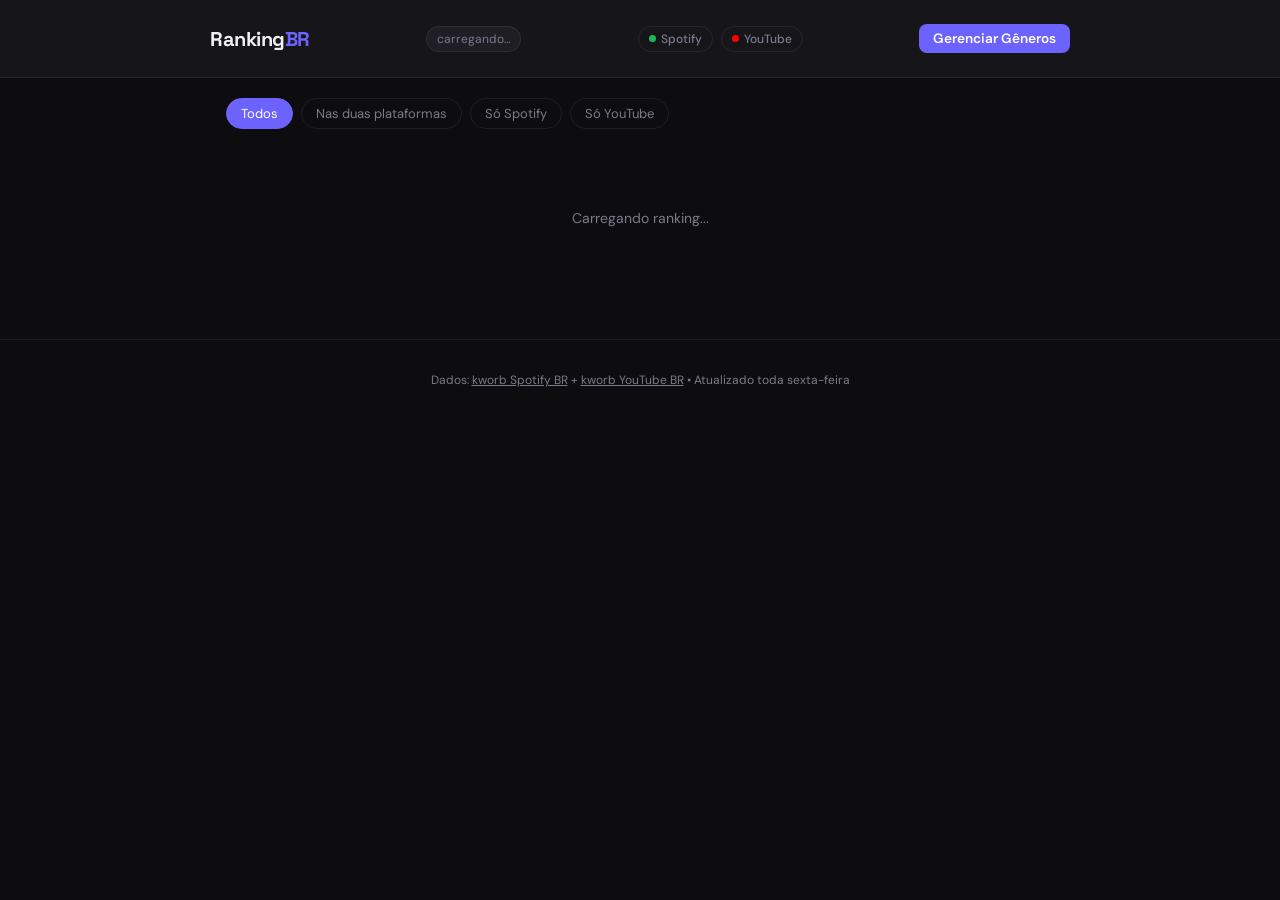
==== index.html @ 891af223 "fix: corrigir SyntaxError do merge mal resolvido + otimizar codigo - Remove declaracoes duplicadas d" ====
<!DOCTYPE html>
<html lang="pt-BR">
<head>
  <meta charset="UTF-8" />
  <meta name="viewport" content="width=device-width, initial-scale=1.0" />
  <title>Ranking Brasil Semanal — Spotify + YouTube</title>
  <link rel="preconnect" href="https://fonts.googleapis.com" />
  <link href="https://fonts.googleapis.com/css2?family=DM+Sans:wght@400;500;600&family=Space+Grotesk:wght@500;700&display=swap" rel="stylesheet" />
  <style>
    :root {
      --sp: #1DB954;
      --yt: #FF0000;
      --gold: #F5A623;
      --silver: #9BA8B5;
      --bronze: #C97B3B;
      --bg: #0d0d0f;
      --surface: #16161a;
      --surface2: #1e1e24;
      --border: rgba(255,255,255,0.07);
      --text: #f0f0f4;
      --muted: #7a7a8c;
      --accent: #6C63FF;
    }
    * { box-sizing: border-box; margin: 0; padding: 0; }
    body {
      font-family: 'DM Sans', sans-serif;
      background: var(--bg);
      color: var(--text);
      min-height: 100vh;
    }

    /* ── HEADER ── */
    header {
      background: var(--surface);
      border-bottom: 1px solid var(--border);
      padding: 1.5rem 1rem;
      position: sticky;
      top: 0;
      z-index: 100;
    }
    .header-inner {
      max-width: 860px;
      margin: 0 auto;
      display: flex;
      align-items: center;
      justify-content: space-between;
      gap: 1rem;
      flex-wrap: wrap;
    }
    .logo {
      font-family: 'Space Grotesk', sans-serif;
      font-size: 1.25rem;
      font-weight: 700;
      letter-spacing: -0.5px;
      color: var(--text);
    }
    .logo span { color: var(--accent); }
    .week-badge {
      font-size: 12px;
      color: var(--muted);
      background: var(--surface2);
      border: 1px solid var(--border);
      padding: 4px 10px;
      border-radius: 20px;
    }
    .platform-pills { display: flex; gap: 8px; }
    .pill {
      display: flex;
      align-items: center;
      gap: 5px;
      font-size: 12px;
      font-weight: 500;
      padding: 4px 10px;
      border-radius: 20px;
      border: 1px solid var(--border);
      color: var(--muted);
    }
    .dot { width: 7px; height: 7px; border-radius: 50%; }

    /* ── FILTERS ── */
    .filters {
      max-width: 860px;
      margin: 1.25rem auto 0;
      padding: 0 1rem;
      display: flex;
      gap: 8px;
      flex-wrap: wrap;
    }
    .genre-filters {
      max-width: 860px;
      margin: 0.5rem auto 0;
      padding: 0 1rem;
      display: flex;
      gap: 6px;
      flex-wrap: wrap;
    }
    .filter-btn {
      padding: 6px 14px;
      border-radius: 20px;
      border: 1px solid var(--border);
      background: transparent;
      color: var(--muted);
      font-family: 'DM Sans', sans-serif;
      font-size: 13px;
      cursor: pointer;
      transition: all 0.15s;
    }
    .filter-btn:hover { border-color: rgba(255,255,255,0.2); color: var(--text); }
    .filter-btn.active {
      background: var(--accent);
      border-color: var(--accent);
      color: #fff;
    }
    .genre-btn {
      padding: 4px 11px;
      border-radius: 20px;
      border: 1px solid var(--border);
      background: transparent;
      color: var(--muted);
      font-family: 'DM Sans', sans-serif;
      font-size: 12px;
      cursor: pointer;
      transition: all 0.15s;
      user-select: none;
    }
    .genre-btn:hover { border-color: rgba(255,255,255,0.2); color: var(--text); }
    .genre-btn.active {
      background: var(--surface2);
      border-color: rgba(255,255,255,0.25);
      color: var(--text);
    }
    .genre-btn.active-selected {
      background: var(--accent);
      border-color: var(--accent);
      color: #fff;
    }
    .genre-btn.dim { opacity: 0.35; pointer-events: none; }

    /* ── MAIN ── */
    main {
      max-width: 860px;
      margin: 1.5rem auto 4rem;
      padding: 0 1rem;
    }

    /* ── TRACK ROW ── */
    .track-list { display: flex; flex-direction: column; gap: 4px; }
    .track {
      display: grid;
      grid-template-columns: 36px 52px 1fr auto;
      align-items: center;
      gap: 14px;
      padding: 10px 14px;
      border-radius: 10px;
      border: 1px solid transparent;
      transition: background 0.15s, border-color 0.15s;
      cursor: default;
    }
    .track:hover {
      background: var(--surface2);
      border-color: var(--border);
    }

    .rank-num {
      font-family: 'Space Grotesk', sans-serif;
      font-size: 16px;
      font-weight: 700;
      text-align: center;
      color: var(--muted);
      min-width: 36px;
      display: flex;
      flex-direction: column;
      align-items: center;
      gap: 2px;
    }
    .rank-filter-pos { font-size: 16px; font-weight: 700; line-height: 1; }
    .rank-global-pos { font-size: 10px; font-weight: 500; color: var(--muted); line-height: 1; opacity: 0.75; }
    .rank-1 .rank-filter-pos { color: var(--gold); }
    .rank-2 .rank-filter-pos { color: var(--silver); }
    .rank-3 .rank-filter-pos { color: var(--bronze); }
    .rank-num.no-filter { font-size: 16px; }
    .rank-num.no-filter.rank-1 { color: var(--gold); }
    .rank-num.no-filter.rank-2 { color: var(--silver); }
    .rank-num.no-filter.rank-3 { color: var(--bronze); }

    /* ── GENRE OVERRIDE BUTTON ── */
    .genre-override-btn {
      display: inline-flex;
      align-items: center;
      justify-content: center;
      width: 22px;
      height: 22px;
      border-radius: 4px;
      border: 1px solid var(--border);
      background: transparent;
      color: var(--muted);
      font-size: 14px;
      cursor: pointer;
      transition: all 0.15s;
      flex-shrink: 0;
      line-height: 1;
      padding: 0;
      font-family: 'DM Sans', sans-serif;
    }
    .genre-override-btn:hover {
      background: var(--surface2);
      border-color: rgba(255,255,255,0.2);
      color: var(--text);
    }
    .genre-override-btn.has-override {
      border-color: rgba(108,99,255,0.4);
      color: var(--accent);
    }

    /* ── GENRE DROPDOWN ── */
    .genre-dropdown {
      position: fixed;
      background: var(--surface);
      border: 1px solid rgba(255,255,255,0.14);
      border-radius: 10px;
      padding: 6px;
      min-width: 180px;
      box-shadow: 0 8px 32px rgba(0,0,0,0.5);
      z-index: 999;
      display: none;
    }
    .genre-dropdown.open { display: block; }
    .genre-dropdown-title {
      font-size: 10px;
      font-weight: 600;
      color: var(--muted);
      text-transform: uppercase;
      letter-spacing: 0.7px;
      padding: 4px 8px 6px;
    }
    .genre-dropdown-item {
      display: block;
      width: 100%;
      text-align: left;
      padding: 6px 10px;
      border-radius: 6px;
      border: none;
      background: none;
      color: var(--text);
      font-family: 'DM Sans', sans-serif;
      font-size: 13px;
      cursor: pointer;
      transition: background 0.1s;
    }
    .genre-dropdown-item:hover { background: var(--surface2); }
    .genre-dropdown-item.current { color: var(--accent); font-weight: 600; }
    .genre-dropdown-divider { height: 1px; background: var(--border); margin: 4px 0; }
    .genre-dropdown-remove { color: #ef4444; }
    .genre-dropdown-remove:hover { background: rgba(239,68,68,0.1); }

    .track-thumb {
      width: 52px; height: 52px;
      border-radius: 8px;
      background: var(--surface2);
      border: 1px solid var(--border);
      display: flex;
      align-items: center;
      justify-content: center;
      font-size: 22px;
      flex-shrink: 0;
      position: relative;
      overflow: hidden;
    }
    .track-thumb img {
      width: 52px; height: 52px;
      border-radius: 8px;
      object-fit: cover;
      border: none;
      display: block;
    }

    .track-info { min-width: 0; }
    .track-title {
      font-size: 14px; font-weight: 600;
      white-space: nowrap; overflow: hidden; text-overflow: ellipsis;
      color: var(--text);
    }
    .track-artist {
      font-size: 12px; color: var(--muted);
      margin-top: 2px;
      white-space: nowrap; overflow: hidden; text-overflow: ellipsis;
    }
    .track-tags { display: flex; align-items: center; gap: 6px; margin-top: 5px; flex-wrap: wrap; }

    .tag-both {
      font-size: 10px; font-weight: 600;
      color: var(--accent);
      background: rgba(108,99,255,0.12);
      border: 1px solid rgba(108,99,255,0.3);
      padding: 2px 7px; border-radius: 4px;
    }
    .sp-link {
      display: inline-flex; align-items: center; gap: 4px;
      font-size: 11px; font-weight: 500;
      color: var(--sp);
      background: rgba(29,185,84,0.08);
      border: 1px solid rgba(29,185,84,0.25);
      padding: 2px 8px; border-radius: 4px;
      text-decoration: none; transition: background 0.15s;
    }
    .sp-link:hover { background: rgba(29,185,84,0.18); }
    .sp-link svg { width: 10px; height: 10px; fill: var(--sp); }
    .copy-btn {
      display: inline-flex; align-items: center; justify-content: center;
      font-size: 11px; font-weight: 500;
      color: var(--sp);
      background: rgba(29,185,84,0.08);
      border: 1px solid rgba(29,185,84,0.25);
      padding: 2px 7px; border-radius: 4px;
      cursor: pointer; transition: background 0.15s;
      font-family: 'DM Sans', sans-serif; line-height: 1.4;
    }
    .copy-btn:hover { background: rgba(29,185,84,0.18); }
    .copy-btn svg { width: 10px; height: 10px; fill: var(--sp); }

    /* ── META RIGHT ── */
    .track-meta {
      display: flex; flex-direction: column;
      align-items: flex-end; gap: 5px;
      flex-shrink: 0; min-width: 110px;
    }
    .total-streams {
      font-family: 'Space Grotesk', sans-serif;
      font-size: 14px; font-weight: 600; color: var(--text);
    }
    .platform-detail { display: flex; flex-direction: column; align-items: flex-end; gap: 2px; }
    .plat-row { display: flex; align-items: center; gap: 5px; font-size: 11px; color: var(--muted); }
    .plat-dot { width: 6px; height: 6px; border-radius: 50%; }
    .trend-up   { color: #22c55e; font-size: 11px; }
    .trend-down { color: #ef4444; font-size: 11px; }
    .trend-new  { color: var(--gold); font-size: 10px; font-weight: 600; }

    .empty { text-align: center; padding: 3rem 1rem; color: var(--muted); font-size: 14px; }

    footer {
      text-align: center; padding: 2rem 1rem;
      color: var(--muted); font-size: 12px;
      border-top: 1px solid var(--border); margin-top: 2rem;
    }
    footer a { color: var(--muted); }
    .btn-manage-genres {
      display: inline-block; background: var(--accent); color: #fff;
      padding: 6px 14px; border-radius: 8px;
      font-weight: 600; font-size: .85rem;
      text-decoration: none; white-space: nowrap;
    }
    .btn-manage-genres:hover { opacity: .85; }

    @media (max-width: 520px) {
      .track { grid-template-columns: 28px 40px 1fr auto; gap: 8px; }
      .track-thumb { width: 40px; height: 40px; }
      .track-thumb img { width: 40px; height: 40px; }
      .platform-detail { display: none; }
      .total-streams { font-size: 12px; }
    }
  </style>
</head>
<body>

<header>
  <div class="header-inner">
    <div><div class="logo">Ranking<span>BR</span></div></div>
    <div id="week-badge" class="week-badge">carregando...</div>
    <div class="platform-pills">
      <div class="pill"><span class="dot" style="background:var(--sp)"></span>Spotify</div>
      <div class="pill"><span class="dot" style="background:var(--yt)"></span>YouTube</div>
    </div>
    <a href="genres.html" class="btn-manage-genres">Gerenciar Gêneros</a>
  </div>
</header>

<div class="filters" id="filters">
  <button class="filter-btn active" data-filter="all">Todos</button>
  <button class="filter-btn" data-filter="both">Nas duas plataformas</button>
  <button class="filter-btn" data-filter="spotify">Só Spotify</button>
  <button class="filter-btn" data-filter="youtube">Só YouTube</button>
</div>

<div class="genre-filters" id="genre-filters"></div>

<main>
  <div class="track-list" id="track-list">
    <div class="empty">Carregando ranking...</div>
  </div>
</main>

<footer>
  Dados: <a href="https://kworb.net/spotify/country/br_weekly.html" target="_blank">kworb Spotify BR</a> +
  <a href="https://kworb.net/youtube/insights/br.html" target="_blank">kworb YouTube BR</a> •
  Atualizado toda sexta-feira
</footer>

<script>
const EMOJIS = ["🔥","🎵","⭐","👑","💥","🎤","🎶","🥁","🎸","🎧",
                "🌟","💫","🏆","🎼","🎹","🎺","🎻","🪗","🪘","🥳"];

const SUPABASE_URL  = "https://suzcbyzidnzzahwrkveh.supabase.co";
const SUPABASE_ANON = "eyJhbGciOiJIUzI1NiIsInR5cCI6IkpXVCJ9.eyJpc3MiOiJzdXBhYmFzZSIsInJlZiI6InN1emNieXppZG56emFod3JrdmVoIiwicm9sZSI6ImFub24iLCJpYXQiOjE3NzUwNTE0OTgsImV4cCI6MjA5MDYyNzQ5OH0.78EgRoCBydInVGZNlTOmUzlNjcJhgu04VtKrzN9TSyQ";
const SB_HEADERS    = {
  "Content-Type":  "application/json",
  "apikey":        SUPABASE_ANON,
  "Authorization": `Bearer ${SUPABASE_ANON}`,
  "Prefer":        "return=representation",
};

let allTracks      = [];
let allGenres      = [];        // [{id, name}] — fonte oficial
let artistGenresMap = {};       // { "nome artista lowercase": ["genero1", "genero2"] }
let currentFilter  = "all";
let currentGenres  = new Set(); // multi-seleção; vazio = todos
let trackOverrides = {};        // { spotify_id: genre_name }
const thumbnailCache = new Map();

function emoji(i) { return EMOJIS[i % EMOJIS.length]; }

function fmt(n) {
  if (!n) return "—";
  if (n >= 1e9) return (n / 1e9).toFixed(1) + "B";
  if (n >= 1e6) return (n / 1e6).toFixed(1) + "M";
  if (n >= 1e3) return (n / 1e3).toFixed(0) + "K";
  return n.toString();
}

async function retryThumbnail(img) {
  img.onerror = null;
  const spotifyUrl = img.dataset.spotify;
  if (!spotifyUrl) return;
  if (thumbnailCache.has(spotifyUrl)) {
    img.src = thumbnailCache.get(spotifyUrl);
    return;
  }
  try {
    const res = await fetch(
      `https://open.spotify.com/oembed?url=${encodeURIComponent(spotifyUrl)}`
    );
    if (res.ok) {
      const data = await res.json();
      if (data.thumbnail_url) {
        thumbnailCache.set(spotifyUrl, data.thumbnail_url);
        img.src = data.thumbnail_url;
        const track = allTracks.find(t => t.spotify_url === spotifyUrl);
        if (track) track.thumbnail_url = data.thumbnail_url;
      }
    }
  } catch (_) {}
}

function loadMissingThumbnails() {
  document.querySelectorAll('.track-thumb img[data-spotify]').forEach(img => {
    if (img.getAttribute('src') === '') retryThumbnail(img);
  });
}

function copyLink(url, btn) {
  navigator.clipboard.writeText(url).then(() => {
    const orig = btn.innerHTML;
    btn.innerHTML = "Copiado!";
    setTimeout(() => { btn.innerHTML = orig; }, 1500);
  });
}

async function sbRpc(fn, params) {
  const r = await fetch(`${SUPABASE_URL}/rest/v1/rpc/${fn}`, {
    method: "POST", headers: SB_HEADERS, body: JSON.stringify(params),
  });
  if (!r.ok) { const e = await r.json().catch(() => ({})); throw new Error(e.message || `HTTP ${r.status}`); }
  const txt = await r.text();
  return txt ? JSON.parse(txt) : null;
}

function filterByPlatform(tracks) {
  if (currentFilter === "both")    return tracks.filter(t => t.in_both);
  if (currentFilter === "spotify") return tracks.filter(t => t.pos_spotify && !t.in_both);
  if (currentFilter === "youtube") return tracks.filter(t => t.pos_youtube && !t.in_both);
  return tracks;
}

function getEffectiveGenre(t) {
  if (t.spotify_id && trackOverrides[t.spotify_id] !== undefined)
    return trackOverrides[t.spotify_id] || "outros";
  return t.genre || "outros";
}

function applyGenreFilter(tracks) {
  if (currentGenres.size === 0) return tracks;
  return tracks.filter(t => {
    // Override manual tem prioridade
    if (t.spotify_id && trackOverrides[t.spotify_id] !== undefined) {
      return currentGenres.has(trackOverrides[t.spotify_id] || "outros");
    }
    // Multi-gênero via _genres (artistas com 2+ gêneros)
    const genres = t._genres || [t.genre || "outros"];
    return genres.some(g => currentGenres.has(g));
  });
}

function buildGenreFilters() {
  const container = document.getElementById("genre-filters");
  // Count genres across ALL tracks
  const genreCounts = {};
  for (const t of allTracks) {
    for (const g of (t._genres || [t.genre || "outros"])) {
      genreCounts[g] = (genreCounts[g] || 0) + 1;
    }
  }
  const genres = Object.keys(genreCounts).sort((a, b) => genreCounts[b] - genreCounts[a]);
  container.innerHTML = "";

  const platformFiltered = filterByPlatform(allTracks);
  const platformGenres = new Set(
    platformFiltered.flatMap(t => t._genres || [t.genre || "outros"])
  );
  const presentGenres    = new Set(platformFiltered.map(t => getEffectiveGenre(t)));
  const knownNames       = allGenres.map(g => g.name);
  const extraGenres      = [...presentGenres].filter(g => !knownNames.includes(g));
  const genreNames       = [...knownNames, ...extraGenres];

  const allBtn = document.createElement("button");
  allBtn.className   = "genre-btn" + (currentGenres.size === 0 ? " active" : "");
  allBtn.textContent = "Todos";
  allBtn.dataset.genre = "__all__";
  container.appendChild(allBtn);

  for (const name of genreNames) {
    const btn = document.createElement("button");
    const isSelected = currentGenres.has(name);
    const hasTracks  = presentGenres.has(name);
    let cls = "genre-btn";
    if (isSelected)      cls += " active-selected";
    else if (!hasTracks) cls += " dim";
    btn.className    = cls;
    btn.textContent  = name;
    btn.dataset.genre = name;
    container.appendChild(btn);
  }
}

function render() {
  const list = document.getElementById("track-list");
  let tracks = filterByPlatform(allTracks);

  tracks = applyGenreFilter(tracks);
  const hasGenreFilter = currentGenres.size > 0;

  if (!tracks.length) {
    list.innerHTML = `<div class="empty">Nenhuma música neste filtro.</div>`;
    return;
  }

  const copyIconSvg = `<svg viewBox="0 0 24 24" xmlns="http://www.w3.org/2000/svg"><path d="M16 1H4c-1.1 0-2 .9-2 2v14h2V3h12V1zm3 4H8c-1.1 0-2 .9-2 2v14c0 1.1.9 2 2 2h11c1.1 0 2-.9 2-2V7c0-1.1-.9-2-2-2zm0 16H8V7h11v14z"/></svg>`;

  list.innerHTML = tracks.map((t, i) => {
    const filterPos = i + 1;
    const globalPos = t.rank;

    const thumbContent = `<img src="${t.thumbnail_url || ''}" width="52" height="52" alt="" data-spotify="${t.spotify_url || ''}" onerror="retryThumbnail(this)">`;
    let rankHtml;
    if (hasGenreFilter) {
      const fpCls = filterPos === 1 ? "rank-1" : filterPos === 2 ? "rank-2" : filterPos === 3 ? "rank-3" : "";
      rankHtml = `<div class="rank-num ${fpCls}">
        <span class="rank-filter-pos">${filterPos}</span>
        <span class="rank-global-pos">#${globalPos}</span>
      </div>`;
    } else {
      const gpCls = "no-filter" + (globalPos === 1 ? " rank-1" : globalPos === 2 ? " rank-2" : globalPos === 3 ? " rank-3" : "");
      rankHtml = `<div class="rank-num ${gpCls}">${globalPos}</div>`;
    }

    const spButtons = t.spotify_url
      ? `<a class="sp-link" href="${t.spotify_url}" target="_blank" rel="noopener">
          <svg viewBox="0 0 24 24" xmlns="http://www.w3.org/2000/svg"><path d="M12 0C5.4 0 0 5.4 0 12s5.4 12 12 12 12-5.4 12-12S18.66 0 12 0zm5.521 17.34c-.24.359-.66.48-1.021.24-2.82-1.74-6.36-2.101-10.561-1.141-.418.122-.779-.179-.899-.539-.12-.421.18-.78.54-.9 4.56-1.021 8.52-.6 11.64 1.32.42.18.479.659.301 1.02zm1.44-3.3c-.301.42-.841.6-1.262.3-3.239-1.98-8.159-2.58-11.939-1.38-.479.12-1.02-.12-1.14-.6-.12-.48.12-1.021.6-1.141C9.6 9.9 15 10.561 18.72 12.84c.361.181.54.78.241 1.2zm.12-3.36C15.24 8.4 8.82 8.16 5.16 9.301c-.6.179-1.2-.181-1.38-.721-.18-.601.18-1.2.72-1.381 4.26-1.26 11.28-1.02 15.721 1.621.539.3.719 1.02.419 1.56-.299.421-1.02.599-1.559.3z"/></svg>
          Ouvir
        </a>
        <button class="copy-btn" onclick="copyLink('${t.spotify_url}', this)" title="Copiar link">${copyIconSvg}</button>`
      : "";

    const bothTag    = t.in_both ? `<span class="tag-both">✦ nas duas</span>` : "";
    const trendBadge = (() => {
      if (!t.trend || t.trend === "same") return "";
      if (t.trend === "new")    return `<span class="trend-new">NOVO</span>`;
      if (t.trend === "return") return `<span class="trend-new">RETORNO</span>`;
      if (t.trend.startsWith("up:"))   return `<span class="trend-up">▲${t.trend.split(":")[1]}</span>`;
      if (t.trend.startsWith("down:")) return `<span class="trend-down">▼${t.trend.split(":")[1]}</span>`;
      return "";
    })();

    const spRow = t.streams_spotify
      ? `<div class="plat-row"><span class="plat-dot" style="background:var(--sp)"></span>#${t.pos_spotify ?? "—"} · ${fmt(t.streams_spotify)}</div>` : "";
    const ytRow = t.streams_youtube
      ? `<div class="plat-row"><span class="plat-dot" style="background:var(--yt)"></span>#${t.pos_youtube ?? "—"} · ${fmt(t.streams_youtube)}</div>` : "";

    const effectiveGenre = getEffectiveGenre(t);
    const hasOverride    = t.spotify_id && trackOverrides[t.spotify_id] != null;
    const overrideBtn    = t.spotify_id
      ? `<button class="genre-override-btn${hasOverride ? " has-override" : ""}"
           data-spotify-id="${t.spotify_id}"
           data-current-genre="${effectiveGenre}"
           title="${hasOverride ? "Gênero manual: " + effectiveGenre : "Definir gênero manualmente"}"
           onclick="openGenreDropdown(this, event)">⋯</button>`
      : "";

    return `
    <div class="track">
      ${rankHtml}
      <div class="track-thumb">${thumbContent}</div>
      <div class="track-info">
        <div class="track-title">${t.title}</div>
        <div class="track-artist">${(t.artists && t.artists.length > 1) ? t.artists.join(", ") : (t.artist || "")}</div>
        <div class="track-tags">${trendBadge}${bothTag}${spButtons}</div>
      </div>
      <div class="track-meta">
        <div class="total-streams" style="display:flex;align-items:center;gap:6px">
          <span>${fmt(t.total_streams)}</span>${overrideBtn}
        </div>
        <div class="platform-detail">${spRow}${ytRow}</div>
      </div>
    </div>`;
  }).join("");
}

function enrichTrackGenres(tracks) {
  for (const t of tracks) {
    const artistCount = t.artists ? t.artists.length : 1;
    if (artistCount === 1) {
      const name = (t.artist || "").toLowerCase();
      const mapped = artistGenresMap[name];
      if (mapped && mapped.length > 0) {
        t._genres = mapped;
        continue;
      }
    }
    t._genres = [t.genre || "outros"];
  }
}

async function loadArtistGenres() {
  try {
    const res = await fetch(
      `${SUPABASE_URL}/rest/v1/artists_with_genres?select=name,genres`,
      { headers: SB_HEADERS }
    );
    if (res.ok) {
      const rows = await res.json();
      if (rows && rows.length > 0) {
        for (const row of rows) {
          if (row.name && Array.isArray(row.genres) && row.genres.length > 0) {
            artistGenresMap[row.name.toLowerCase()] = row.genres;
          }
        }
        return;
      }
    }
  } catch (_) {}

  try {
    const res = await fetch("data/genres.json");
    if (!res.ok) return;
    const data = await res.json();
    for (const [name, genres] of Object.entries(data.artist_genres || {})) {
      artistGenresMap[name.toLowerCase()] = Array.isArray(genres) ? genres : [genres];
    }
  } catch (_) {}
}

function refreshGenreFilters() {
  const container = document.getElementById("genre-filters");
  container.innerHTML = "";
  buildGenreFilters();
// ── Genre Override UI ───────────────────────────────────────────────────────
let activeDropdown = null;

function openGenreDropdown(btn, event) {
  event.stopPropagation();
  if (activeDropdown) { activeDropdown.remove(); activeDropdown = null; }

  const spotifyId    = btn.dataset.spotifyId;
  const currentGenre = btn.dataset.currentGenre;
  const dropdown     = document.createElement("div");
  dropdown.className = "genre-dropdown open";

  const title = document.createElement("div");
  title.className   = "genre-dropdown-title";
  title.textContent = "Gênero da música";
  dropdown.appendChild(title);

  for (const g of allGenres) {
    const item = document.createElement("button");
    item.className   = "genre-dropdown-item" + (g.name === currentGenre ? " current" : "");
    item.textContent = (g.name === currentGenre ? "✓ " : "") + g.name;
    item.addEventListener("click", async () => {
      dropdown.remove(); activeDropdown = null;
      await setTrackGenre(spotifyId, g.name, btn);
    });
    dropdown.appendChild(item);
  }

  if (trackOverrides[spotifyId] != null) {
    const div = document.createElement("div");
    div.className = "genre-dropdown-divider";
    dropdown.appendChild(div);
    const removeItem = document.createElement("button");
    removeItem.className   = "genre-dropdown-item genre-dropdown-remove";
    removeItem.textContent = "✕ Remover gênero manual";
    removeItem.addEventListener("click", async () => {
      dropdown.remove(); activeDropdown = null;
      await removeTrackGenre(spotifyId, btn);
    });
    dropdown.appendChild(removeItem);
  }

  document.body.appendChild(dropdown);
  activeDropdown = dropdown;
  const rect = btn.getBoundingClientRect();
  let left = rect.right - 200;
  let top  = rect.bottom + 4;
  if (left < 8) left = 8;
  if (top + 300 > window.innerHeight) top = rect.top - 4 - dropdown.offsetHeight;
  dropdown.style.left = left + "px";
  dropdown.style.top  = top  + "px";
}

document.addEventListener("click", () => {
  if (activeDropdown) { activeDropdown.remove(); activeDropdown = null; }
});

async function setTrackGenre(spotifyId, genreName, btn) {
  btn.disabled = true;
  try {
    await sbRpc("set_track_override", { p_spotify_id: spotifyId, p_genre_name: genreName });
    trackOverrides[spotifyId] = genreName;
    btn.dataset.currentGenre  = genreName;
    btn.classList.add("has-override");
    btn.title = "Gênero manual: " + genreName;
    buildGenreFilters();
    render();
  } catch (e) {
    alert("Erro ao salvar gênero: " + e.message);
  } finally { btn.disabled = false; }
}

async function removeTrackGenre(spotifyId, btn) {
  btn.disabled = true;
  try {
    await sbRpc("remove_track_override", { p_spotify_id: spotifyId });
    delete trackOverrides[spotifyId];
    btn.classList.remove("has-override");
    btn.title = "Definir gênero manualmente";
    buildGenreFilters();
    render();
  } catch (e) {
    alert("Erro ao remover gênero: " + e.message);
  } finally { btn.disabled = false; }
}

// ── Carregamento ────────────────────────────────────────────────────────────
async function loadGenres() {
  try {
    const r = await fetch(`${SUPABASE_URL}/rest/v1/genres?select=id,name&order=name`, { headers: SB_HEADERS });
    if (r.ok) allGenres = await r.json();
  } catch (_) {}
}

async function loadTrackOverrides() {
  try {
    const r = await fetch(`${SUPABASE_URL}/rest/v1/track_overrides_with_genres?select=spotify_id,genre_name`, { headers: SB_HEADERS });
    if (r.ok) {
      const rows = await r.json();
      for (const row of rows) trackOverrides[row.spotify_id] = row.genre_name;
    }
  } catch (_) {}
}

async function loadRanking() {
  const list = document.getElementById("track-list");
  const artistGenresPromise = loadArtistGenres();

  try {
    await Promise.all([loadGenres(), loadTrackOverrides()]);
    const res = await fetch(`${SUPABASE_URL}/rest/v1/latest_ranking?select=*&order=rank`, { headers: SB_HEADERS });
    if (res.ok) {
      const tracks = await res.json();
      if (tracks && tracks.length > 0) {
        allTracks = tracks;
        const weekRes = await fetch(
          `${SUPABASE_URL}/rest/v1/ranking_weeks?select=week_label&order=generated_at.desc&limit=1`,
          { headers: SB_HEADERS }
        );
        if (weekRes.ok) {
          const weeks = await weekRes.json();
          document.getElementById("week-badge").textContent = weeks[0]?.week_label || "";
        }
        await Promise.allSettled([artistGenresPromise]);
        enrichTrackGenres(allTracks);
        buildGenreFilters();
        render();
        loadMissingThumbnails();
        return;
      }
    }
  } catch (_) {}

  try {
    const res = await fetch("data/ranking.json");
    if (!res.ok) throw new Error("Arquivo não encontrado");
    const data = await res.json();
    allTracks = data.tracks || [];
    document.getElementById("week-badge").textContent = data.week_label || "";
    await Promise.allSettled([artistGenresPromise]);
    enrichTrackGenres(allTracks);
    buildGenreFilters();
    render();
    loadMissingThumbnails();
  } catch (e) {
    list.innerHTML = `<div class="empty">Não foi possível carregar o ranking.<br><small>${e.message}</small></div>`;
  }
}

// ── Event listeners ─────────────────────────────────────────────────────────
document.getElementById("filters").addEventListener("click", e => {
  const btn = e.target.closest(".filter-btn");
  if (!btn) return;
  document.querySelectorAll(".filter-btn").forEach(b => b.classList.remove("active"));
  btn.classList.add("active");
  currentFilter = btn.dataset.filter;
  buildGenreFilters();
  render();
  loadMissingThumbnails();
});

document.getElementById("genre-filters").addEventListener("click", e => {
  const btn = e.target.closest(".genre-btn");
  if (!btn) return;
  const genre = btn.dataset.genre;
  if (genre === "__all__")           currentGenres.clear();
  else if (currentGenres.has(genre)) currentGenres.delete(genre);
  else                               currentGenres.add(genre);
  buildGenreFilters();
  render();
  loadMissingThumbnails();
});

loadRanking();
</script>
</body>
</html>
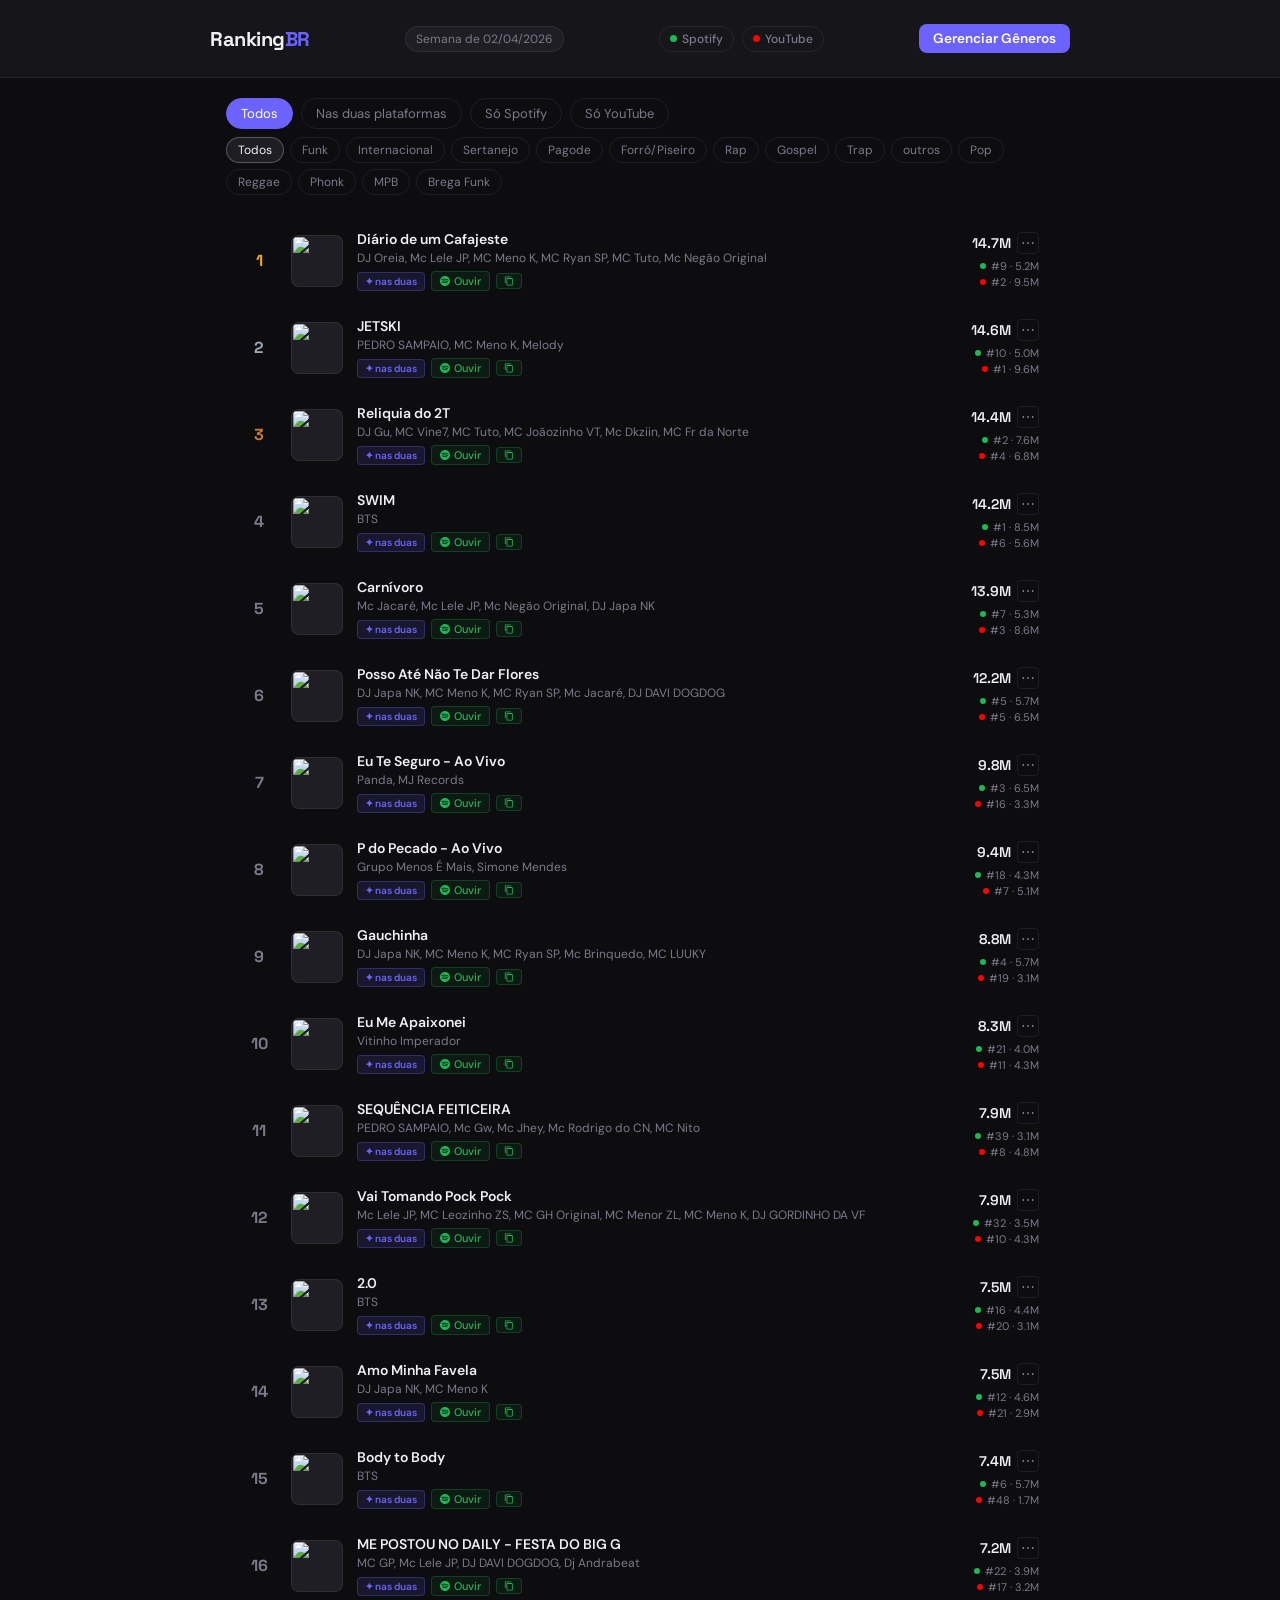
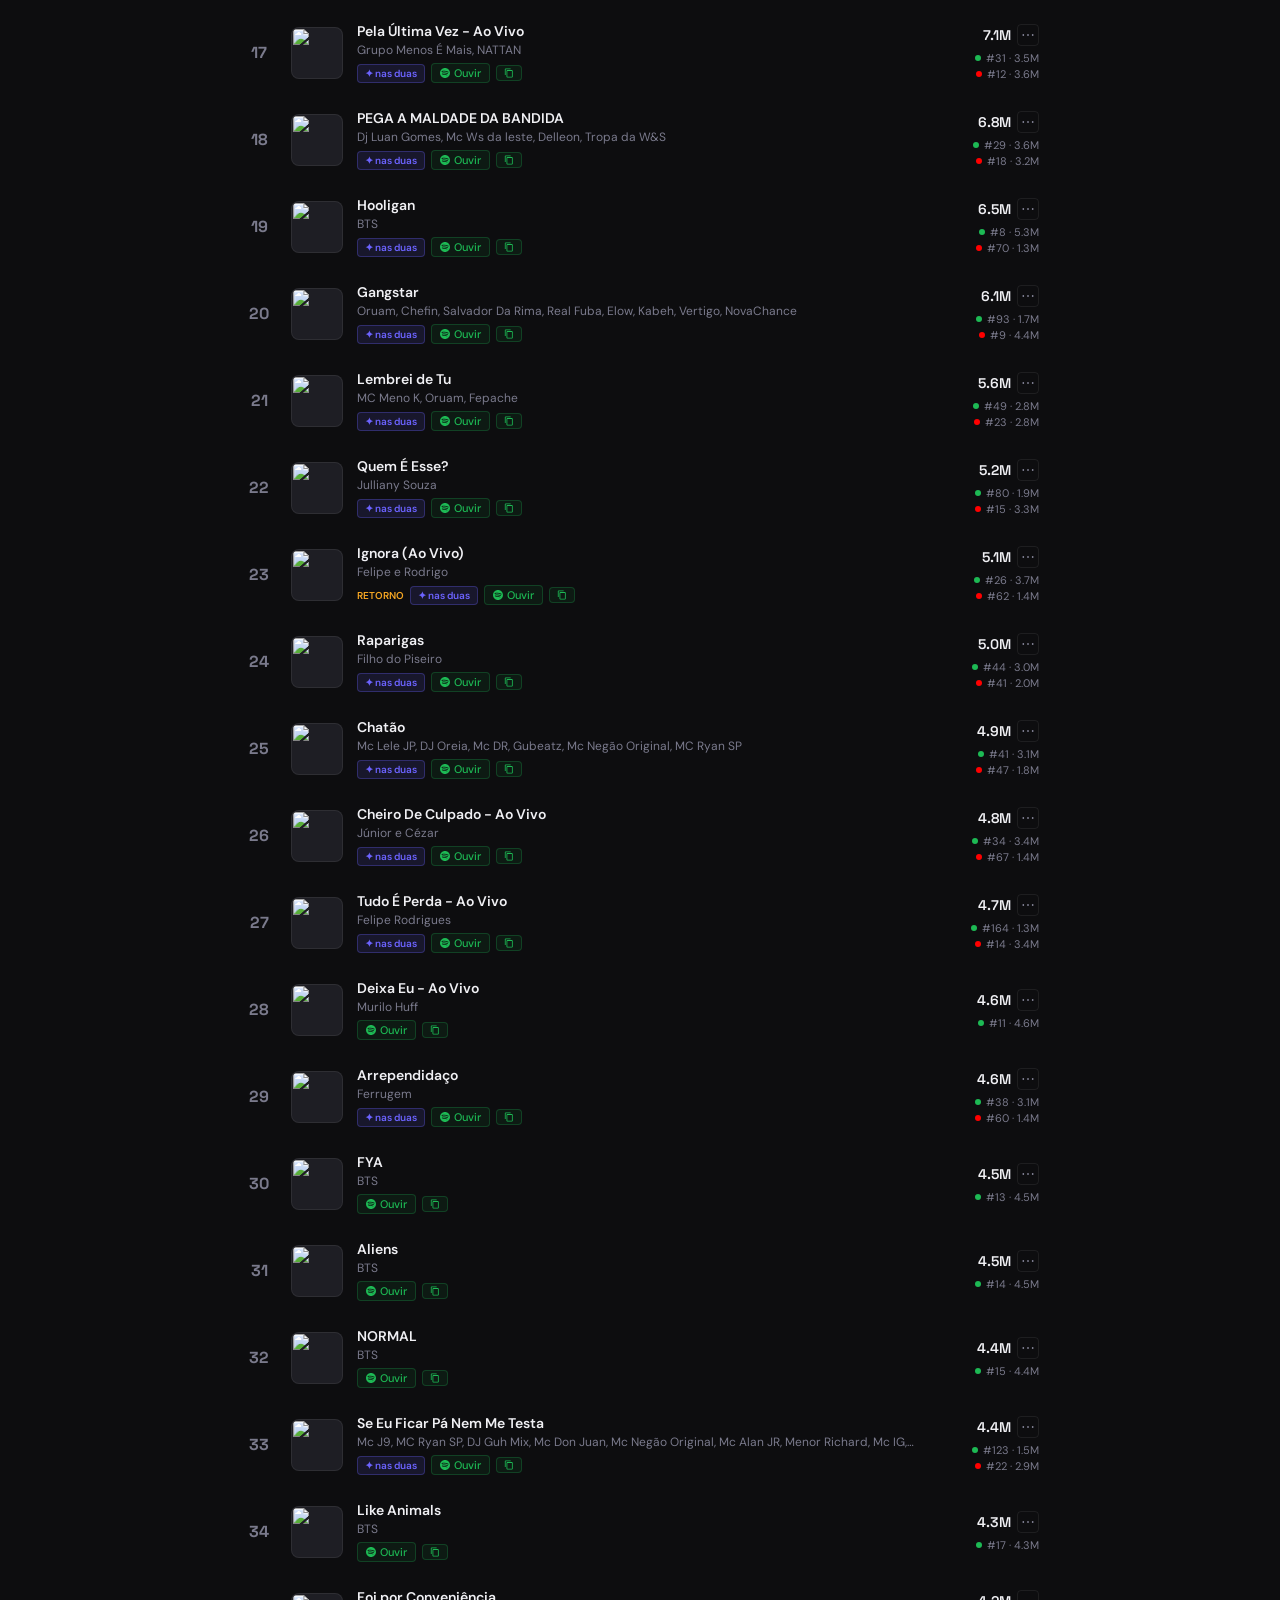
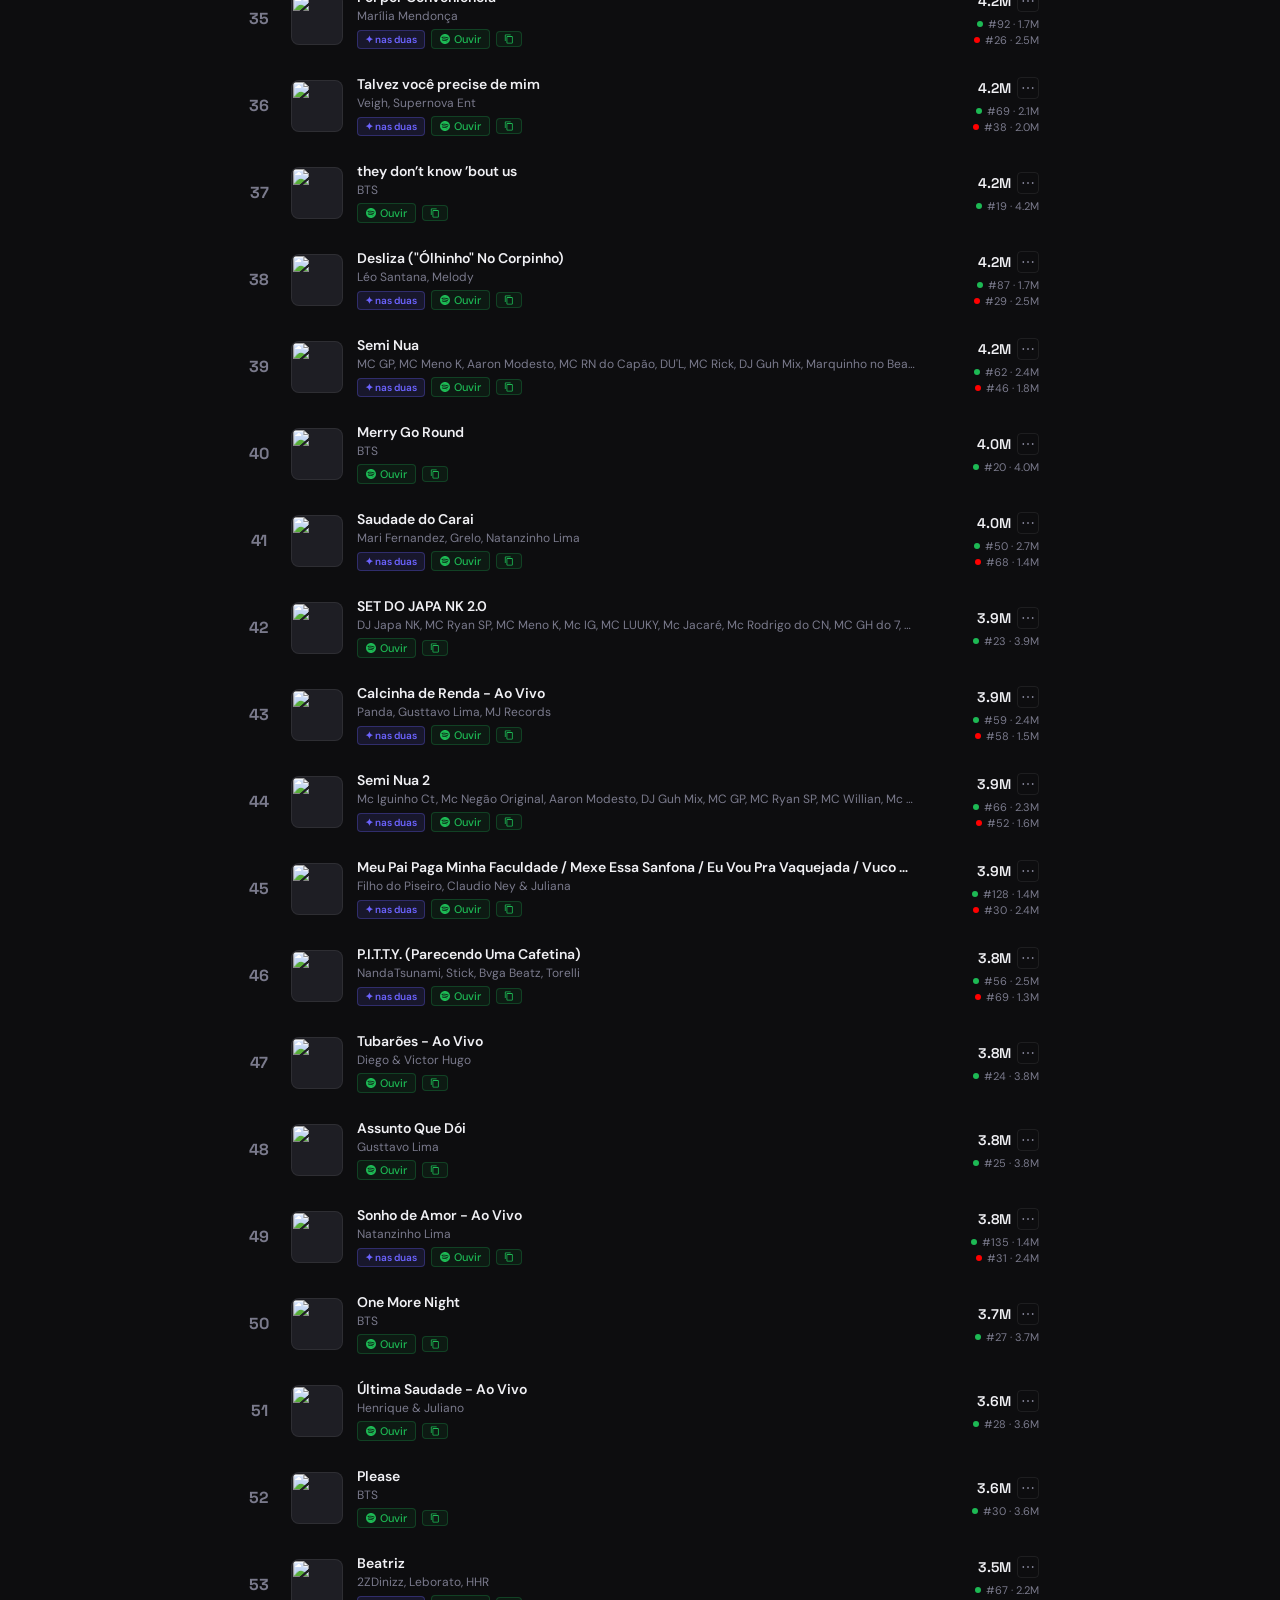
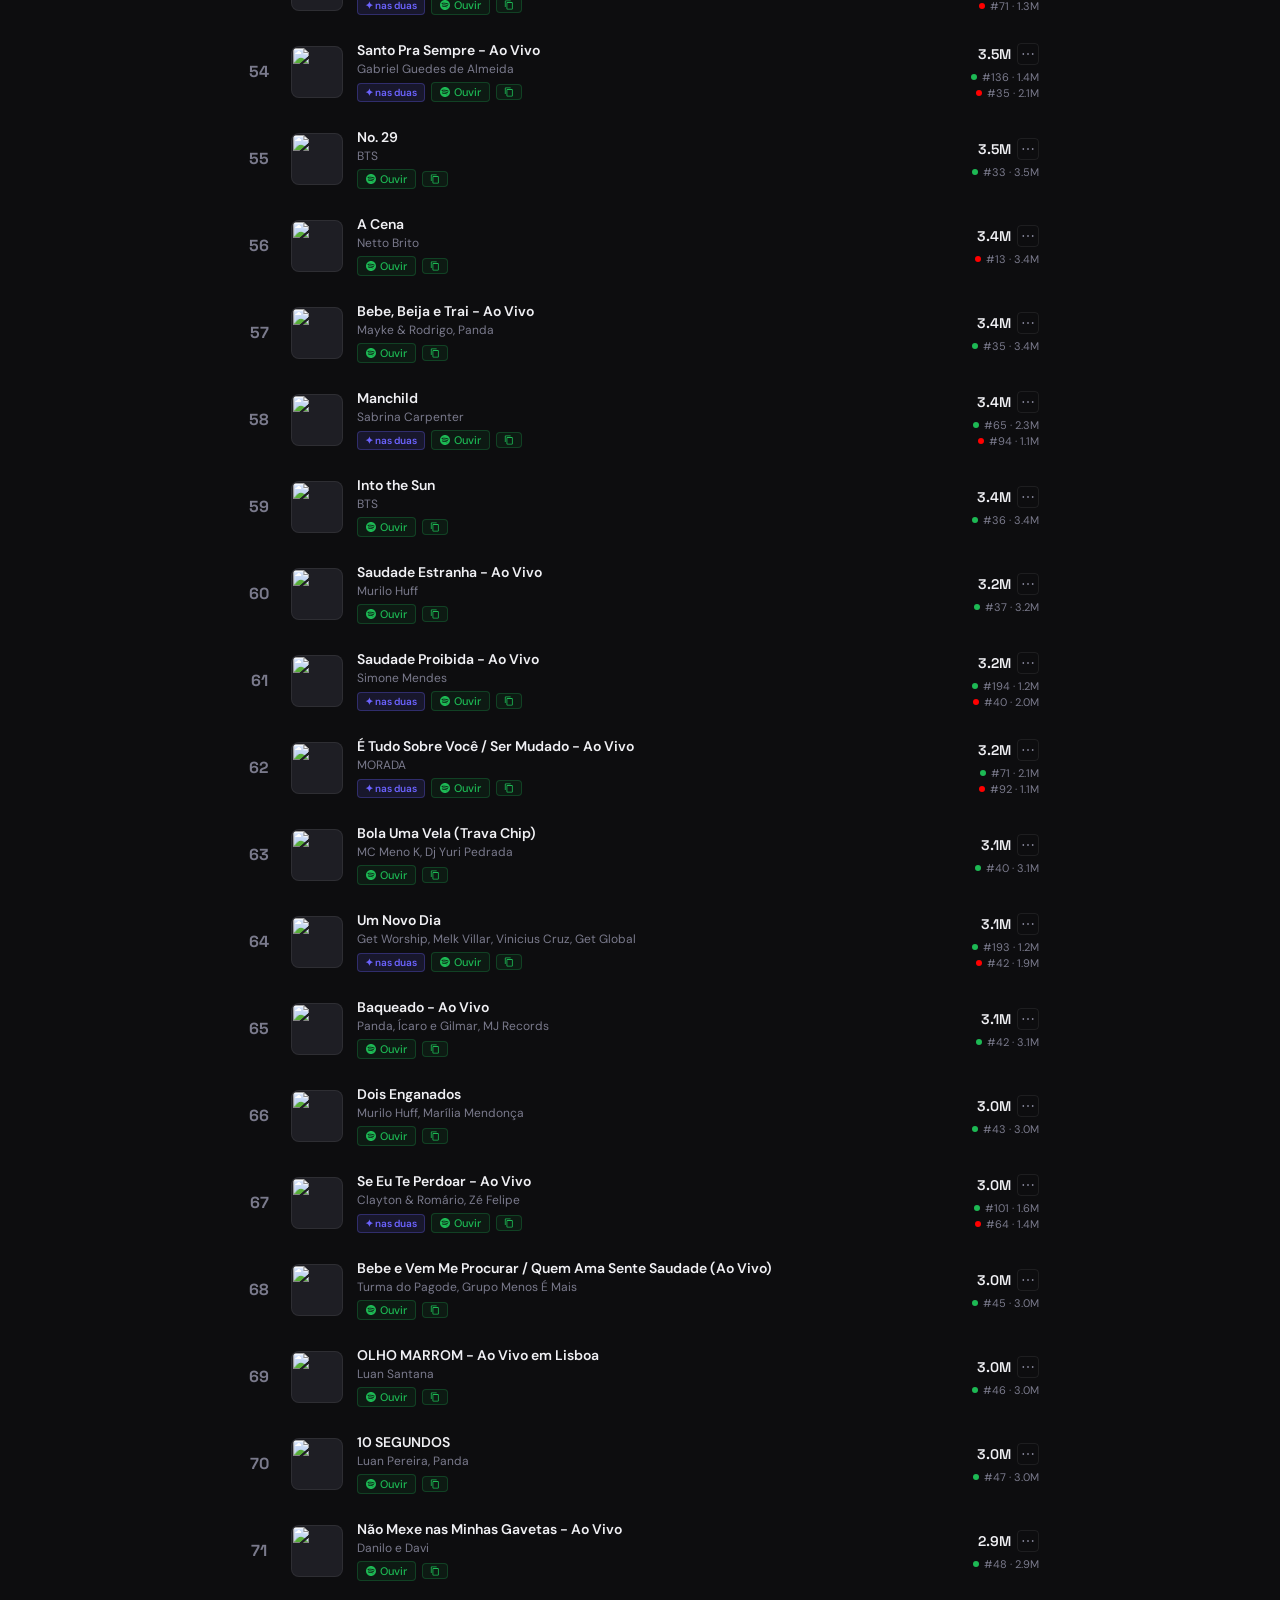
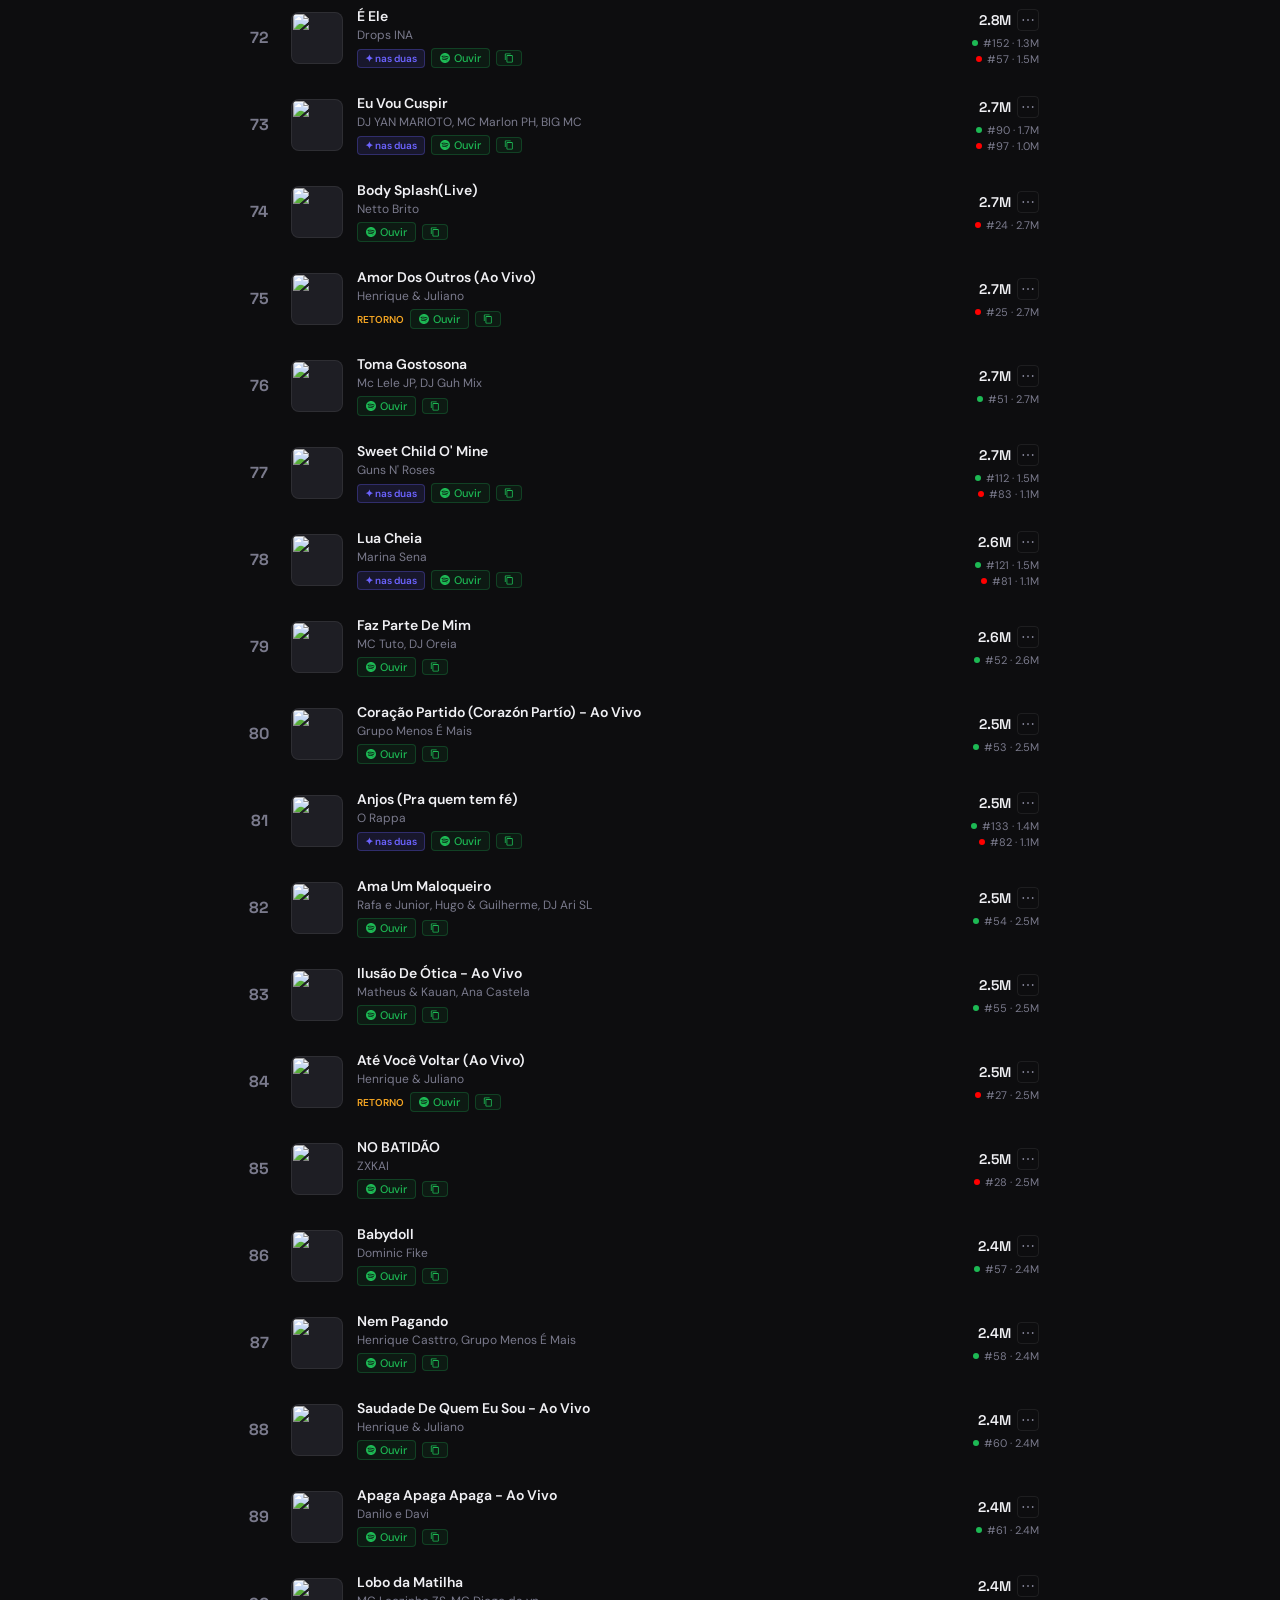
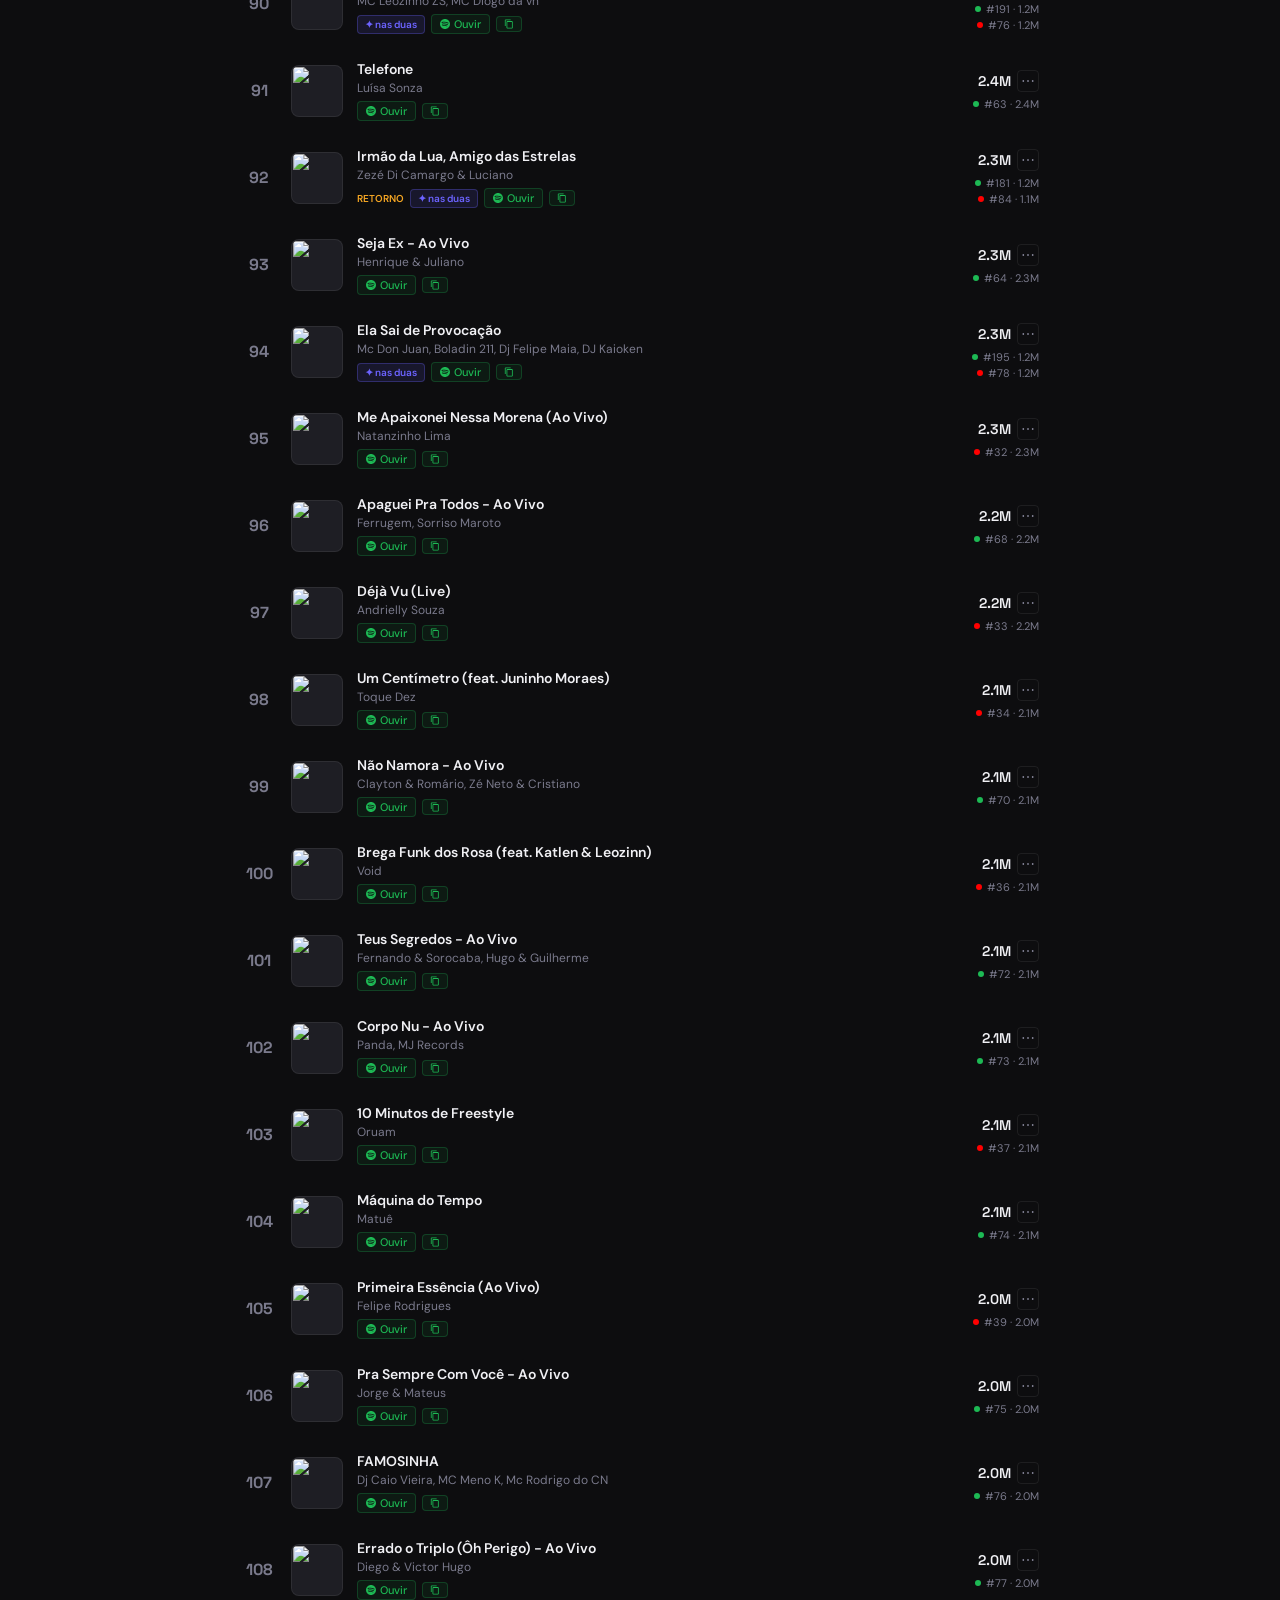
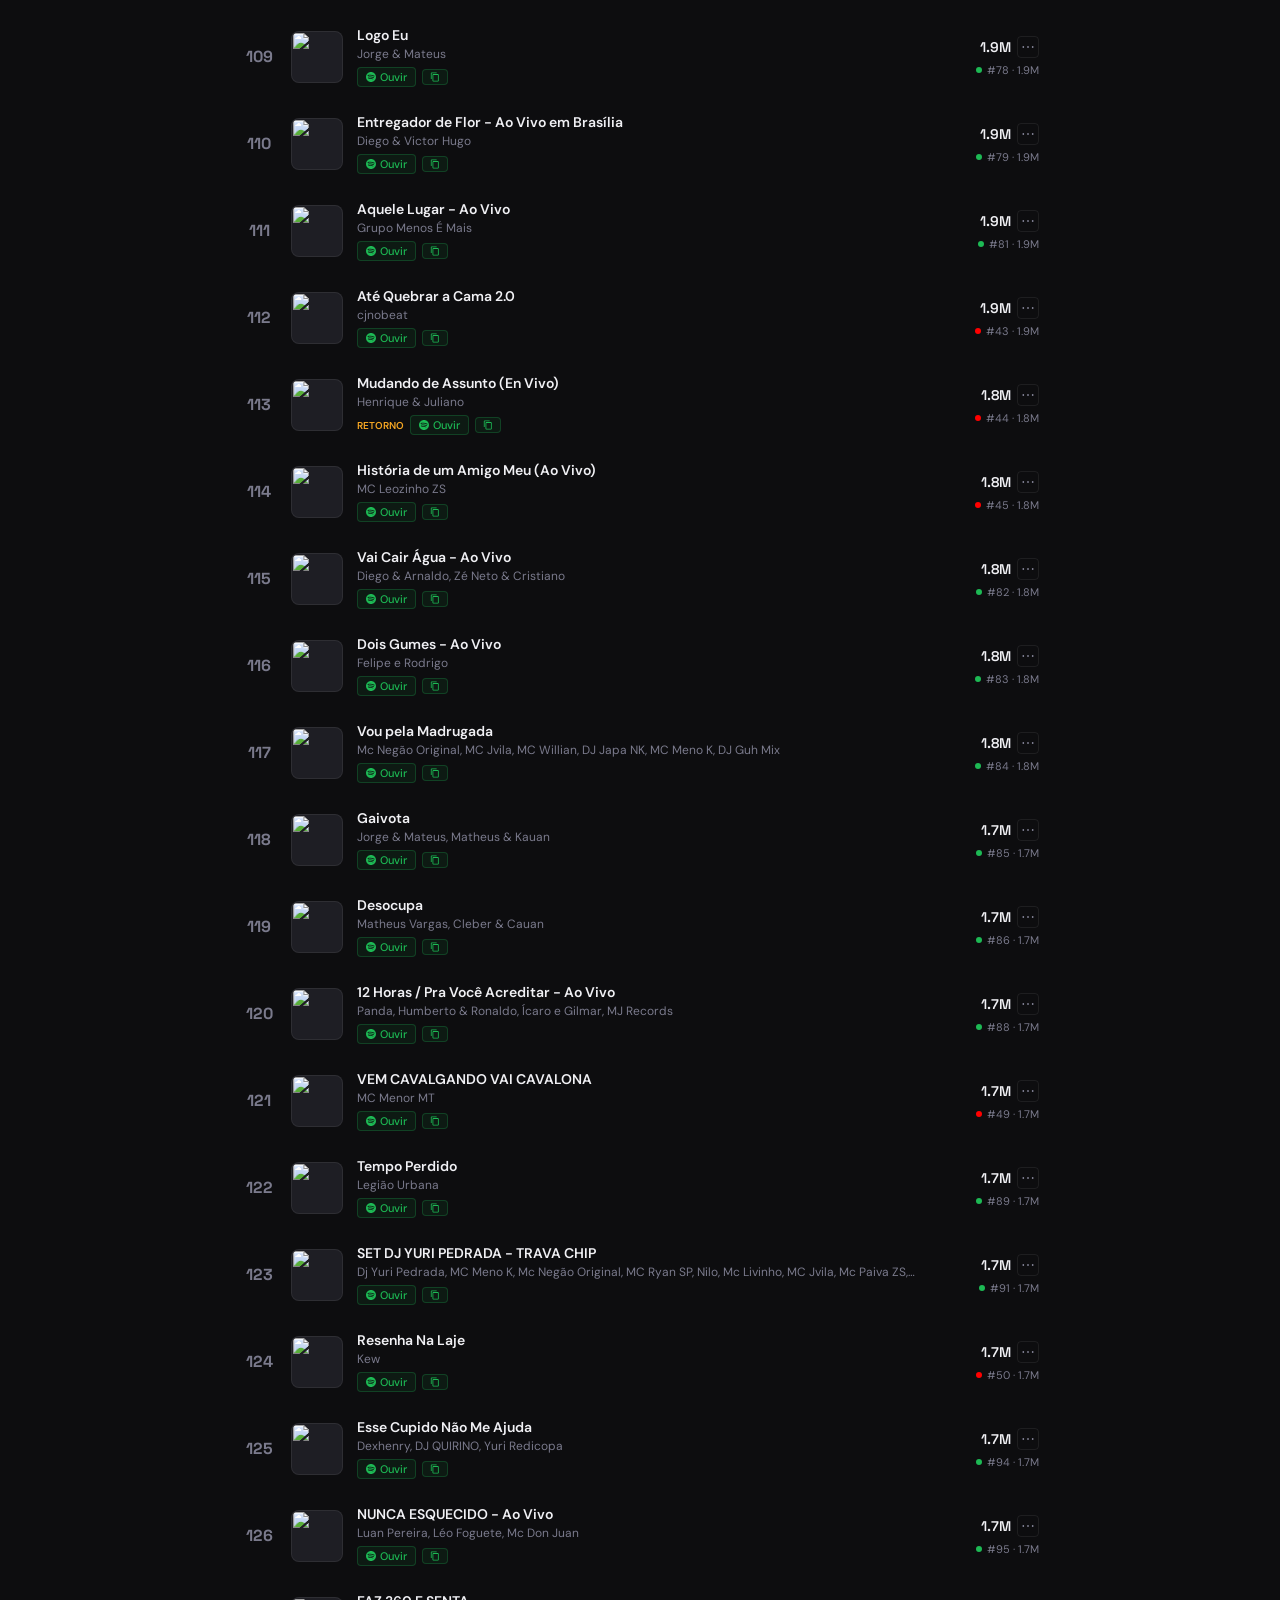
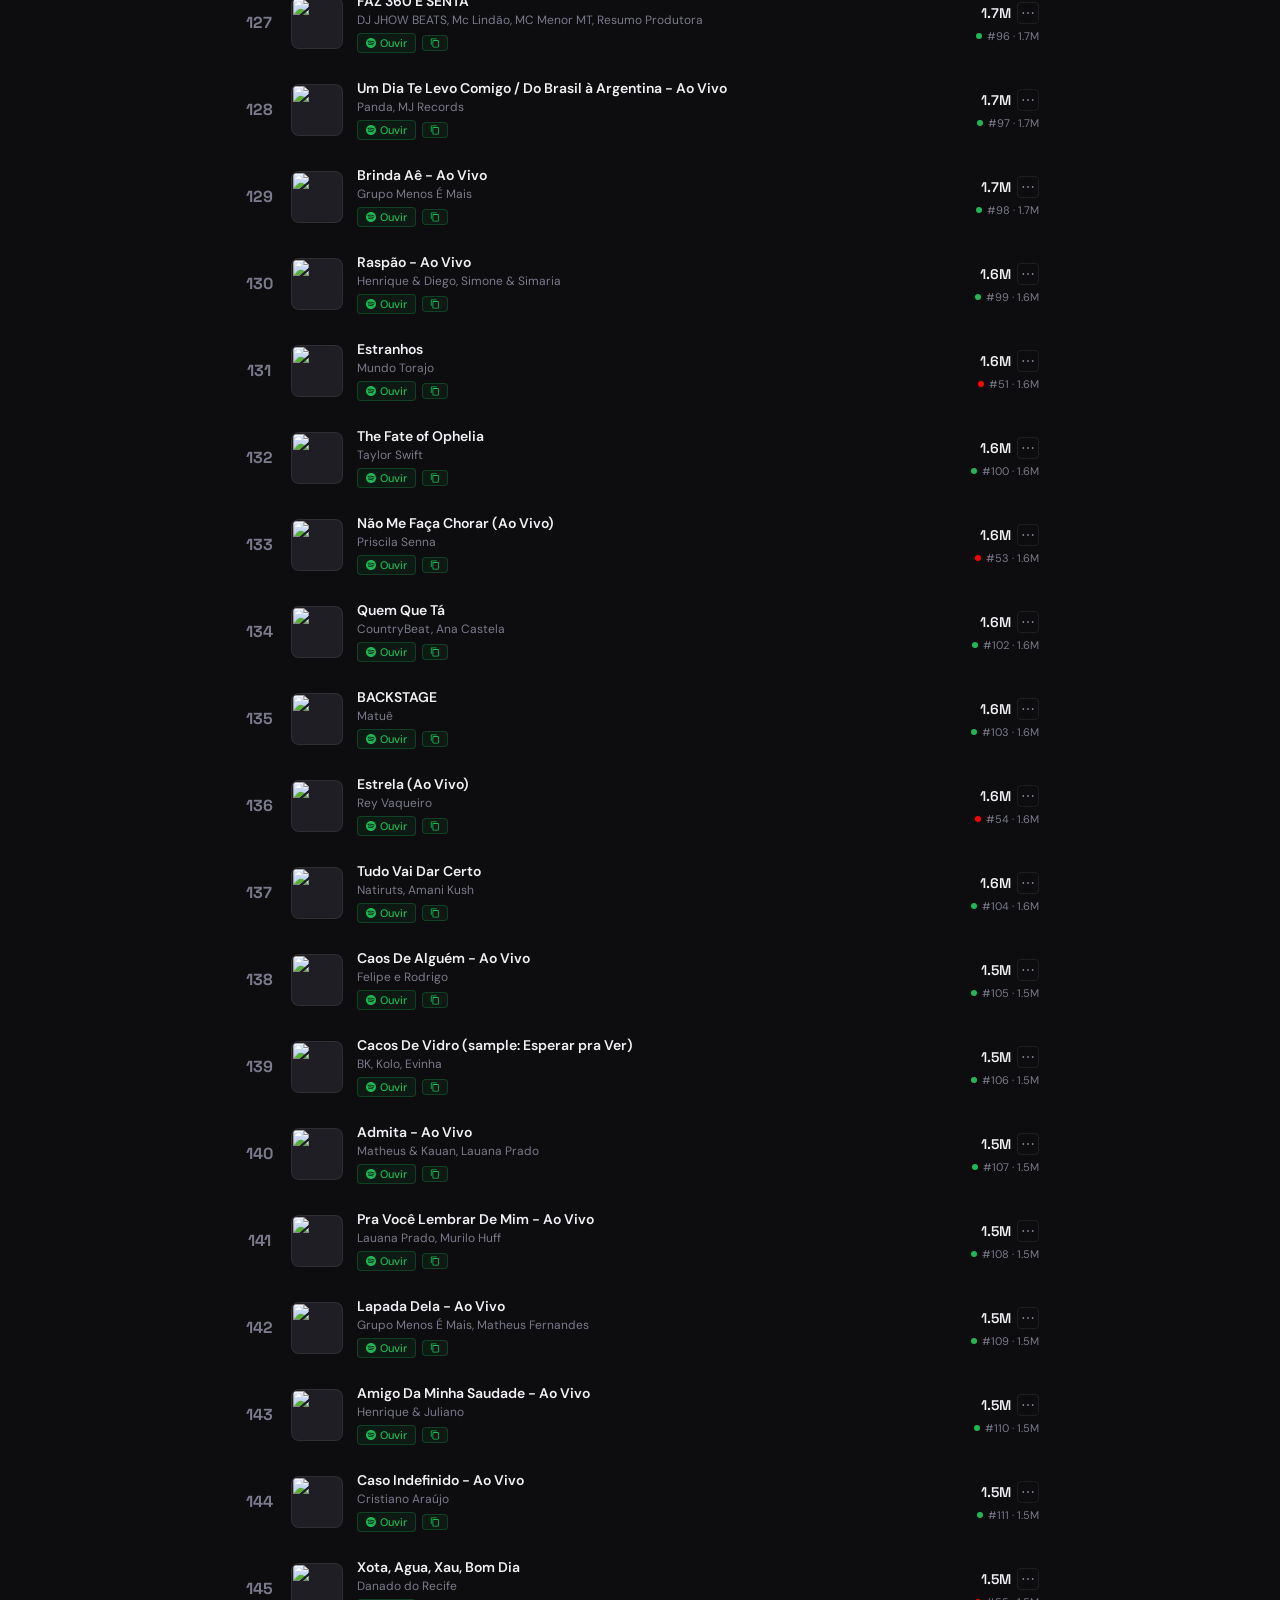
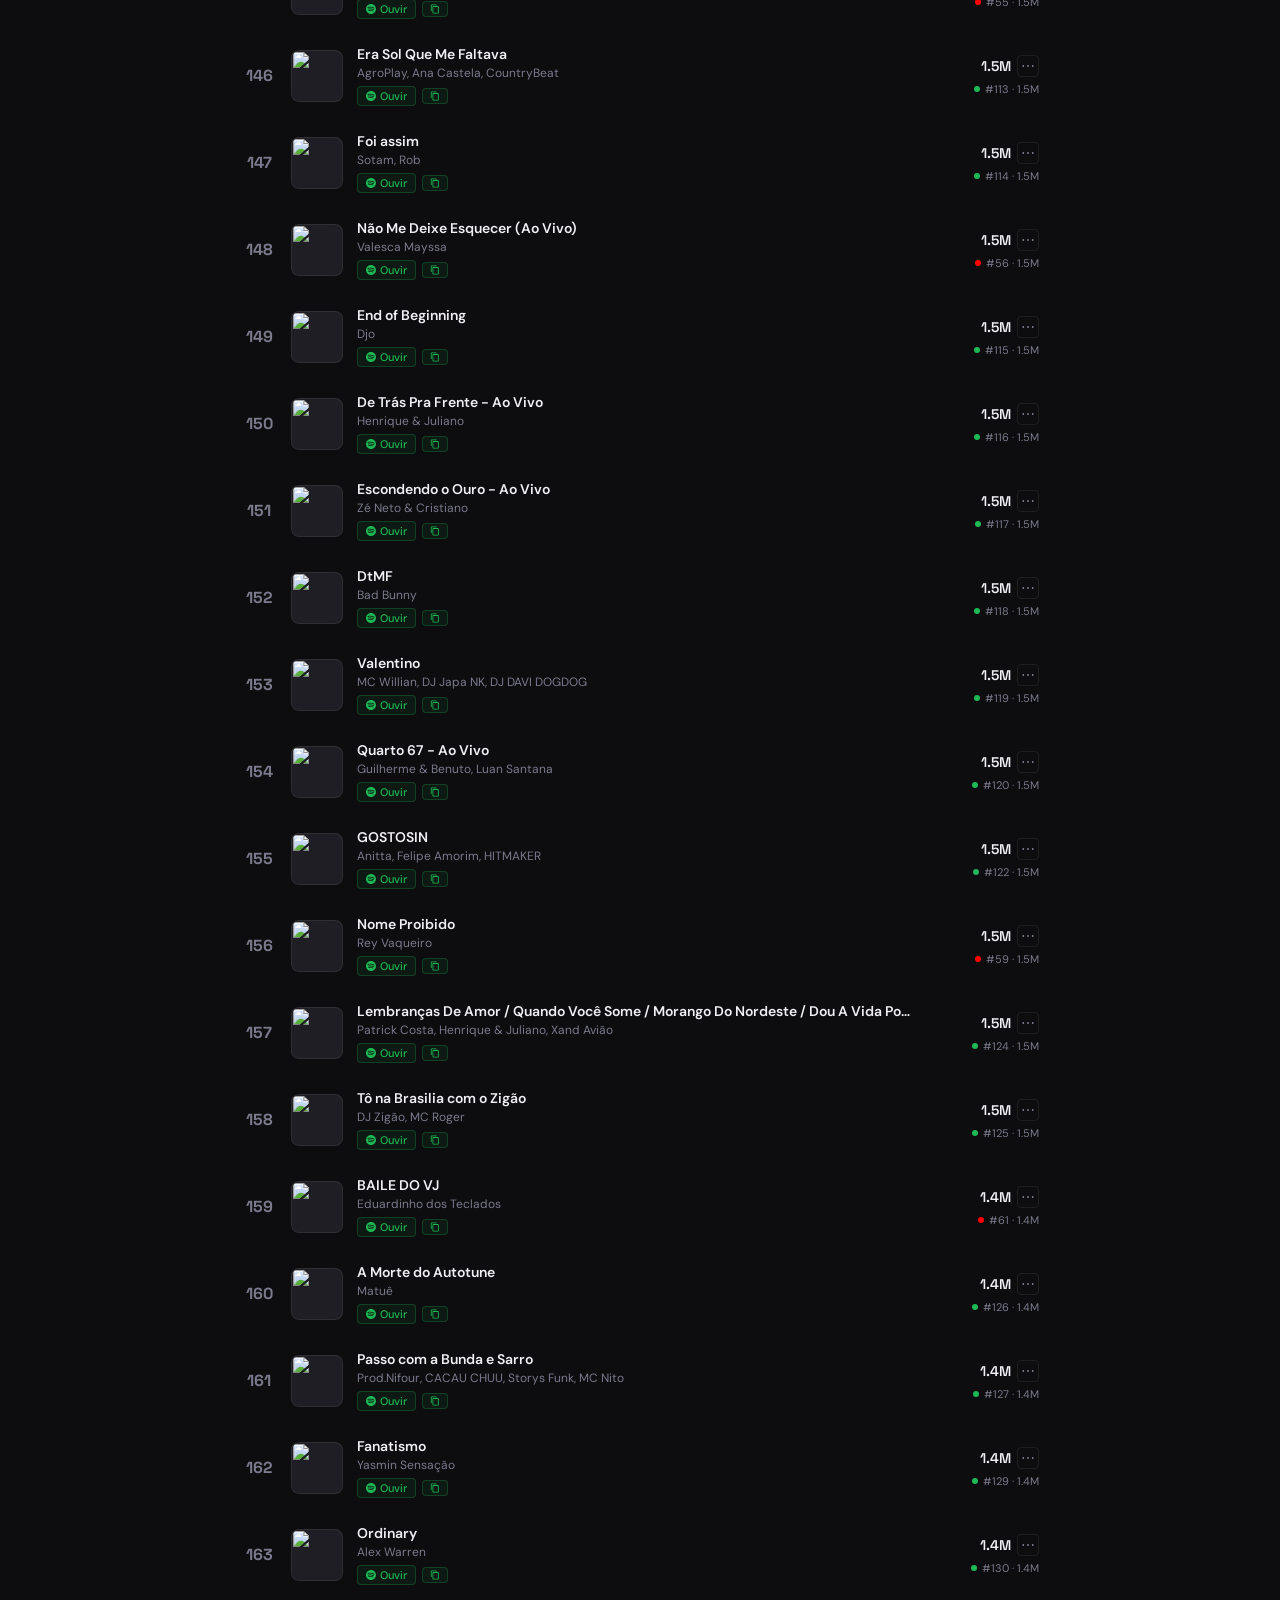
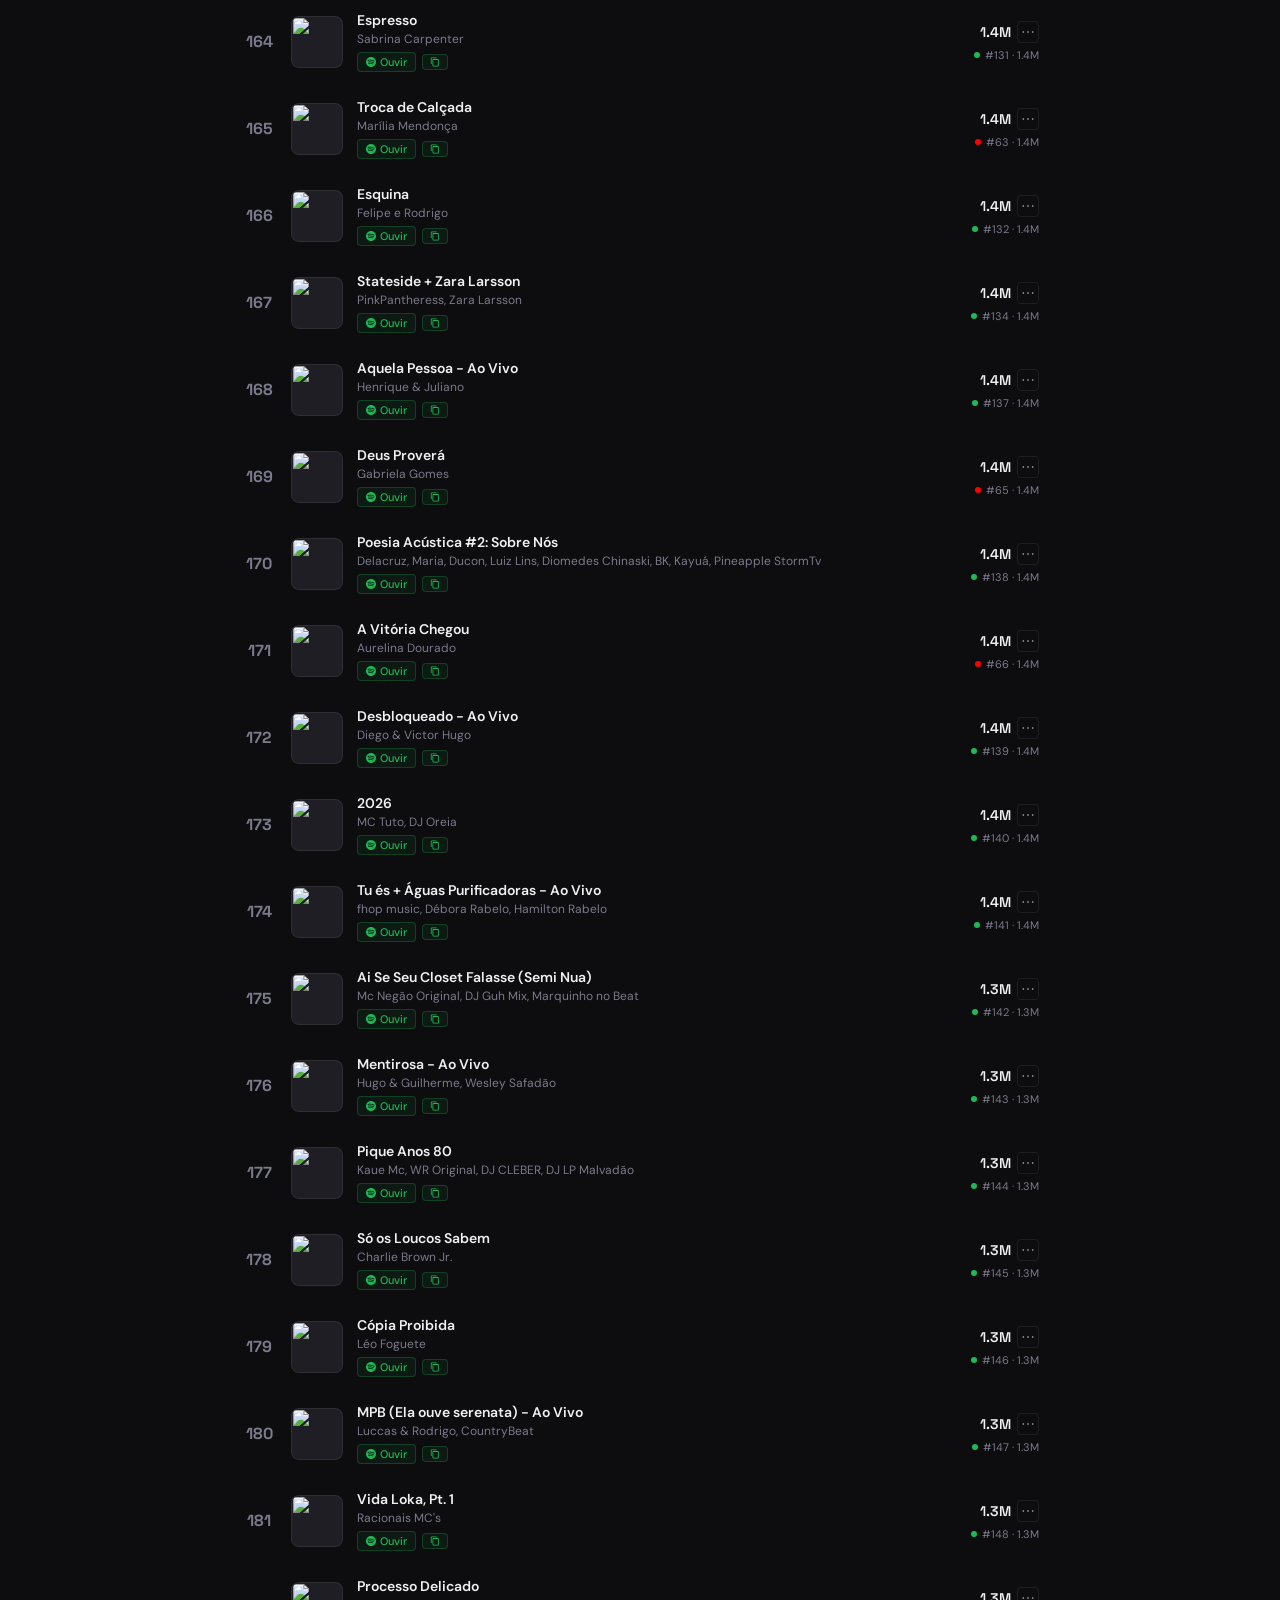
==== commit a88635d4: "fix: fechar chave ausente em refreshGenreFilters() - SyntaxError fatal A funcao refreshGenreFilters(" ====
--- a/index.html
+++ b/index.html
@@ -671,6 +671,8 @@
   const container = document.getElementById("genre-filters");
   container.innerHTML = "";
   buildGenreFilters();
+}
+
 // ── Genre Override UI ───────────────────────────────────────────────────────
 let activeDropdown = null;
 
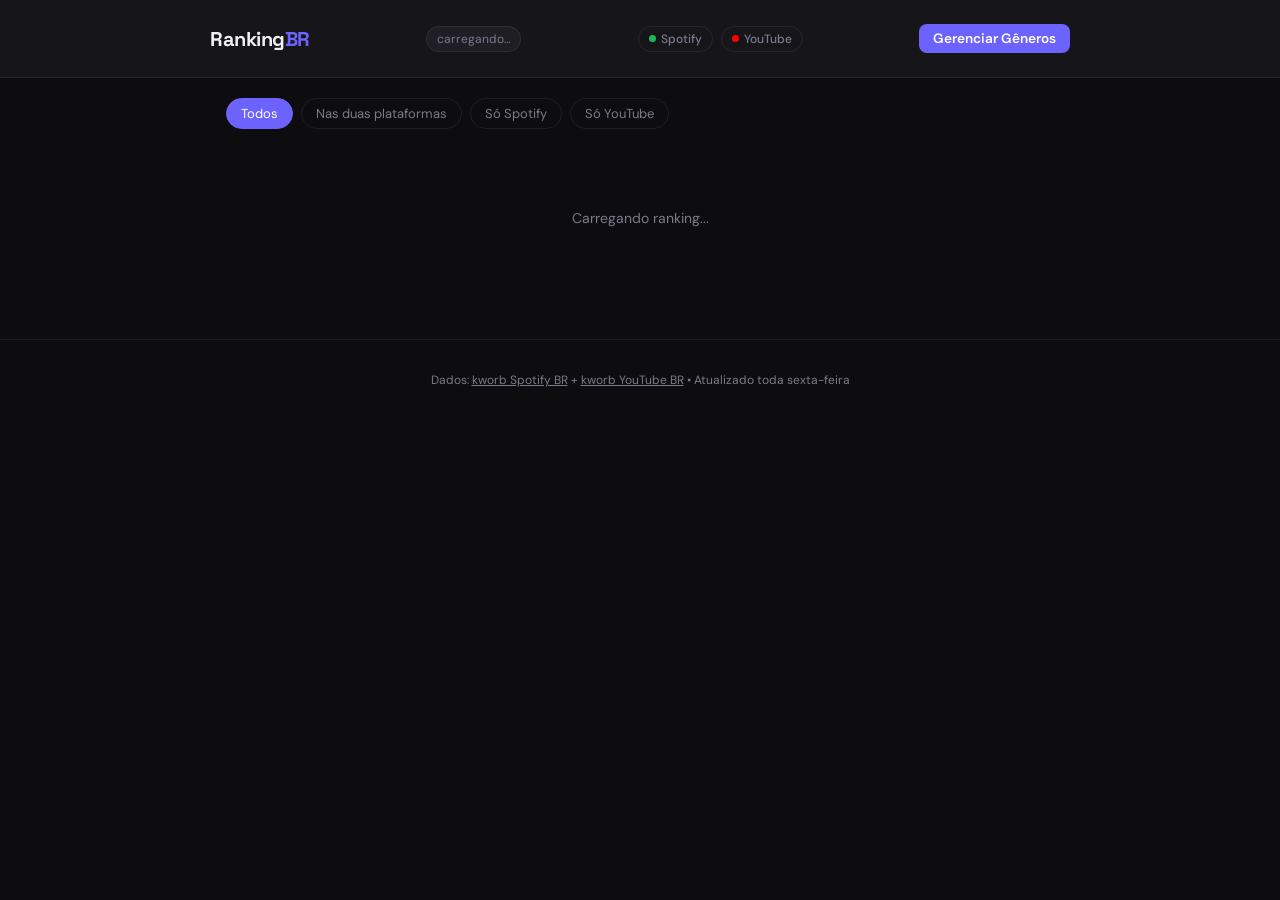
==== commit db3cf0e2: "feat: exibir streams em formato numerico completo (ex: 1,143,991) Remove abreviacoes K/M/B e exibe o" ====
--- a/index.html
+++ b/index.html
@@ -420,10 +420,7 @@
 
 function fmt(n) {
   if (!n) return "—";
-  if (n >= 1e9) return (n / 1e9).toFixed(1) + "B";
-  if (n >= 1e6) return (n / 1e6).toFixed(1) + "M";
-  if (n >= 1e3) return (n / 1e3).toFixed(0) + "K";
-  return n.toString();
+  return n.toLocaleString("en-US");
 }
 
 async function retryThumbnail(img) {
@@ -671,8 +668,6 @@
   const container = document.getElementById("genre-filters");
   container.innerHTML = "";
   buildGenreFilters();
-}
-
 // ── Genre Override UI ───────────────────────────────────────────────────────
 let activeDropdown = null;
 
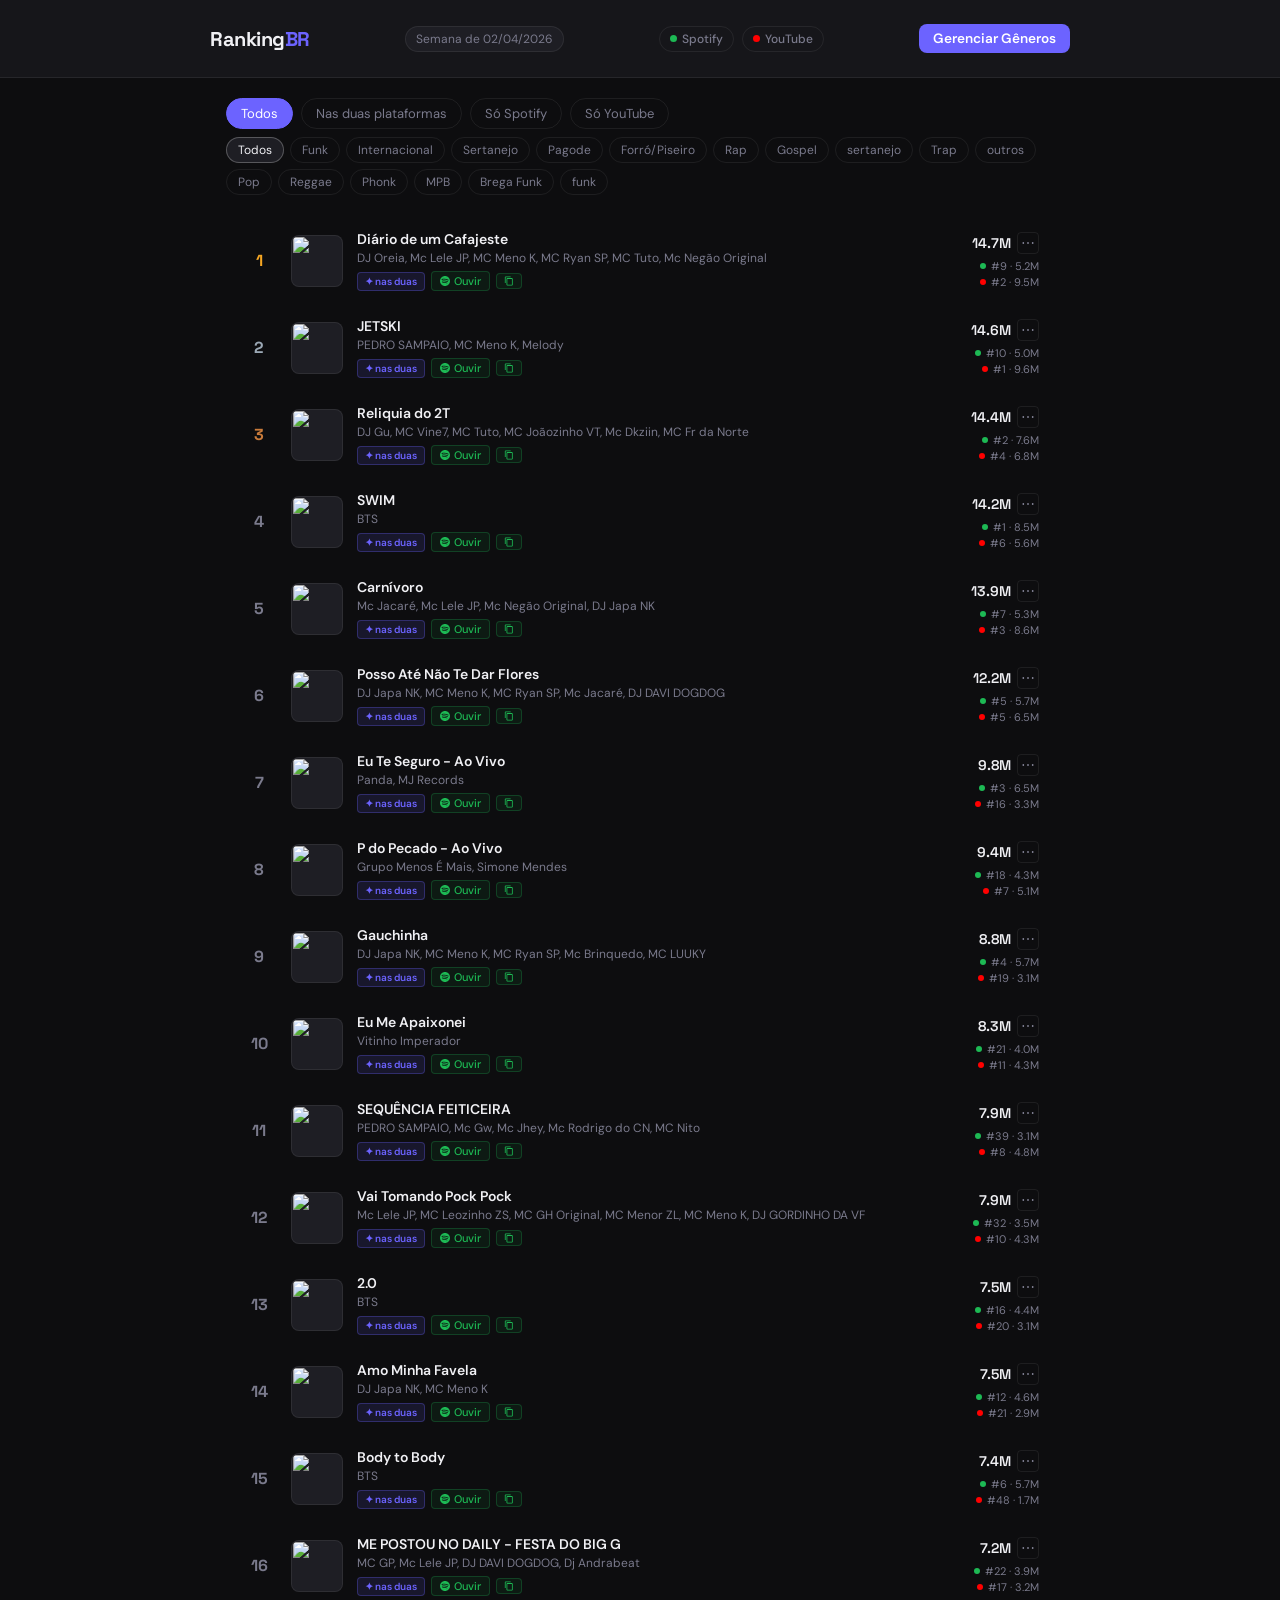
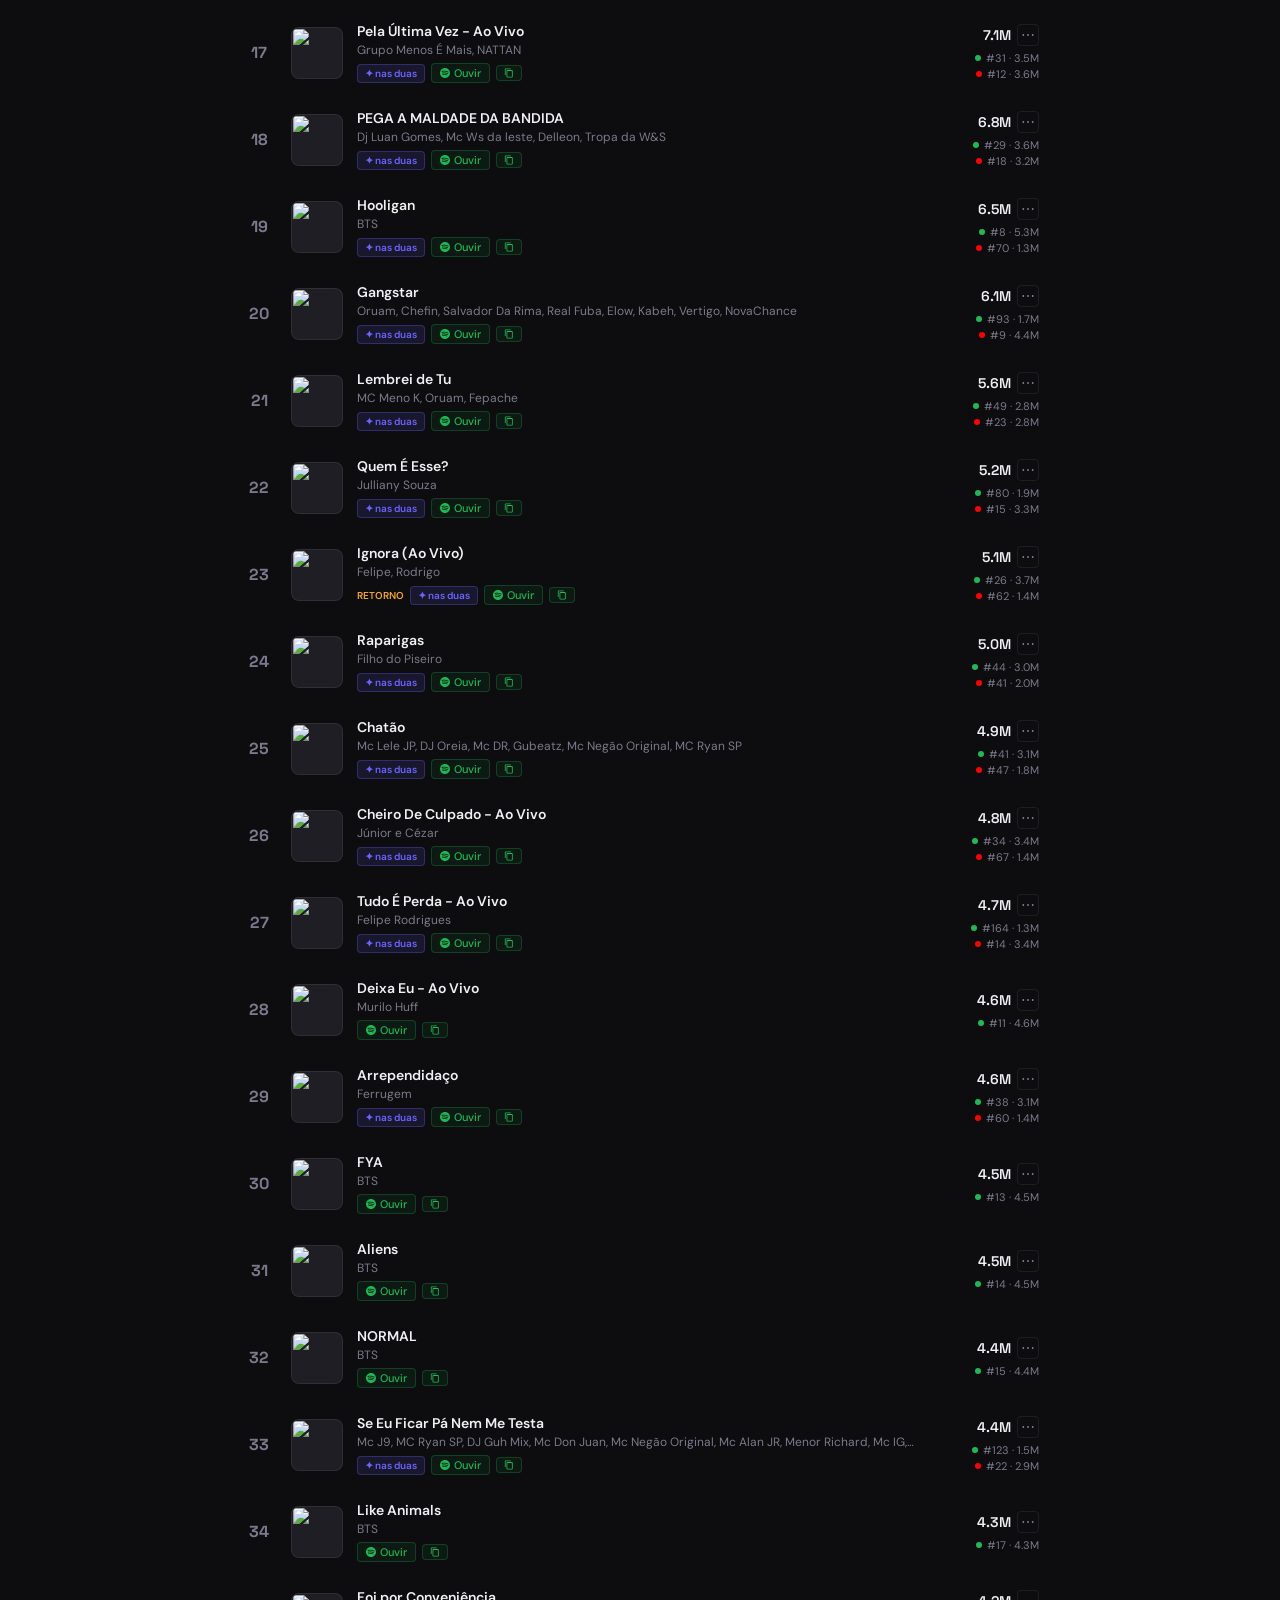
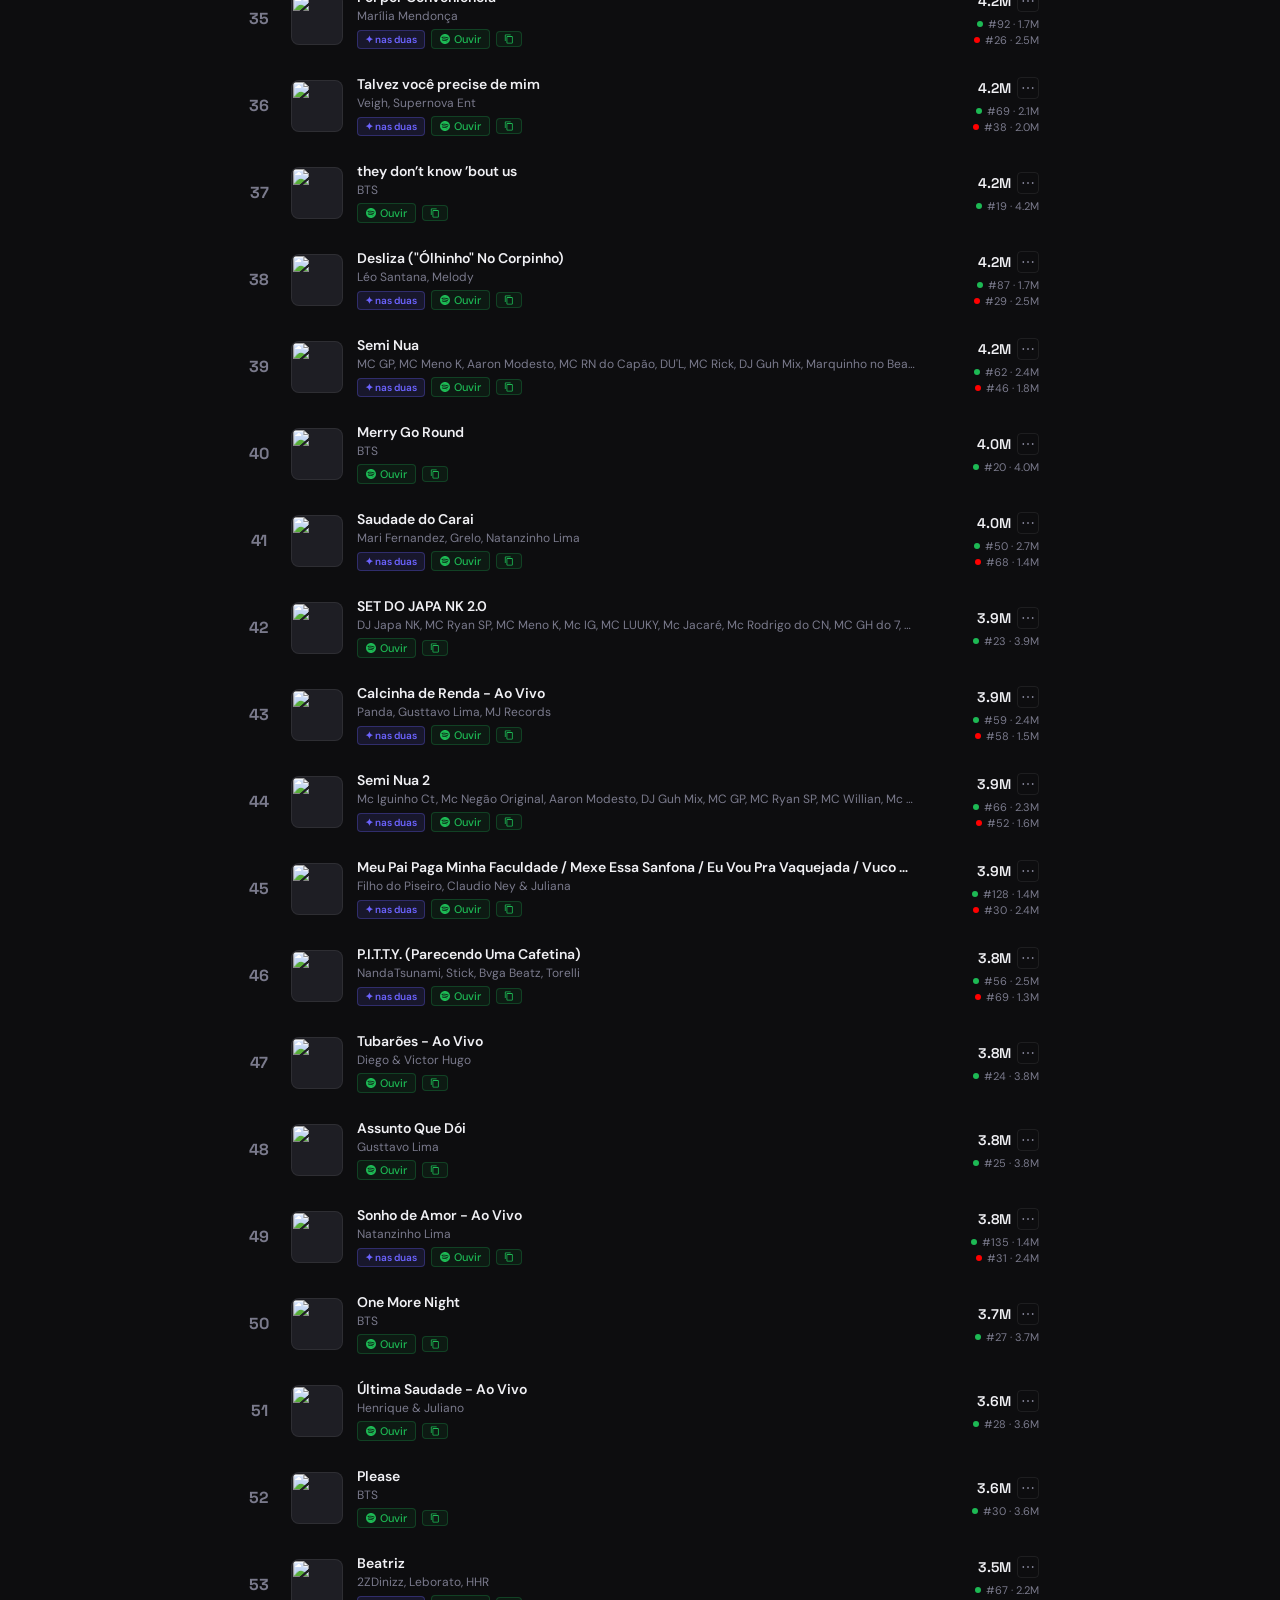
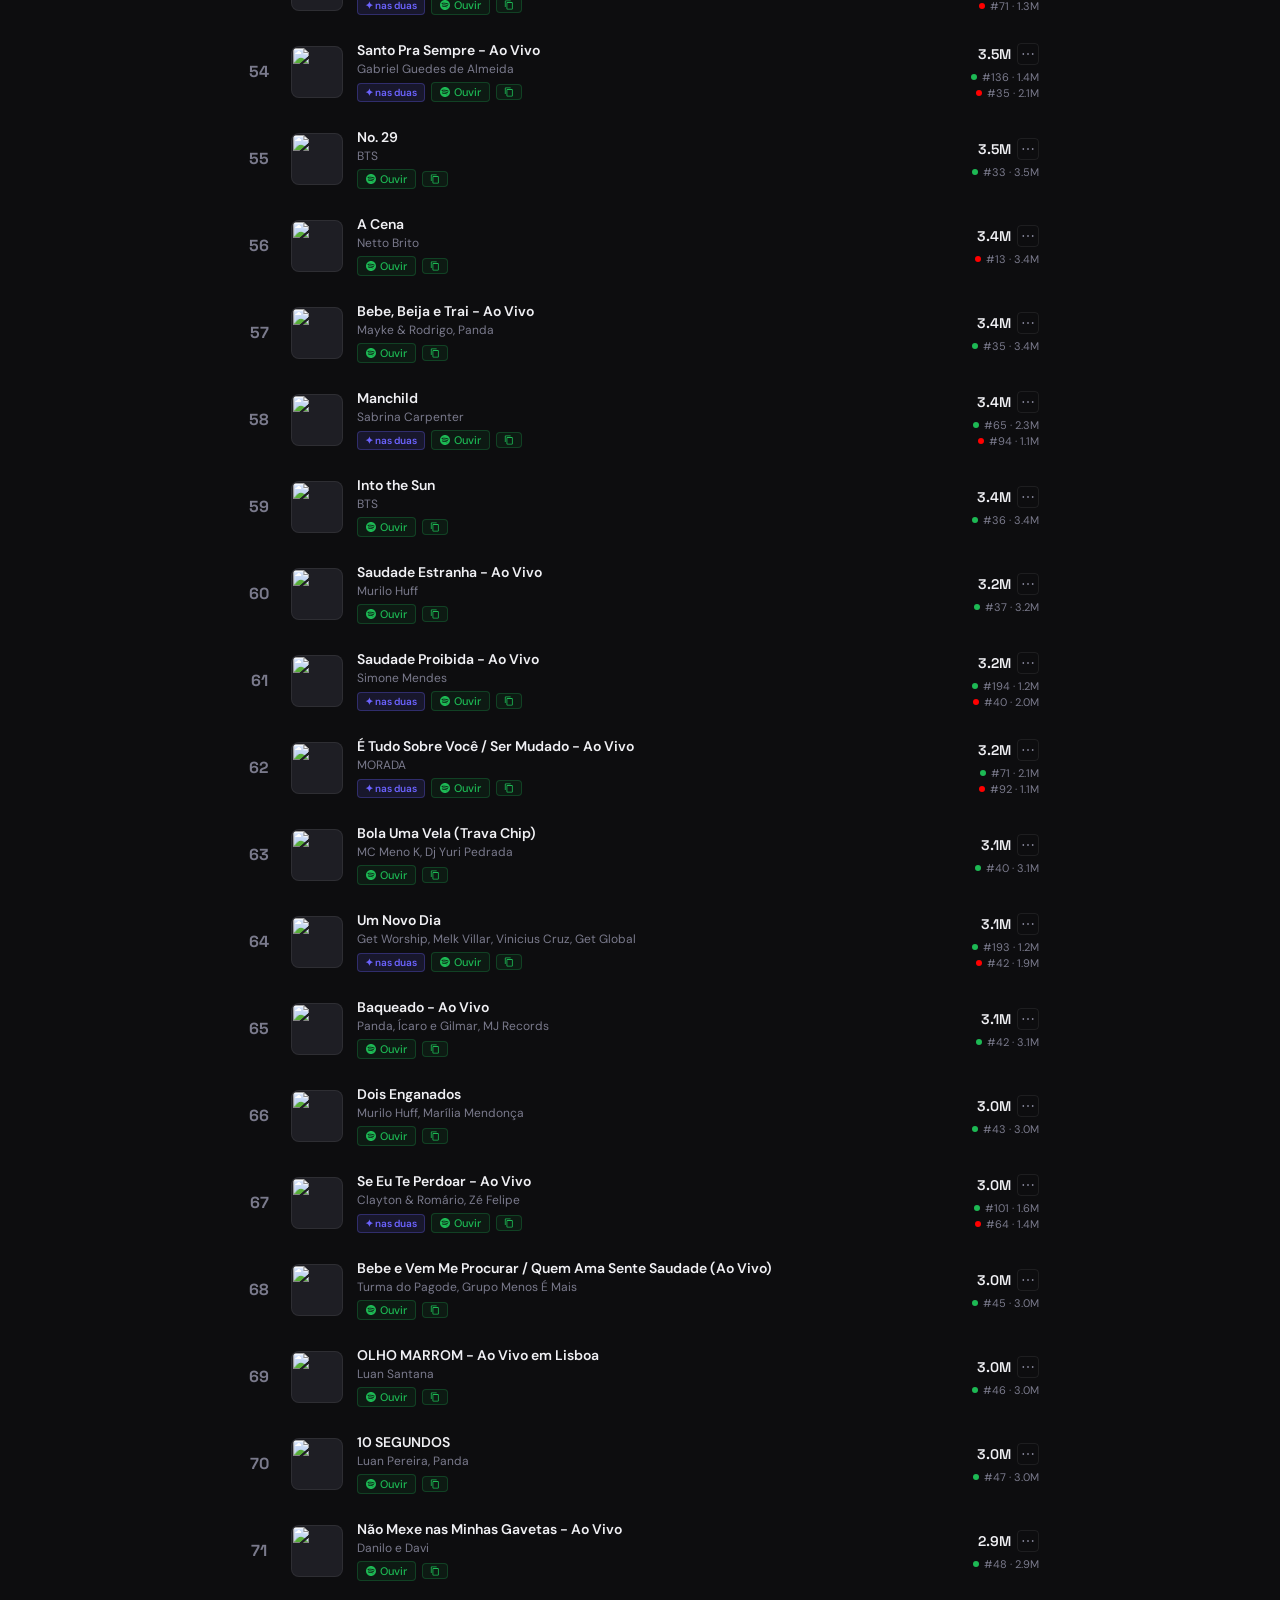
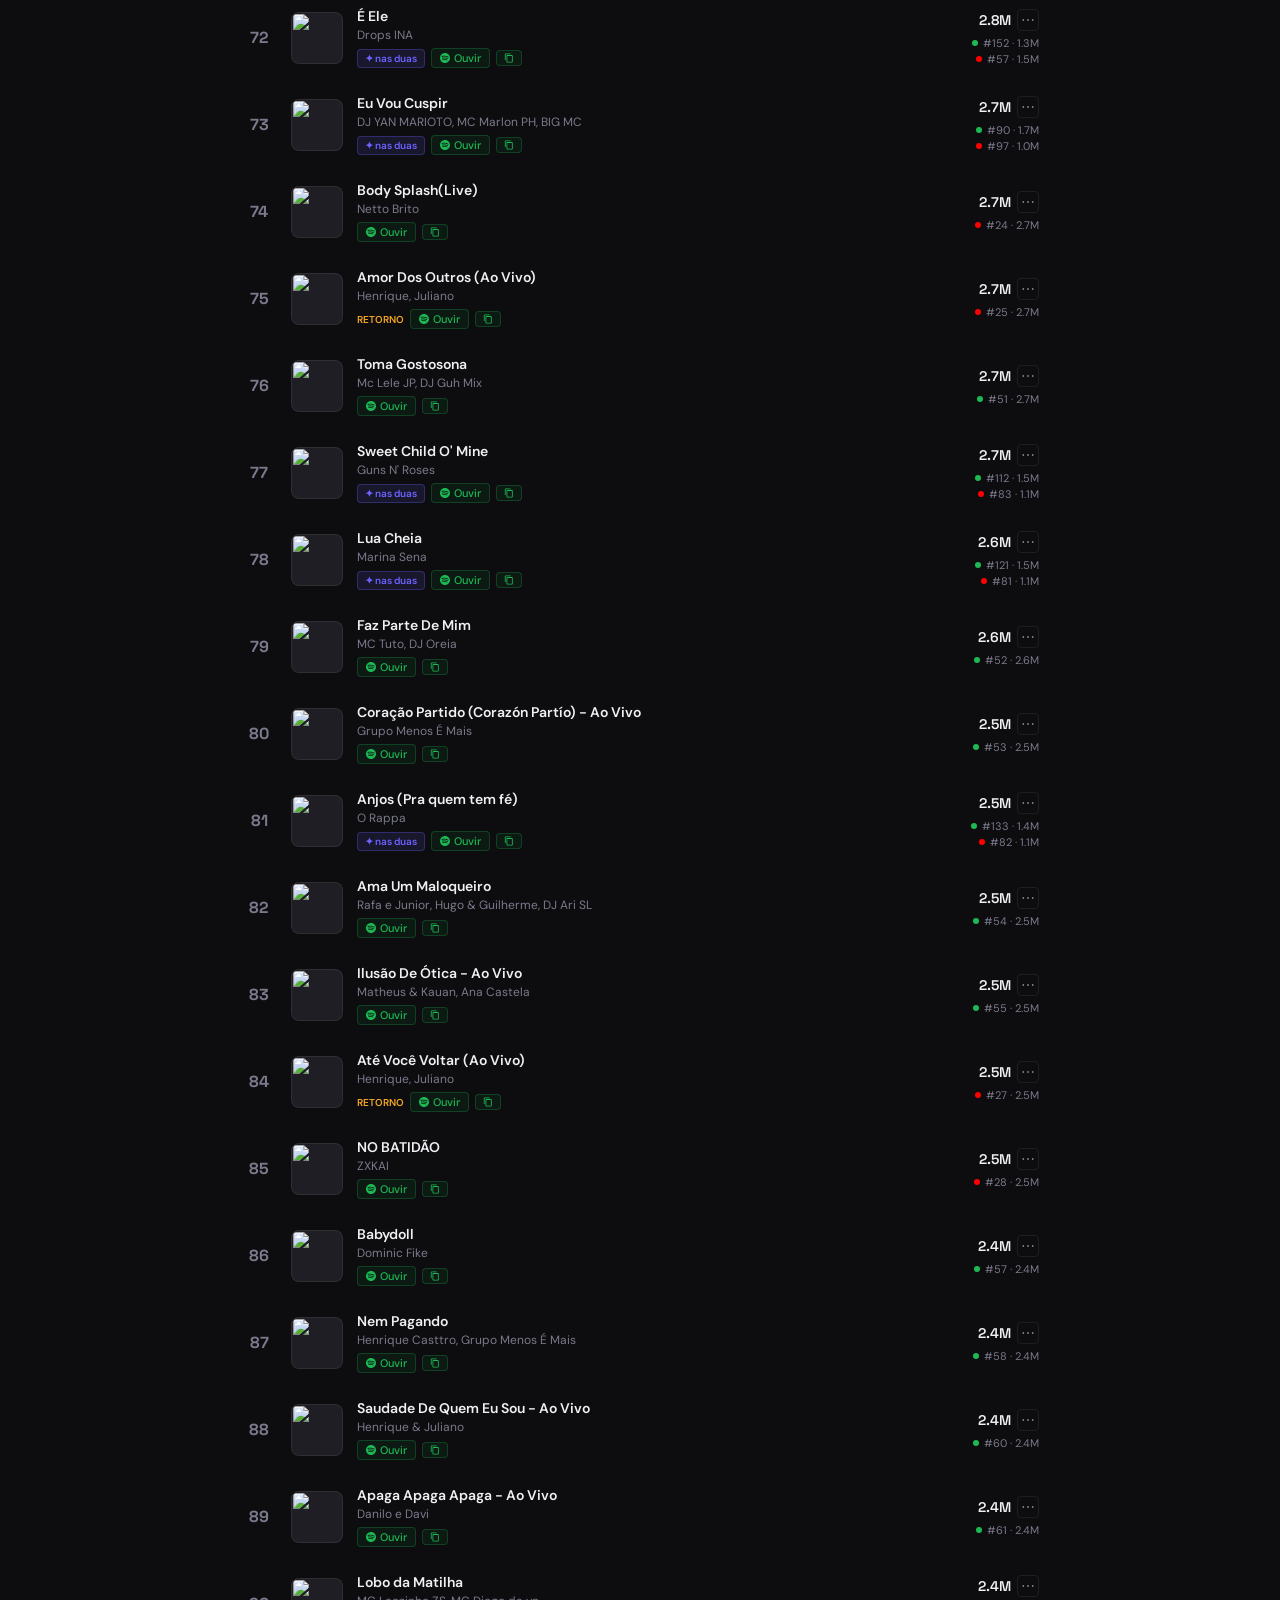
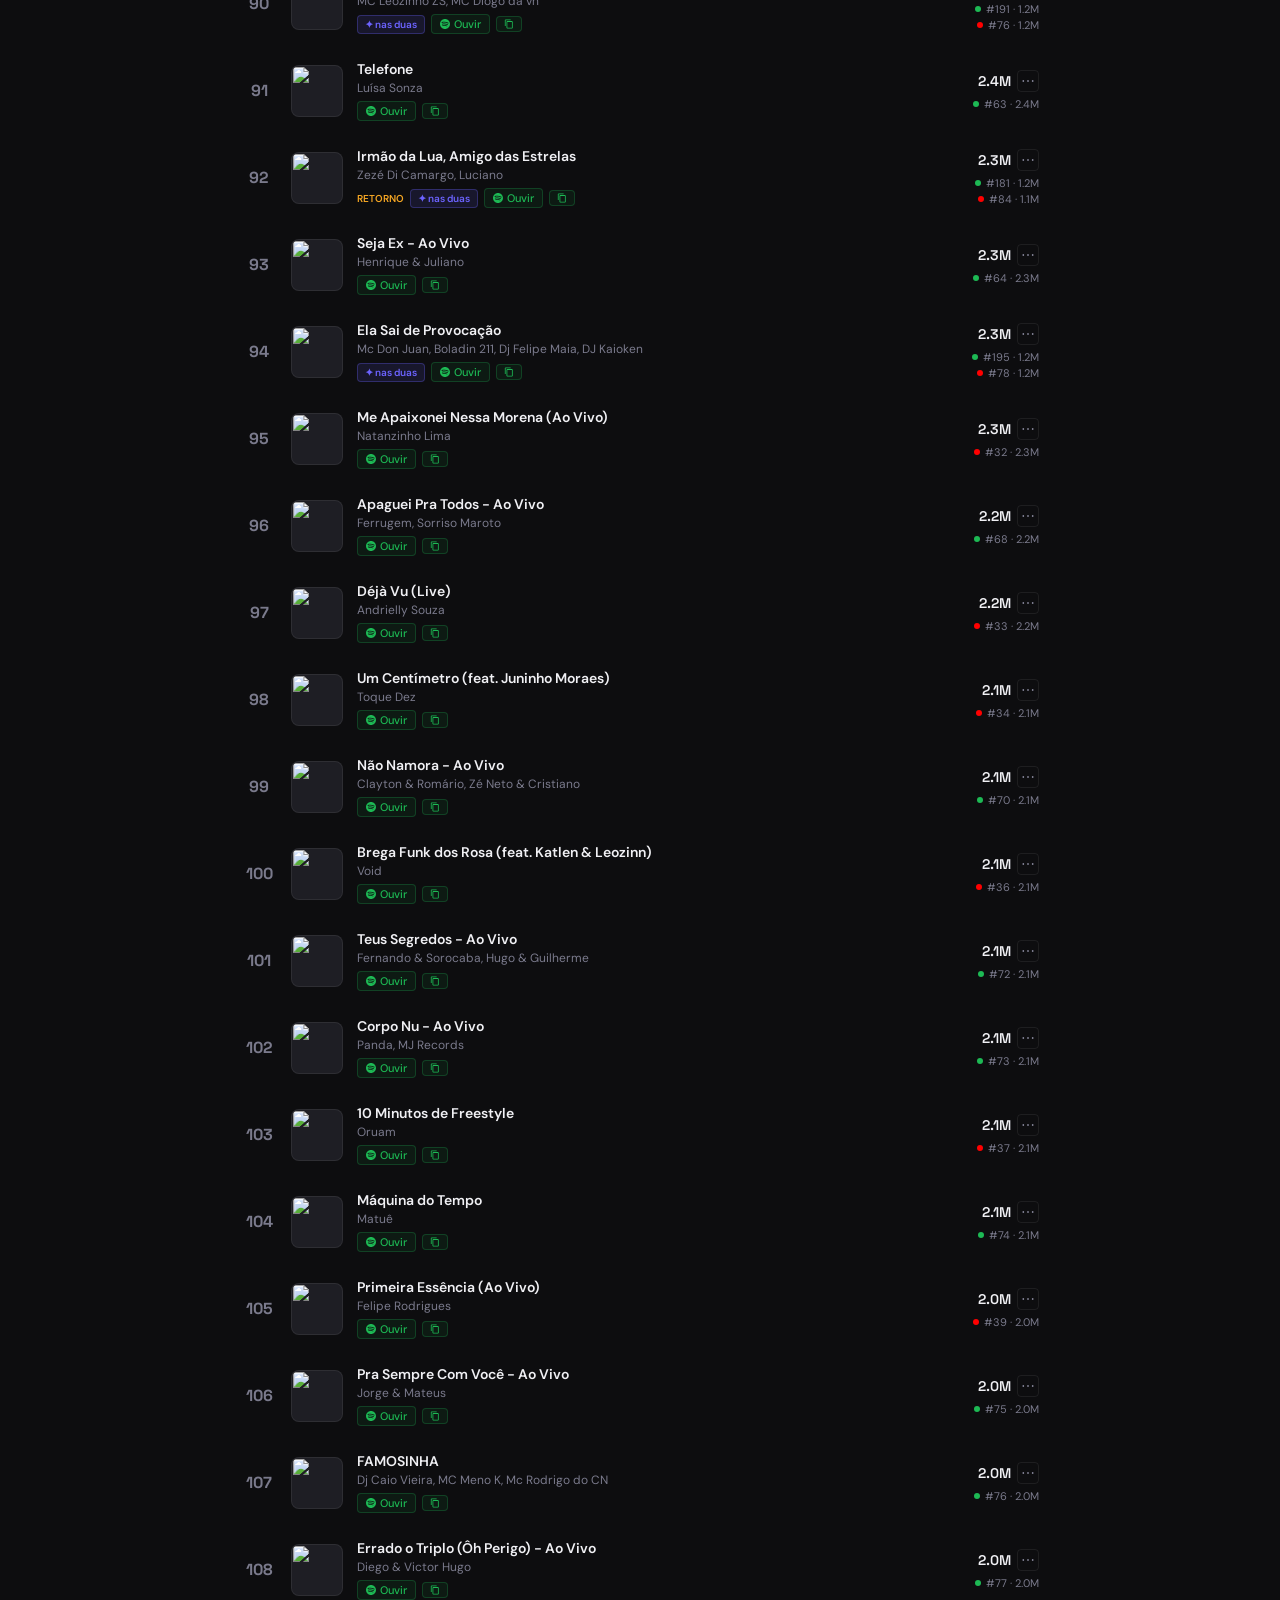
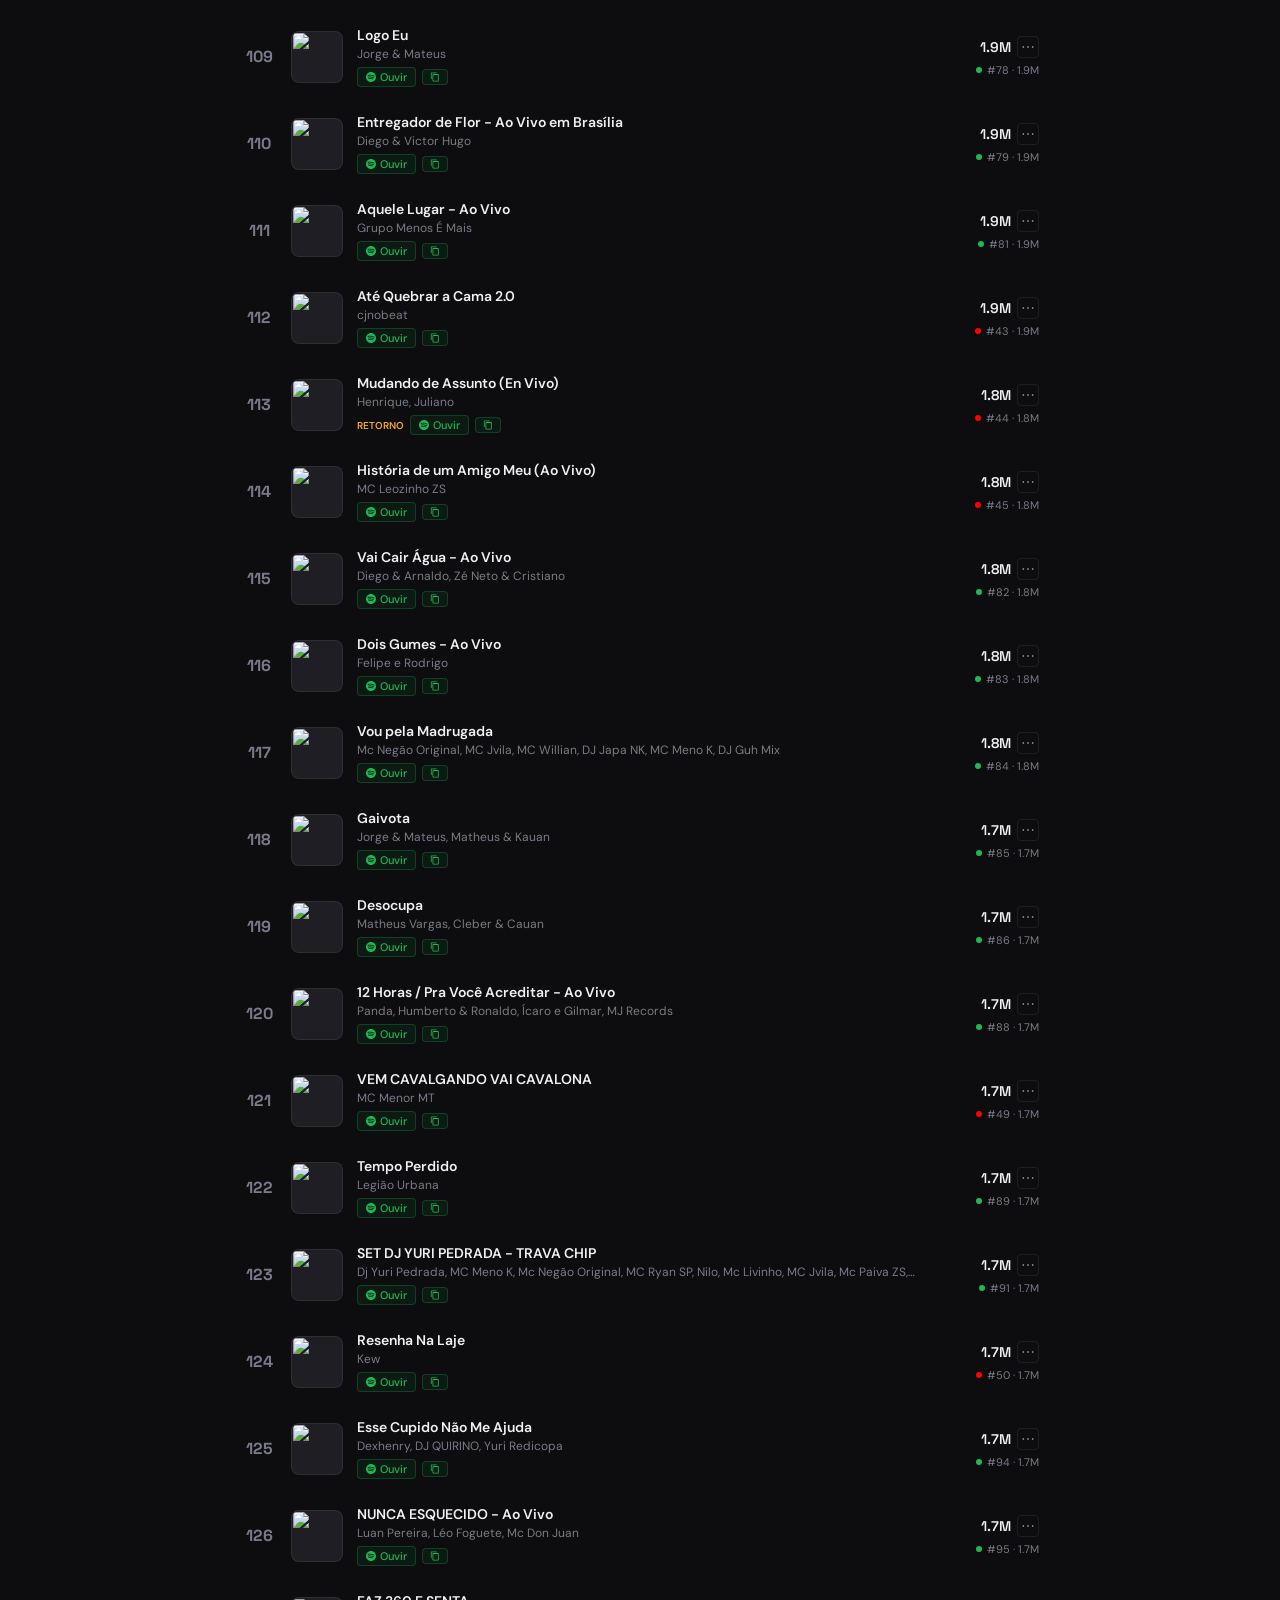
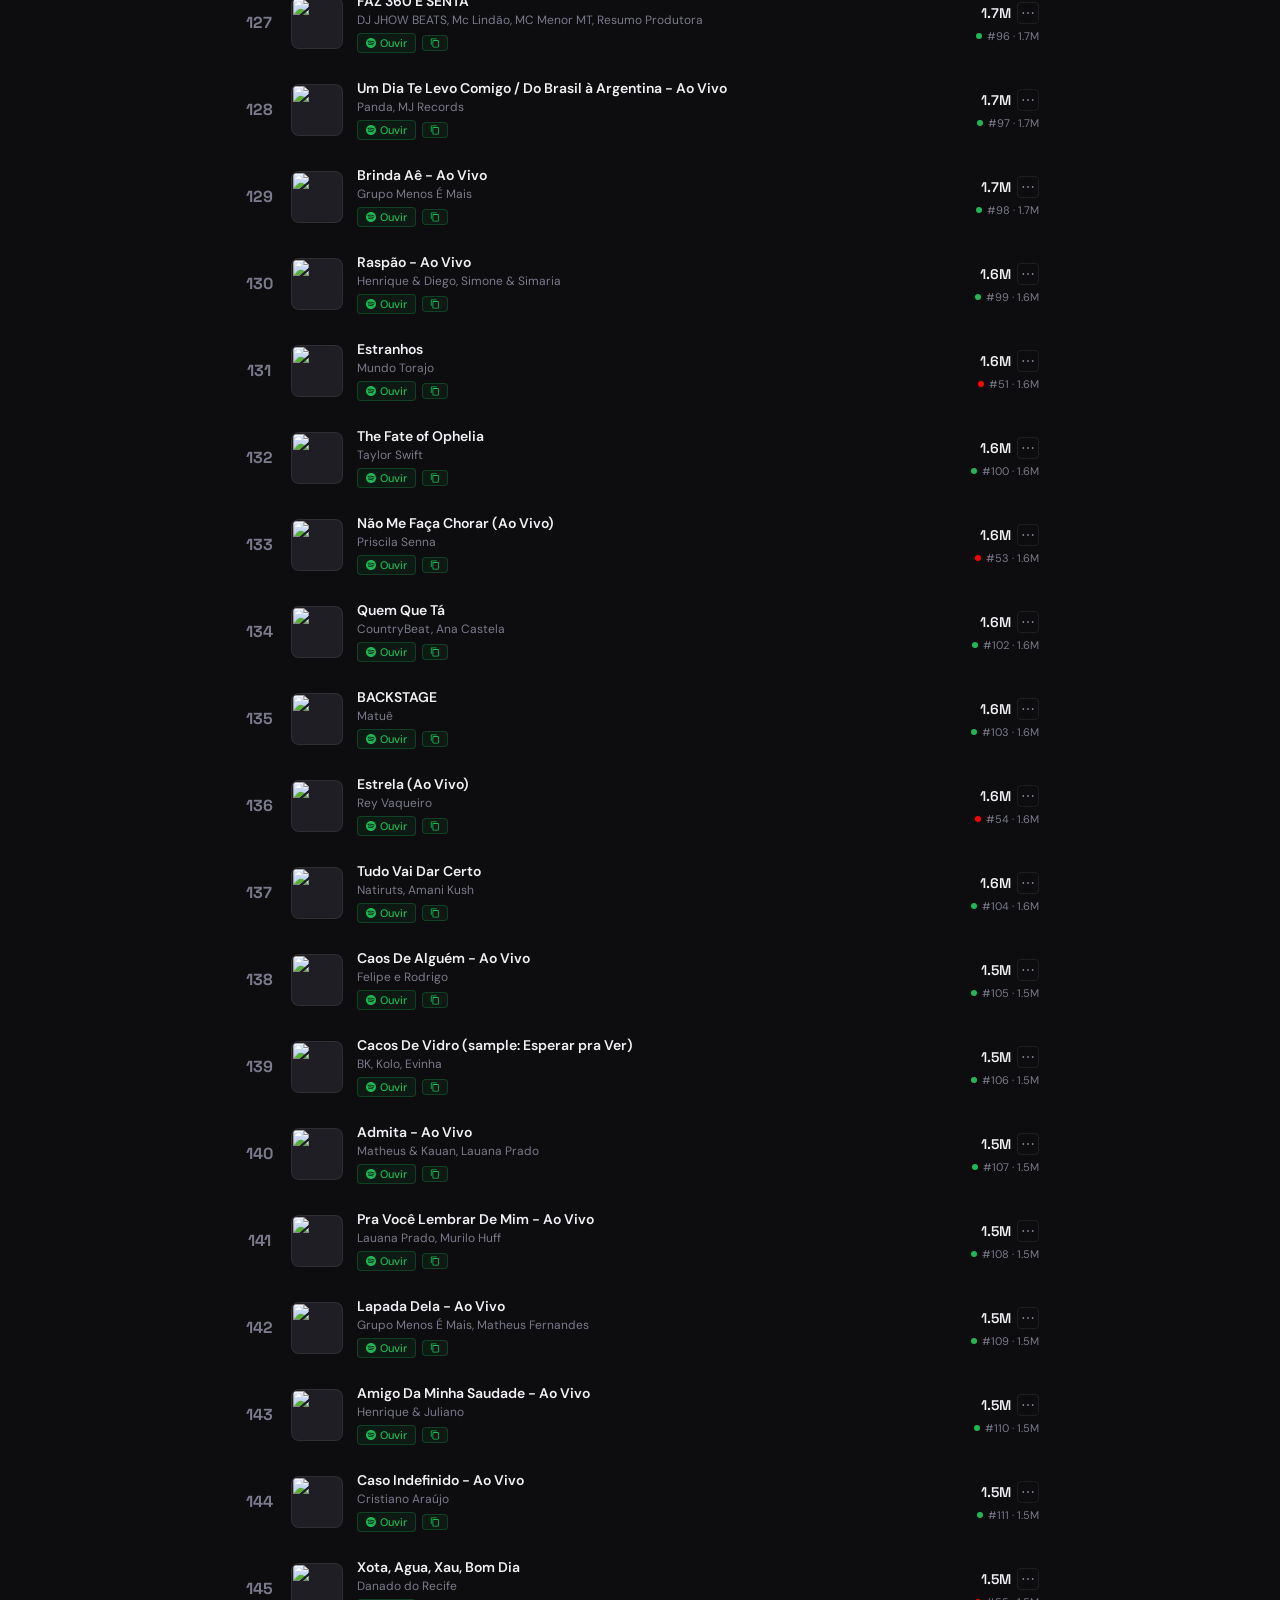
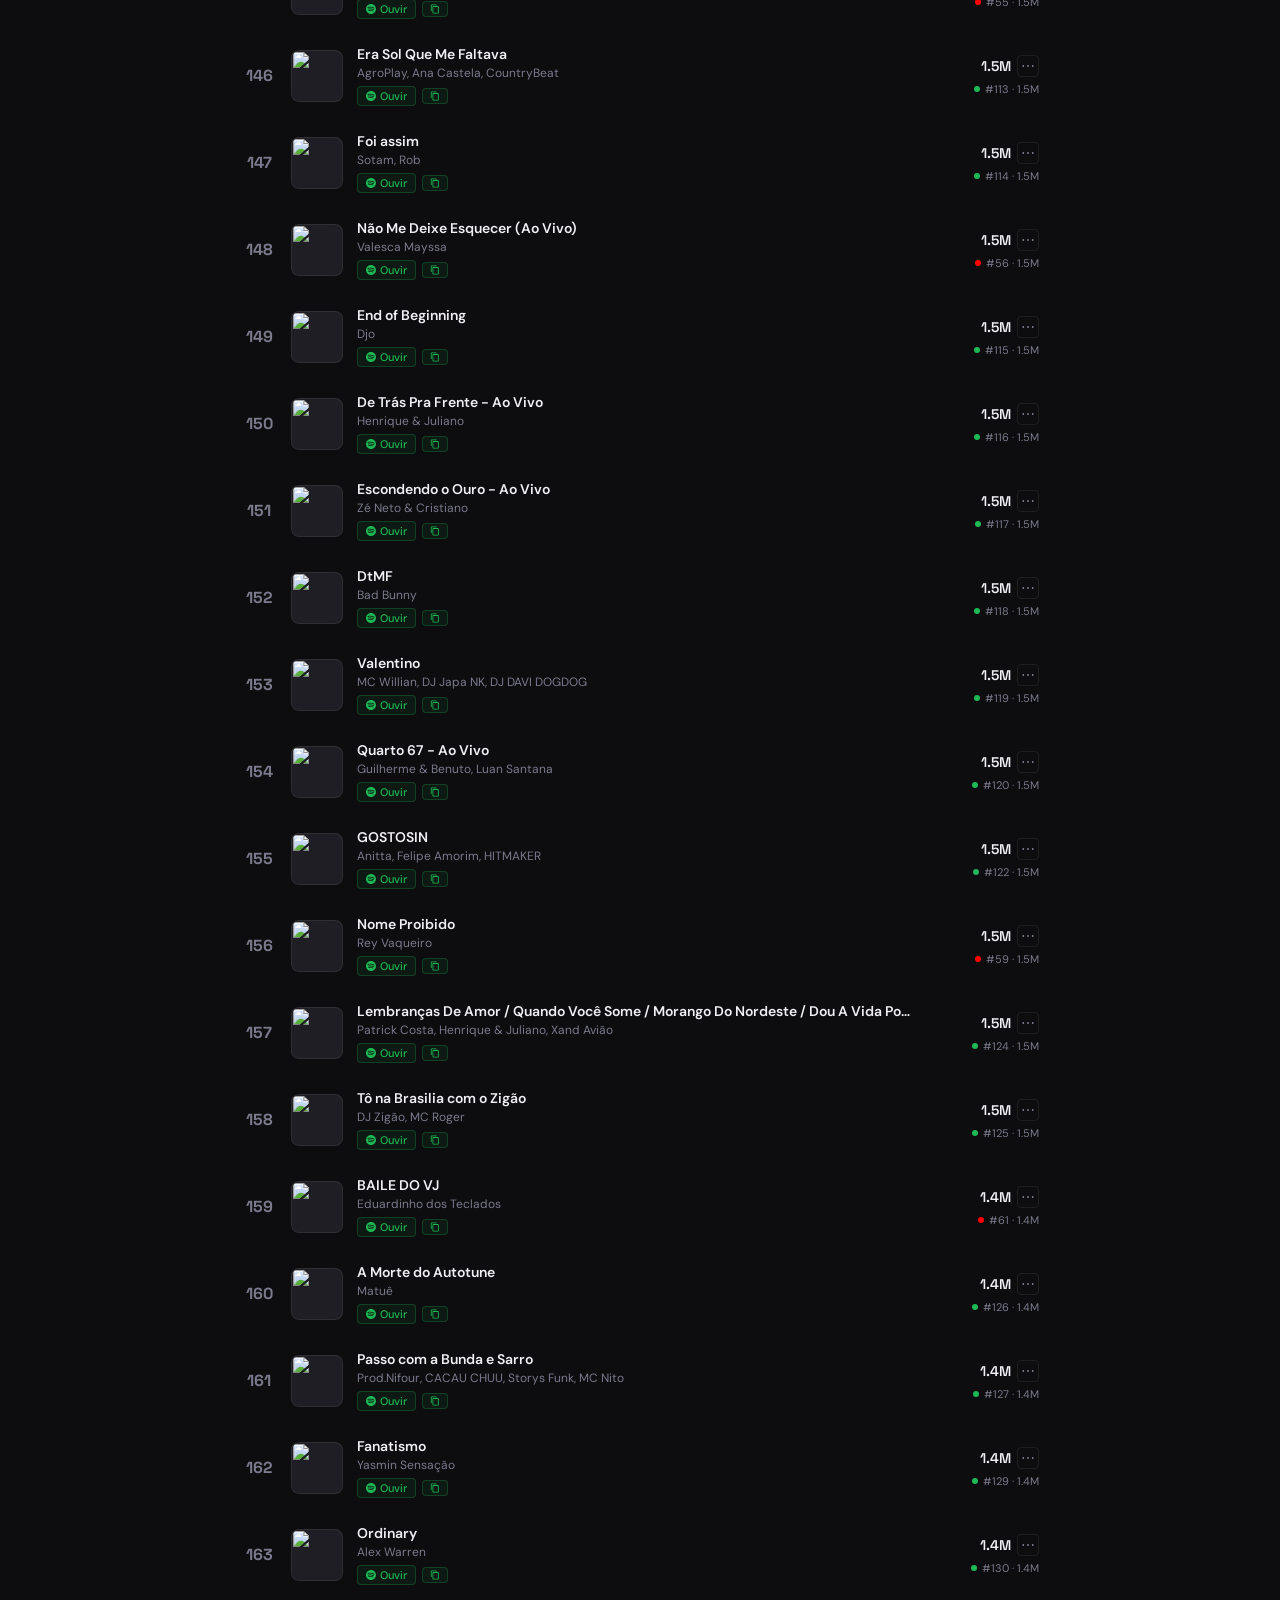
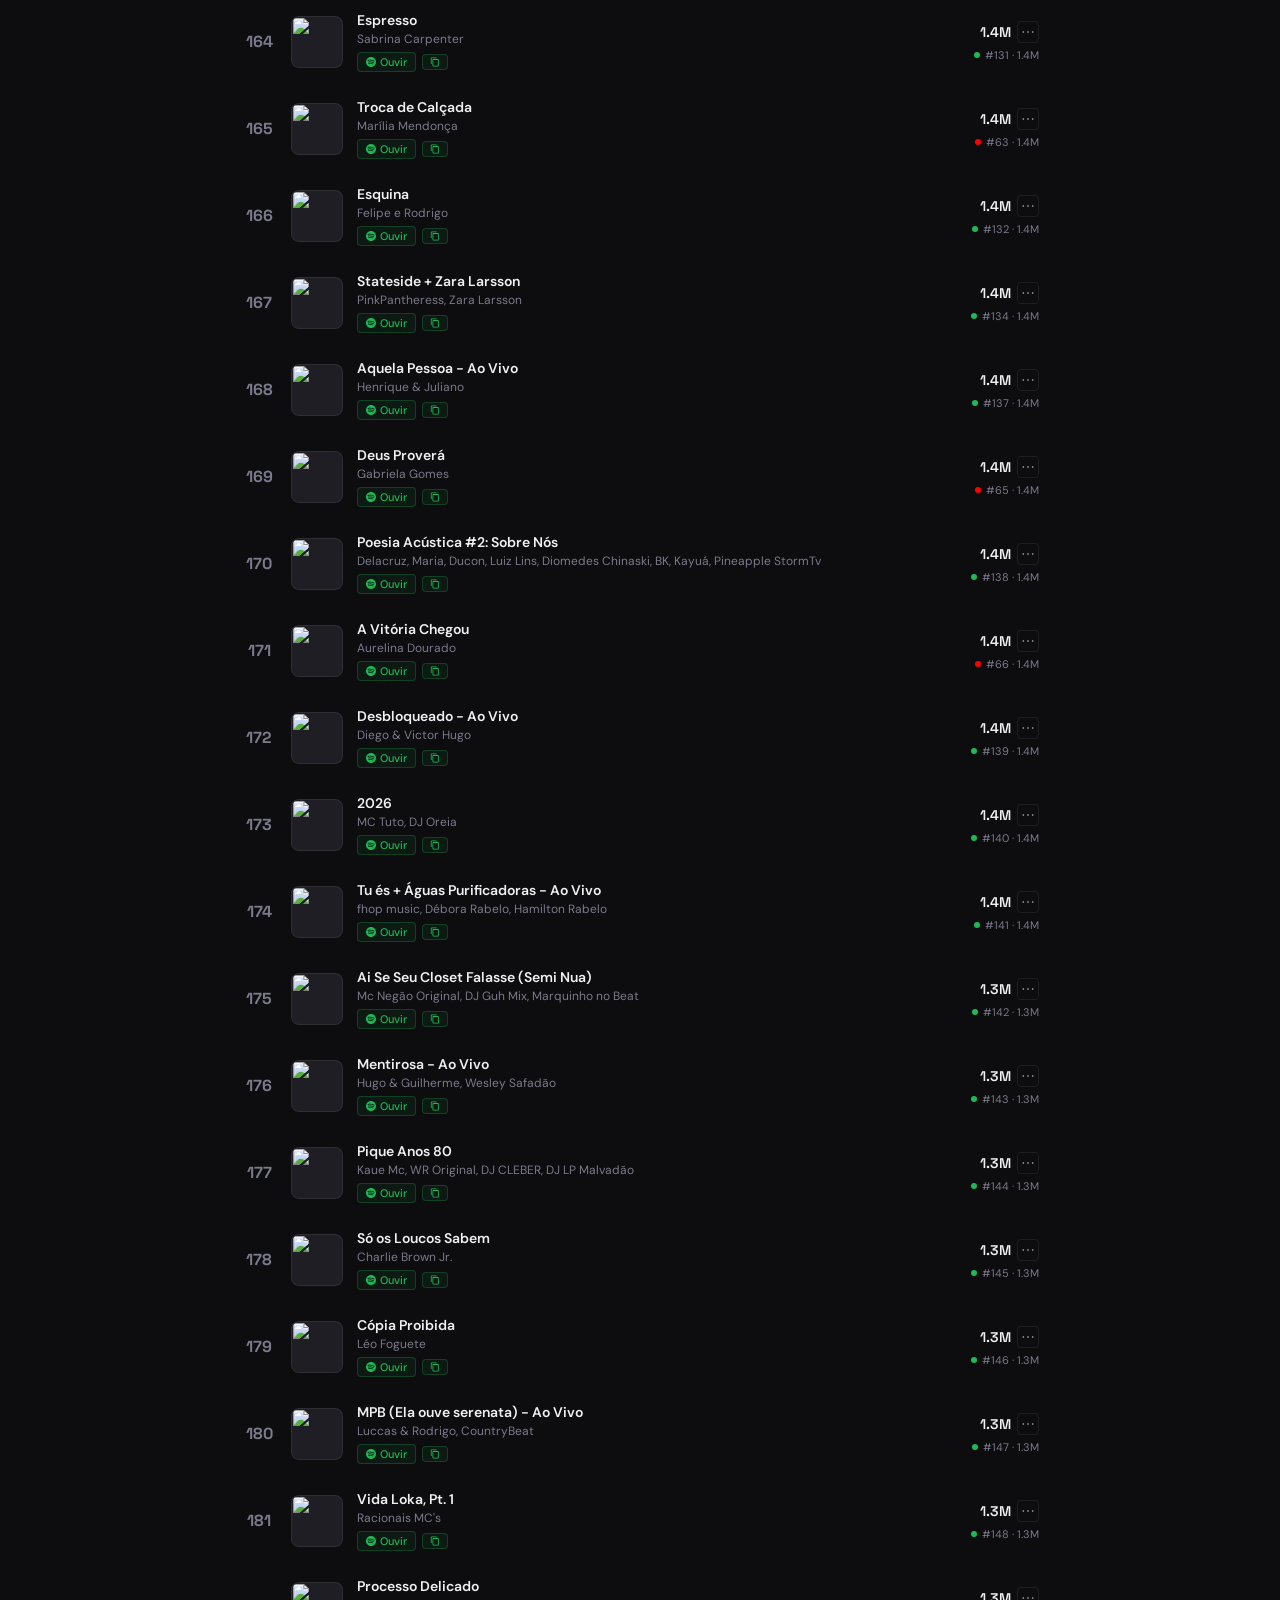
==== commit cd55cd23: "Update index.html" ====
--- a/index.html
+++ b/index.html
@@ -420,7 +420,10 @@
 
 function fmt(n) {
   if (!n) return "—";
-  return n.toLocaleString("en-US");
+  if (n >= 1e9) return (n / 1e9).toFixed(1) + "B";
+  if (n >= 1e6) return (n / 1e6).toFixed(1) + "M";
+  if (n >= 1e3) return (n / 1e3).toFixed(0) + "K";
+  return n.toString();
 }
 
 async function retryThumbnail(img) {
@@ -668,6 +671,8 @@
   const container = document.getElementById("genre-filters");
   container.innerHTML = "";
   buildGenreFilters();
+}
+
 // ── Genre Override UI ───────────────────────────────────────────────────────
 let activeDropdown = null;
 
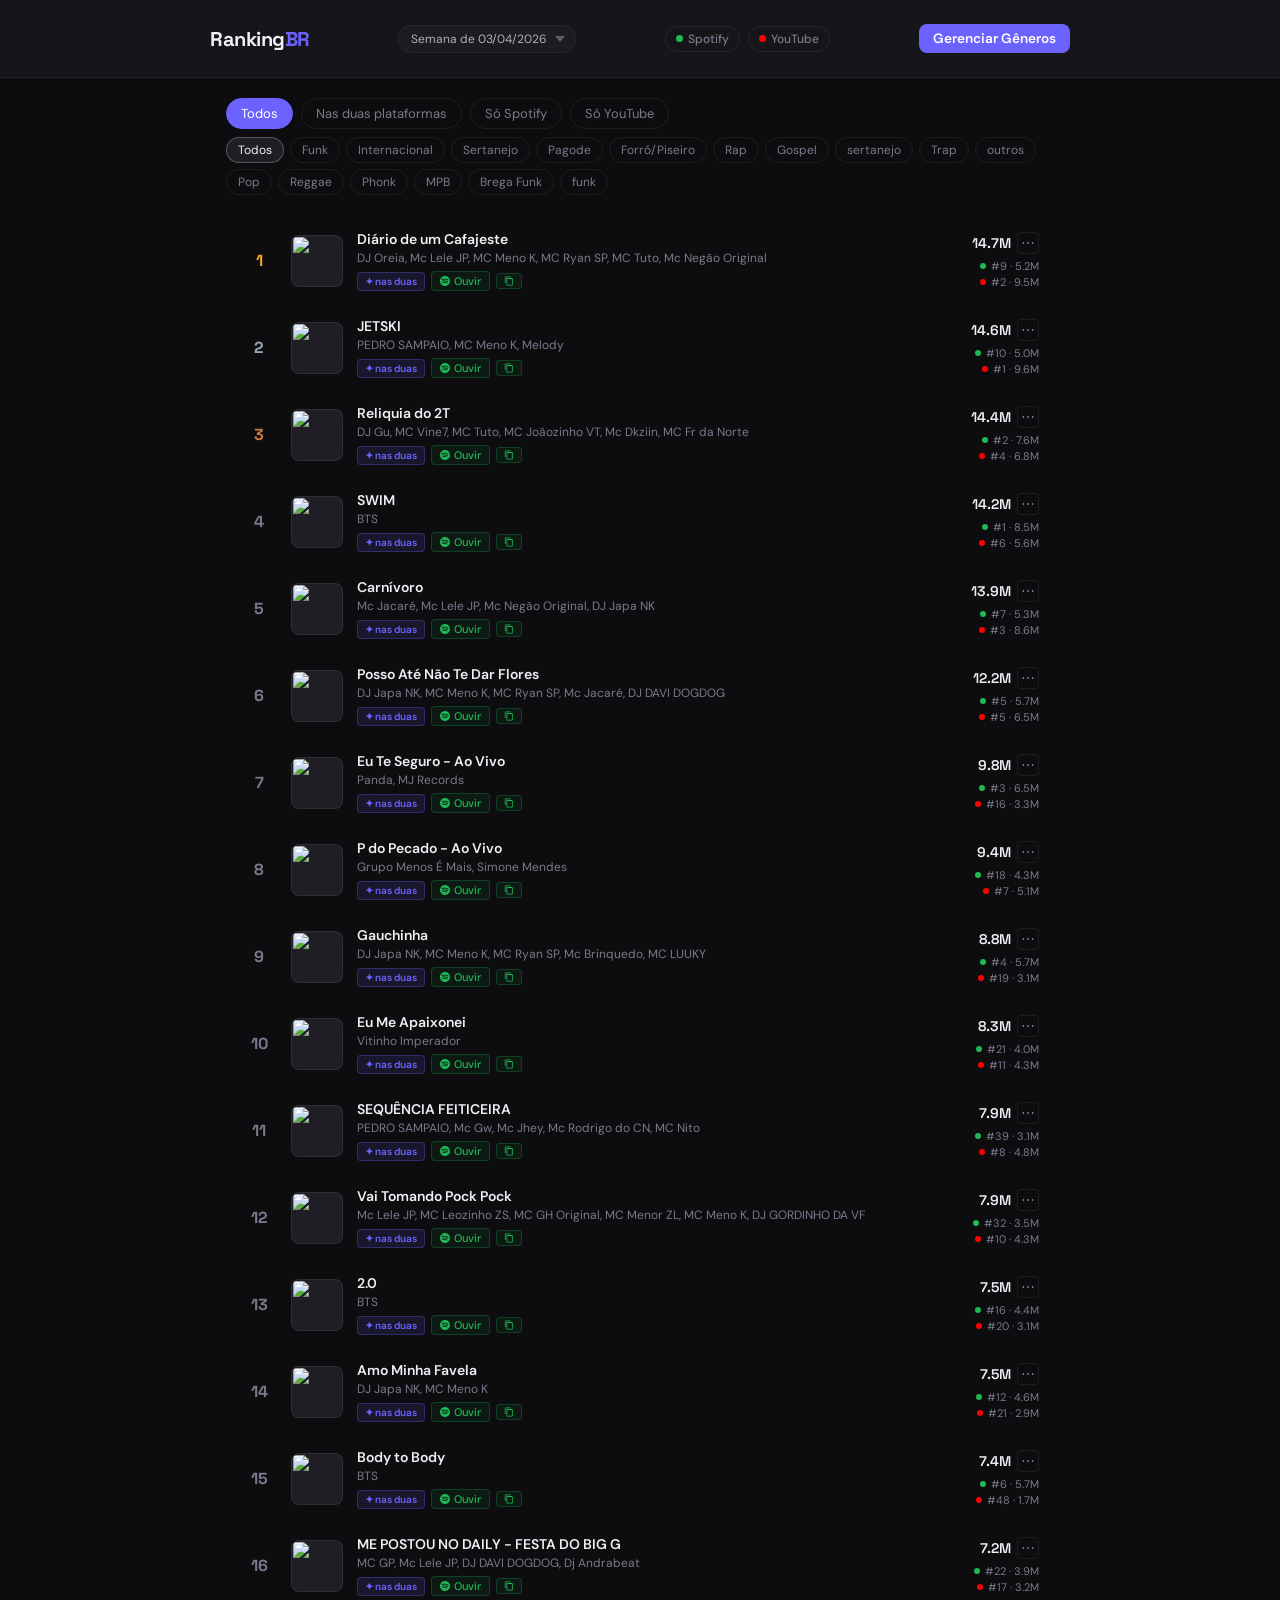
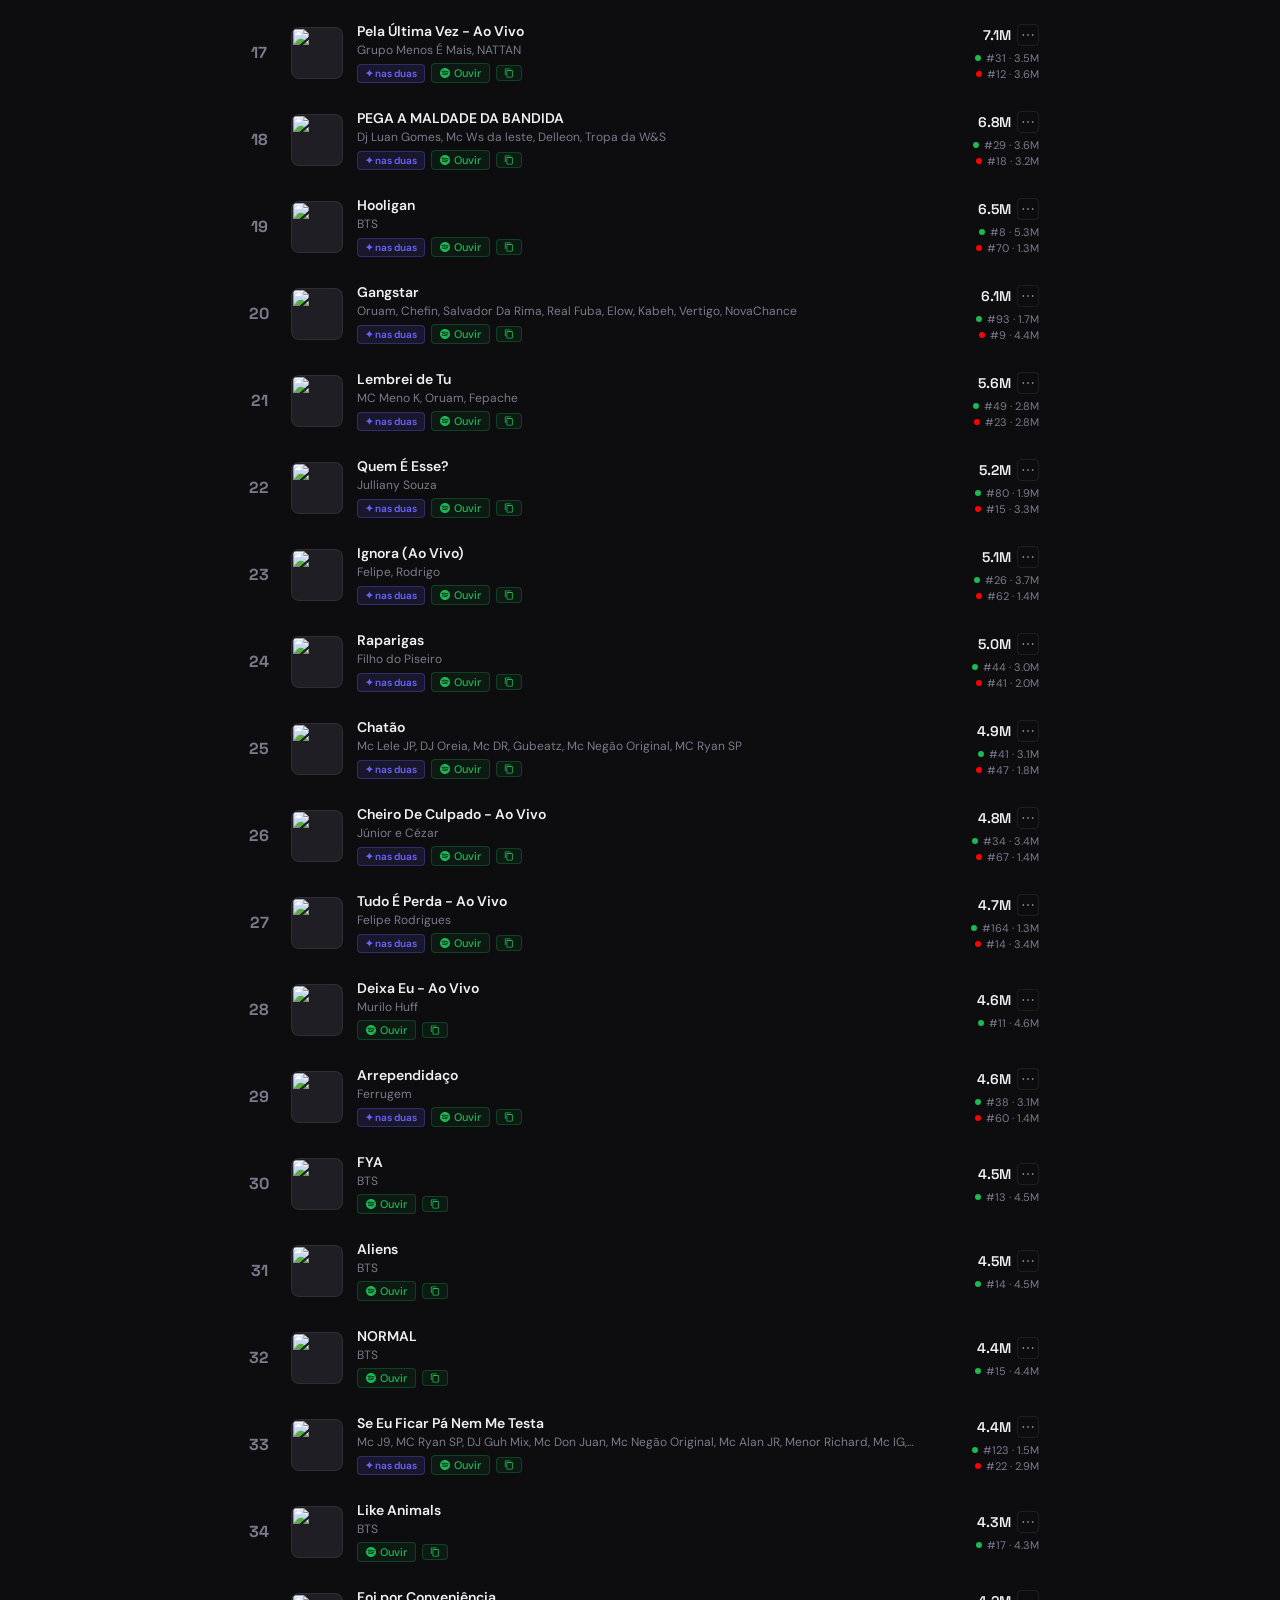
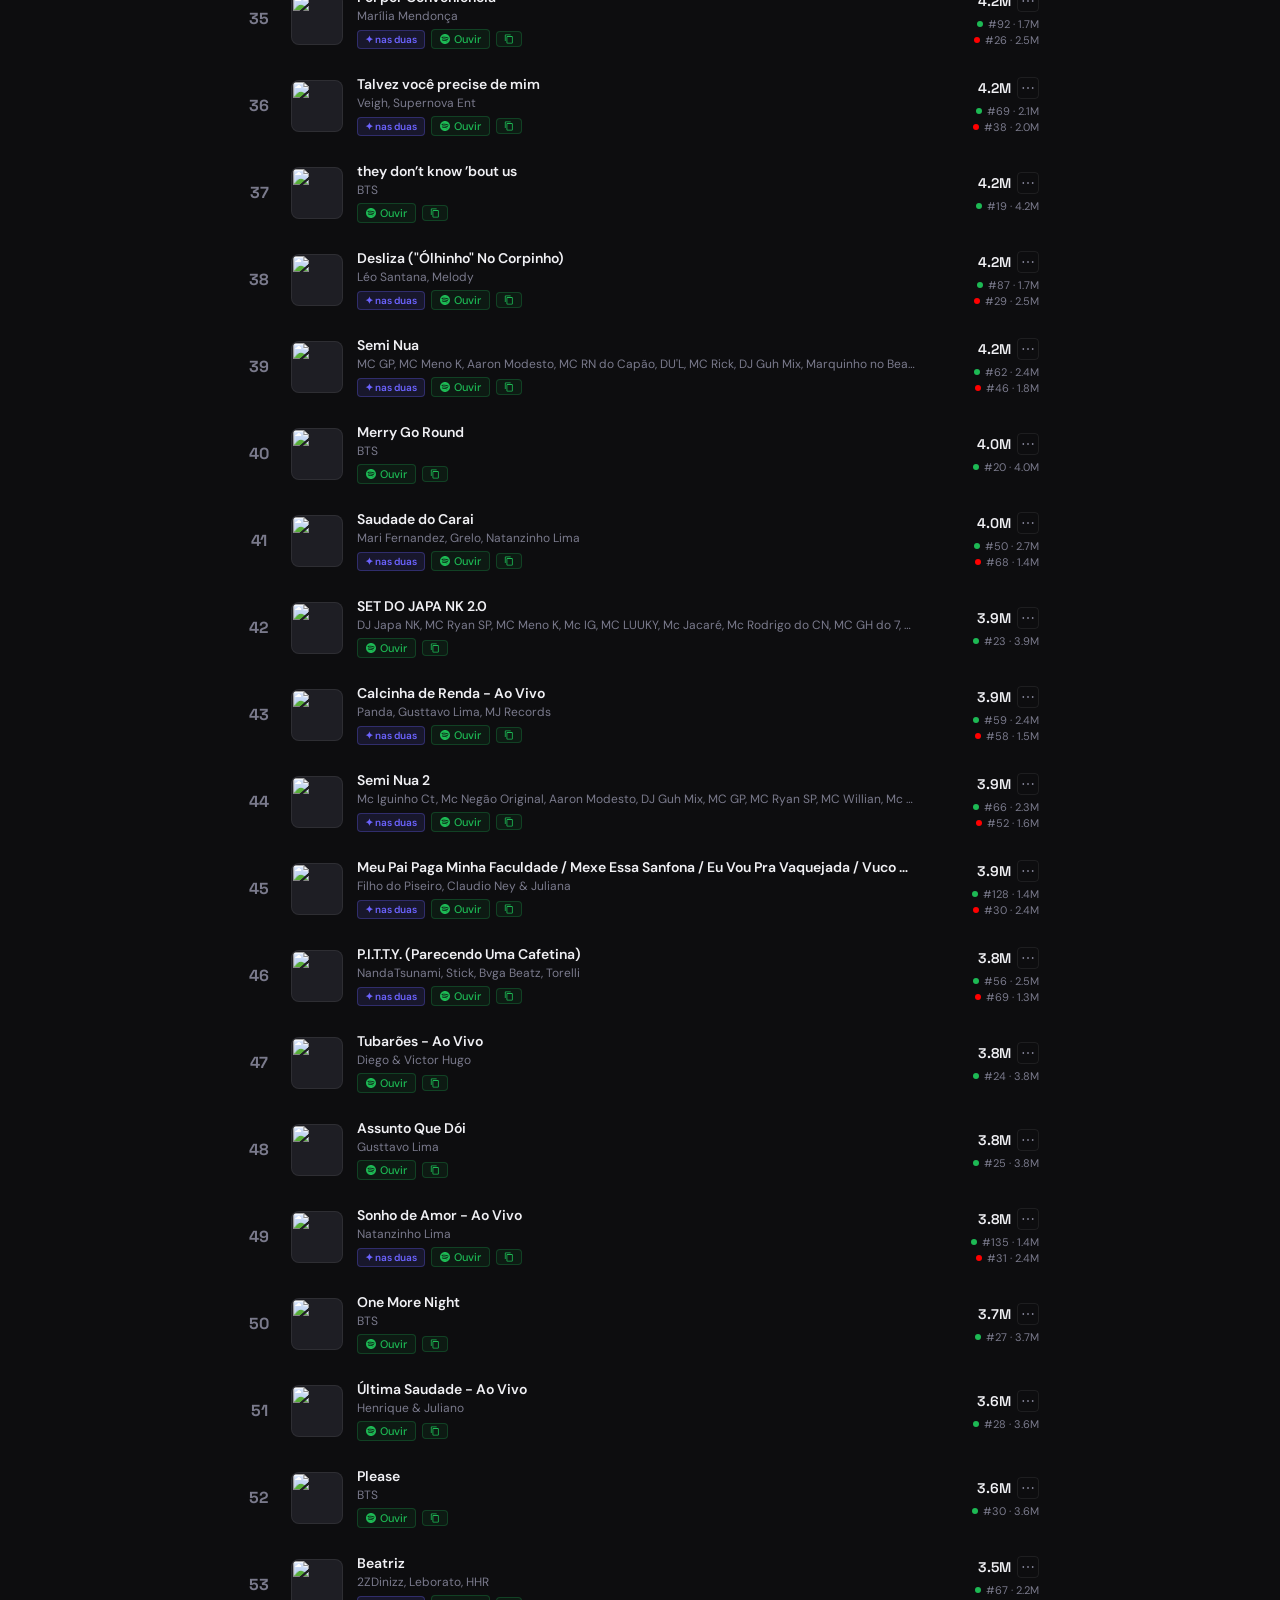
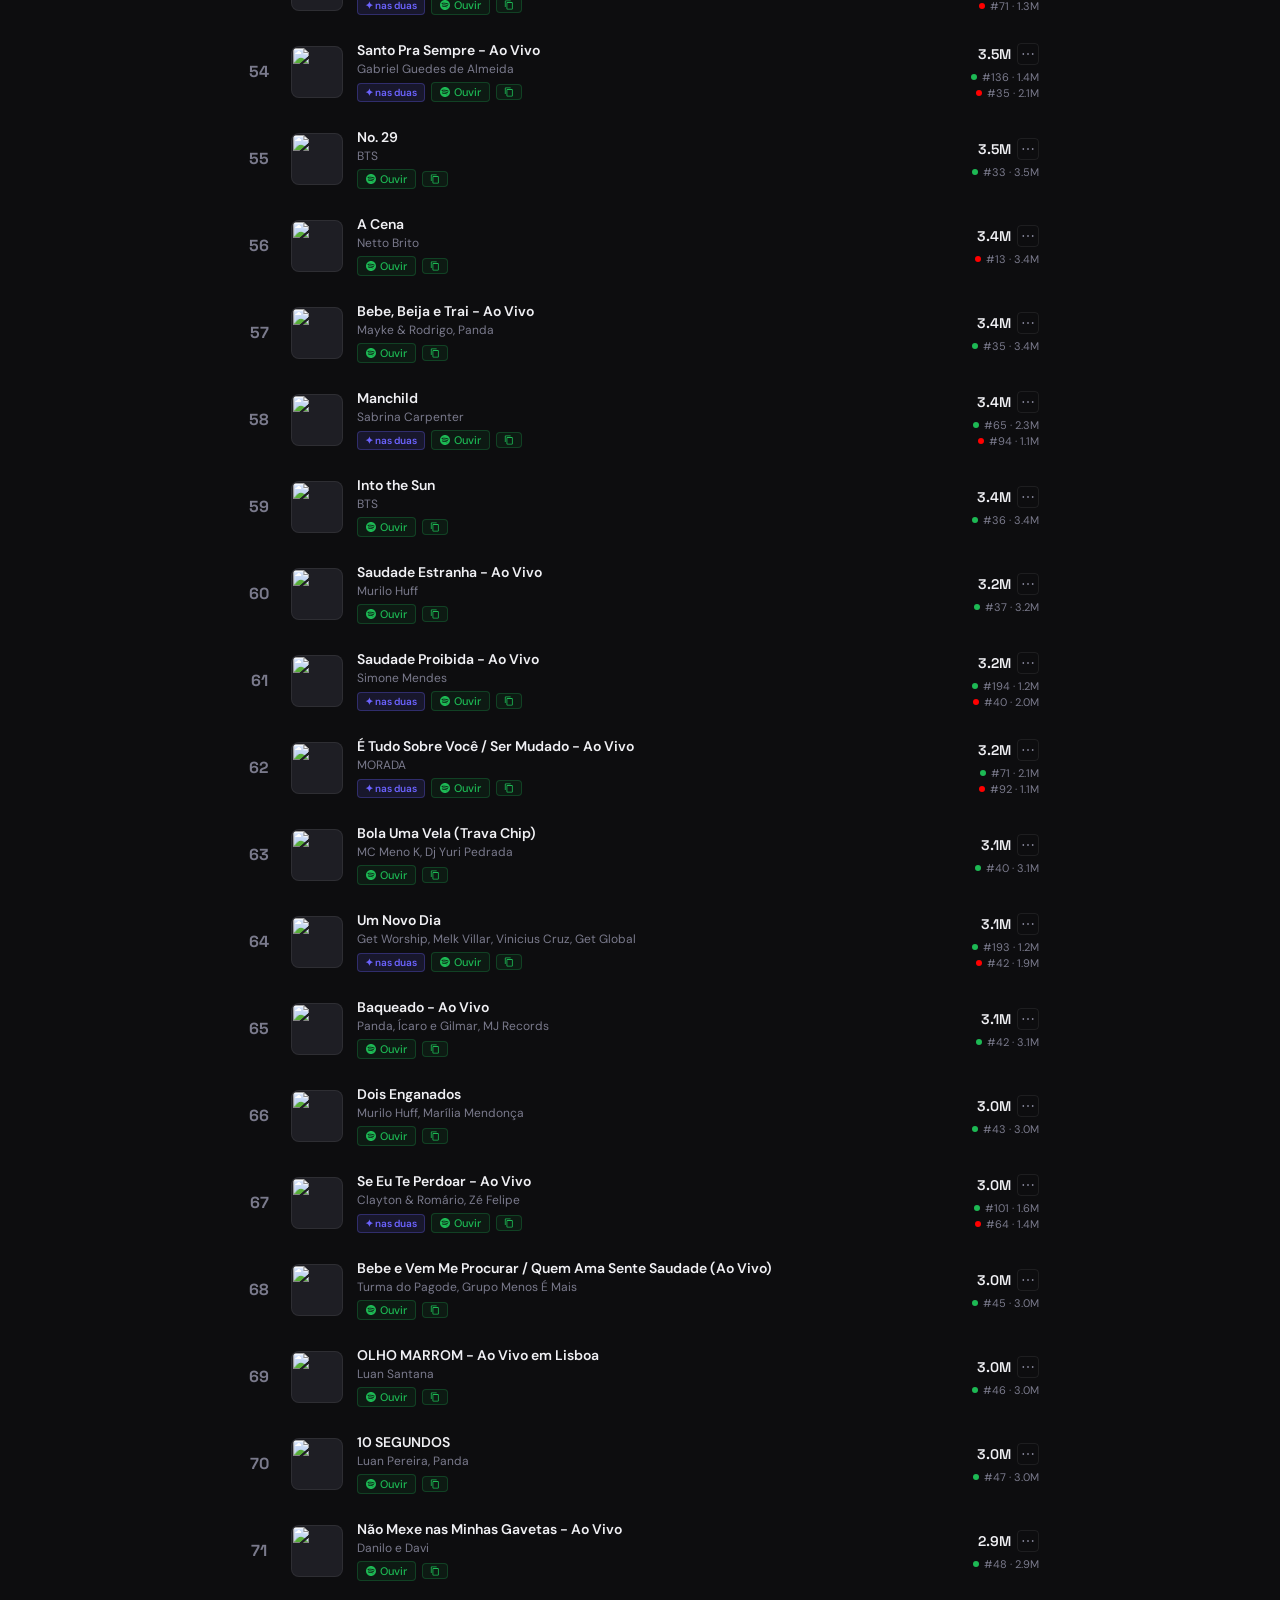
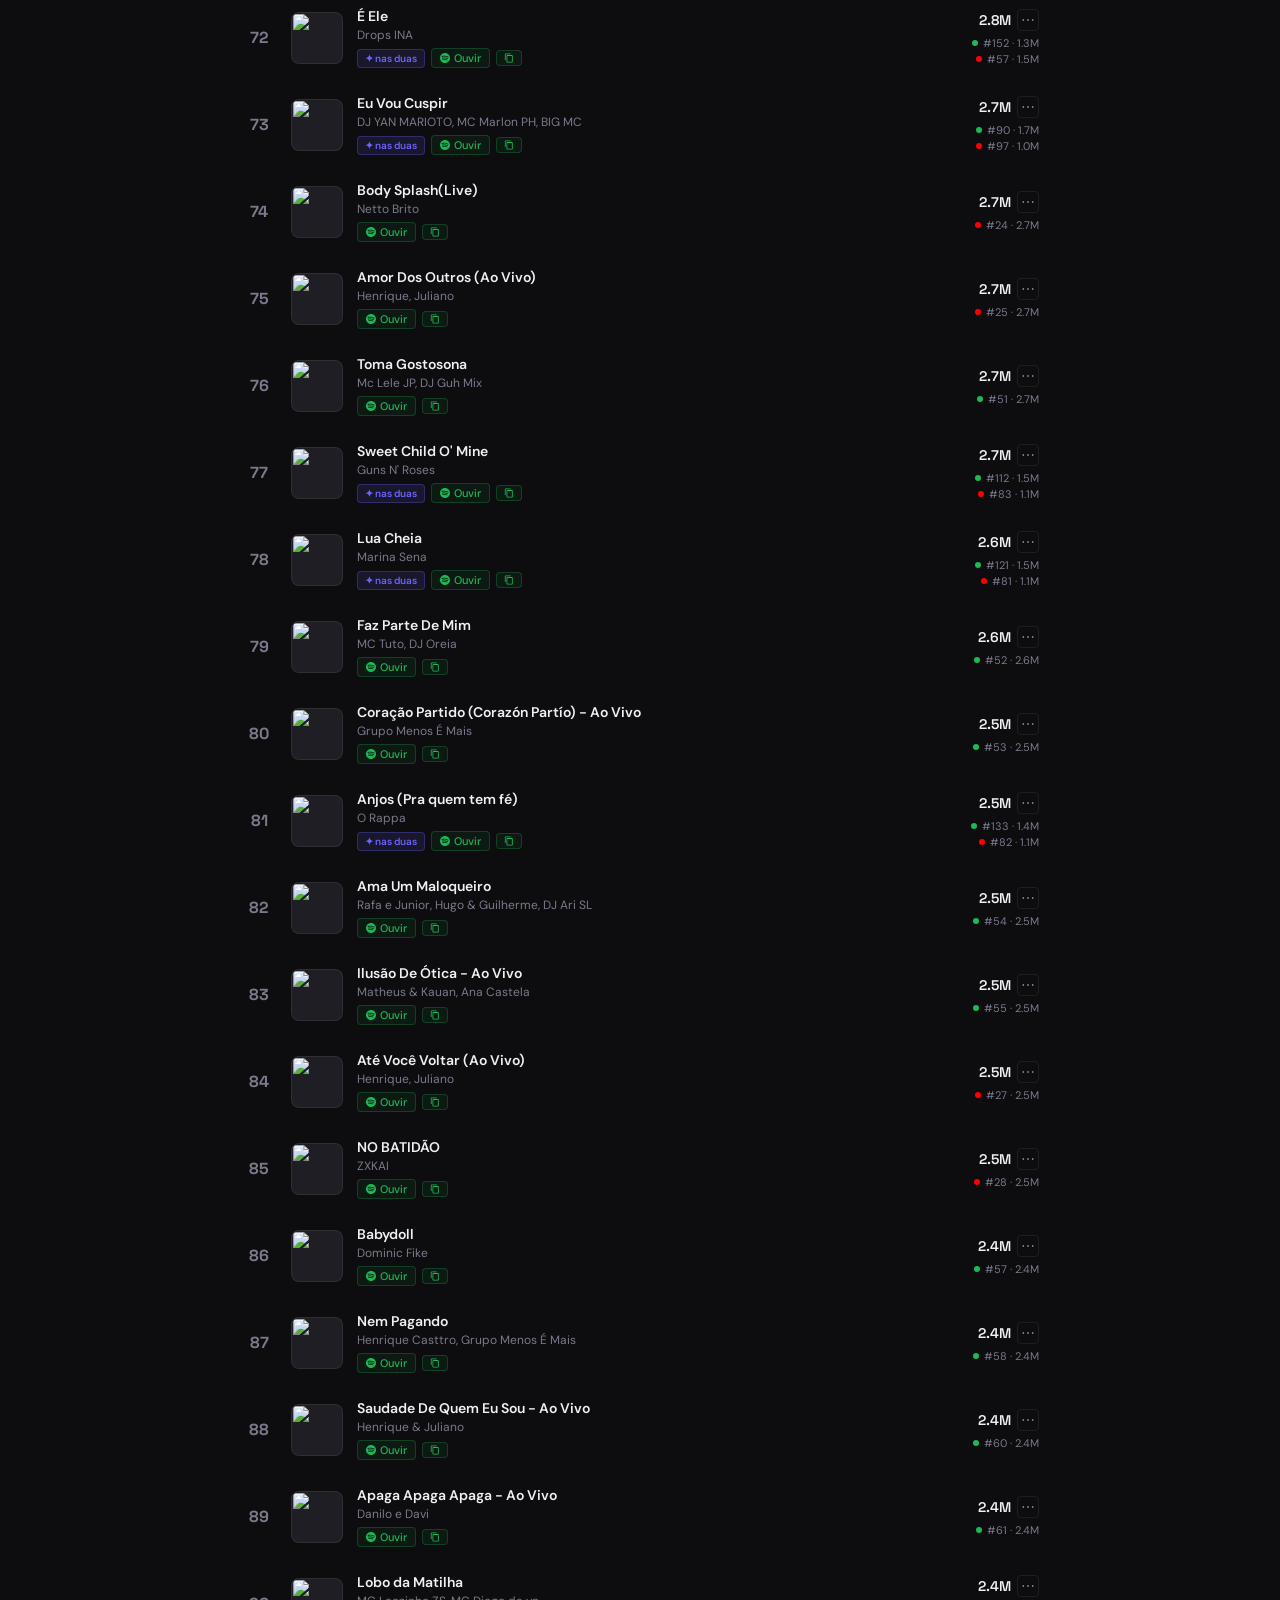
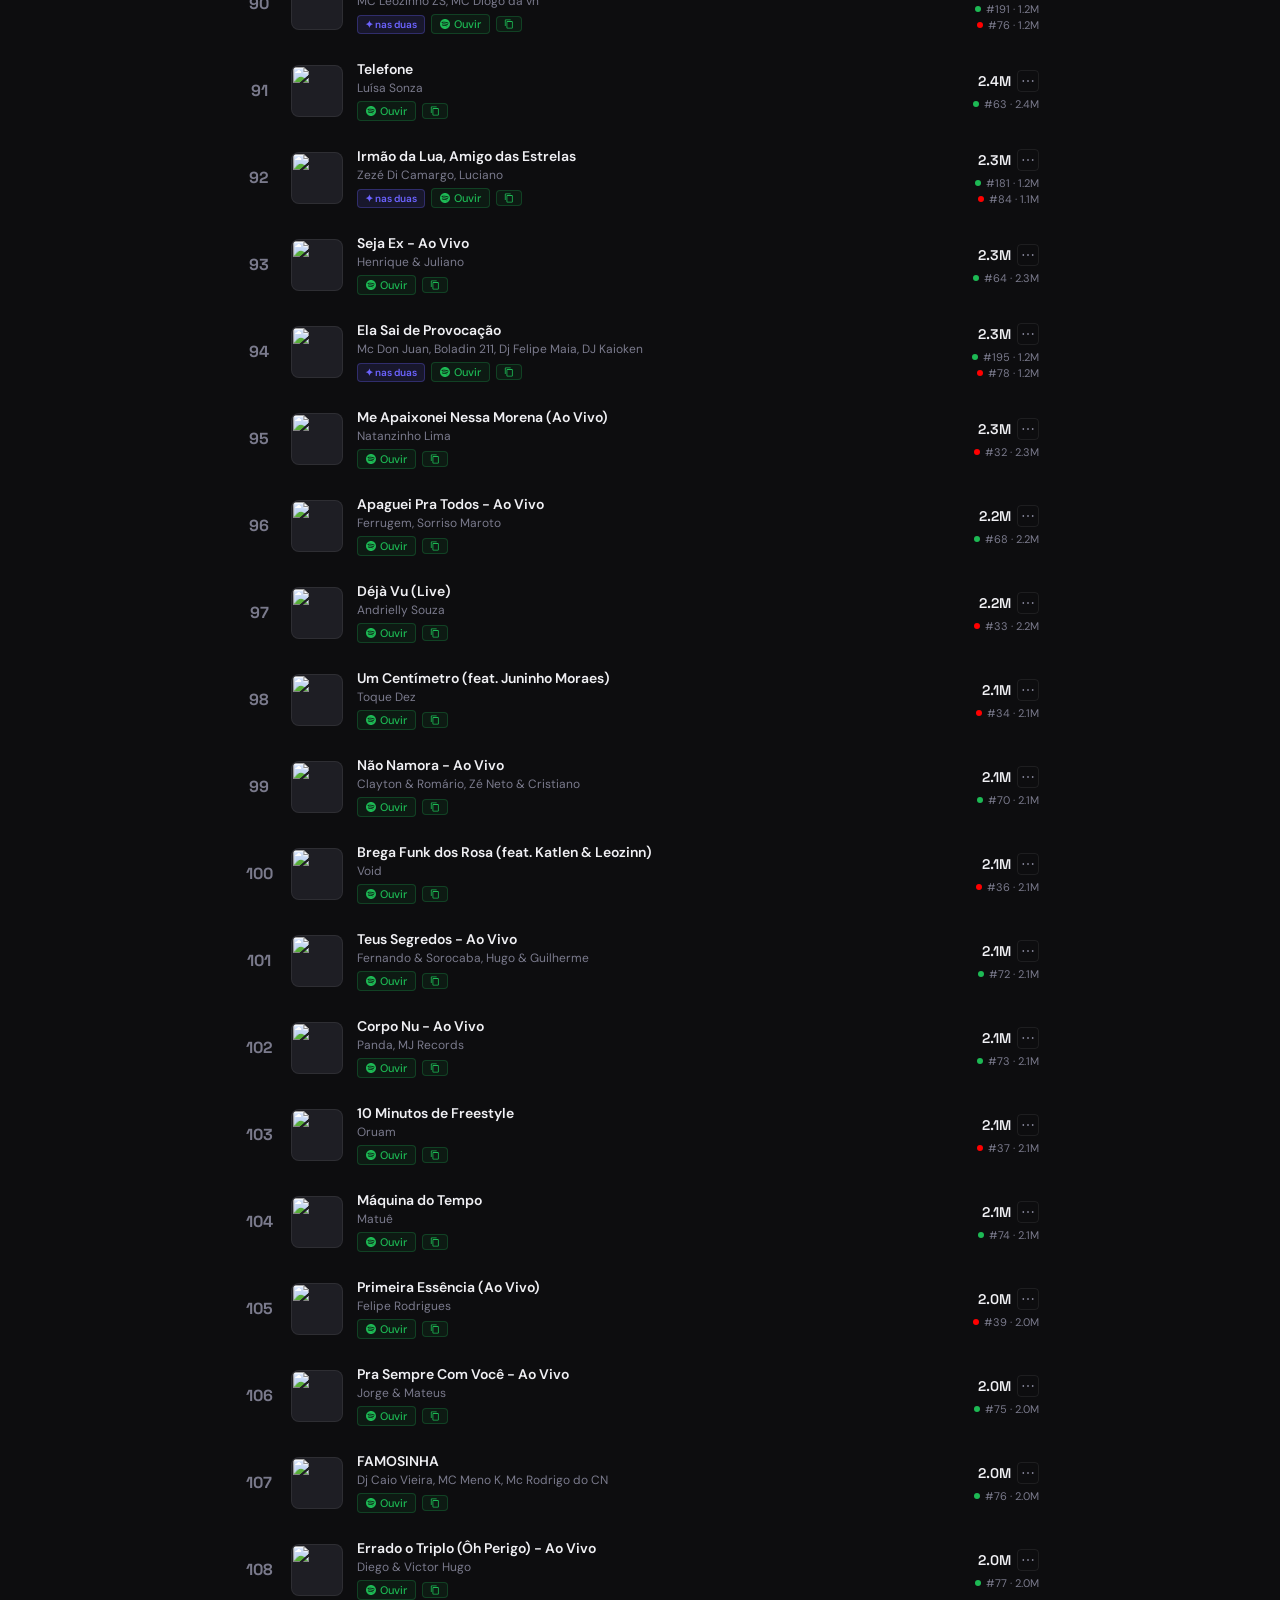
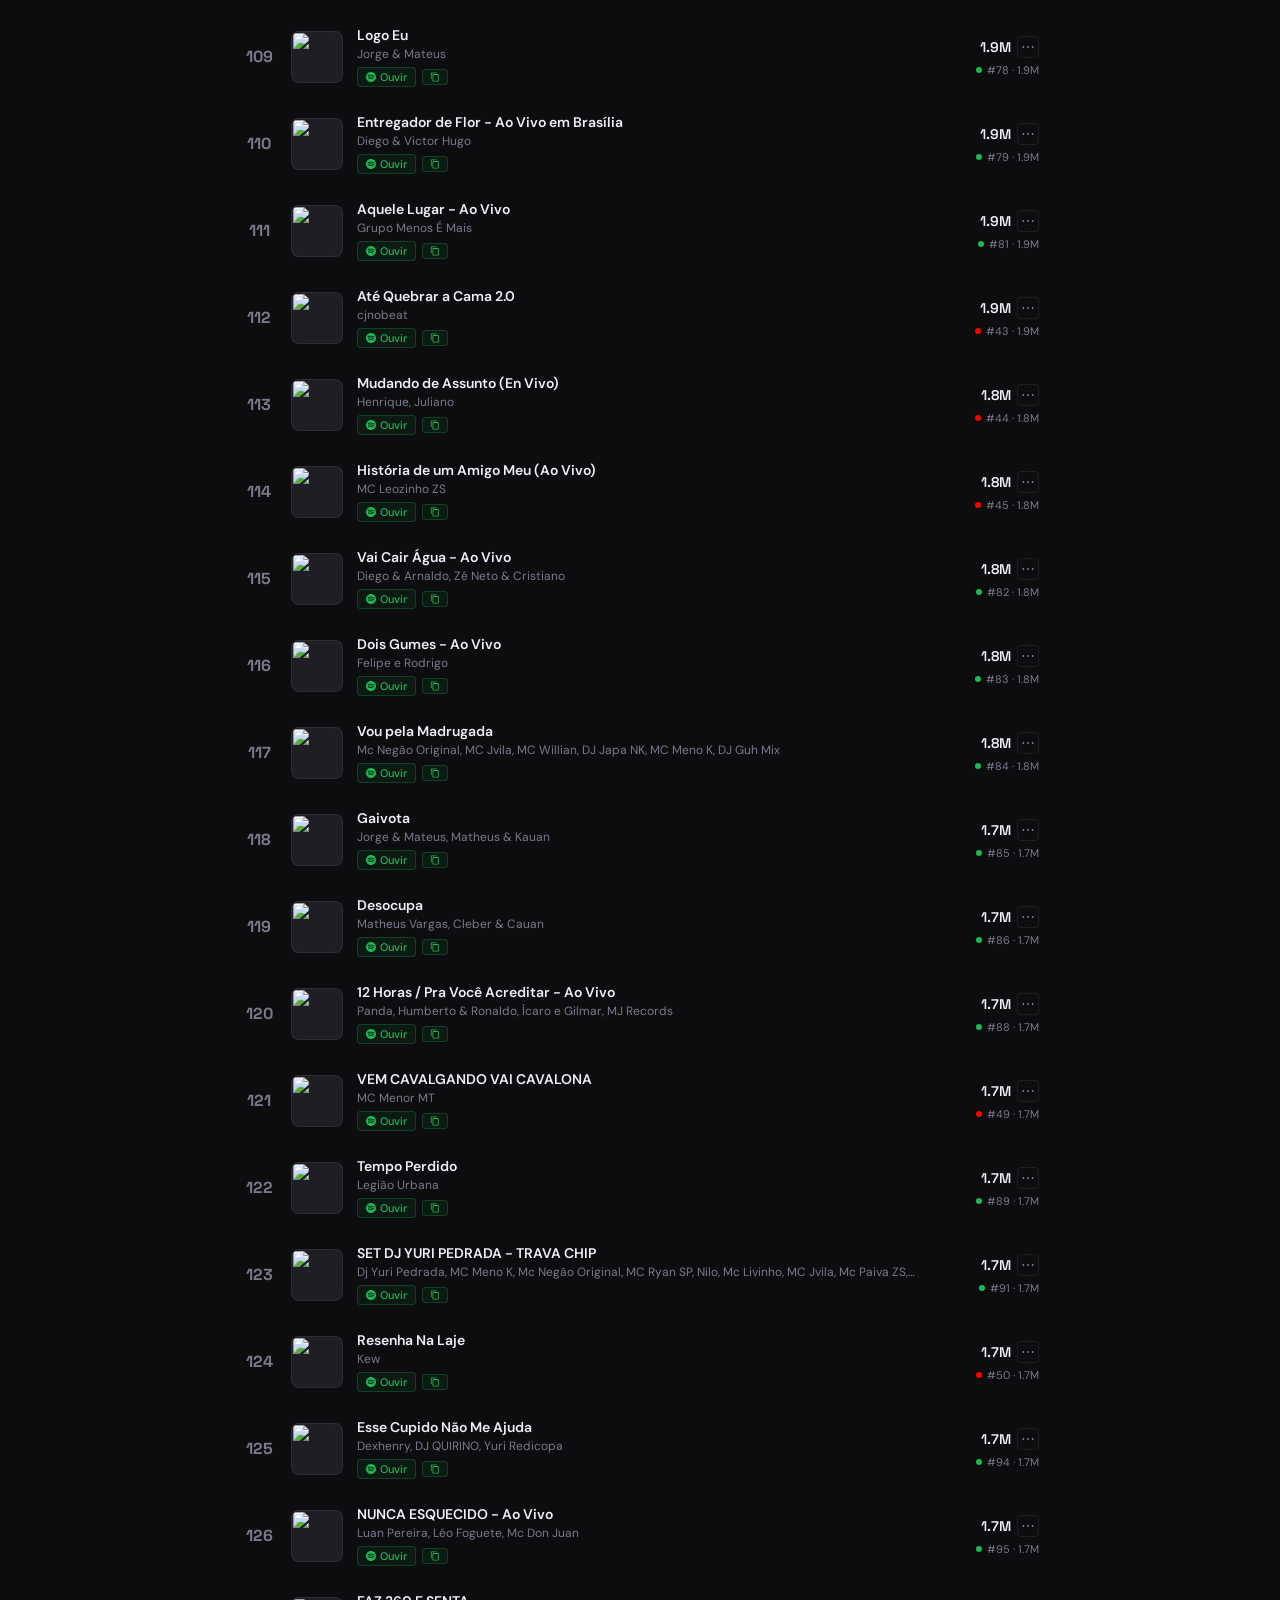
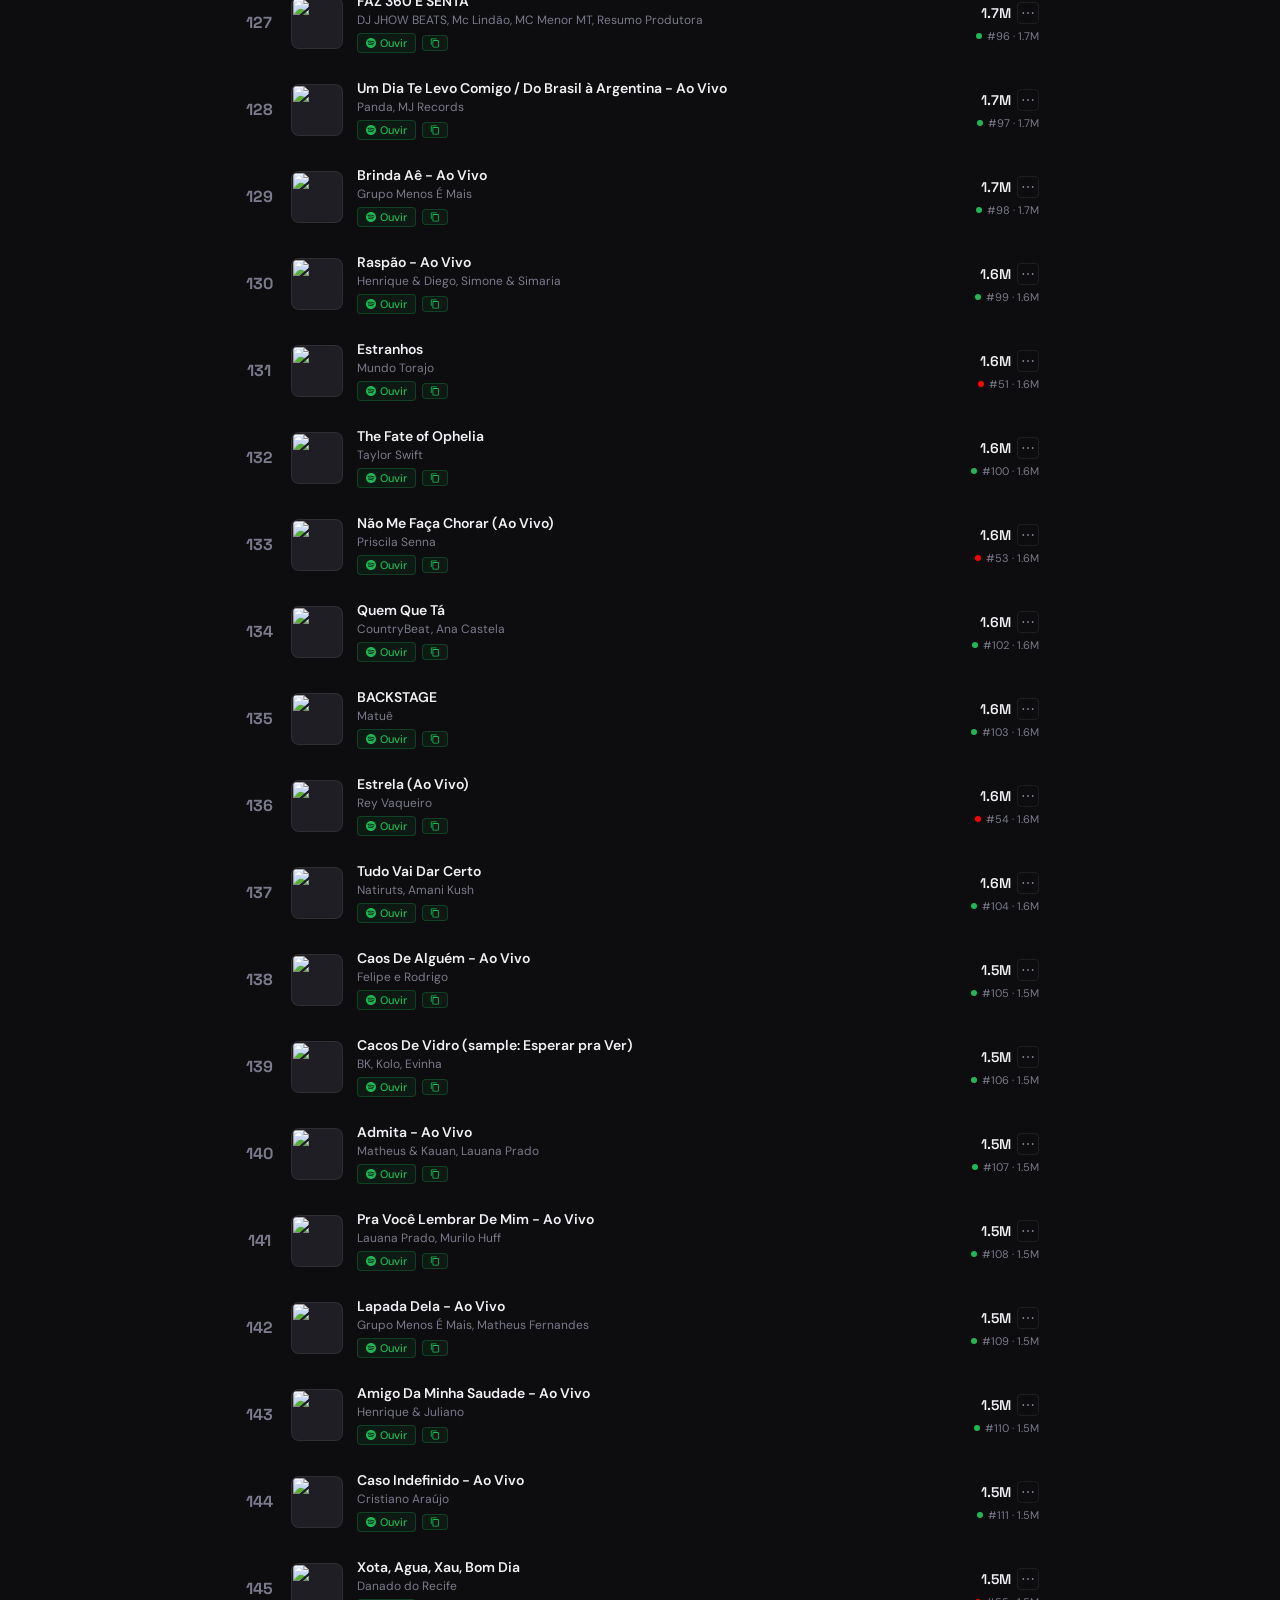
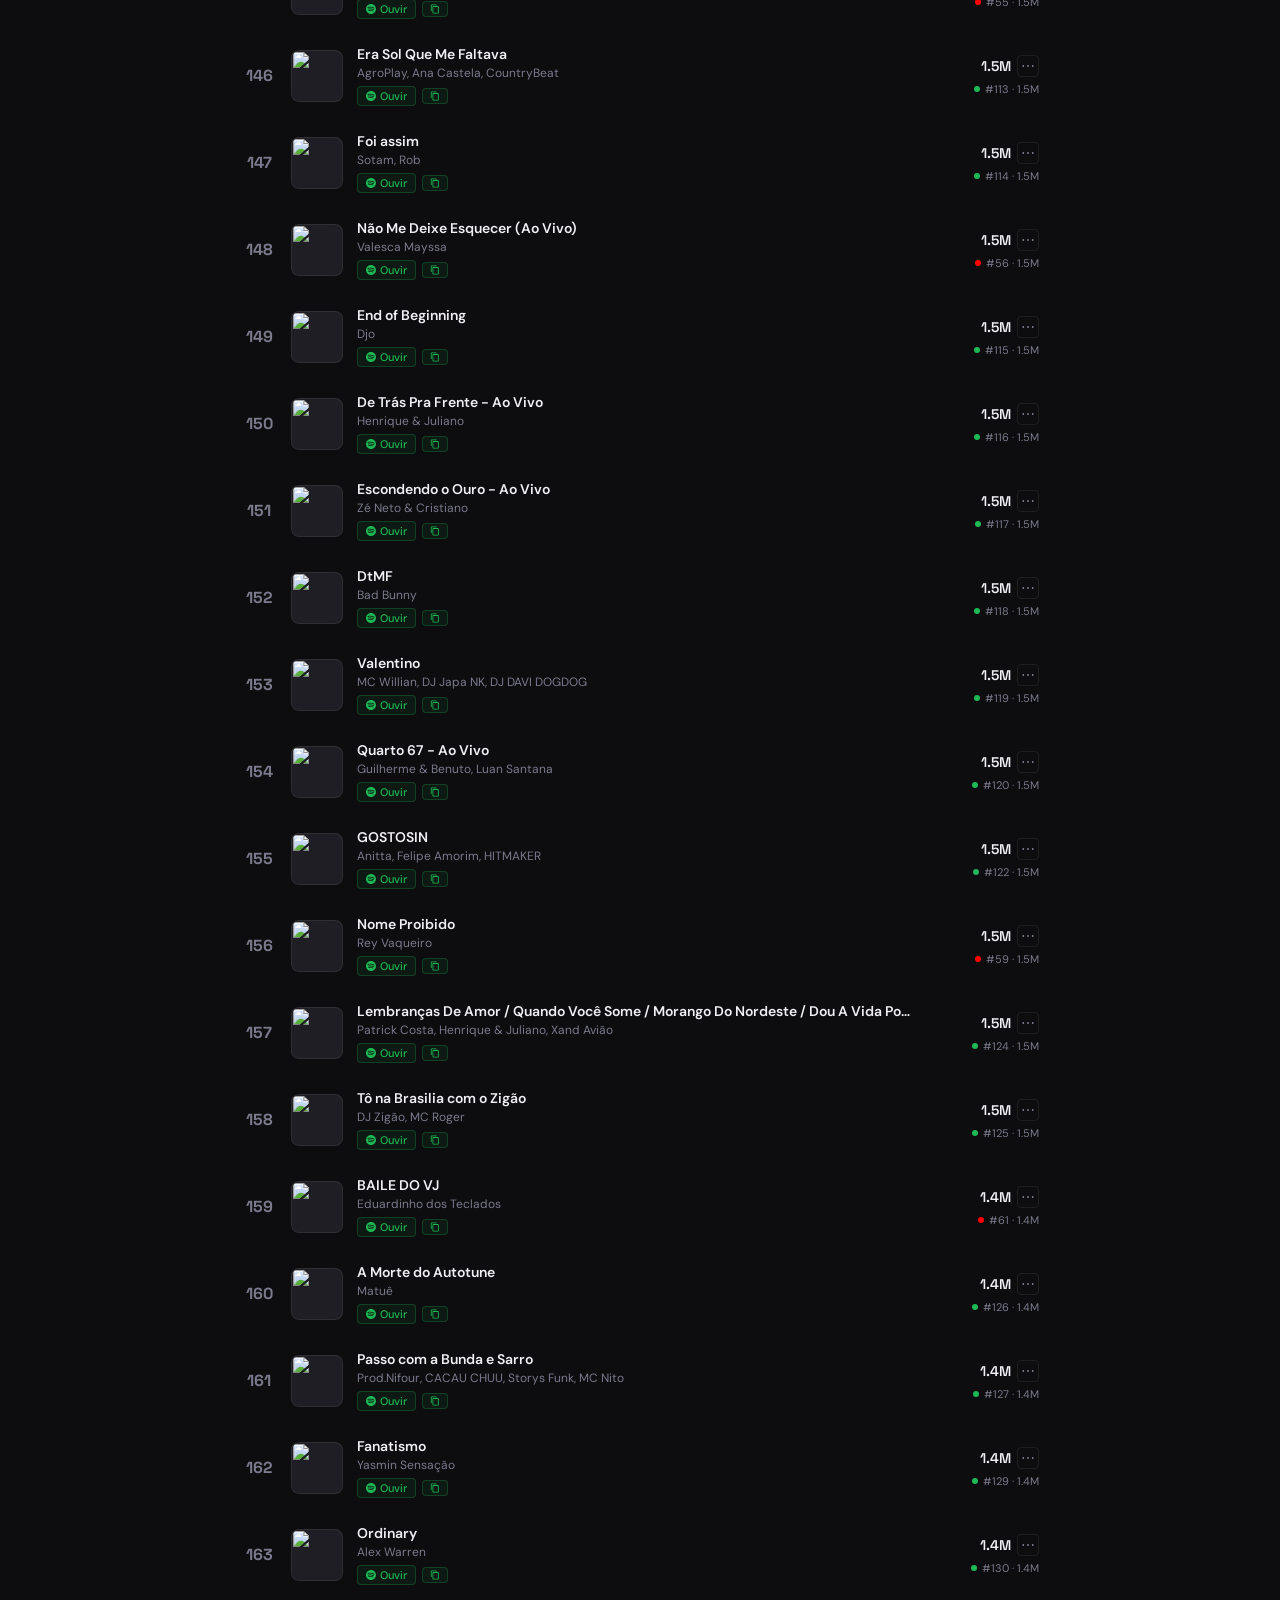
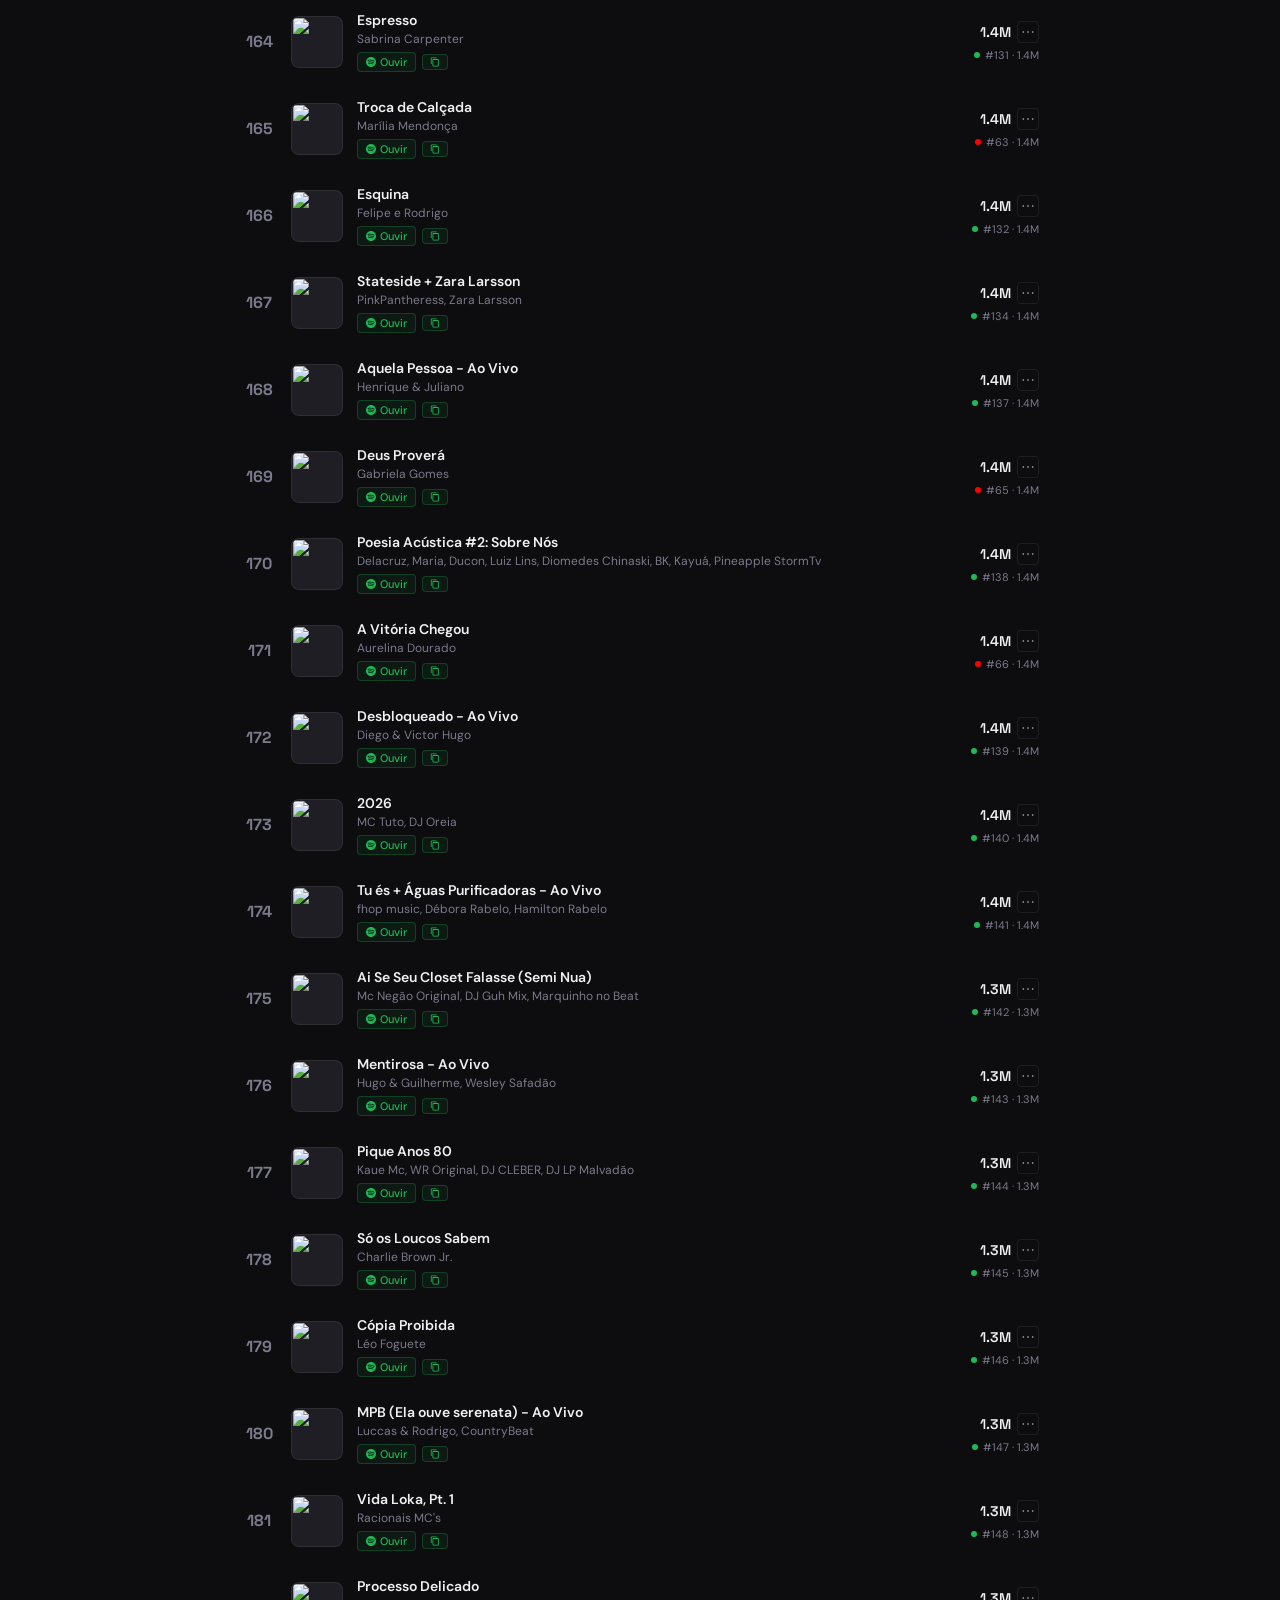
==== commit e2b0a56b: "refactor: code review completo + seletor de semana - Corrige XSS no index.html (esc() em todos os da" ====
--- a/index.html
+++ b/index.html
@@ -6,29 +6,8 @@
   <title>Ranking Brasil Semanal — Spotify + YouTube</title>
   <link rel="preconnect" href="https://fonts.googleapis.com" />
   <link href="https://fonts.googleapis.com/css2?family=DM+Sans:wght@400;500;600&family=Space+Grotesk:wght@500;700&display=swap" rel="stylesheet" />
+  <link rel="stylesheet" href="styles.css" />
   <style>
-    :root {
-      --sp: #1DB954;
-      --yt: #FF0000;
-      --gold: #F5A623;
-      --silver: #9BA8B5;
-      --bronze: #C97B3B;
-      --bg: #0d0d0f;
-      --surface: #16161a;
-      --surface2: #1e1e24;
-      --border: rgba(255,255,255,0.07);
-      --text: #f0f0f4;
-      --muted: #7a7a8c;
-      --accent: #6C63FF;
-    }
-    * { box-sizing: border-box; margin: 0; padding: 0; }
-    body {
-      font-family: 'DM Sans', sans-serif;
-      background: var(--bg);
-      color: var(--text);
-      min-height: 100vh;
-    }
-
     /* ── HEADER ── */
     header {
       background: var(--surface);
@@ -47,21 +26,29 @@
       gap: 1rem;
       flex-wrap: wrap;
     }
-    .logo {
-      font-family: 'Space Grotesk', sans-serif;
-      font-size: 1.25rem;
-      font-weight: 700;
-      letter-spacing: -0.5px;
+    .logo { font-size: 1.25rem; }
+    .week-select {
+      font-family: 'DM Sans', sans-serif;
+      font-size: 12px;
       color: var(--text);
-    }
-    .logo span { color: var(--accent); }
-    .week-badge {
-      font-size: 12px;
-      color: var(--muted);
       background: var(--surface2);
       border: 1px solid var(--border);
-      padding: 4px 10px;
+      padding: 5px 28px 5px 12px;
       border-radius: 20px;
+      cursor: pointer;
+      appearance: none;
+      -webkit-appearance: none;
+      background-image: url("data:image/svg+xml,%3Csvg xmlns='http://www.w3.org/2000/svg' width='10' height='6' fill='%237a7a8c'%3E%3Cpath d='M0 0l5 6 5-6z'/%3E%3C/svg%3E");
+      background-repeat: no-repeat;
+      background-position: right 10px center;
+      transition: border-color 0.15s;
+      outline: none;
+    }
+    .week-select:hover { border-color: rgba(255,255,255,0.2); }
+    .week-select:focus { border-color: var(--accent); }
+    .week-select option {
+      background: var(--surface);
+      color: var(--text);
     }
     .platform-pills { display: flex; gap: 8px; }
     .pill {
@@ -343,14 +330,6 @@
       border-top: 1px solid var(--border); margin-top: 2rem;
     }
     footer a { color: var(--muted); }
-    .btn-manage-genres {
-      display: inline-block; background: var(--accent); color: #fff;
-      padding: 6px 14px; border-radius: 8px;
-      font-weight: 600; font-size: .85rem;
-      text-decoration: none; white-space: nowrap;
-    }
-    .btn-manage-genres:hover { opacity: .85; }
-
     @media (max-width: 520px) {
       .track { grid-template-columns: 28px 40px 1fr auto; gap: 8px; }
       .track-thumb { width: 40px; height: 40px; }
@@ -365,7 +344,9 @@
 <header>
   <div class="header-inner">
     <div><div class="logo">Ranking<span>BR</span></div></div>
-    <div id="week-badge" class="week-badge">carregando...</div>
+    <select id="week-select" class="week-select" disabled>
+      <option>carregando...</option>
+    </select>
     <div class="platform-pills">
       <div class="pill"><span class="dot" style="background:var(--sp)"></span>Spotify</div>
       <div class="pill"><span class="dot" style="background:var(--yt)"></span>YouTube</div>
@@ -390,23 +371,16 @@
 </main>
 
 <footer>
-  Dados: <a href="https://kworb.net/spotify/country/br_weekly.html" target="_blank">kworb Spotify BR</a> +
-  <a href="https://kworb.net/youtube/insights/br.html" target="_blank">kworb YouTube BR</a> •
+  Dados: <a href="https://kworb.net/spotify/country/br_weekly.html" target="_blank" rel="noopener">kworb Spotify BR</a> +
+  <a href="https://kworb.net/youtube/insights/br.html" target="_blank" rel="noopener">kworb YouTube BR</a> •
   Atualizado toda sexta-feira
 </footer>
 
-<script>
+<script type="module">
+import { SUPABASE_URL, SB_HEADERS, sbRpc, esc } from './config.js';
+
 const EMOJIS = ["🔥","🎵","⭐","👑","💥","🎤","🎶","🥁","🎸","🎧",
                 "🌟","💫","🏆","🎼","🎹","🎺","🎻","🪗","🪘","🥳"];
-
-const SUPABASE_URL  = "https://suzcbyzidnzzahwrkveh.supabase.co";
-const SUPABASE_ANON = "eyJhbGciOiJIUzI1NiIsInR5cCI6IkpXVCJ9.eyJpc3MiOiJzdXBhYmFzZSIsInJlZiI6InN1emNieXppZG56emFod3JrdmVoIiwicm9sZSI6ImFub24iLCJpYXQiOjE3NzUwNTE0OTgsImV4cCI6MjA5MDYyNzQ5OH0.78EgRoCBydInVGZNlTOmUzlNjcJhgu04VtKrzN9TSyQ";
-const SB_HEADERS    = {
-  "Content-Type":  "application/json",
-  "apikey":        SUPABASE_ANON,
-  "Authorization": `Bearer ${SUPABASE_ANON}`,
-  "Prefer":        "return=representation",
-};
 
 let allTracks      = [];
 let allGenres      = [];        // [{id, name}] — fonte oficial
@@ -447,8 +421,10 @@
         if (track) track.thumbnail_url = data.thumbnail_url;
       }
     }
-  } catch (_) {}
-}
+  } catch (e) { console.warn("Fallback thumbnail falhou:", e); }
+}
+// Expor para onerror inline
+window.retryThumbnail = retryThumbnail;
 
 function loadMissingThumbnails() {
   document.querySelectorAll('.track-thumb img[data-spotify]').forEach(img => {
@@ -463,15 +439,7 @@
     setTimeout(() => { btn.innerHTML = orig; }, 1500);
   });
 }
-
-async function sbRpc(fn, params) {
-  const r = await fetch(`${SUPABASE_URL}/rest/v1/rpc/${fn}`, {
-    method: "POST", headers: SB_HEADERS, body: JSON.stringify(params),
-  });
-  if (!r.ok) { const e = await r.json().catch(() => ({})); throw new Error(e.message || `HTTP ${r.status}`); }
-  const txt = await r.text();
-  return txt ? JSON.parse(txt) : null;
-}
+window.copyLink = copyLink;
 
 function filterByPlatform(tracks) {
   if (currentFilter === "both")    return tracks.filter(t => t.in_both);
@@ -489,11 +457,9 @@
 function applyGenreFilter(tracks) {
   if (currentGenres.size === 0) return tracks;
   return tracks.filter(t => {
-    // Override manual tem prioridade
     if (t.spotify_id && trackOverrides[t.spotify_id] !== undefined) {
       return currentGenres.has(trackOverrides[t.spotify_id] || "outros");
     }
-    // Multi-gênero via _genres (artistas com 2+ gêneros)
     const genres = t._genres || [t.genre || "outros"];
     return genres.some(g => currentGenres.has(g));
   });
@@ -501,14 +467,12 @@
 
 function buildGenreFilters() {
   const container = document.getElementById("genre-filters");
-  // Count genres across ALL tracks
   const genreCounts = {};
   for (const t of allTracks) {
     for (const g of (t._genres || [t.genre || "outros"])) {
       genreCounts[g] = (genreCounts[g] || 0) + 1;
     }
   }
-  const genres = Object.keys(genreCounts).sort((a, b) => genreCounts[b] - genreCounts[a]);
   container.innerHTML = "";
 
   const platformFiltered = filterByPlatform(allTracks);
@@ -558,7 +522,7 @@
     const filterPos = i + 1;
     const globalPos = t.rank;
 
-    const thumbContent = `<img src="${t.thumbnail_url || ''}" width="52" height="52" alt="" data-spotify="${t.spotify_url || ''}" onerror="retryThumbnail(this)">`;
+    const thumbContent = `<img src="${esc(t.thumbnail_url || '')}" width="52" height="52" alt="" data-spotify="${esc(t.spotify_url || '')}" onerror="retryThumbnail(this)">`;
     let rankHtml;
     if (hasGenreFilter) {
       const fpCls = filterPos === 1 ? "rank-1" : filterPos === 2 ? "rank-2" : filterPos === 3 ? "rank-3" : "";
@@ -571,12 +535,13 @@
       rankHtml = `<div class="rank-num ${gpCls}">${globalPos}</div>`;
     }
 
+    const safeSpotifyUrl = esc(t.spotify_url || '');
     const spButtons = t.spotify_url
-      ? `<a class="sp-link" href="${t.spotify_url}" target="_blank" rel="noopener">
+      ? `<a class="sp-link" href="${safeSpotifyUrl}" target="_blank" rel="noopener">
           <svg viewBox="0 0 24 24" xmlns="http://www.w3.org/2000/svg"><path d="M12 0C5.4 0 0 5.4 0 12s5.4 12 12 12 12-5.4 12-12S18.66 0 12 0zm5.521 17.34c-.24.359-.66.48-1.021.24-2.82-1.74-6.36-2.101-10.561-1.141-.418.122-.779-.179-.899-.539-.12-.421.18-.78.54-.9 4.56-1.021 8.52-.6 11.64 1.32.42.18.479.659.301 1.02zm1.44-3.3c-.301.42-.841.6-1.262.3-3.239-1.98-8.159-2.58-11.939-1.38-.479.12-1.02-.12-1.14-.6-.12-.48.12-1.021.6-1.141C9.6 9.9 15 10.561 18.72 12.84c.361.181.54.78.241 1.2zm.12-3.36C15.24 8.4 8.82 8.16 5.16 9.301c-.6.179-1.2-.181-1.38-.721-.18-.601.18-1.2.72-1.381 4.26-1.26 11.28-1.02 15.721 1.621.539.3.719 1.02.419 1.56-.299.421-1.02.599-1.559.3z"/></svg>
           Ouvir
         </a>
-        <button class="copy-btn" onclick="copyLink('${t.spotify_url}', this)" title="Copiar link">${copyIconSvg}</button>`
+        <button class="copy-btn" onclick="copyLink('${safeSpotifyUrl}', this)" title="Copiar link">${copyIconSvg}</button>`
       : "";
 
     const bothTag    = t.in_both ? `<span class="tag-both">✦ nas duas</span>` : "";
@@ -598,9 +563,9 @@
     const hasOverride    = t.spotify_id && trackOverrides[t.spotify_id] != null;
     const overrideBtn    = t.spotify_id
       ? `<button class="genre-override-btn${hasOverride ? " has-override" : ""}"
-           data-spotify-id="${t.spotify_id}"
-           data-current-genre="${effectiveGenre}"
-           title="${hasOverride ? "Gênero manual: " + effectiveGenre : "Definir gênero manualmente"}"
+           data-spotify-id="${esc(t.spotify_id)}"
+           data-current-genre="${esc(effectiveGenre)}"
+           title="${hasOverride ? "Gênero manual: " + esc(effectiveGenre) : "Definir gênero manualmente"}"
            onclick="openGenreDropdown(this, event)">⋯</button>`
       : "";
 
@@ -609,8 +574,8 @@
       ${rankHtml}
       <div class="track-thumb">${thumbContent}</div>
       <div class="track-info">
-        <div class="track-title">${t.title}</div>
-        <div class="track-artist">${(t.artists && t.artists.length > 1) ? t.artists.join(", ") : (t.artist || "")}</div>
+        <div class="track-title">${esc(t.title)}</div>
+        <div class="track-artist">${esc((t.artists && t.artists.length > 1) ? t.artists.join(", ") : (t.artist || ""))}</div>
         <div class="track-tags">${trendBadge}${bothTag}${spButtons}</div>
       </div>
       <div class="track-meta">
@@ -655,7 +620,7 @@
         return;
       }
     }
-  } catch (_) {}
+  } catch (e) { console.warn("Fallback: erro ao carregar gêneros do Supabase:", e); }
 
   try {
     const res = await fetch("data/genres.json");
@@ -664,13 +629,7 @@
     for (const [name, genres] of Object.entries(data.artist_genres || {})) {
       artistGenresMap[name.toLowerCase()] = Array.isArray(genres) ? genres : [genres];
     }
-  } catch (_) {}
-}
-
-function refreshGenreFilters() {
-  const container = document.getElementById("genre-filters");
-  container.innerHTML = "";
-  buildGenreFilters();
+  } catch (e) { console.warn("Fallback: erro ao carregar genres.json:", e); }
 }
 
 // ── Genre Override UI ───────────────────────────────────────────────────────
@@ -725,6 +684,7 @@
   dropdown.style.left = left + "px";
   dropdown.style.top  = top  + "px";
 }
+window.openGenreDropdown = openGenreDropdown;
 
 document.addEventListener("click", () => {
   if (activeDropdown) { activeDropdown.remove(); activeDropdown = null; }
@@ -764,7 +724,7 @@
   try {
     const r = await fetch(`${SUPABASE_URL}/rest/v1/genres?select=id,name&order=name`, { headers: SB_HEADERS });
     if (r.ok) allGenres = await r.json();
-  } catch (_) {}
+  } catch (e) { console.warn("Erro ao carregar gêneros:", e); }
 }
 
 async function loadTrackOverrides() {
@@ -774,29 +734,47 @@
       const rows = await r.json();
       for (const row of rows) trackOverrides[row.spotify_id] = row.genre_name;
     }
-  } catch (_) {}
-}
-
-async function loadRanking() {
+  } catch (e) { console.warn("Erro ao carregar overrides:", e); }
+}
+
+// ── Semanas disponíveis ─────────────────────────────────────────────────────
+let allWeeks = [];  // [{id, week_label, generated_at}]
+
+async function loadWeeks() {
+  try {
+    const res = await fetch(
+      `${SUPABASE_URL}/rest/v1/ranking_weeks?select=id,week_label,generated_at&order=generated_at.desc`,
+      { headers: SB_HEADERS }
+    );
+    if (res.ok) {
+      allWeeks = await res.json();
+      populateWeekSelect();
+    }
+  } catch (e) { console.warn("Erro ao carregar semanas:", e); }
+}
+
+function populateWeekSelect() {
+  const select = document.getElementById("week-select");
+  if (!allWeeks.length) return;
+  select.innerHTML = allWeeks.map(w =>
+    `<option value="${w.id}">${esc(w.week_label)}</option>`
+  ).join("");
+  select.disabled = false;
+}
+
+async function loadRankingByWeek(weekId) {
   const list = document.getElementById("track-list");
-  const artistGenresPromise = loadArtistGenres();
-
-  try {
-    await Promise.all([loadGenres(), loadTrackOverrides()]);
-    const res = await fetch(`${SUPABASE_URL}/rest/v1/latest_ranking?select=*&order=rank`, { headers: SB_HEADERS });
+  list.innerHTML = '<div class="empty">Carregando ranking...</div>';
+
+  try {
+    const res = await fetch(
+      `${SUPABASE_URL}/rest/v1/ranking_tracks?week_id=eq.${weekId}&select=*&order=rank`,
+      { headers: SB_HEADERS }
+    );
     if (res.ok) {
       const tracks = await res.json();
       if (tracks && tracks.length > 0) {
         allTracks = tracks;
-        const weekRes = await fetch(
-          `${SUPABASE_URL}/rest/v1/ranking_weeks?select=week_label&order=generated_at.desc&limit=1`,
-          { headers: SB_HEADERS }
-        );
-        if (weekRes.ok) {
-          const weeks = await weekRes.json();
-          document.getElementById("week-badge").textContent = weeks[0]?.week_label || "";
-        }
-        await Promise.allSettled([artistGenresPromise]);
         enrichTrackGenres(allTracks);
         buildGenreFilters();
         render();
@@ -804,25 +782,63 @@
         return;
       }
     }
-  } catch (_) {}
+  } catch (e) { console.warn("Erro ao carregar ranking da semana:", e); }
+  list.innerHTML = '<div class="empty">Nenhum dado para esta semana.</div>';
+}
+
+async function loadRanking() {
+  const list = document.getElementById("track-list");
+  const artistGenresPromise = loadArtistGenres();
+
+  try {
+    await Promise.all([loadGenres(), loadTrackOverrides(), loadWeeks()]);
+    if (allWeeks.length > 0) {
+      // Carregar a semana mais recente
+      const latestWeekId = allWeeks[0].id;
+      const res = await fetch(
+        `${SUPABASE_URL}/rest/v1/ranking_tracks?week_id=eq.${latestWeekId}&select=*&order=rank`,
+        { headers: SB_HEADERS }
+      );
+      if (res.ok) {
+        const tracks = await res.json();
+        if (tracks && tracks.length > 0) {
+          allTracks = tracks;
+          await Promise.allSettled([artistGenresPromise]);
+          enrichTrackGenres(allTracks);
+          buildGenreFilters();
+          render();
+          loadMissingThumbnails();
+          return;
+        }
+      }
+    }
+  } catch (e) { console.warn("Fallback: erro ao carregar ranking do Supabase:", e); }
 
   try {
     const res = await fetch("data/ranking.json");
     if (!res.ok) throw new Error("Arquivo não encontrado");
     const data = await res.json();
     allTracks = data.tracks || [];
-    document.getElementById("week-badge").textContent = data.week_label || "";
+    // Fallback: mostrar label no select
+    const select = document.getElementById("week-select");
+    select.innerHTML = `<option>${esc(data.week_label || "")}</option>`;
+    select.disabled = true;
     await Promise.allSettled([artistGenresPromise]);
     enrichTrackGenres(allTracks);
     buildGenreFilters();
     render();
     loadMissingThumbnails();
   } catch (e) {
-    list.innerHTML = `<div class="empty">Não foi possível carregar o ranking.<br><small>${e.message}</small></div>`;
+    list.innerHTML = `<div class="empty">Não foi possível carregar o ranking.<br><small>${esc(e.message)}</small></div>`;
   }
 }
 
 // ── Event listeners ─────────────────────────────────────────────────────────
+document.getElementById("week-select").addEventListener("change", e => {
+  const weekId = parseInt(e.target.value, 10);
+  if (weekId) loadRankingByWeek(weekId);
+});
+
 document.getElementById("filters").addEventListener("click", e => {
   const btn = e.target.closest(".filter-btn");
   if (!btn) return;
--- a/styles.css
+++ b/styles.css
@@ -0,0 +1,46 @@
+/* ── Variáveis globais ── */
+:root {
+  --sp: #1DB954;
+  --yt: #FF0000;
+  --gold: #F5A623;
+  --silver: #9BA8B5;
+  --bronze: #C97B3B;
+  --bg: #0d0d0f;
+  --surface: #16161a;
+  --surface2: #1e1e24;
+  --surface3: #26262e;
+  --border: rgba(255,255,255,0.07);
+  --border2: rgba(255,255,255,0.14);
+  --text: #f0f0f4;
+  --muted: #7a7a8c;
+  --accent: #6C63FF;
+  --danger: #ef4444;
+  --success: #22c55e;
+}
+
+/* ── Reset ── */
+* { box-sizing: border-box; margin: 0; padding: 0; }
+body {
+  font-family: 'DM Sans', sans-serif;
+  background: var(--bg);
+  color: var(--text);
+  min-height: 100vh;
+}
+
+/* ── Header compartilhado ── */
+.logo {
+  font-family: 'Space Grotesk', sans-serif;
+  font-weight: 700;
+  letter-spacing: -0.5px;
+  color: var(--text);
+}
+.logo span { color: var(--accent); }
+
+/* ── Botão gerenciar gêneros (compartilhado) ── */
+.btn-manage-genres {
+  display: inline-block; background: var(--accent); color: #fff;
+  padding: 6px 14px; border-radius: 8px;
+  font-weight: 600; font-size: .85rem;
+  text-decoration: none; white-space: nowrap;
+}
+.btn-manage-genres:hover { opacity: .85; }
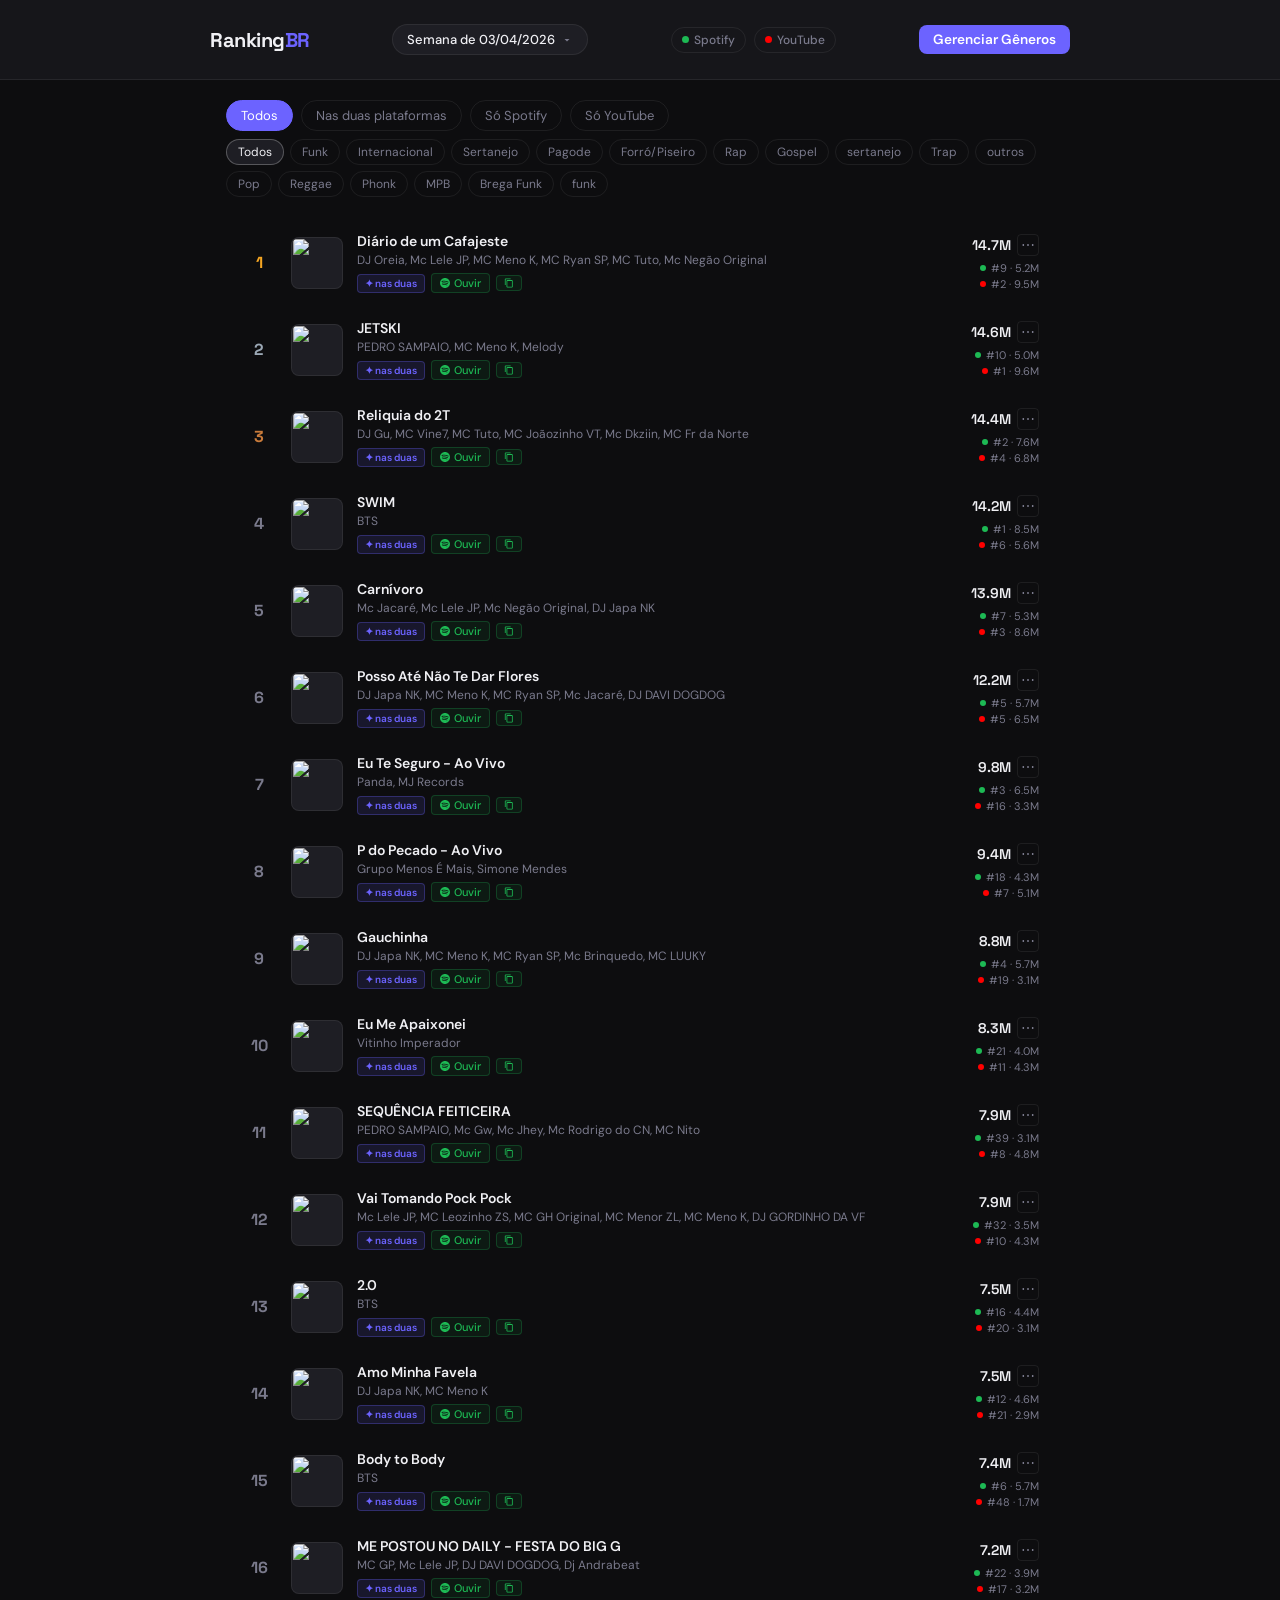
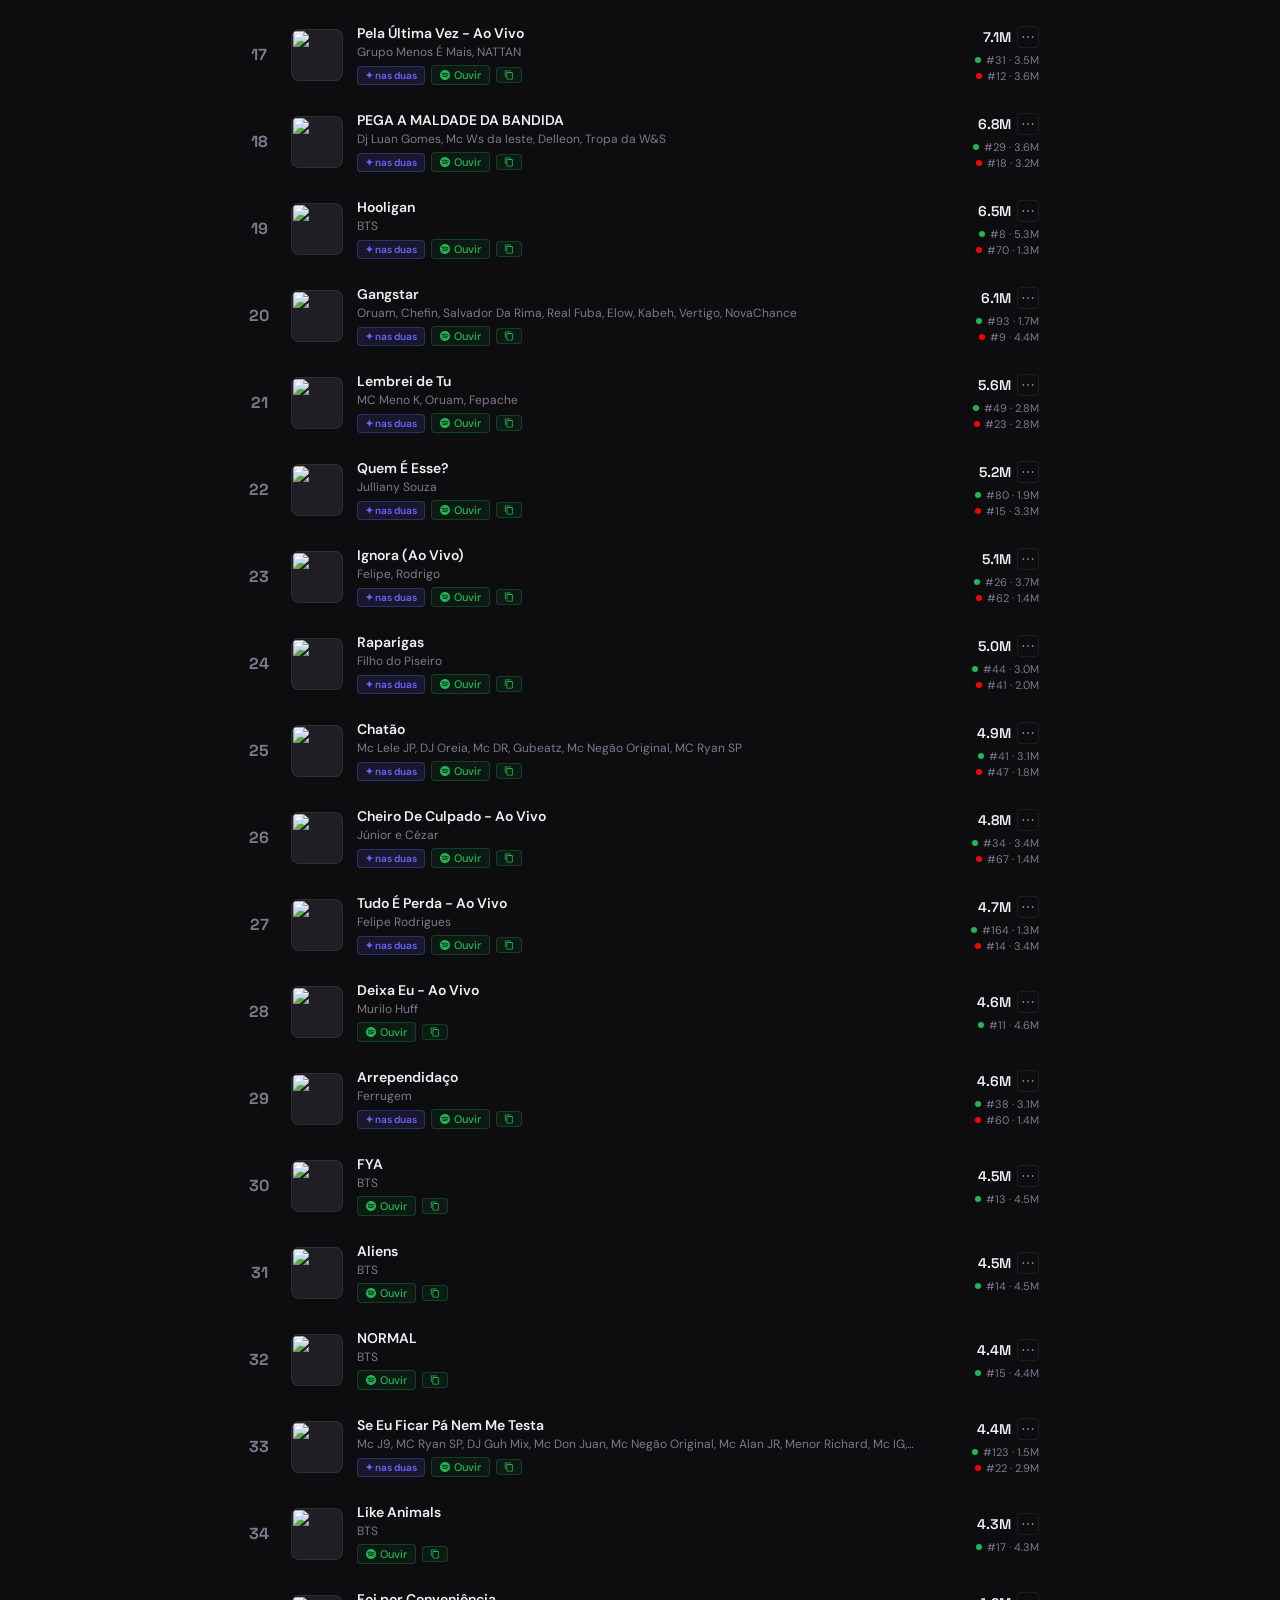
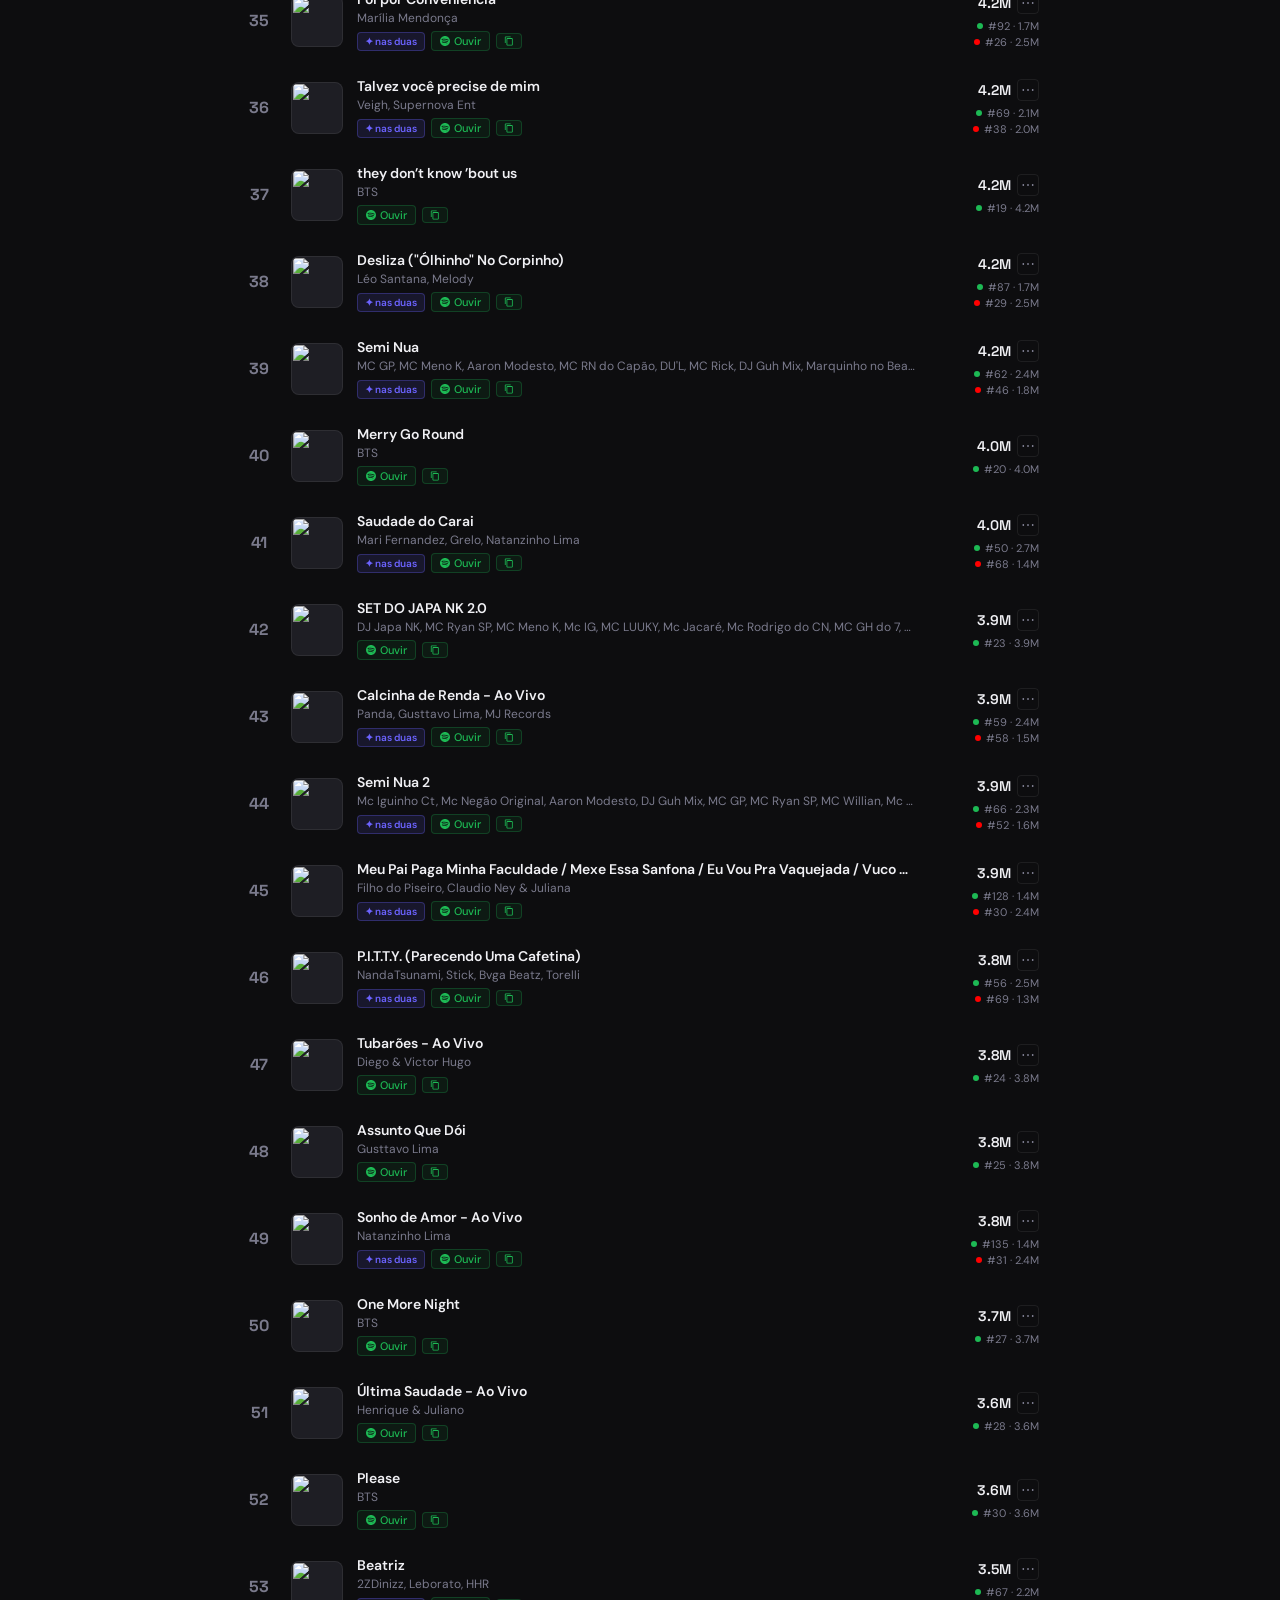
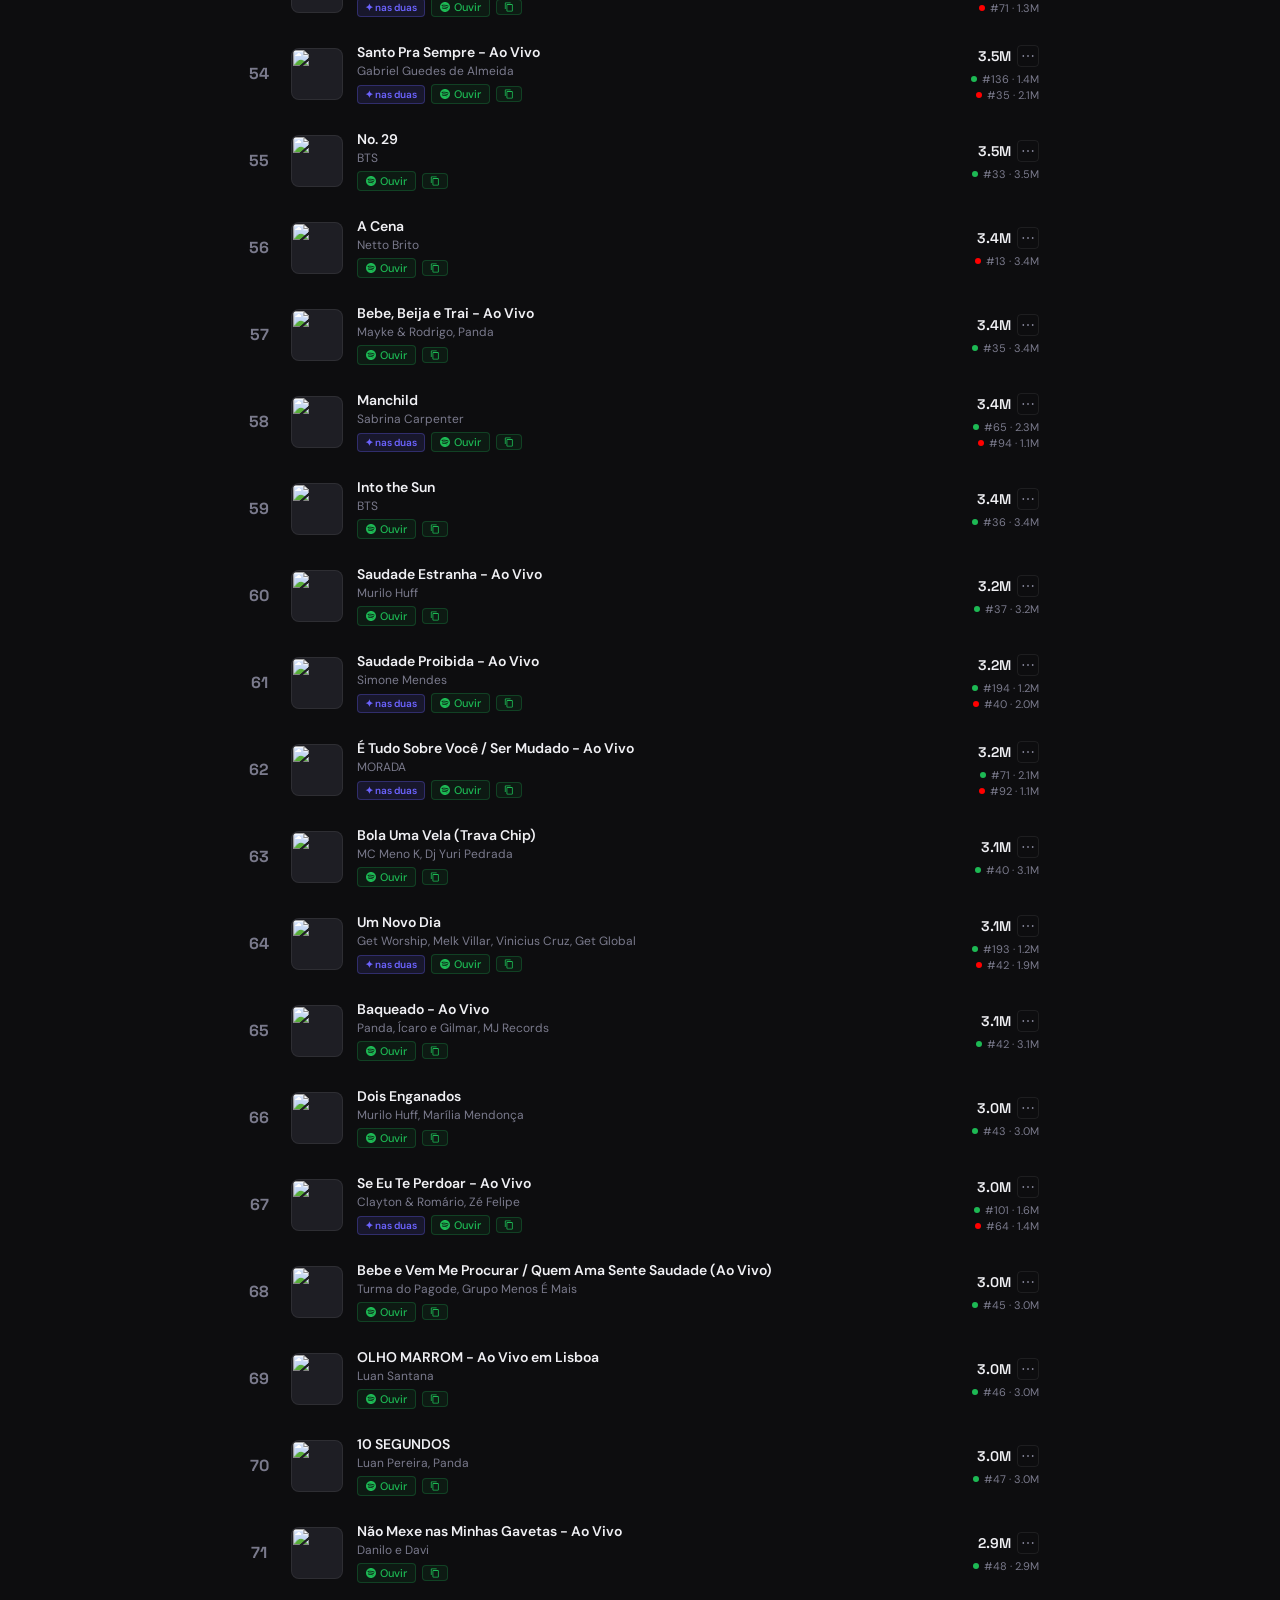
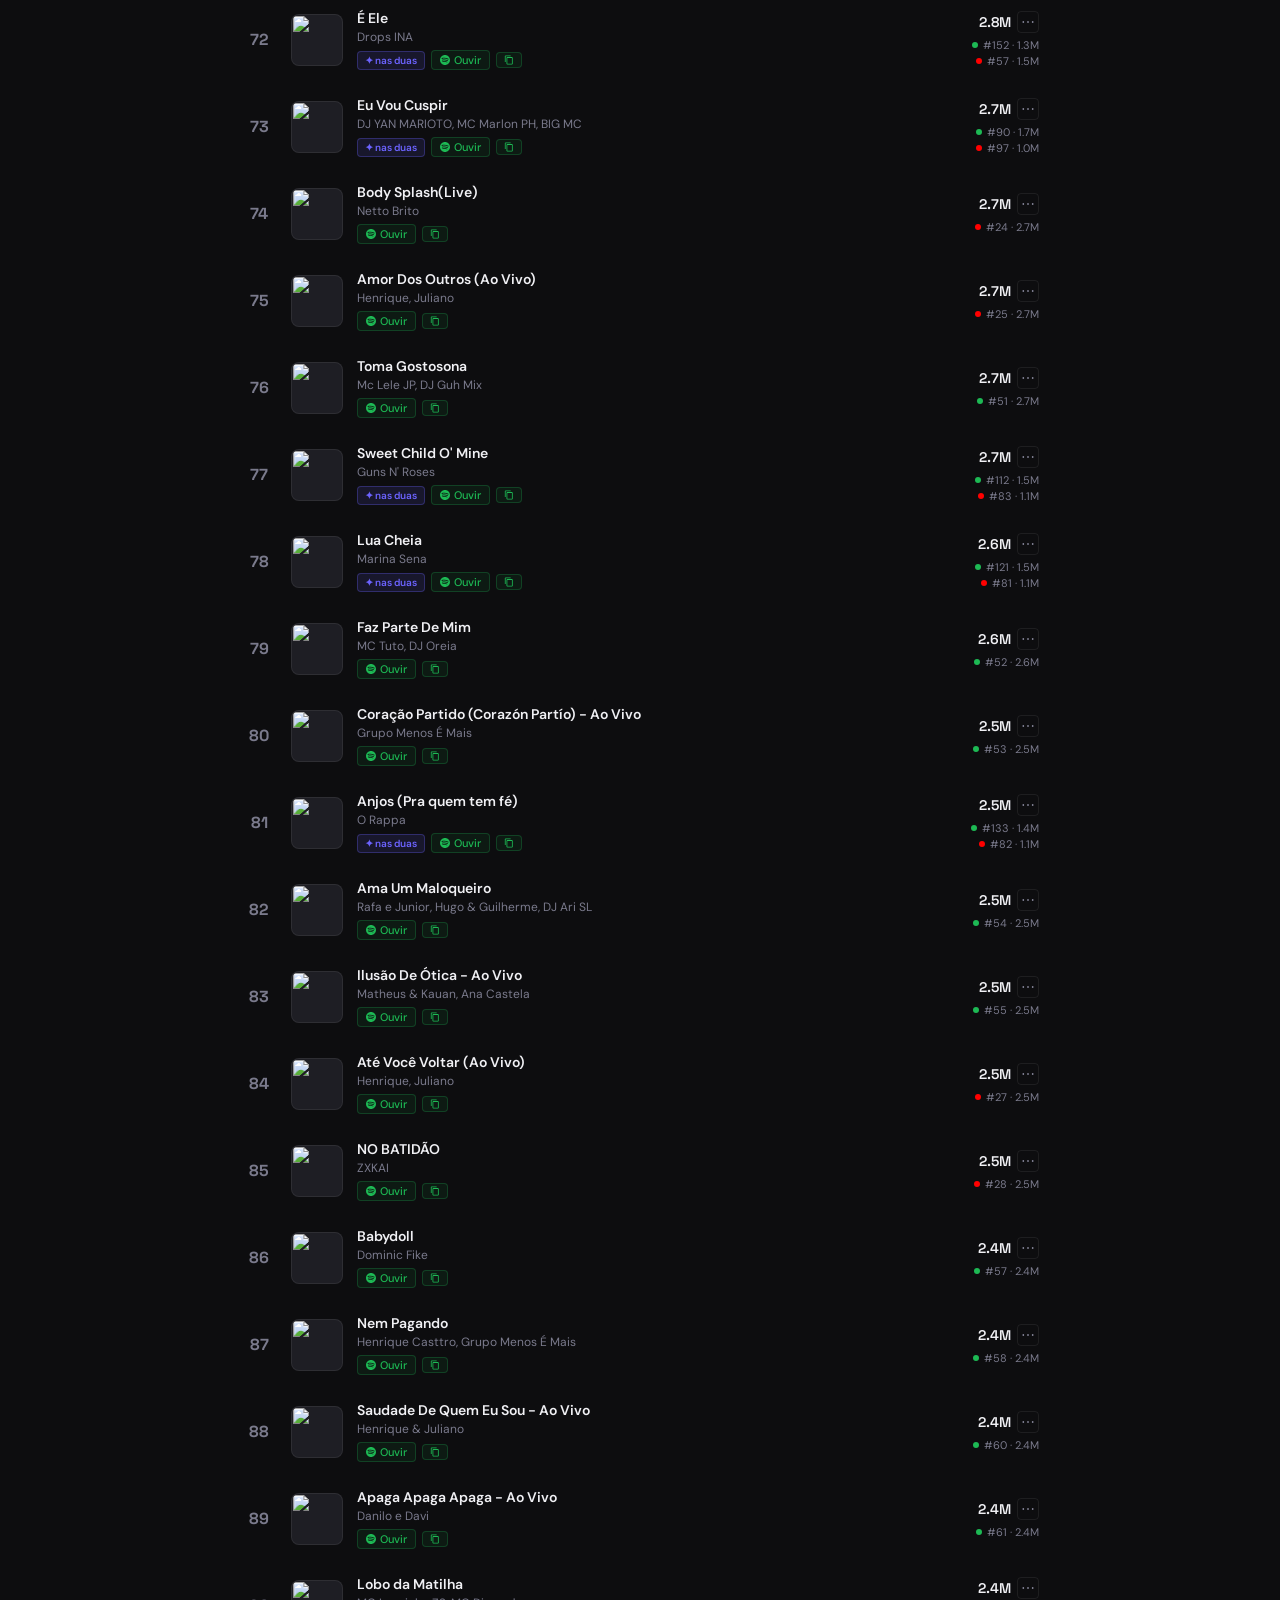
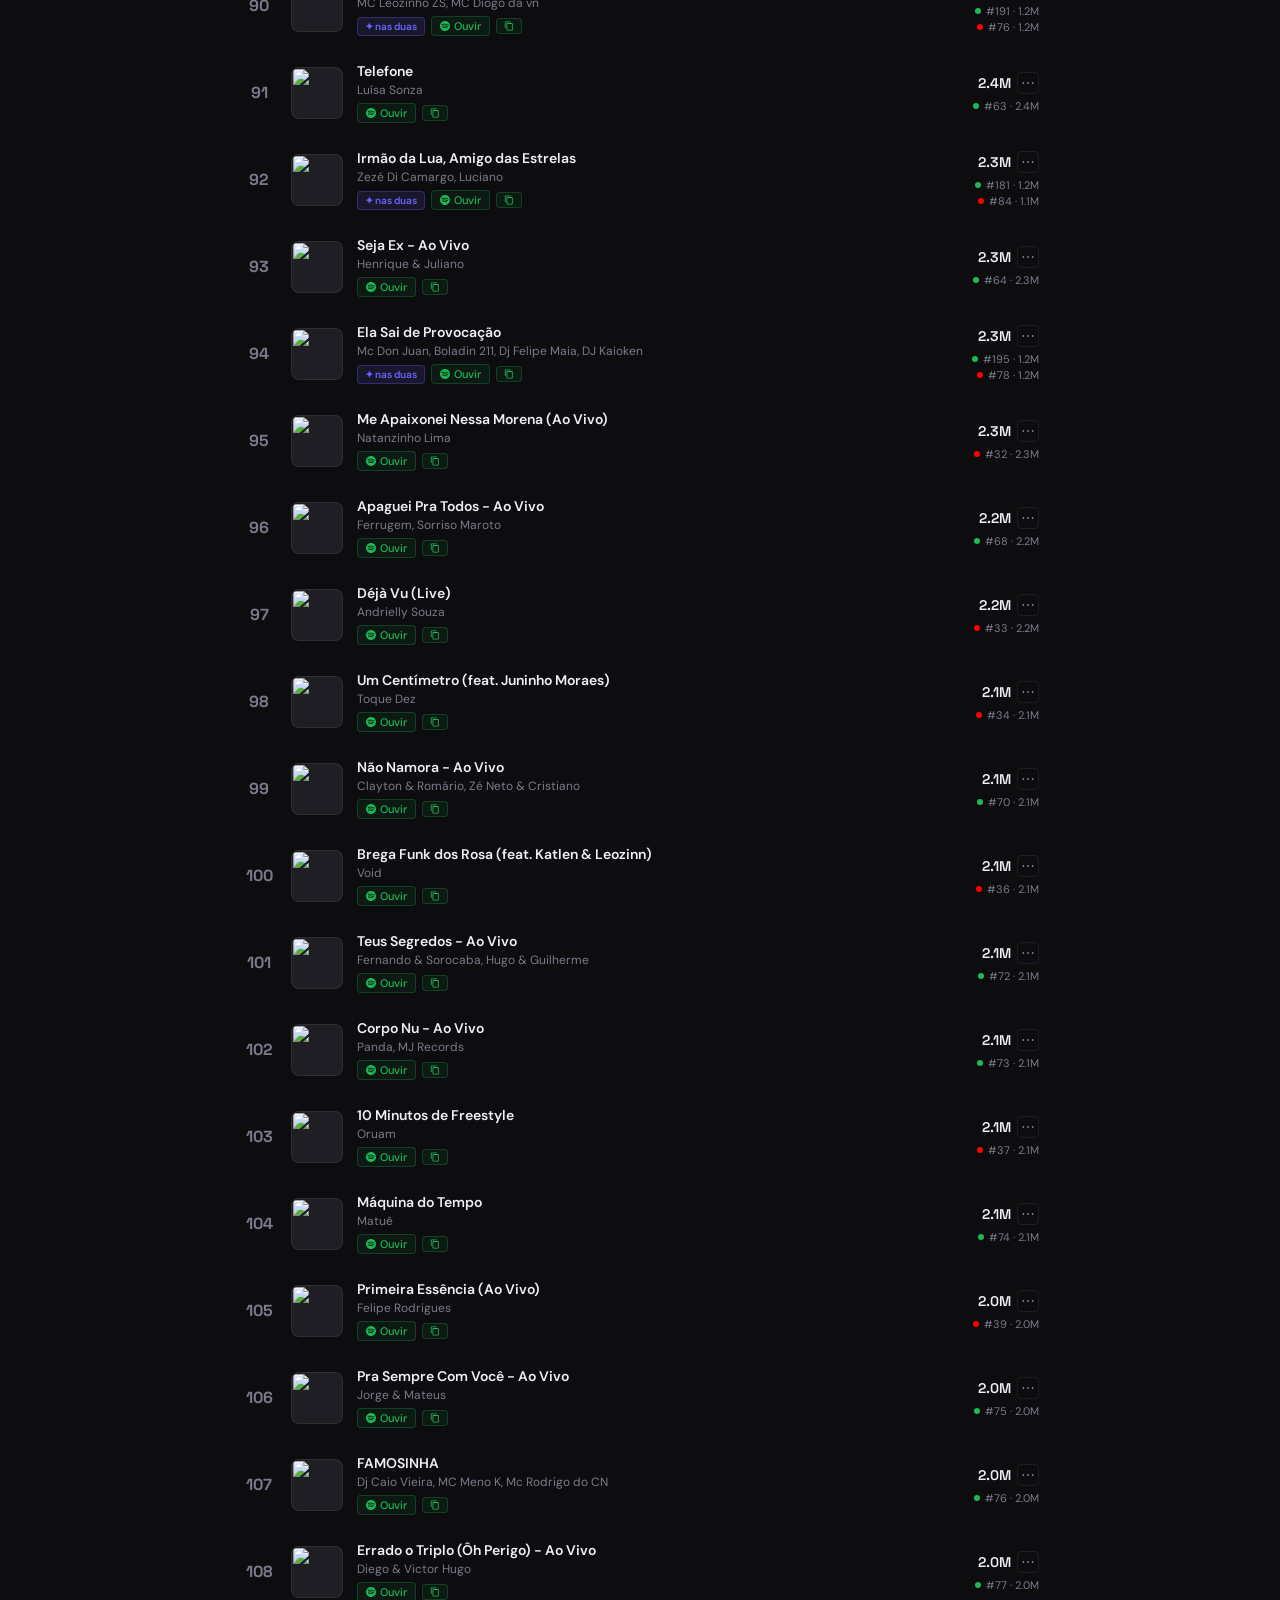
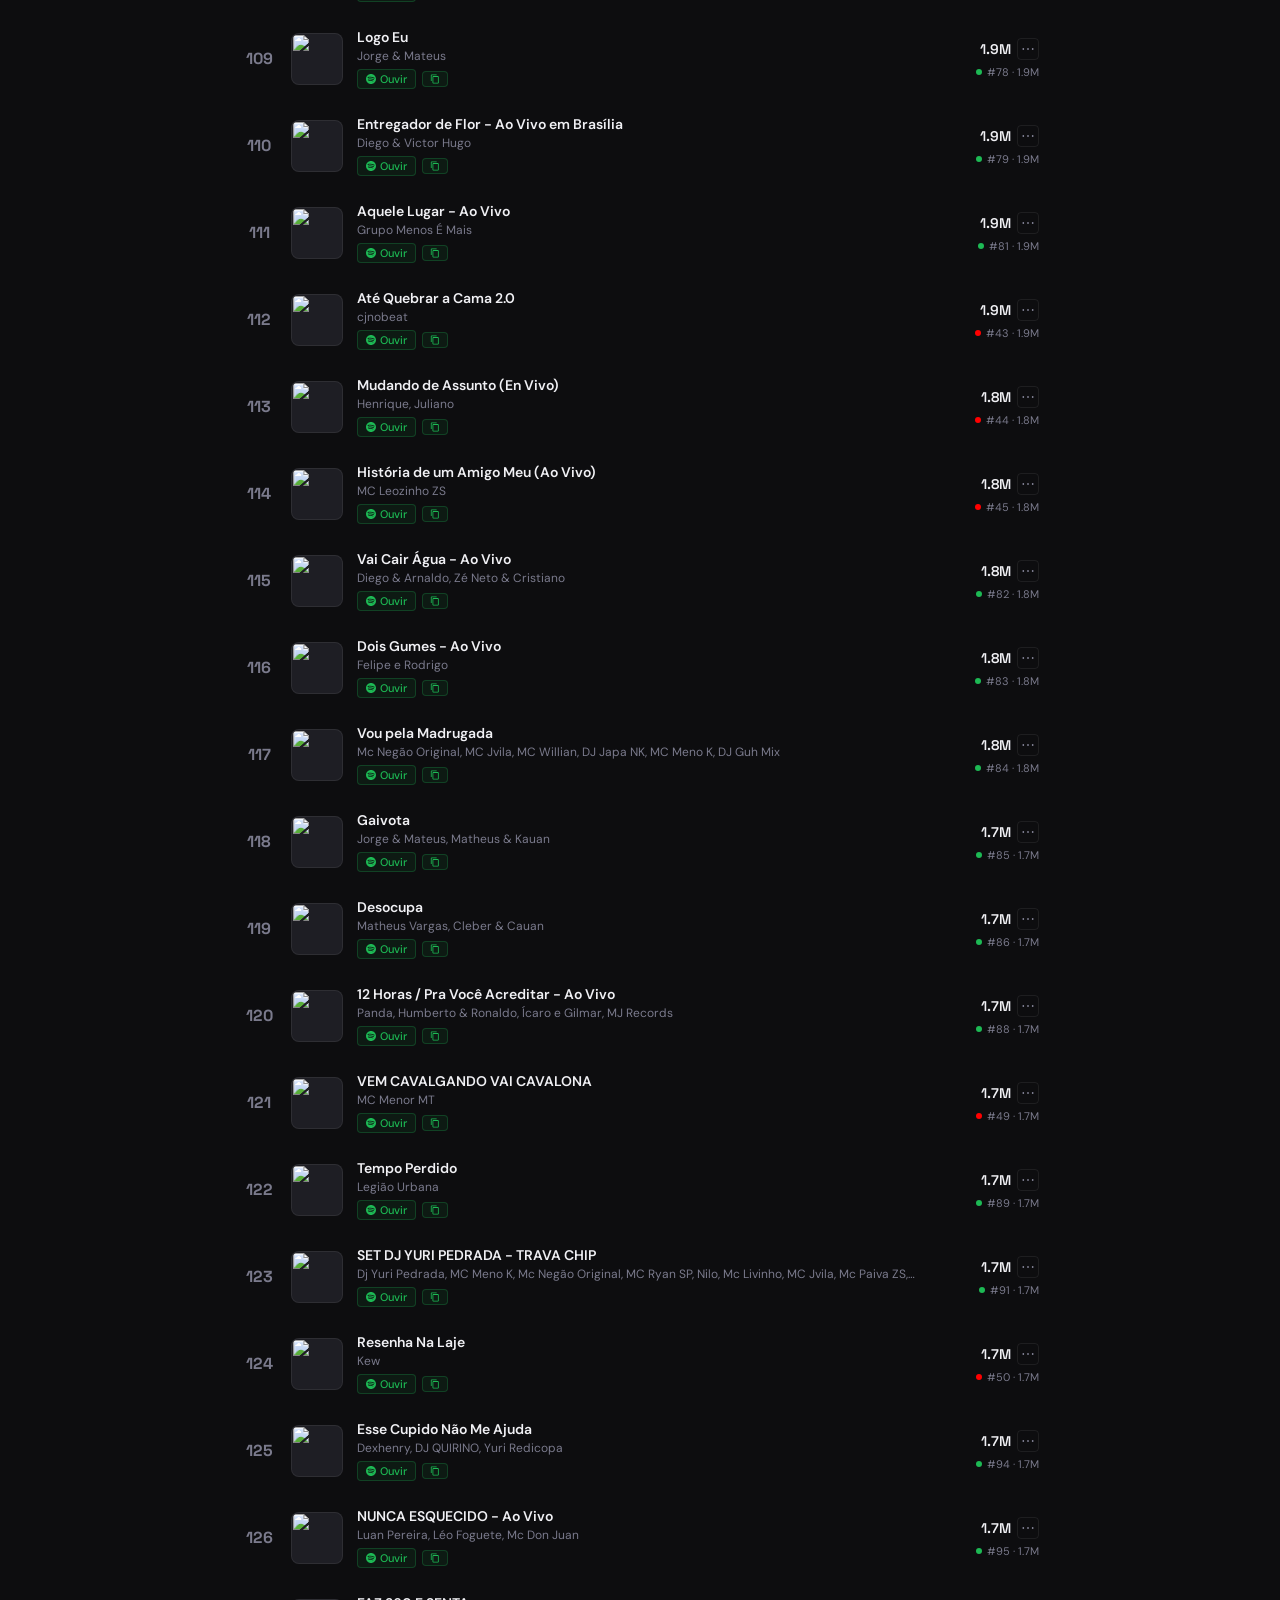
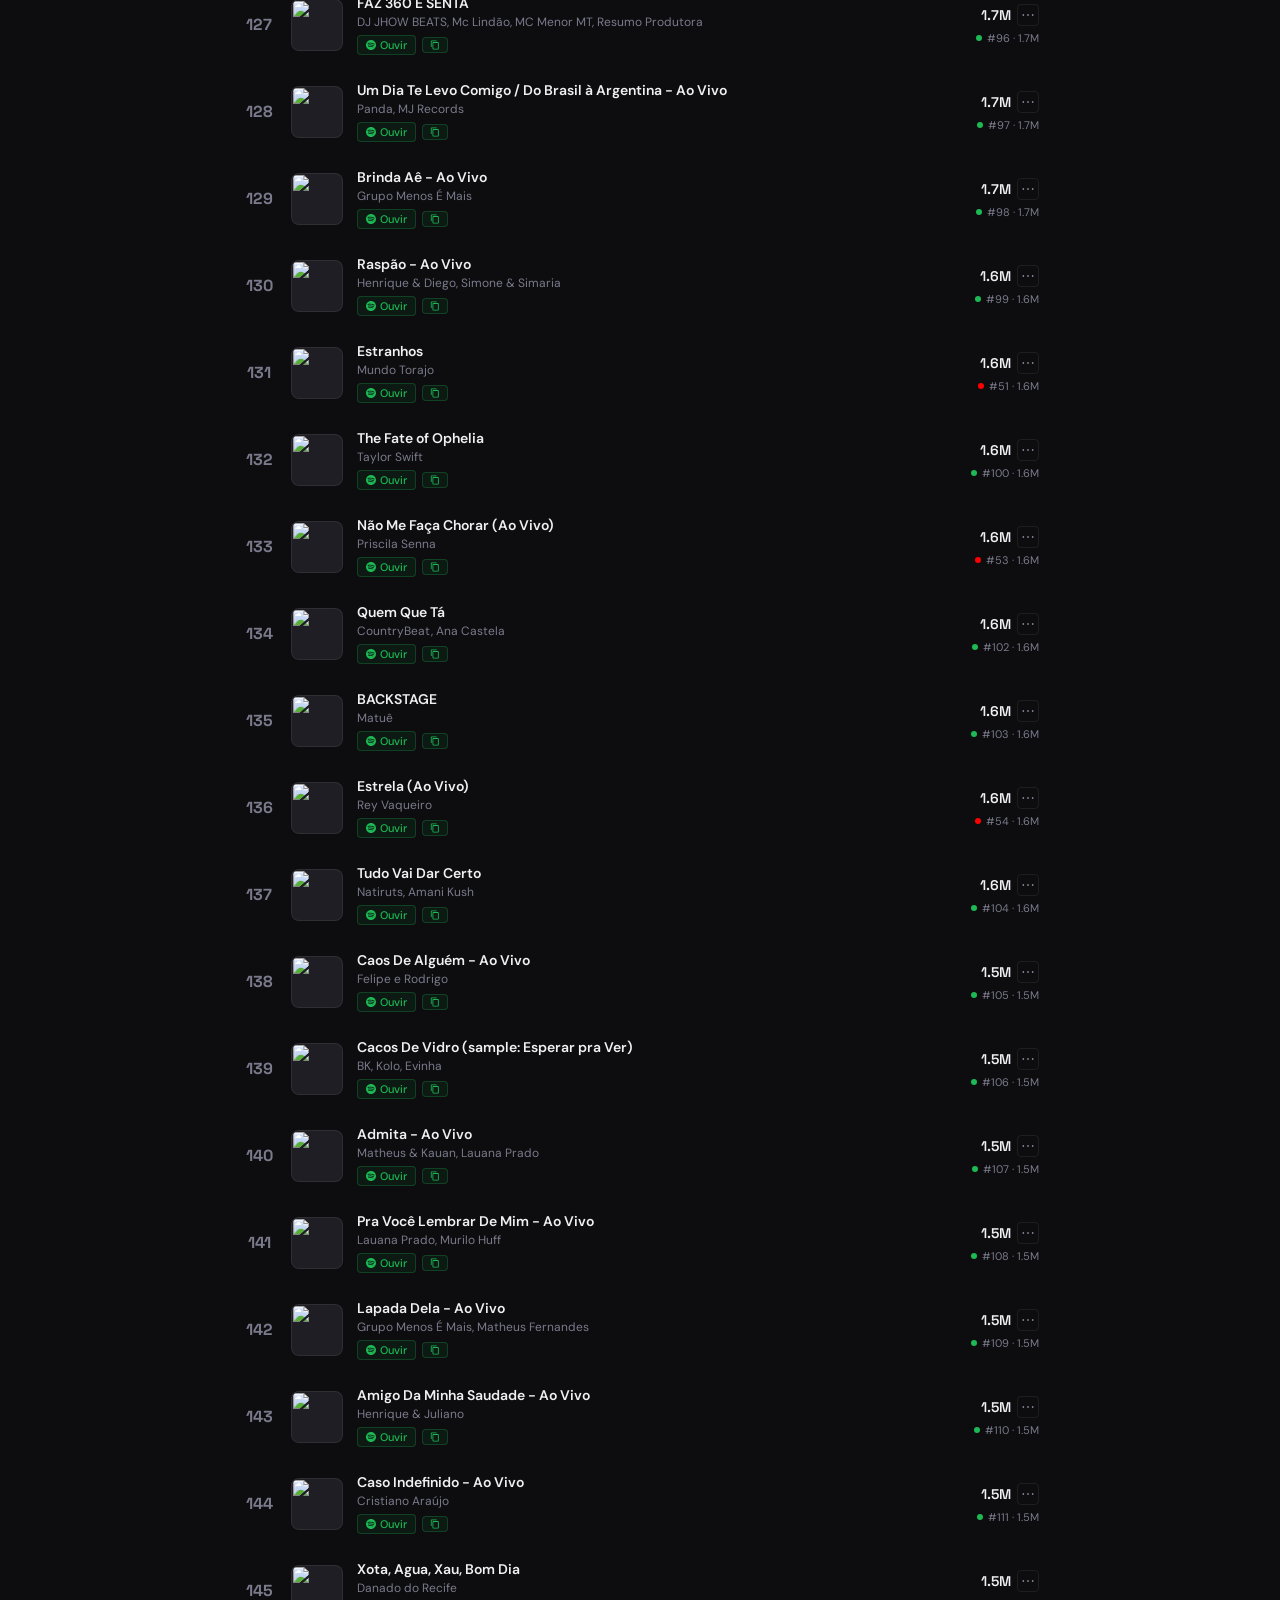
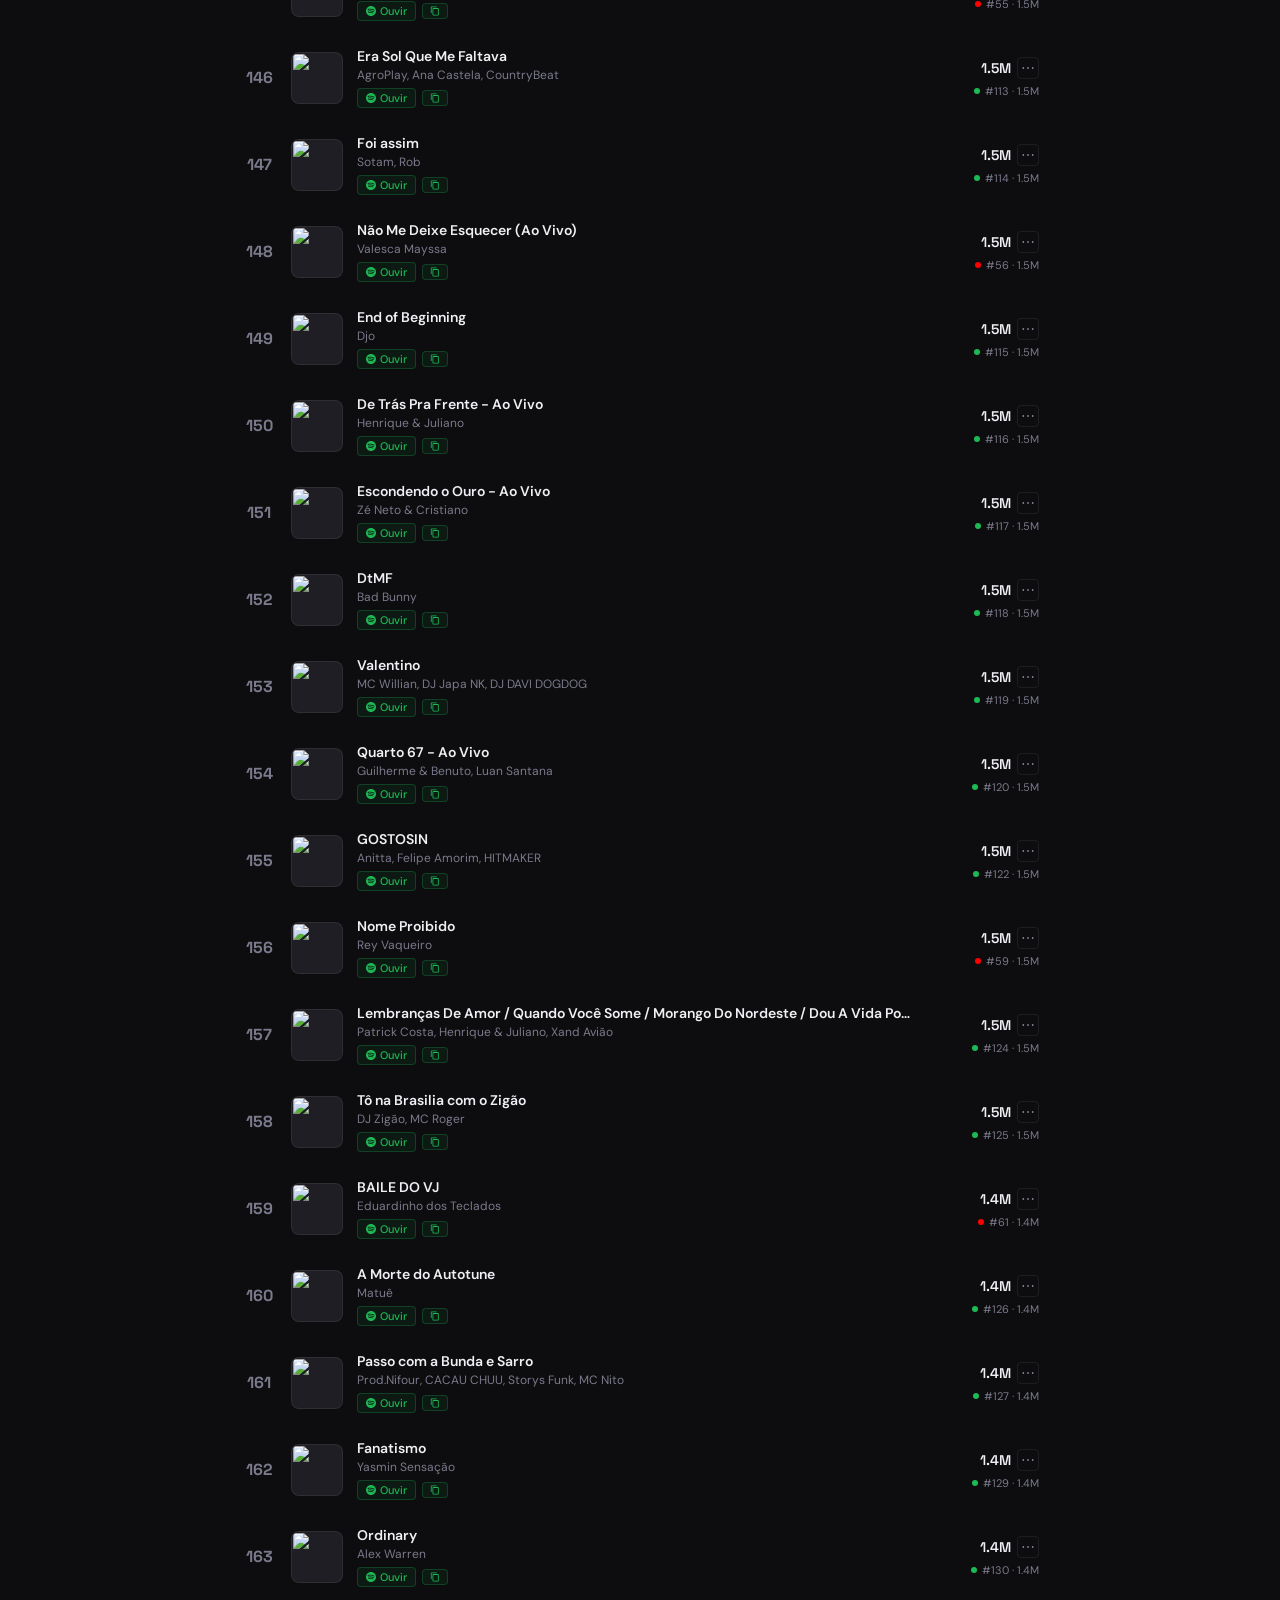
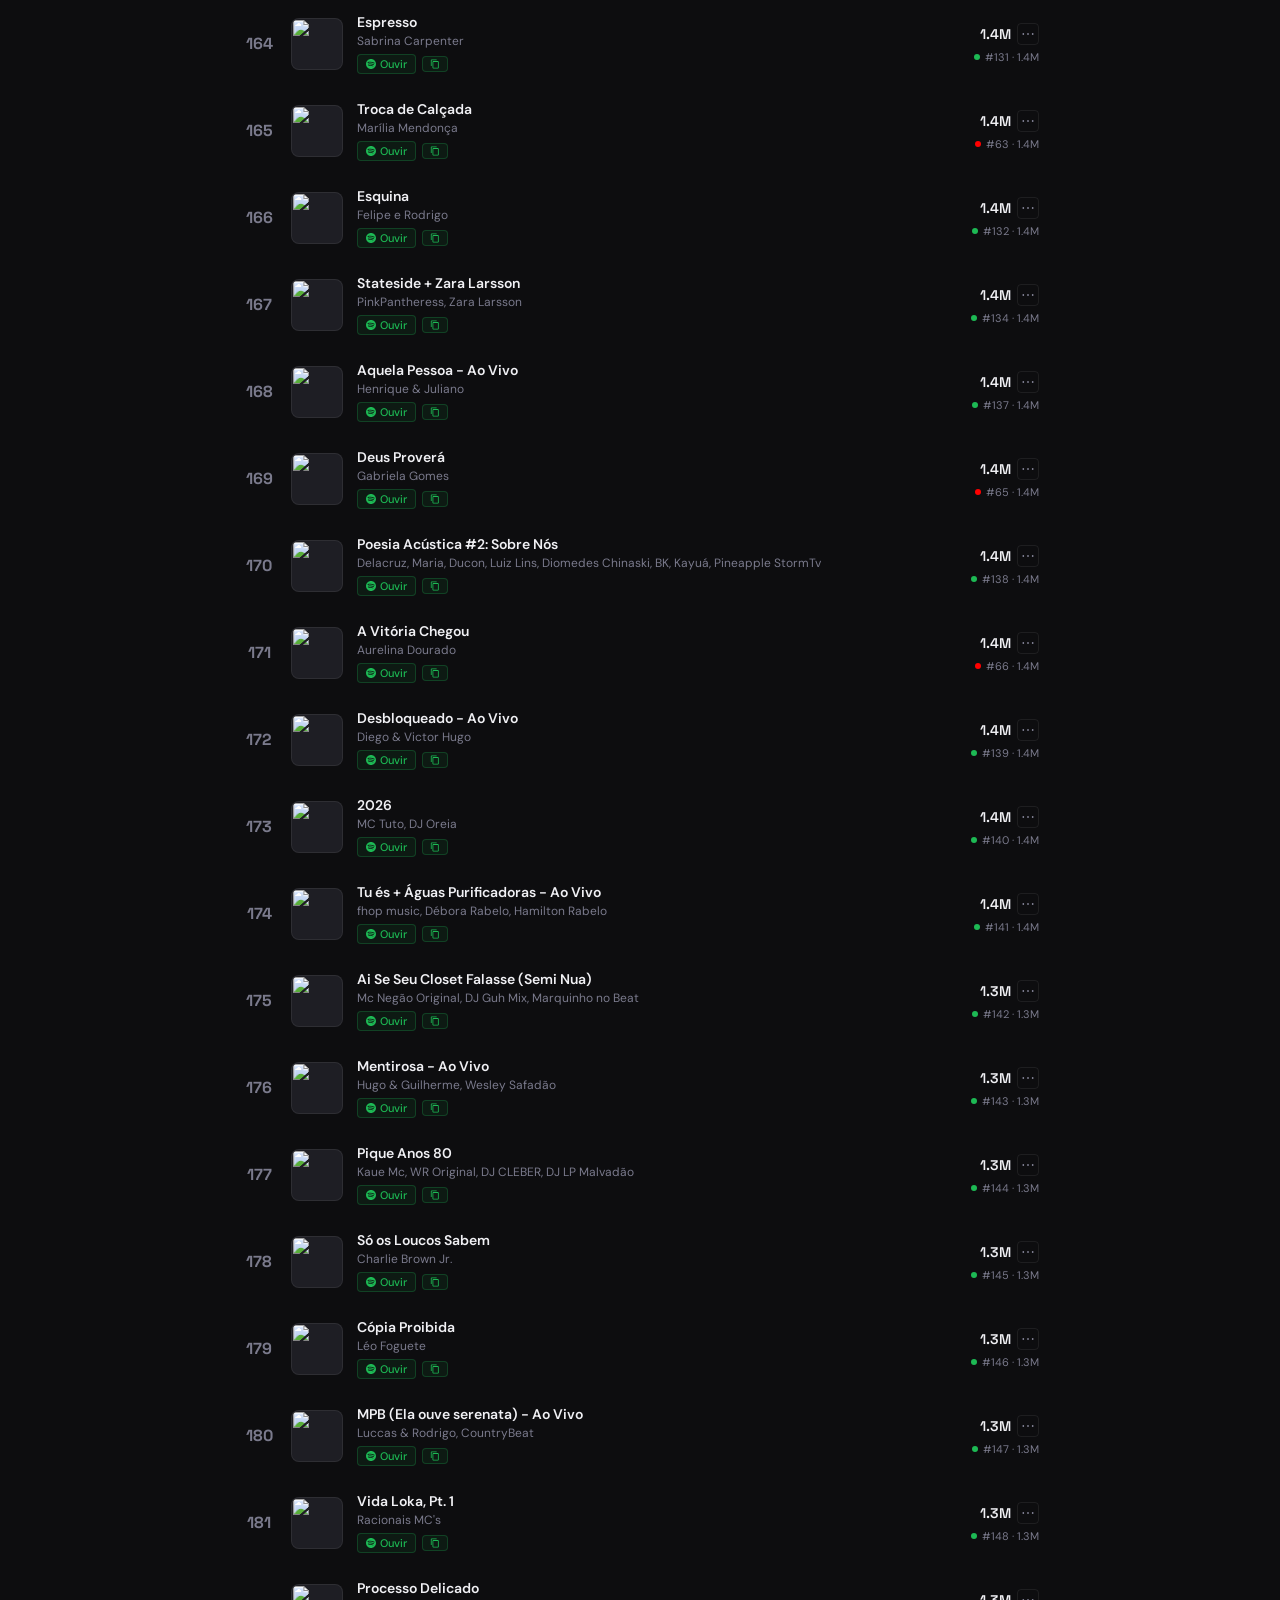
==== commit 42ee77bb: "feat: calendario estilo Spotify + scraper com week_end_date + fix duplas - Calendario com 2 meses, n" ====
--- a/index.html
+++ b/index.html
@@ -27,28 +27,135 @@
       flex-wrap: wrap;
     }
     .logo { font-size: 1.25rem; }
-    .week-select {
+    /* ── WEEK PICKER (estilo Spotify) ── */
+    .week-picker-wrap { position: relative; }
+    .week-picker-btn {
       font-family: 'DM Sans', sans-serif;
-      font-size: 12px;
+      font-size: 13px;
+      font-weight: 500;
       color: var(--text);
       background: var(--surface2);
       border: 1px solid var(--border);
-      padding: 5px 28px 5px 12px;
+      padding: 6px 14px;
       border-radius: 20px;
       cursor: pointer;
-      appearance: none;
-      -webkit-appearance: none;
-      background-image: url("data:image/svg+xml,%3Csvg xmlns='http://www.w3.org/2000/svg' width='10' height='6' fill='%237a7a8c'%3E%3Cpath d='M0 0l5 6 5-6z'/%3E%3C/svg%3E");
-      background-repeat: no-repeat;
-      background-position: right 10px center;
+      display: flex;
+      align-items: center;
+      gap: 6px;
       transition: border-color 0.15s;
-      outline: none;
-    }
-    .week-select:hover { border-color: rgba(255,255,255,0.2); }
-    .week-select:focus { border-color: var(--accent); }
-    .week-select option {
+      white-space: nowrap;
+    }
+    .week-picker-btn:hover { border-color: rgba(255,255,255,0.2); }
+    .week-picker-btn.open { border-color: var(--accent); }
+    .week-picker-btn svg { width: 12px; height: 12px; fill: var(--muted); transition: transform 0.2s; }
+    .week-picker-btn.open svg { transform: rotate(180deg); }
+
+    .week-calendar {
+      position: absolute;
+      top: calc(100% + 8px);
+      left: 50%;
+      transform: translateX(-50%);
       background: var(--surface);
+      border: 1px solid var(--border);
+      border-radius: 14px;
+      box-shadow: 0 12px 40px rgba(0,0,0,0.6);
+      padding: 16px;
+      z-index: 200;
+      display: none;
+      min-width: 520px;
+    }
+    .week-calendar.open { display: block; }
+
+    .cal-header {
+      display: flex;
+      align-items: center;
+      justify-content: space-between;
+      margin-bottom: 12px;
+    }
+    .cal-nav {
+      background: none; border: none; cursor: pointer;
+      color: var(--muted); font-size: 18px; padding: 4px 8px;
+      border-radius: 6px; transition: all 0.15s;
+    }
+    .cal-nav:hover { background: var(--surface2); color: var(--text); }
+    .cal-months {
+      display: grid;
+      grid-template-columns: auto auto;
+      gap: 24px;
+      justify-content: center;
+    }
+    .cal-month-title {
+      font-family: 'Space Grotesk', sans-serif;
+      font-size: 13px;
+      font-weight: 600;
+      text-align: center;
+      margin-bottom: 8px;
       color: var(--text);
+    }
+    .cal-grid {
+      display: grid;
+      grid-template-columns: repeat(7, 32px);
+      grid-auto-rows: 32px;
+      row-gap: 2px;
+      column-gap: 0;
+      text-align: center;
+      justify-content: center;
+    }
+    .cal-dow {
+      font-size: 10px;
+      font-weight: 600;
+      color: var(--muted);
+      text-transform: uppercase;
+      line-height: 32px;
+    }
+    .cal-day {
+      font-size: 12px;
+      line-height: 32px;
+      border-radius: 6px;
+      color: var(--muted);
+      cursor: default;
+      transition: background 0.1s, color 0.1s;
+      overflow: hidden;
+      margin: 0;
+      padding: 0;
+    }
+    .cal-day.empty { visibility: hidden; }
+    .cal-day.has-data {
+      color: var(--text);
+      cursor: pointer;
+      font-weight: 500;
+    }
+    .cal-day.has-data:hover {
+      background: var(--surface2);
+    }
+    .cal-day.in-week {
+      background: rgba(108,99,255,0.15);
+      color: var(--text);
+      border-radius: 0;
+    }
+    .cal-day.week-start { border-radius: 6px 0 0 6px; }
+    .cal-day.week-end { border-radius: 0 6px 6px 0; }
+    .cal-day.selected {
+      background: var(--accent);
+      color: #fff;
+      font-weight: 600;
+      border-radius: 6px;
+    }
+    .cal-day.future {
+      opacity: 0.25;
+    }
+
+    @media (max-width: 600px) {
+      .week-calendar {
+        min-width: auto;
+        width: calc(100vw - 2rem);
+        left: auto;
+        right: -1rem;
+        transform: none;
+      }
+      .cal-months {
+        grid-template-columns: 1fr;
+      }
     }
     .platform-pills { display: flex; gap: 8px; }
     .pill {
@@ -344,9 +451,20 @@
 <header>
   <div class="header-inner">
     <div><div class="logo">Ranking<span>BR</span></div></div>
-    <select id="week-select" class="week-select" disabled>
-      <option>carregando...</option>
-    </select>
+    <div class="week-picker-wrap">
+      <button class="week-picker-btn" id="week-picker-btn" disabled>
+        <span id="week-picker-label">carregando...</span>
+        <svg viewBox="0 0 24 24"><path d="M7 10l5 5 5-5z"/></svg>
+      </button>
+      <div class="week-calendar" id="week-calendar">
+        <div class="cal-header">
+          <button class="cal-nav" id="cal-prev">←</button>
+          <div></div>
+          <button class="cal-nav" id="cal-next">→</button>
+        </div>
+        <div class="cal-months" id="cal-months"></div>
+      </div>
+    </div>
     <div class="platform-pills">
       <div class="pill"><span class="dot" style="background:var(--sp)"></span>Spotify</div>
       <div class="pill"><span class="dot" style="background:var(--yt)"></span>YouTube</div>
@@ -737,30 +855,171 @@
   } catch (e) { console.warn("Erro ao carregar overrides:", e); }
 }
 
-// ── Semanas disponíveis ─────────────────────────────────────────────────────
-let allWeeks = [];  // [{id, week_label, generated_at}]
+// ── Semanas + Calendário estilo Spotify ─────────────────────────────────────
+let allWeeks = [];       // [{id, week_label, week_end_date, generated_at}]
+let selectedWeekId = null;
+let calViewDate = new Date();  // mês exibido no calendário
+
+const MONTHS_PT = ["Janeiro","Fevereiro","Março","Abril","Maio","Junho",
+                   "Julho","Agosto","Setembro","Outubro","Novembro","Dezembro"];
+const DAYS_PT = ["Do","Se","Te","Qu","Qu","Se","Sá"];
 
 async function loadWeeks() {
   try {
     const res = await fetch(
-      `${SUPABASE_URL}/rest/v1/ranking_weeks?select=id,week_label,generated_at&order=generated_at.desc`,
+      `${SUPABASE_URL}/rest/v1/ranking_weeks?select=id,week_label,week_end_date,generated_at&order=generated_at.desc`,
       { headers: SB_HEADERS }
     );
     if (res.ok) {
       allWeeks = await res.json();
-      populateWeekSelect();
+      if (allWeeks.length > 0) {
+        selectedWeekId = allWeeks[0].id;
+        updatePickerLabel();
+        // Posicionar calendário no mês da semana mais recente
+        const d = allWeeks[0].week_end_date
+          ? new Date(allWeeks[0].week_end_date + "T00:00:00")
+          : new Date();
+        calViewDate = new Date(d.getFullYear(), d.getMonth() - 1, 1);
+        document.getElementById("week-picker-btn").disabled = false;
+      }
     }
   } catch (e) { console.warn("Erro ao carregar semanas:", e); }
 }
 
-function populateWeekSelect() {
-  const select = document.getElementById("week-select");
-  if (!allWeeks.length) return;
-  select.innerHTML = allWeeks.map(w =>
-    `<option value="${w.id}">${esc(w.week_label)}</option>`
-  ).join("");
-  select.disabled = false;
-}
+function updatePickerLabel() {
+  const w = allWeeks.find(w => w.id === selectedWeekId);
+  const label = document.getElementById("week-picker-label");
+  if (w) {
+    if (w.week_end_date) {
+      const d = new Date(w.week_end_date + "T00:00:00");
+      label.textContent = `Semana de ${d.getDate()} de ${MONTHS_PT[d.getMonth()].substring(0,3)}`;
+    } else {
+      label.textContent = w.week_label;
+    }
+  }
+}
+
+function getWeekDates(weekEndStr) {
+  if (!weekEndStr) return [];
+  const end = new Date(weekEndStr + "T00:00:00");
+  const dates = [];
+  for (let i = 6; i >= 0; i--) {
+    const d = new Date(end);
+    d.setDate(end.getDate() - i);
+    dates.push(d.toISOString().slice(0, 10));
+  }
+  return dates;
+}
+
+function renderCalendar() {
+  const container = document.getElementById("cal-months");
+  const weekDatesMap = {};  // "YYYY-MM-DD" -> weekId
+  const weekEndDates = new Set();
+
+  for (const w of allWeeks) {
+    if (!w.week_end_date) continue;
+    weekEndDates.add(w.week_end_date);
+    for (const d of getWeekDates(w.week_end_date)) {
+      weekDatesMap[d] = w.id;
+    }
+  }
+
+  // Semana selecionada
+  const selWeek = allWeeks.find(w => w.id === selectedWeekId);
+  const selDates = selWeek?.week_end_date ? new Set(getWeekDates(selWeek.week_end_date)) : new Set();
+  const selEnd = selWeek?.week_end_date || "";
+  const selStart = selDates.size ? [...selDates].sort()[0] : "";
+
+  const today = new Date();
+  let html = "";
+
+  for (let m = 0; m < 2; m++) {
+    const viewMonth = new Date(calViewDate.getFullYear(), calViewDate.getMonth() + m, 1);
+    const year = viewMonth.getFullYear();
+    const month = viewMonth.getMonth();
+    const daysInMonth = new Date(year, month + 1, 0).getDate();
+    const firstDow = viewMonth.getDay();  // 0=Sun
+
+    html += `<div>
+      <div class="cal-month-title">${MONTHS_PT[month]} ${year}</div>
+      <div class="cal-grid">`;
+
+    for (const d of DAYS_PT) html += `<div class="cal-dow">${d}</div>`;
+    for (let i = 0; i < firstDow; i++) html += `<div class="cal-day empty"></div>`;
+
+    for (let day = 1; day <= daysInMonth; day++) {
+      const dateStr = `${year}-${String(month + 1).padStart(2, "0")}-${String(day).padStart(2, "0")}`;
+      const isFuture = new Date(dateStr + "T00:00:00") > today;
+      const wId = weekDatesMap[dateStr];
+      const isInSel = selDates.has(dateStr);
+      const isSelected = dateStr === selEnd;
+      const isWeekStart = dateStr === selStart;
+      const isWeekEnd = dateStr === selEnd && isInSel;
+
+      let cls = "cal-day";
+      if (isFuture) cls += " future";
+      if (wId) cls += " has-data";
+      if (isInSel && !isSelected) cls += " in-week";
+      if (isSelected) cls += " selected";
+      if (isWeekStart) cls += " week-start";
+      if (isWeekEnd && !isSelected) cls += " week-end";
+
+      html += `<div class="${cls}" data-date="${dateStr}" ${wId ? `data-week-id="${wId}"` : ""}>${day}</div>`;
+    }
+
+    html += `</div></div>`;
+  }
+
+  container.innerHTML = html;
+}
+
+function toggleCalendar() {
+  const cal = document.getElementById("week-calendar");
+  const btn = document.getElementById("week-picker-btn");
+  const isOpen = cal.classList.toggle("open");
+  btn.classList.toggle("open", isOpen);
+  if (isOpen) renderCalendar();
+}
+
+// ── Calendar event listeners
+document.getElementById("week-picker-btn").addEventListener("click", e => {
+  e.stopPropagation();
+  toggleCalendar();
+});
+
+document.getElementById("cal-prev").addEventListener("click", e => {
+  e.stopPropagation();
+  calViewDate.setMonth(calViewDate.getMonth() - 1);
+  renderCalendar();
+});
+
+document.getElementById("cal-next").addEventListener("click", e => {
+  e.stopPropagation();
+  calViewDate.setMonth(calViewDate.getMonth() + 1);
+  renderCalendar();
+});
+
+document.getElementById("cal-months").addEventListener("click", e => {
+  const day = e.target.closest(".cal-day.has-data");
+  if (!day) return;
+  const weekId = parseInt(day.dataset.weekId, 10);
+  if (weekId && weekId !== selectedWeekId) {
+    selectedWeekId = weekId;
+    updatePickerLabel();
+    renderCalendar();
+    loadRankingByWeek(weekId);
+  }
+  toggleCalendar();
+});
+
+document.addEventListener("click", e => {
+  const cal = document.getElementById("week-calendar");
+  const btn = document.getElementById("week-picker-btn");
+  if (cal.classList.contains("open") && !cal.contains(e.target) && !btn.contains(e.target)) {
+    cal.classList.remove("open");
+    btn.classList.remove("open");
+  }
+});
 
 async function loadRankingByWeek(weekId) {
   const list = document.getElementById("track-list");
@@ -793,7 +1052,6 @@
   try {
     await Promise.all([loadGenres(), loadTrackOverrides(), loadWeeks()]);
     if (allWeeks.length > 0) {
-      // Carregar a semana mais recente
       const latestWeekId = allWeeks[0].id;
       const res = await fetch(
         `${SUPABASE_URL}/rest/v1/ranking_tracks?week_id=eq.${latestWeekId}&select=*&order=rank`,
@@ -819,10 +1077,7 @@
     if (!res.ok) throw new Error("Arquivo não encontrado");
     const data = await res.json();
     allTracks = data.tracks || [];
-    // Fallback: mostrar label no select
-    const select = document.getElementById("week-select");
-    select.innerHTML = `<option>${esc(data.week_label || "")}</option>`;
-    select.disabled = true;
+    document.getElementById("week-picker-label").textContent = data.week_label || "";
     await Promise.allSettled([artistGenresPromise]);
     enrichTrackGenres(allTracks);
     buildGenreFilters();
@@ -834,10 +1089,6 @@
 }
 
 // ── Event listeners ─────────────────────────────────────────────────────────
-document.getElementById("week-select").addEventListener("change", e => {
-  const weekId = parseInt(e.target.value, 10);
-  if (weekId) loadRankingByWeek(weekId);
-});
 
 document.getElementById("filters").addEventListener("click", e => {
   const btn = e.target.closest(".filter-btn");
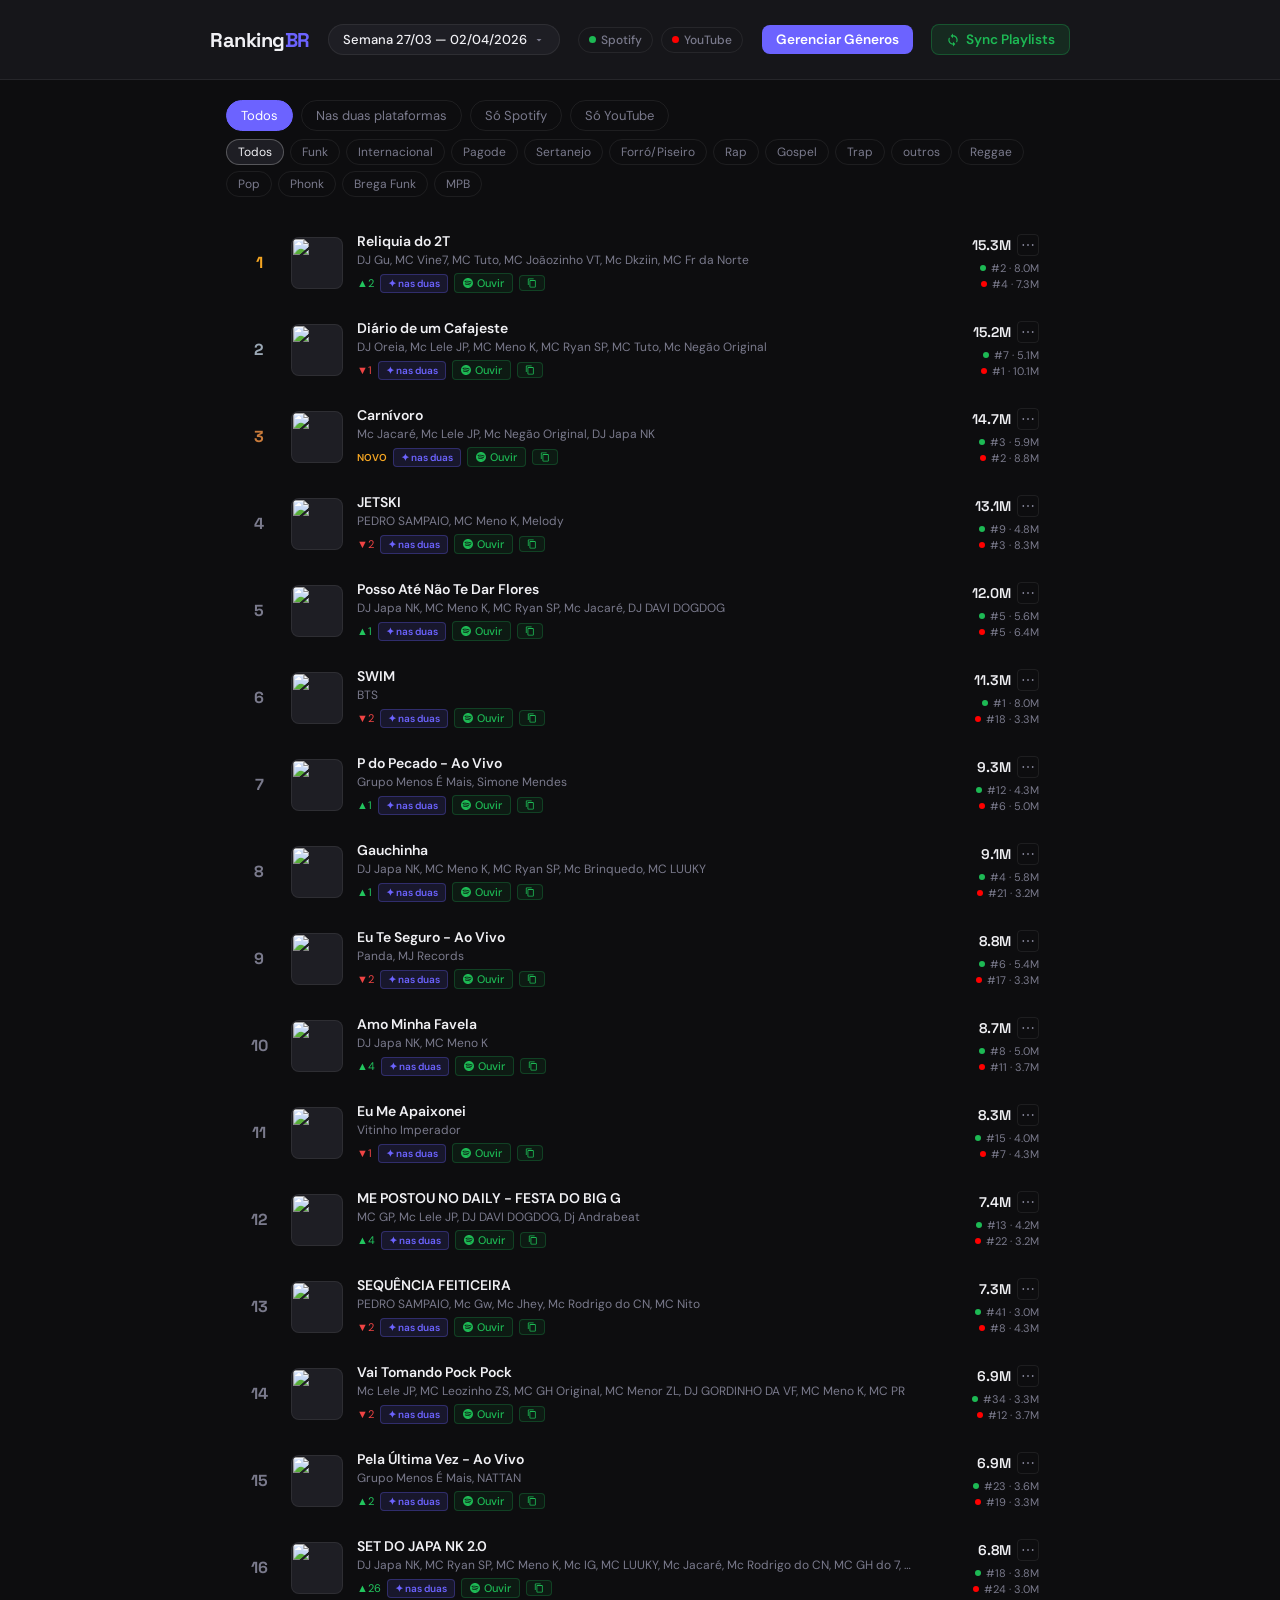
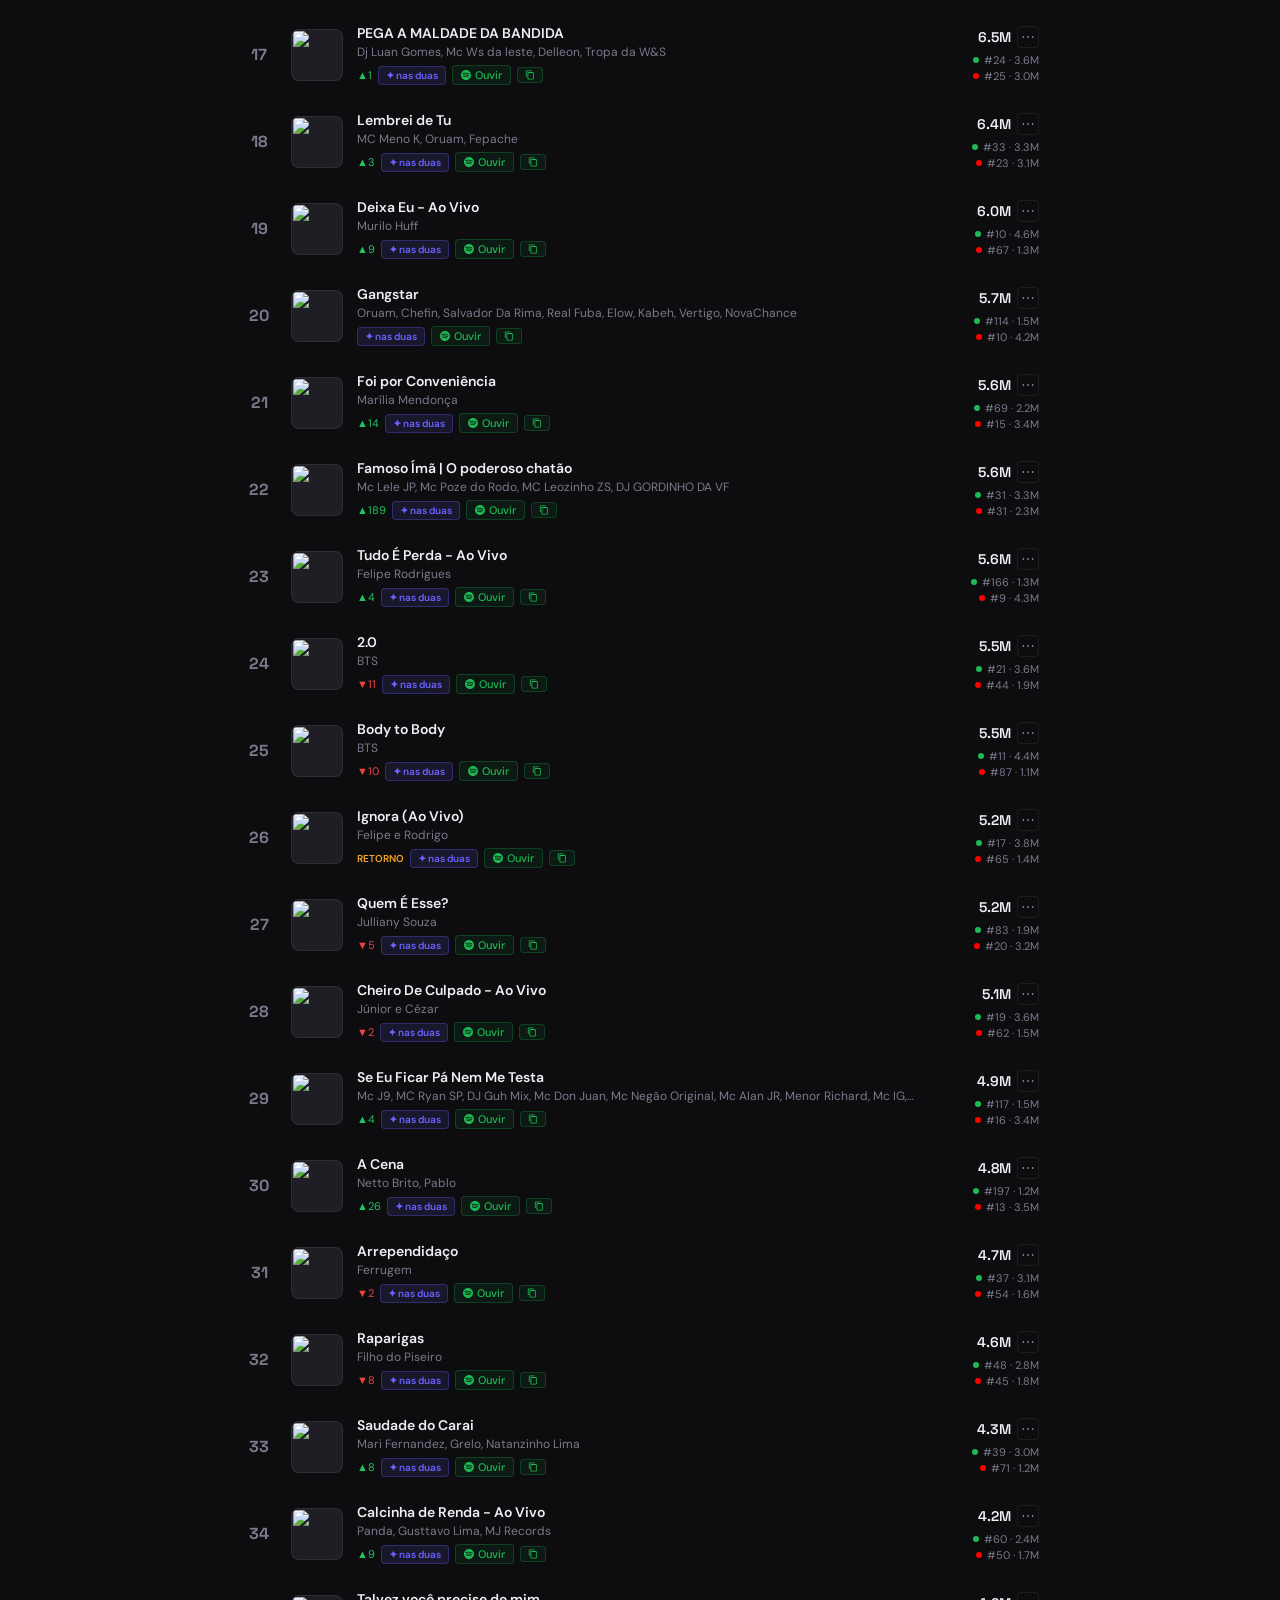
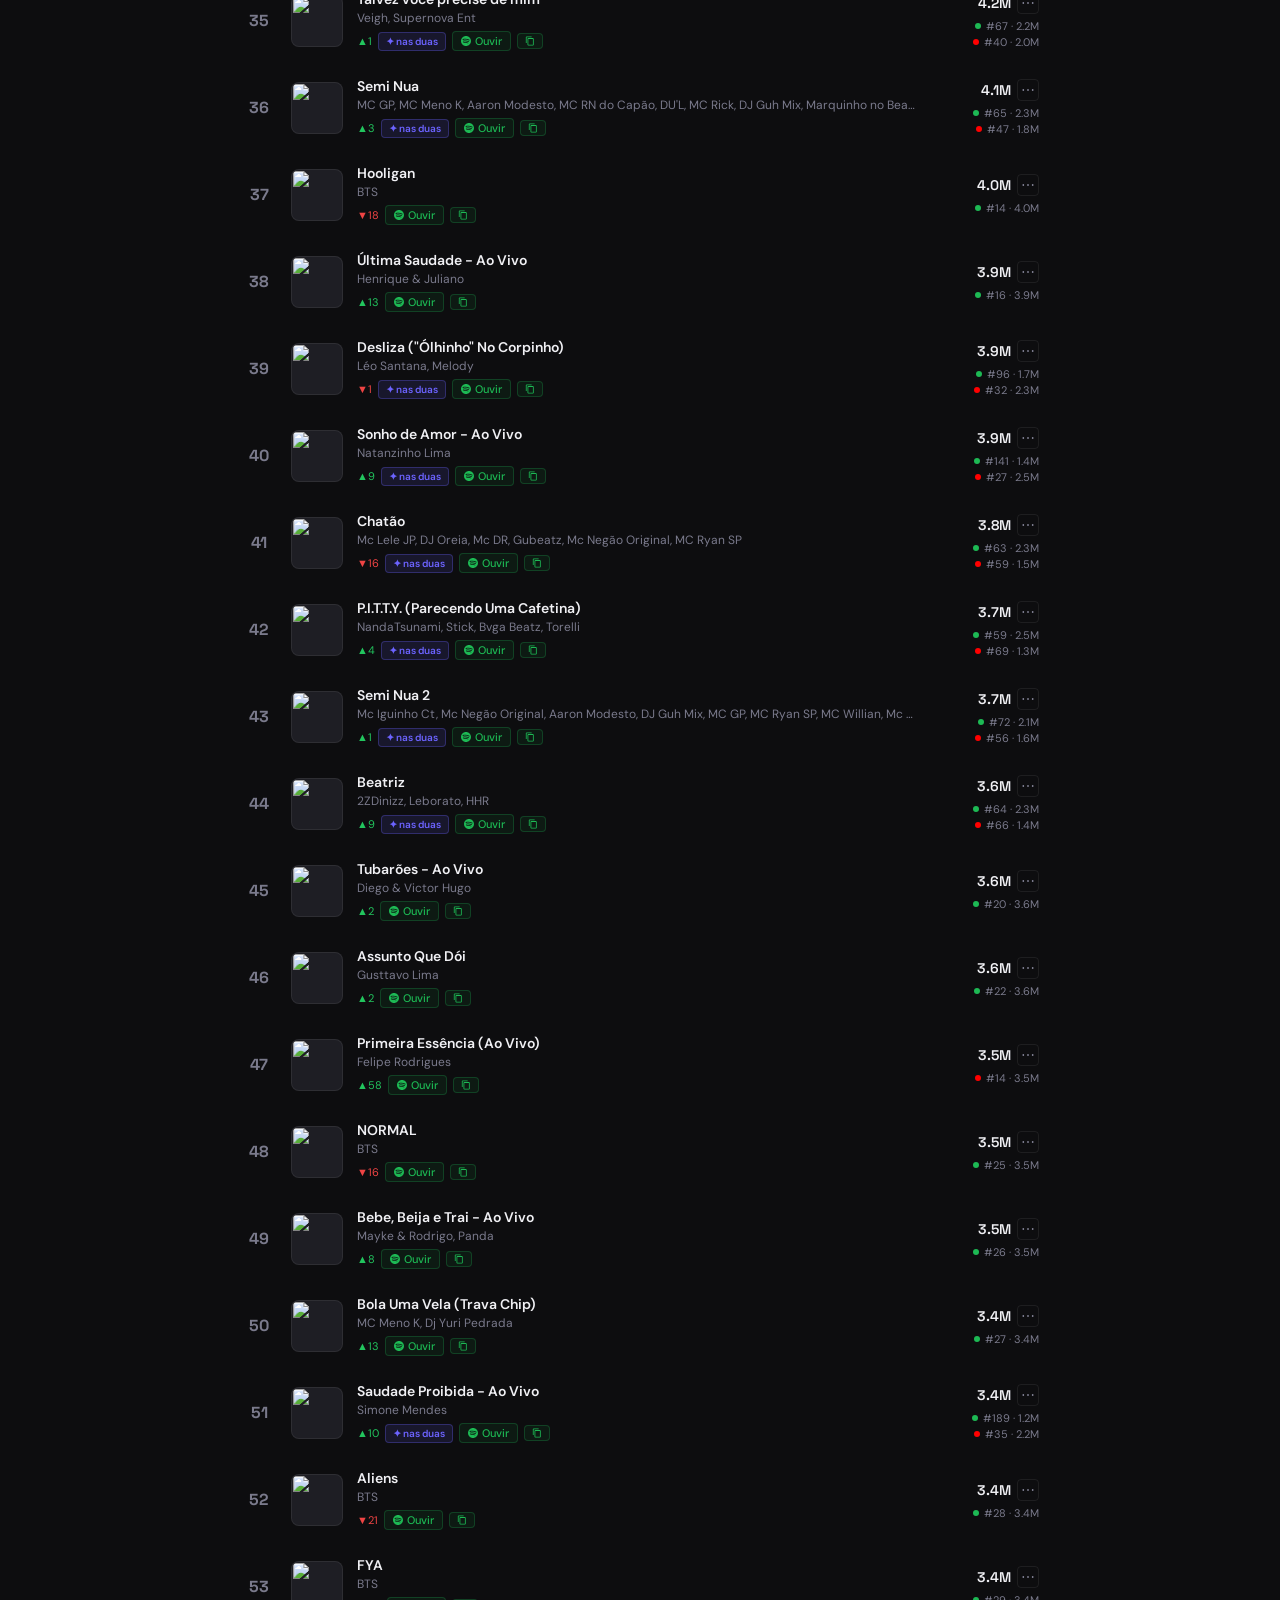
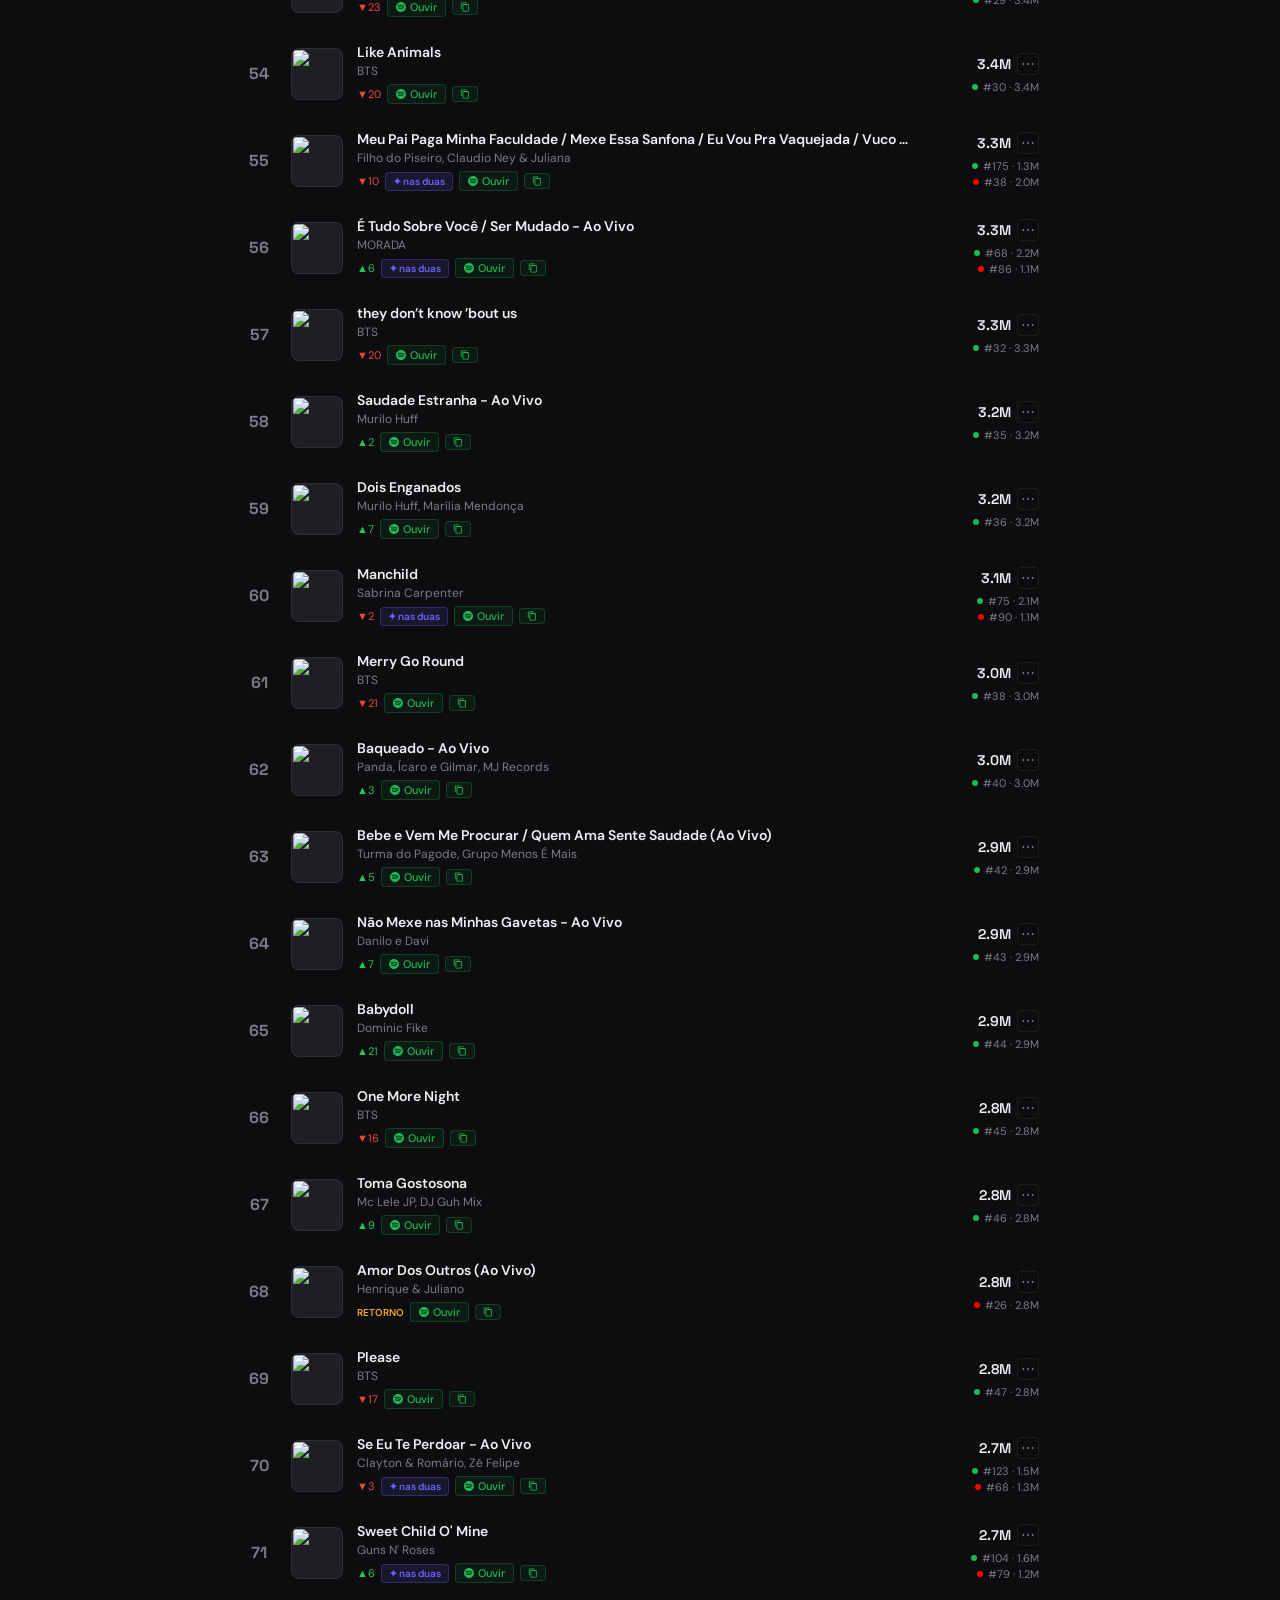
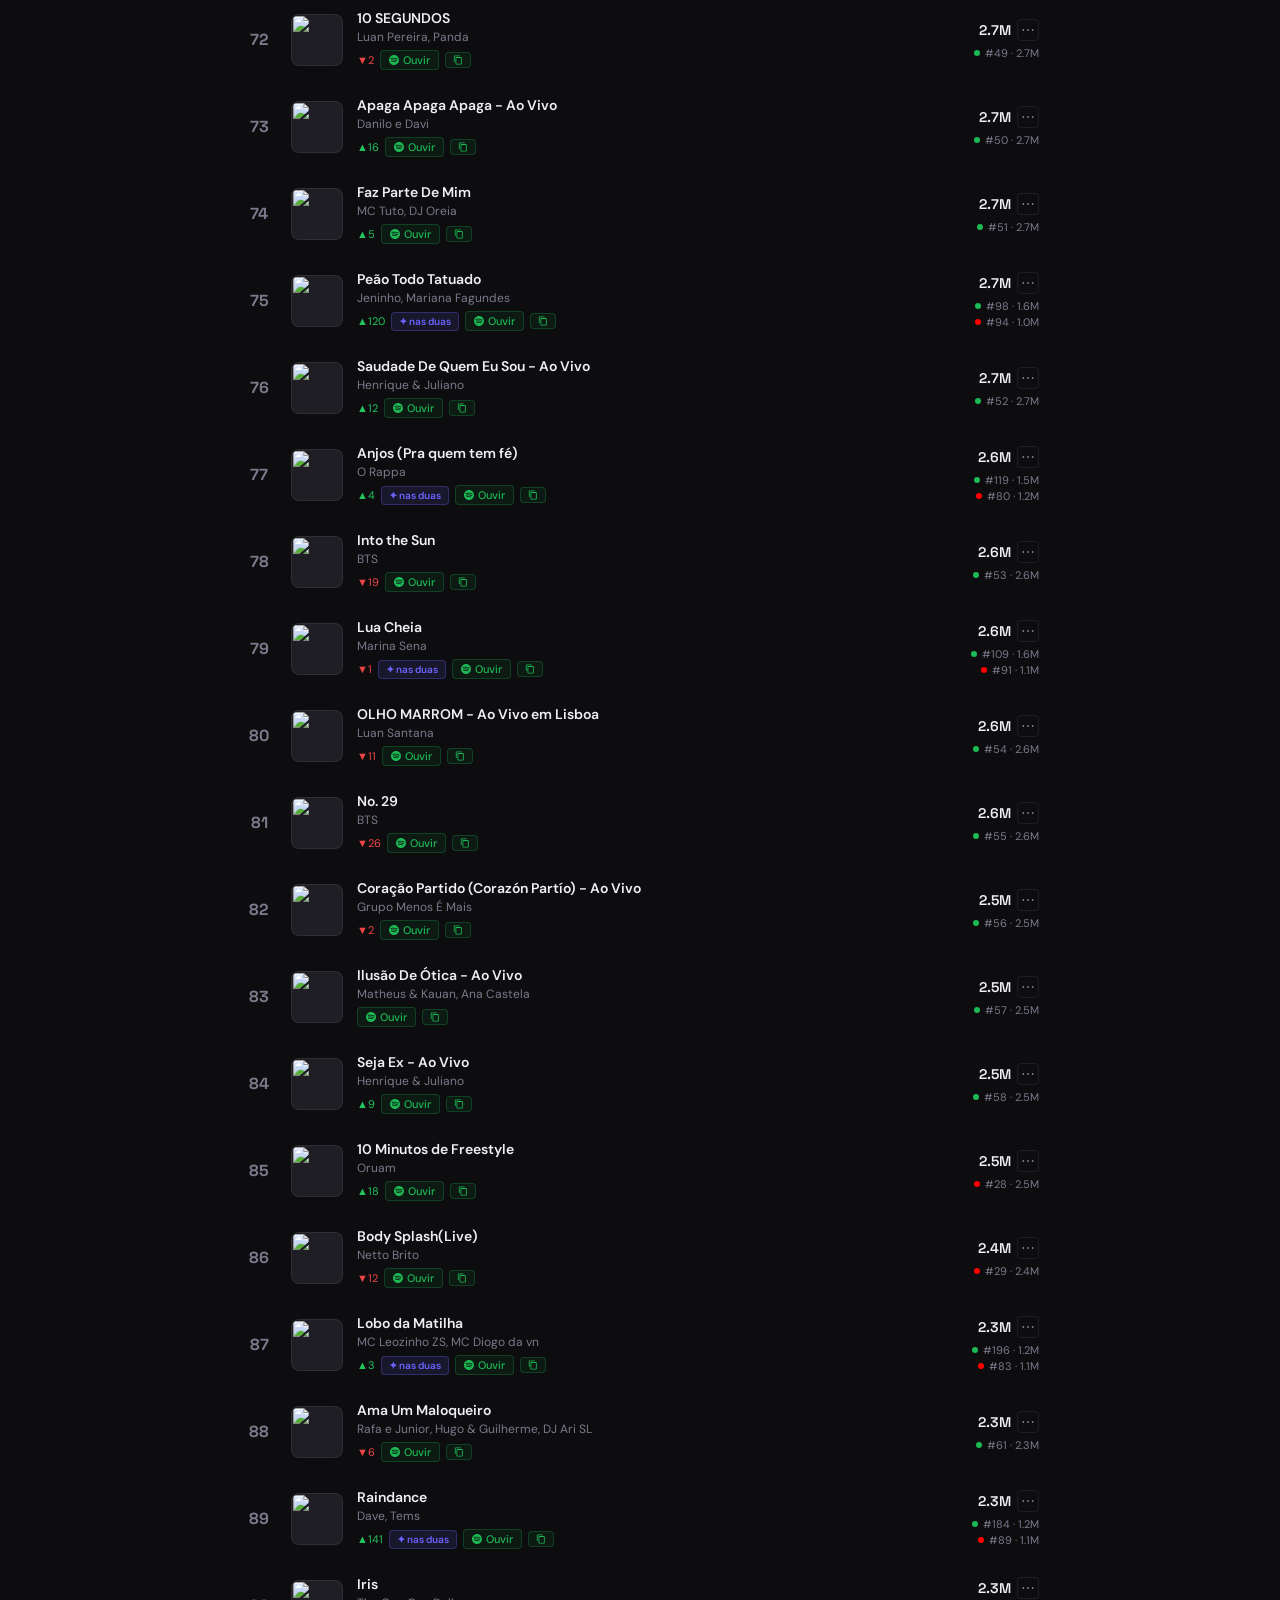
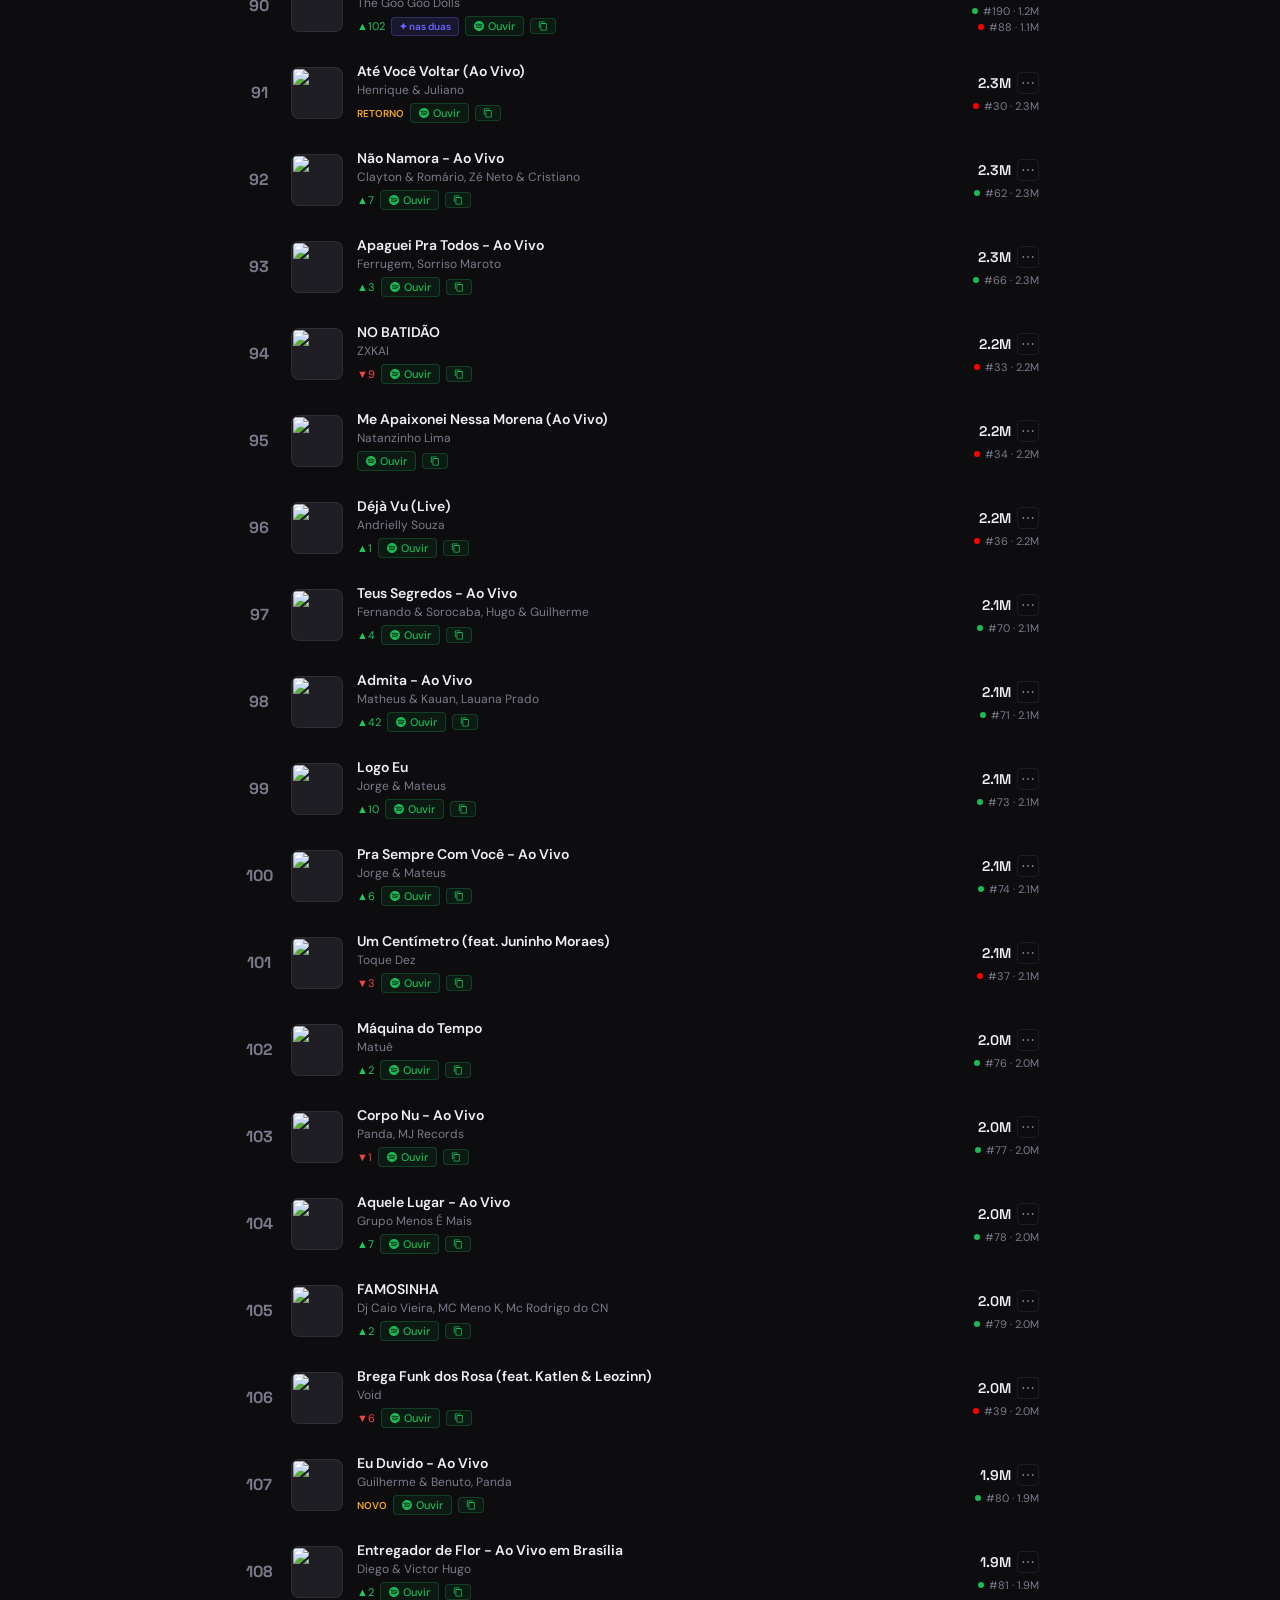
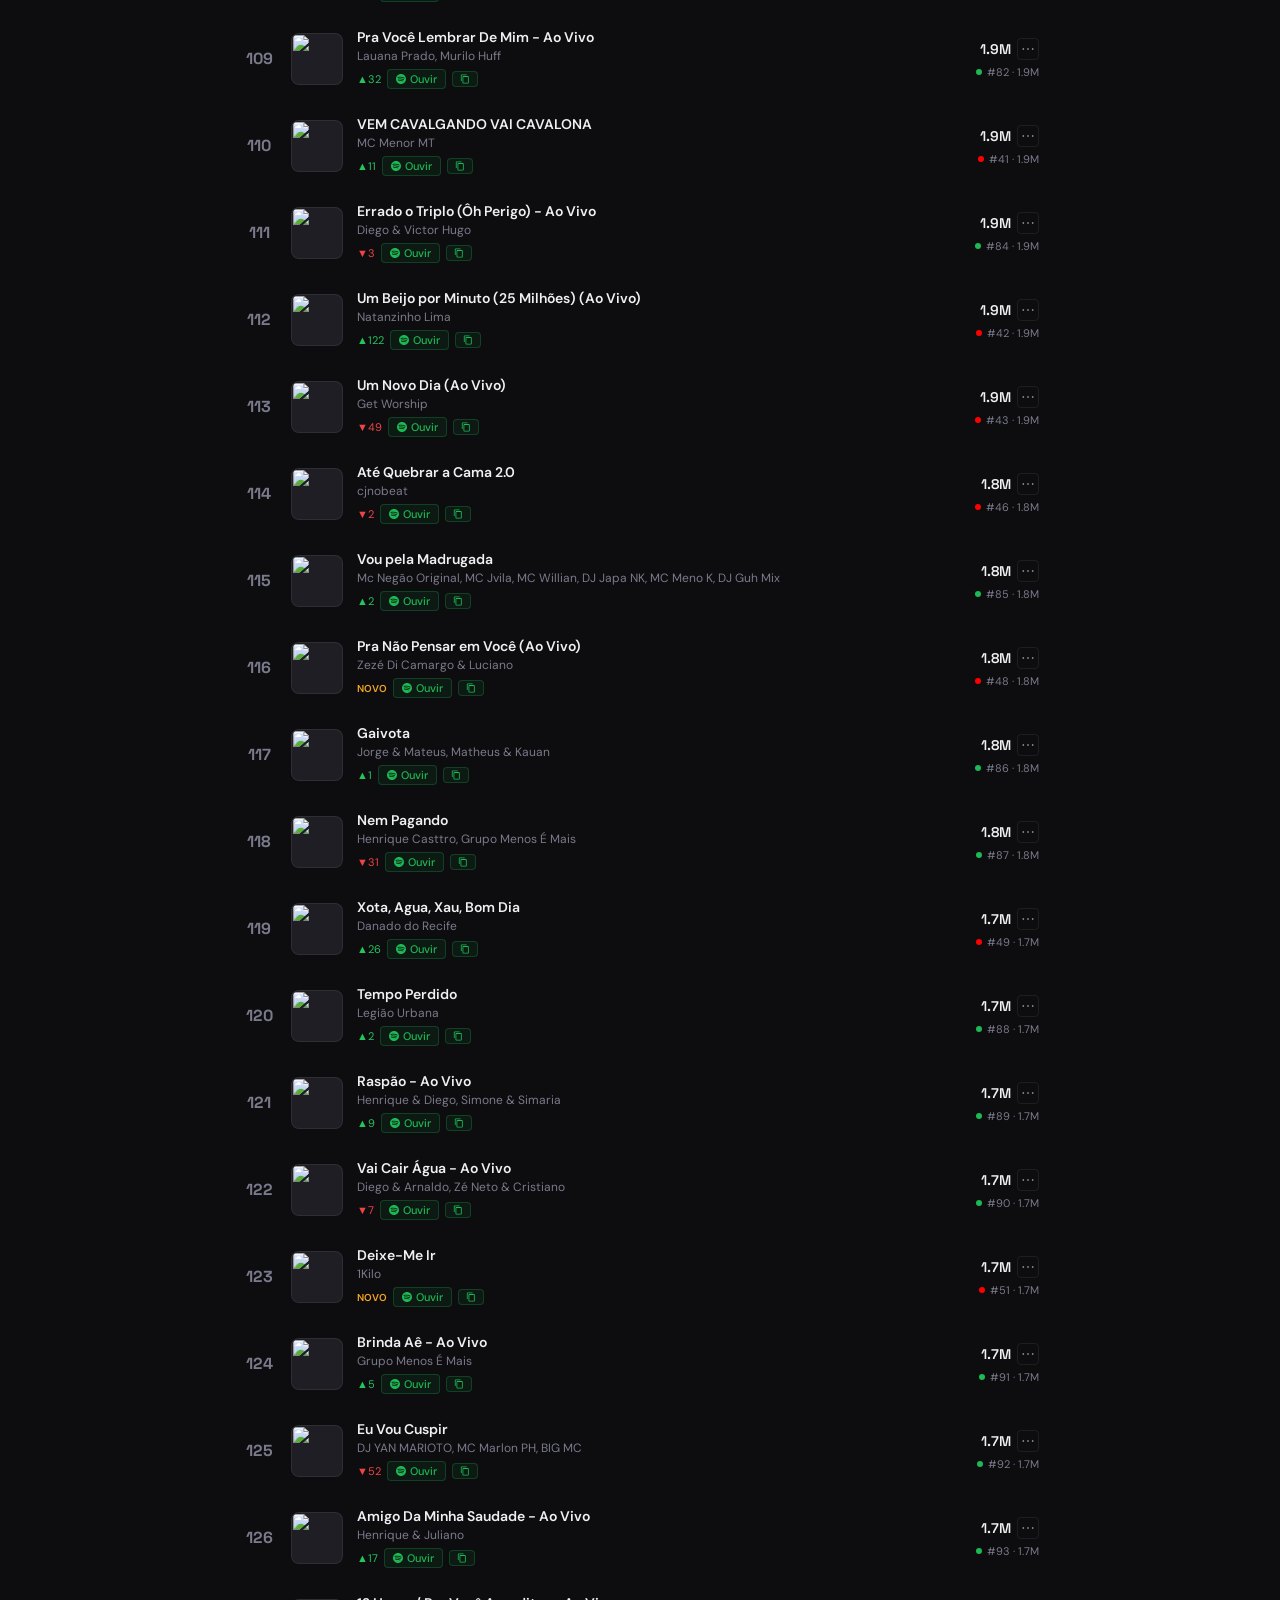
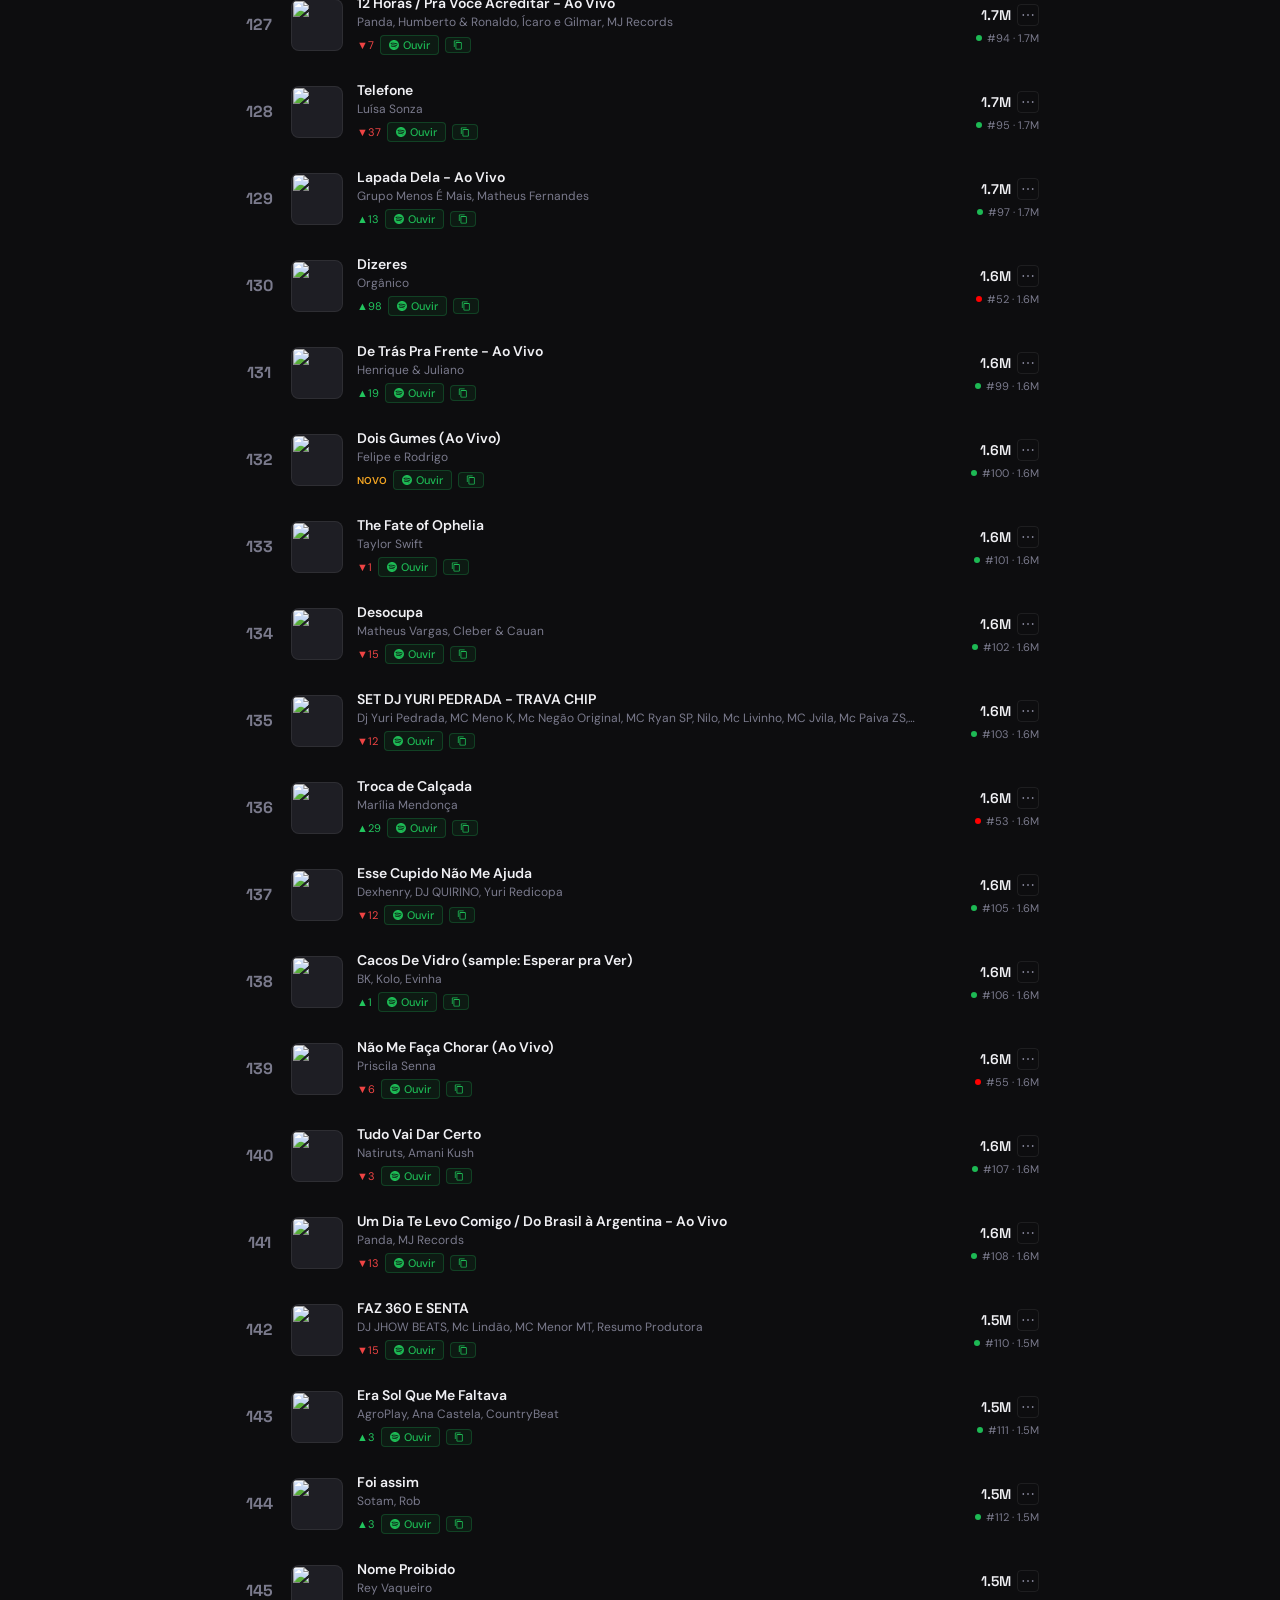
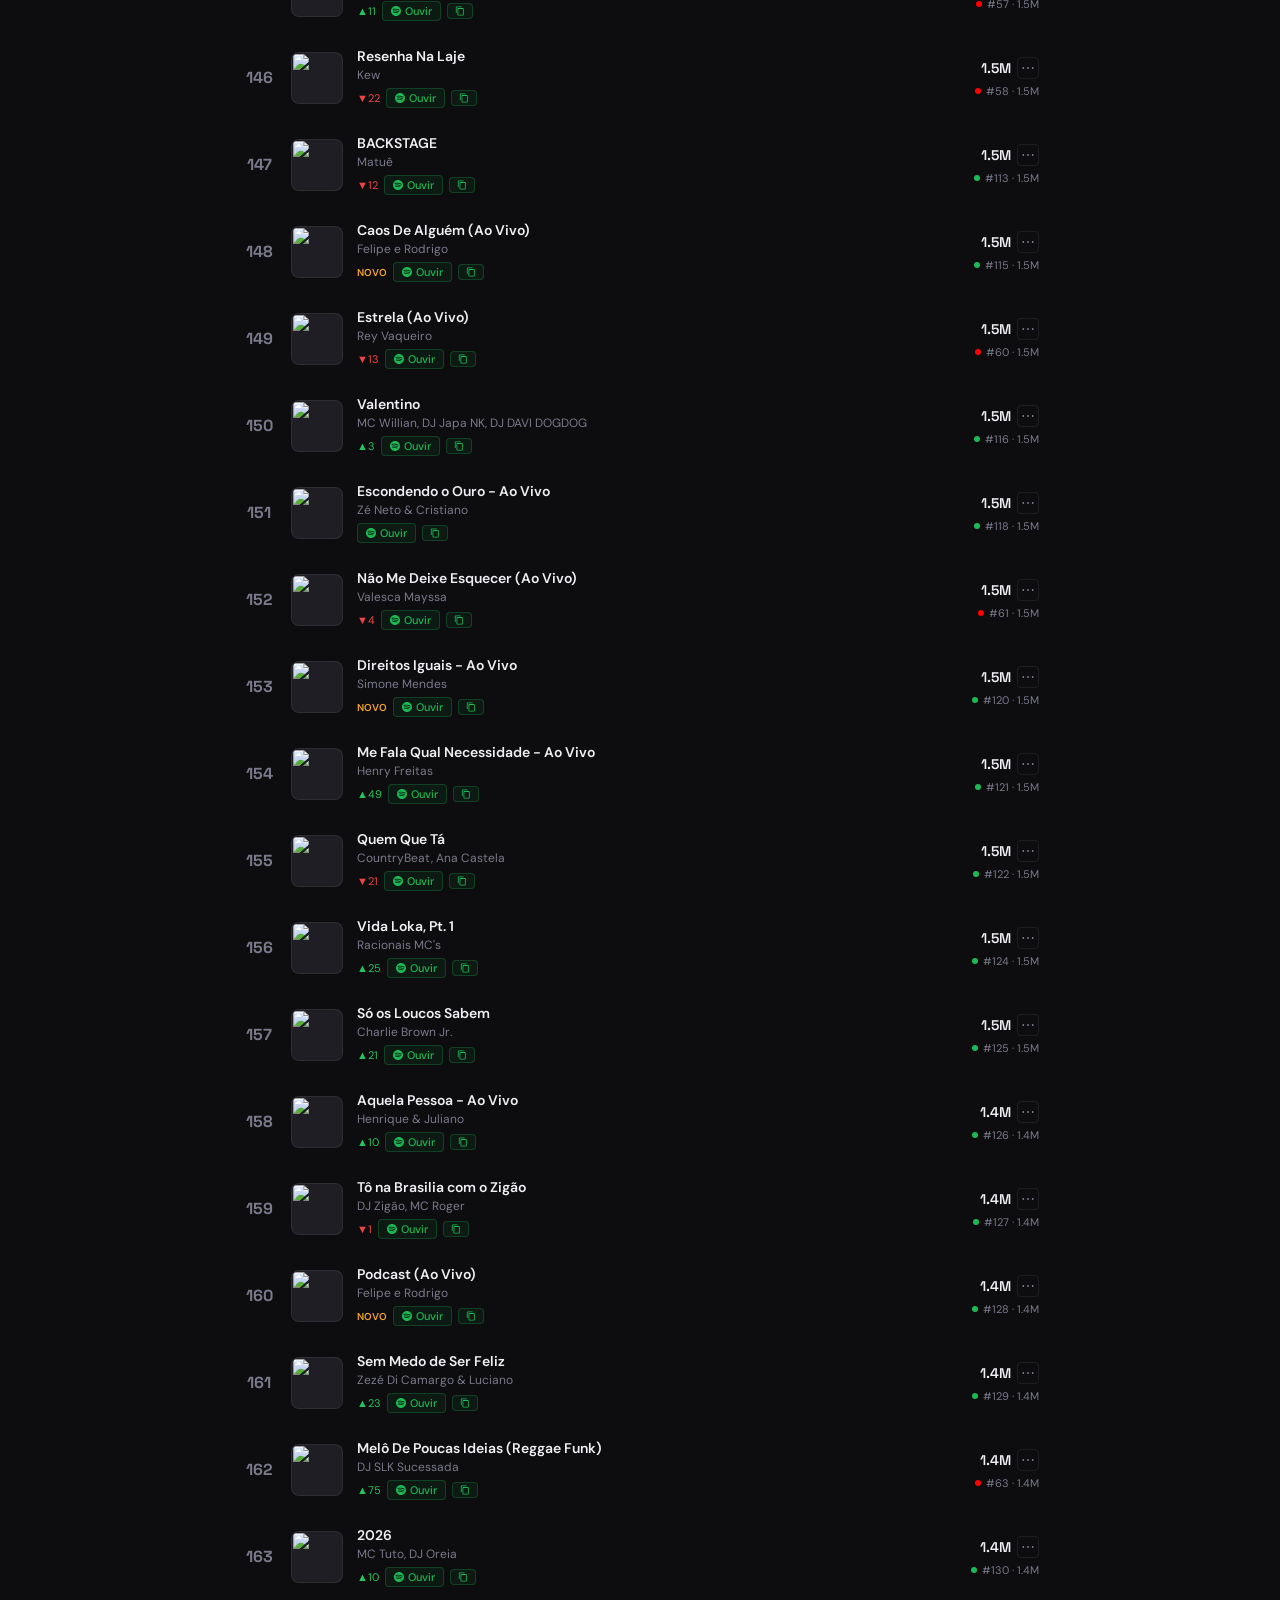
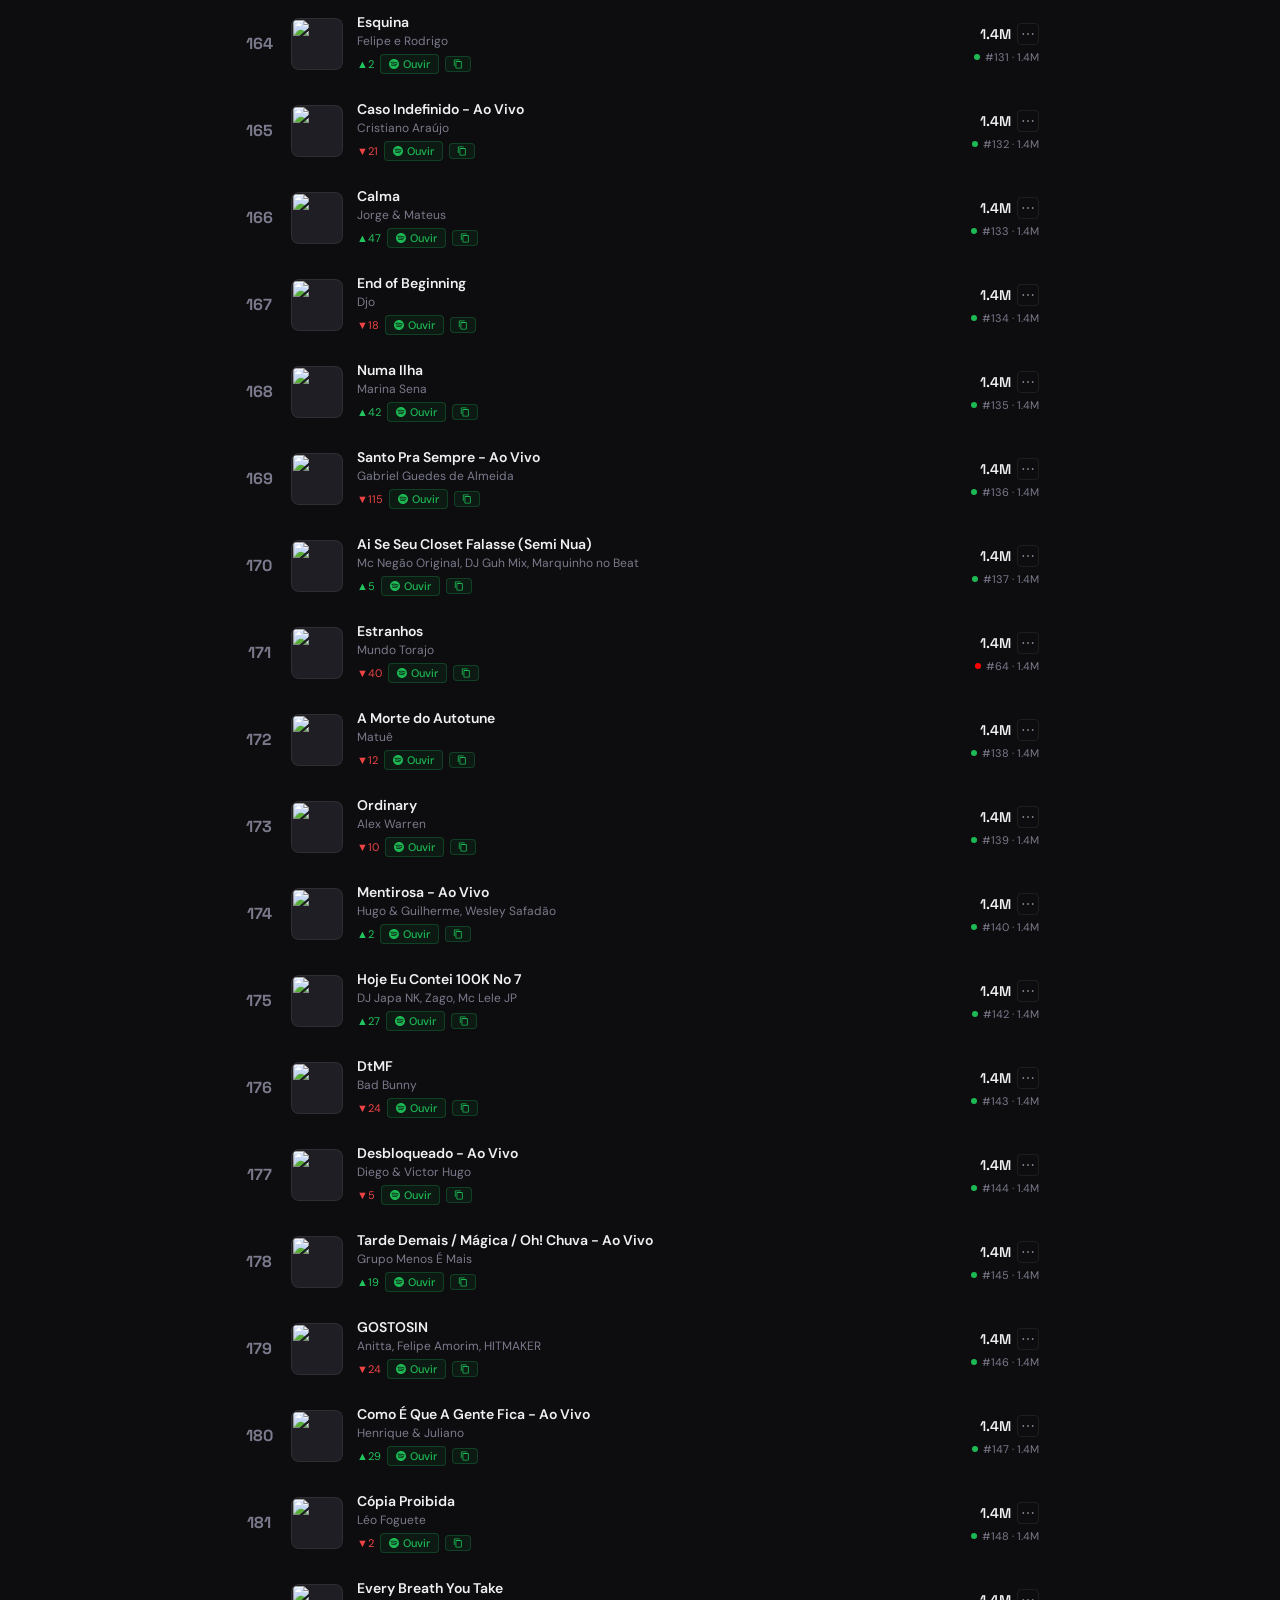
==== commit 78373dfb: "feat: botão Sync Playlists + workflow on-demand + edge function - Botão "Sync Playlists" no header d" ====
--- a/index.html
+++ b/index.html
@@ -157,6 +157,30 @@
         grid-template-columns: 1fr;
       }
     }
+    /* ── SYNC PLAYLISTS BUTTON ── */
+    .btn-sync-playlists {
+      display: inline-flex;
+      align-items: center;
+      gap: 6px;
+      background: rgba(29,185,84,0.12);
+      color: var(--sp);
+      border: 1px solid rgba(29,185,84,0.3);
+      padding: 6px 14px;
+      border-radius: 8px;
+      font-family: 'DM Sans', sans-serif;
+      font-weight: 600;
+      font-size: .85rem;
+      cursor: pointer;
+      transition: all 0.2s;
+      white-space: nowrap;
+    }
+    .btn-sync-playlists:hover { background: rgba(29,185,84,0.22); border-color: rgba(29,185,84,0.5); }
+    .btn-sync-playlists:disabled { opacity: 0.5; cursor: not-allowed; }
+    .btn-sync-playlists.syncing svg { animation: spin 1s linear infinite; }
+    .btn-sync-playlists.success { background: rgba(29,185,84,0.25); border-color: var(--sp); }
+    .btn-sync-playlists.error { background: rgba(239,68,68,0.12); border-color: rgba(239,68,68,0.3); color: #ef4444; }
+    @keyframes spin { from { transform: rotate(0deg); } to { transform: rotate(360deg); } }
+
     .platform-pills { display: flex; gap: 8px; }
     .pill {
       display: flex;
@@ -470,6 +494,10 @@
       <div class="pill"><span class="dot" style="background:var(--yt)"></span>YouTube</div>
     </div>
     <a href="genres.html" class="btn-manage-genres">Gerenciar Gêneros</a>
+    <button class="btn-sync-playlists" id="btn-sync-playlists" title="Sincronizar playlists Spotify com os gêneros atuais">
+      <svg viewBox="0 0 24 24" width="14" height="14" fill="currentColor"><path d="M12 4V1L8 5l4 4V6c3.31 0 6 2.69 6 6 0 1.01-.25 1.97-.7 2.8l1.46 1.46C19.54 15.03 20 13.57 20 12c0-4.42-3.58-8-8-8zm0 14c-3.31 0-6-2.69-6-6 0-1.01.25-1.97.7-2.8L5.24 7.74C4.46 8.97 4 10.43 4 12c0 4.42 3.58 8 8 8v3l4-4-4-4v3z"/></svg>
+      <span id="sync-label">Sync Playlists</span>
+    </button>
   </div>
 </header>
 
@@ -1113,6 +1141,45 @@
   loadMissingThumbnails();
 });
 
+// ── Sync Playlists via Supabase Edge Function → GitHub Actions ─────────────
+document.getElementById("btn-sync-playlists").addEventListener("click", async () => {
+  const btn = document.getElementById("btn-sync-playlists");
+  const label = document.getElementById("sync-label");
+  if (btn.disabled) return;
+
+  btn.disabled = true;
+  btn.className = "btn-sync-playlists syncing";
+  label.textContent = "Sincronizando...";
+
+  try {
+    const res = await fetch(`${SUPABASE_URL}/functions/v1/trigger-playlist-sync`, {
+      method: "POST",
+      headers: {
+        "Content-Type": "application/json",
+        "Authorization": `Bearer ${SB_HEADERS.apikey}`,
+      },
+    });
+    const data = await res.json();
+
+    if (res.ok && data.success) {
+      btn.className = "btn-sync-playlists success";
+      label.textContent = "Workflow disparado!";
+    } else {
+      throw new Error(data.error || `HTTP ${res.status}`);
+    }
+  } catch (e) {
+    btn.className = "btn-sync-playlists error";
+    label.textContent = "Erro!";
+    console.error("Sync error:", e);
+  }
+
+  setTimeout(() => {
+    btn.className = "btn-sync-playlists";
+    label.textContent = "Sync Playlists";
+    btn.disabled = false;
+  }, 4000);
+});
+
 loadRanking();
 </script>
 </body>
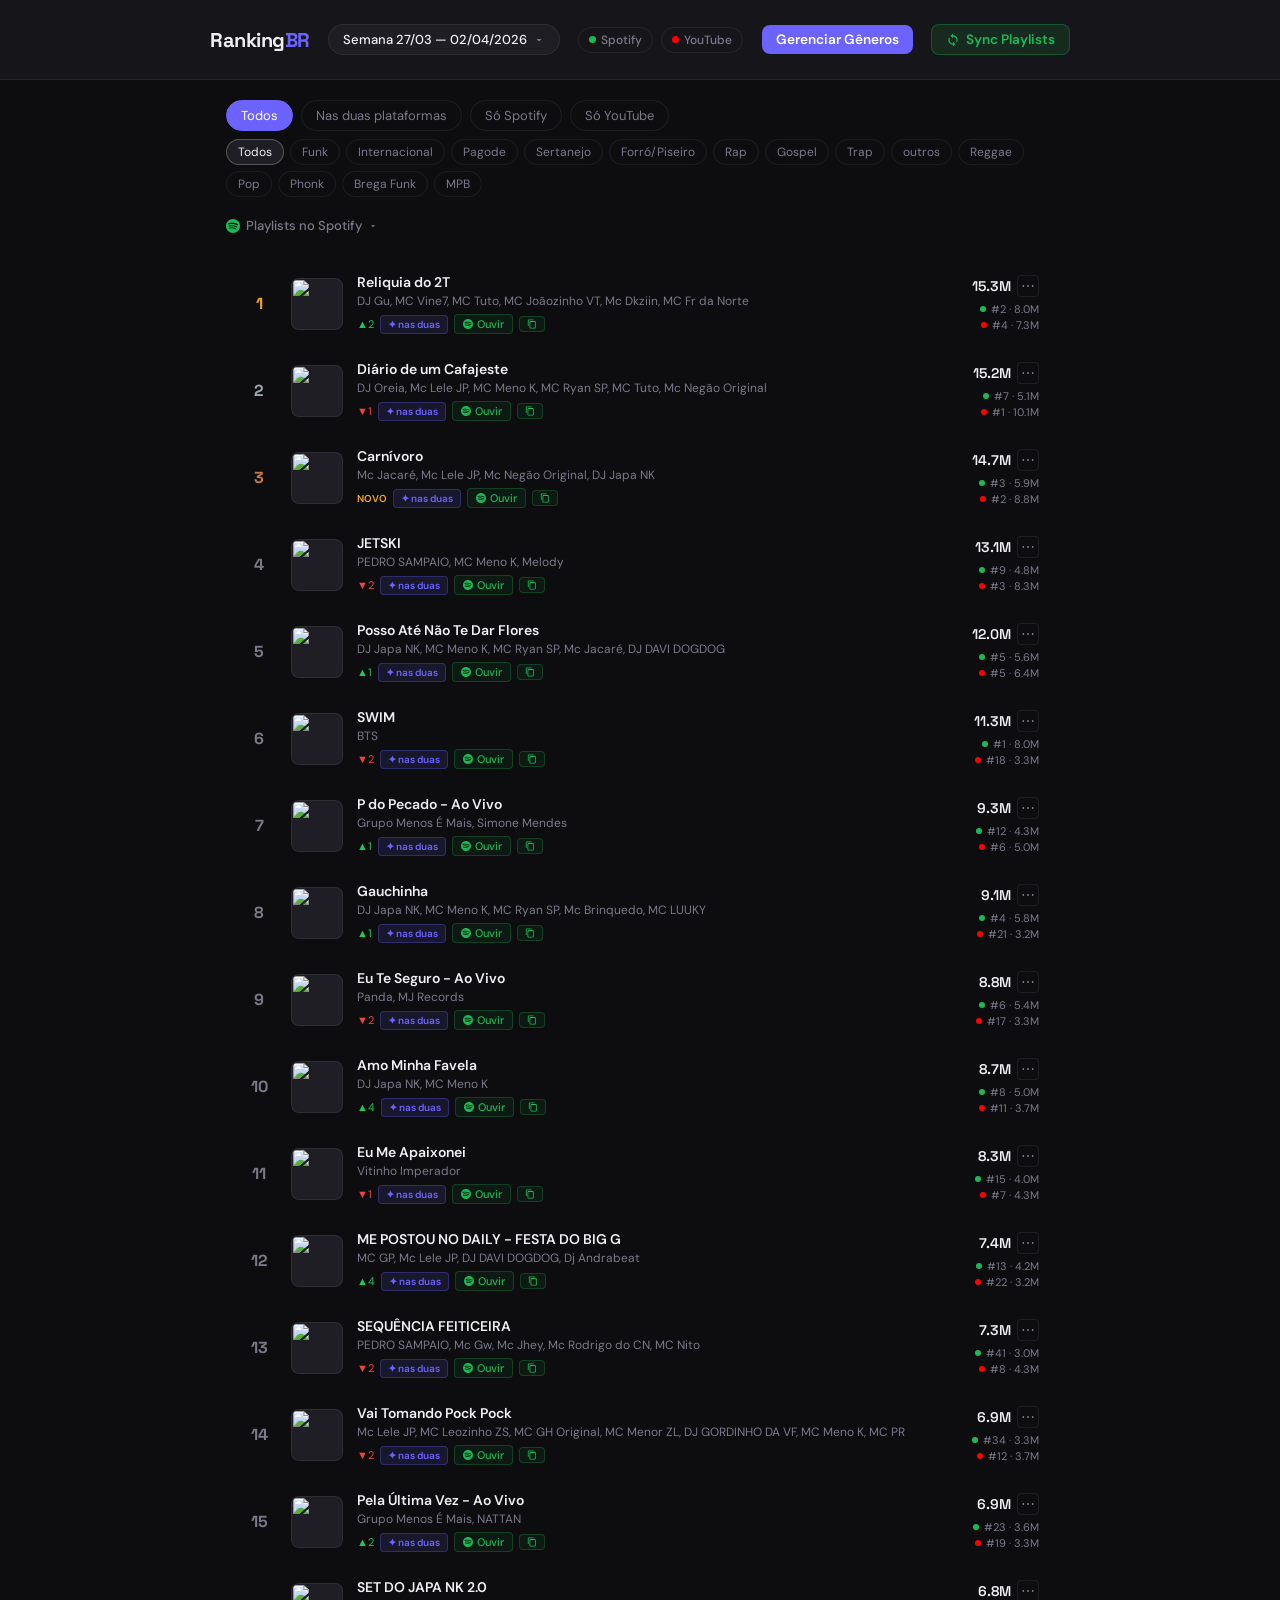
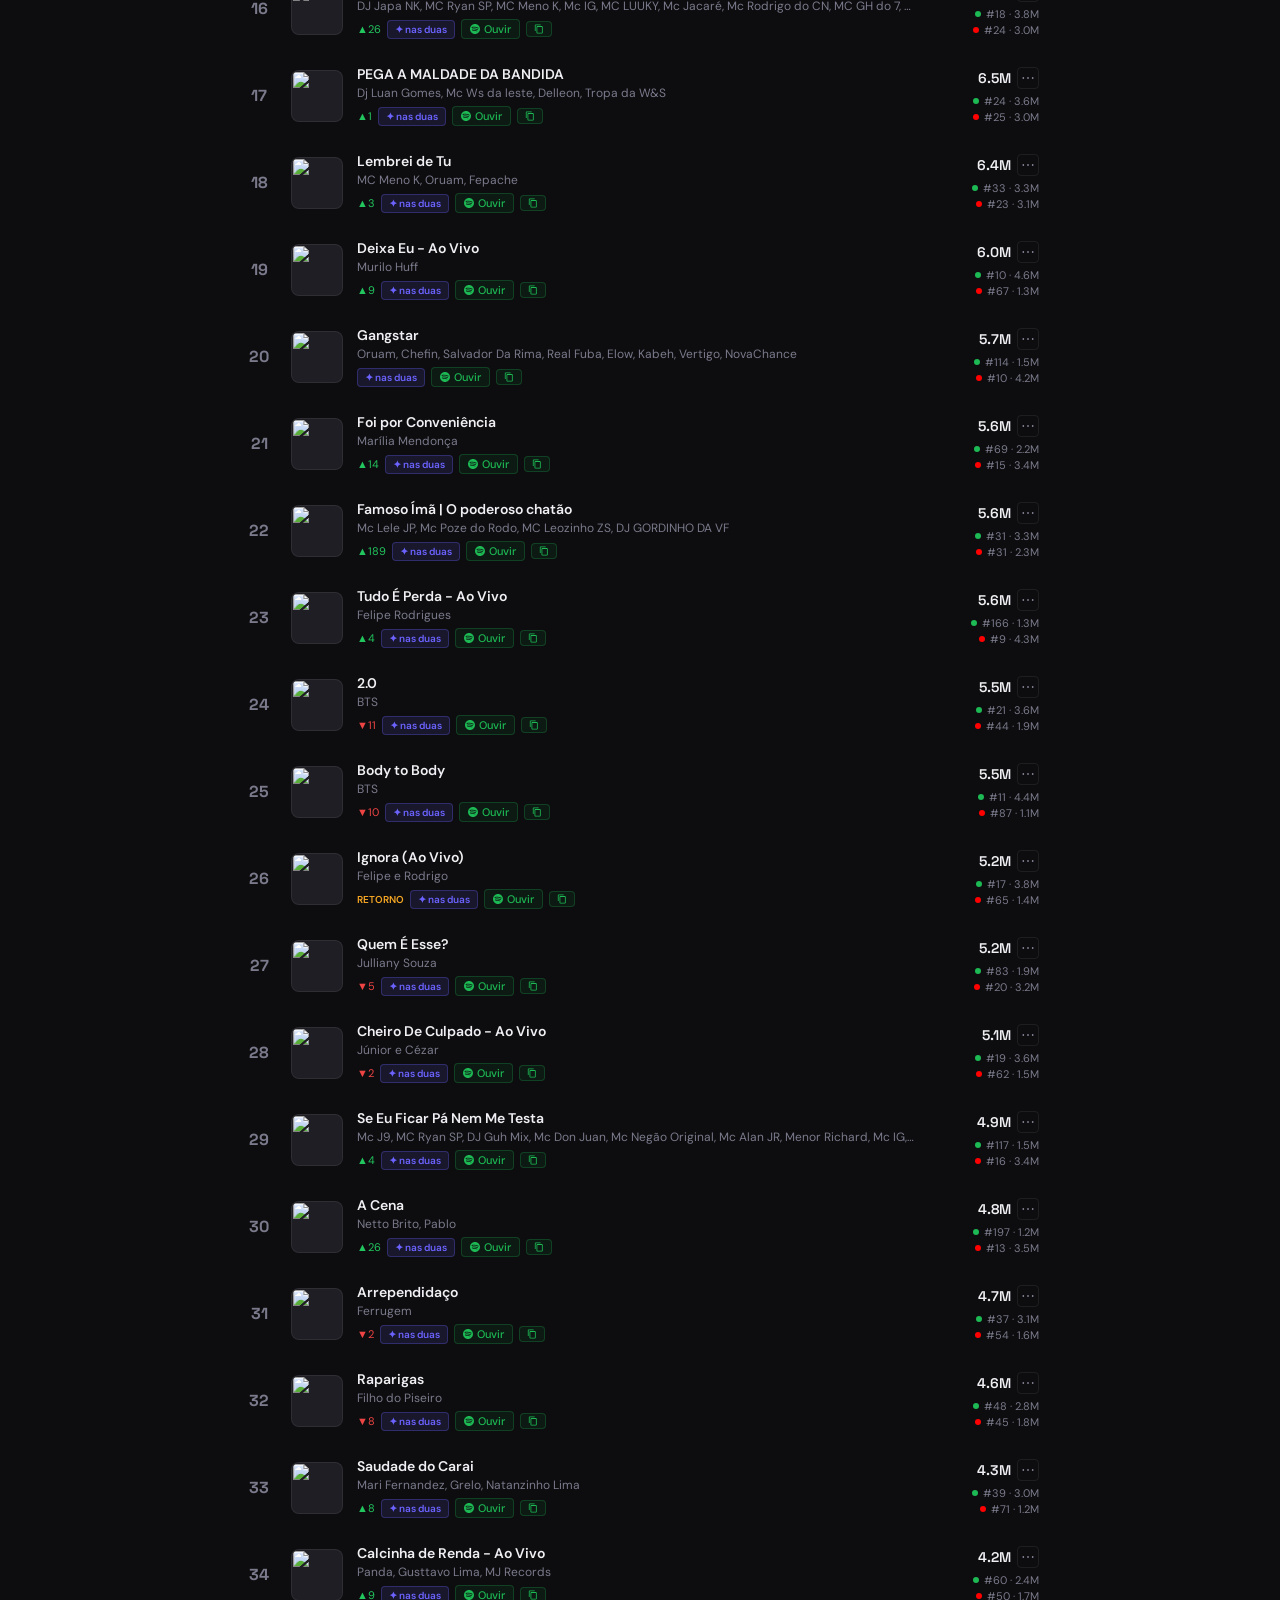
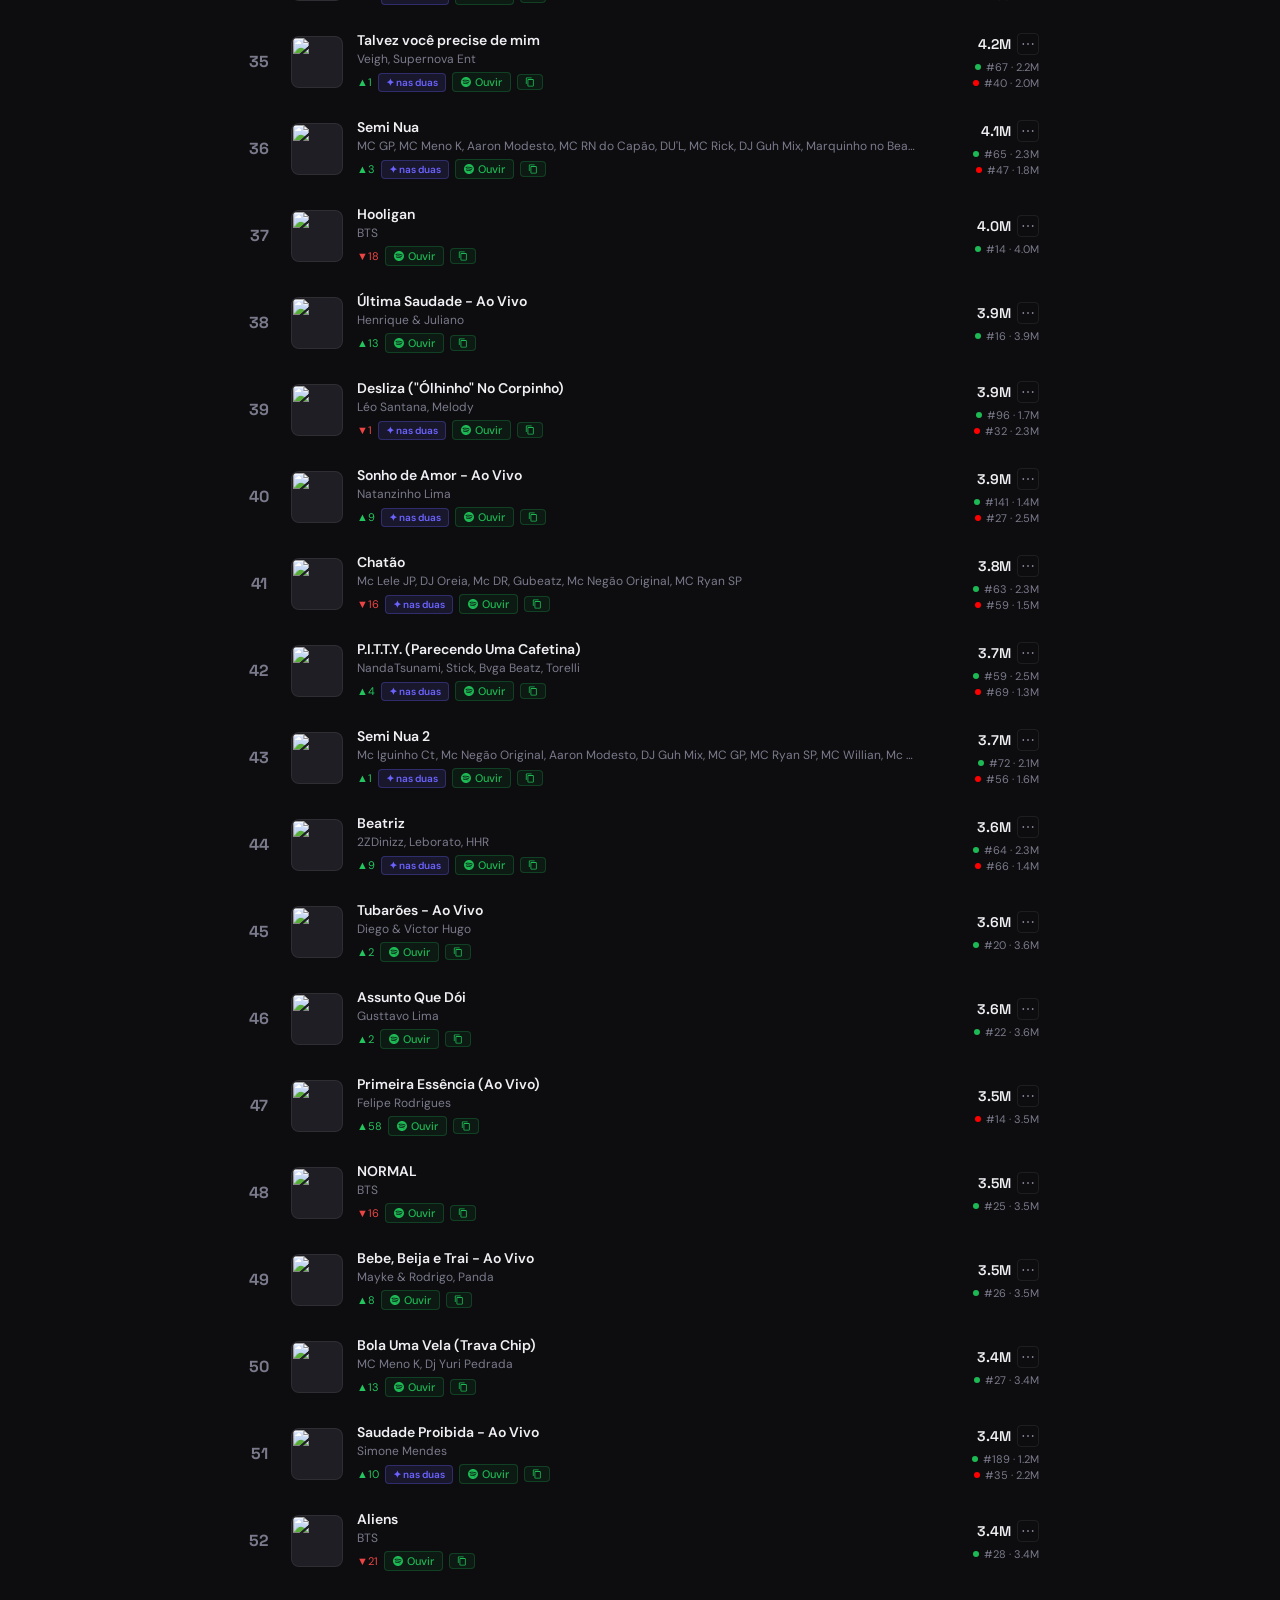
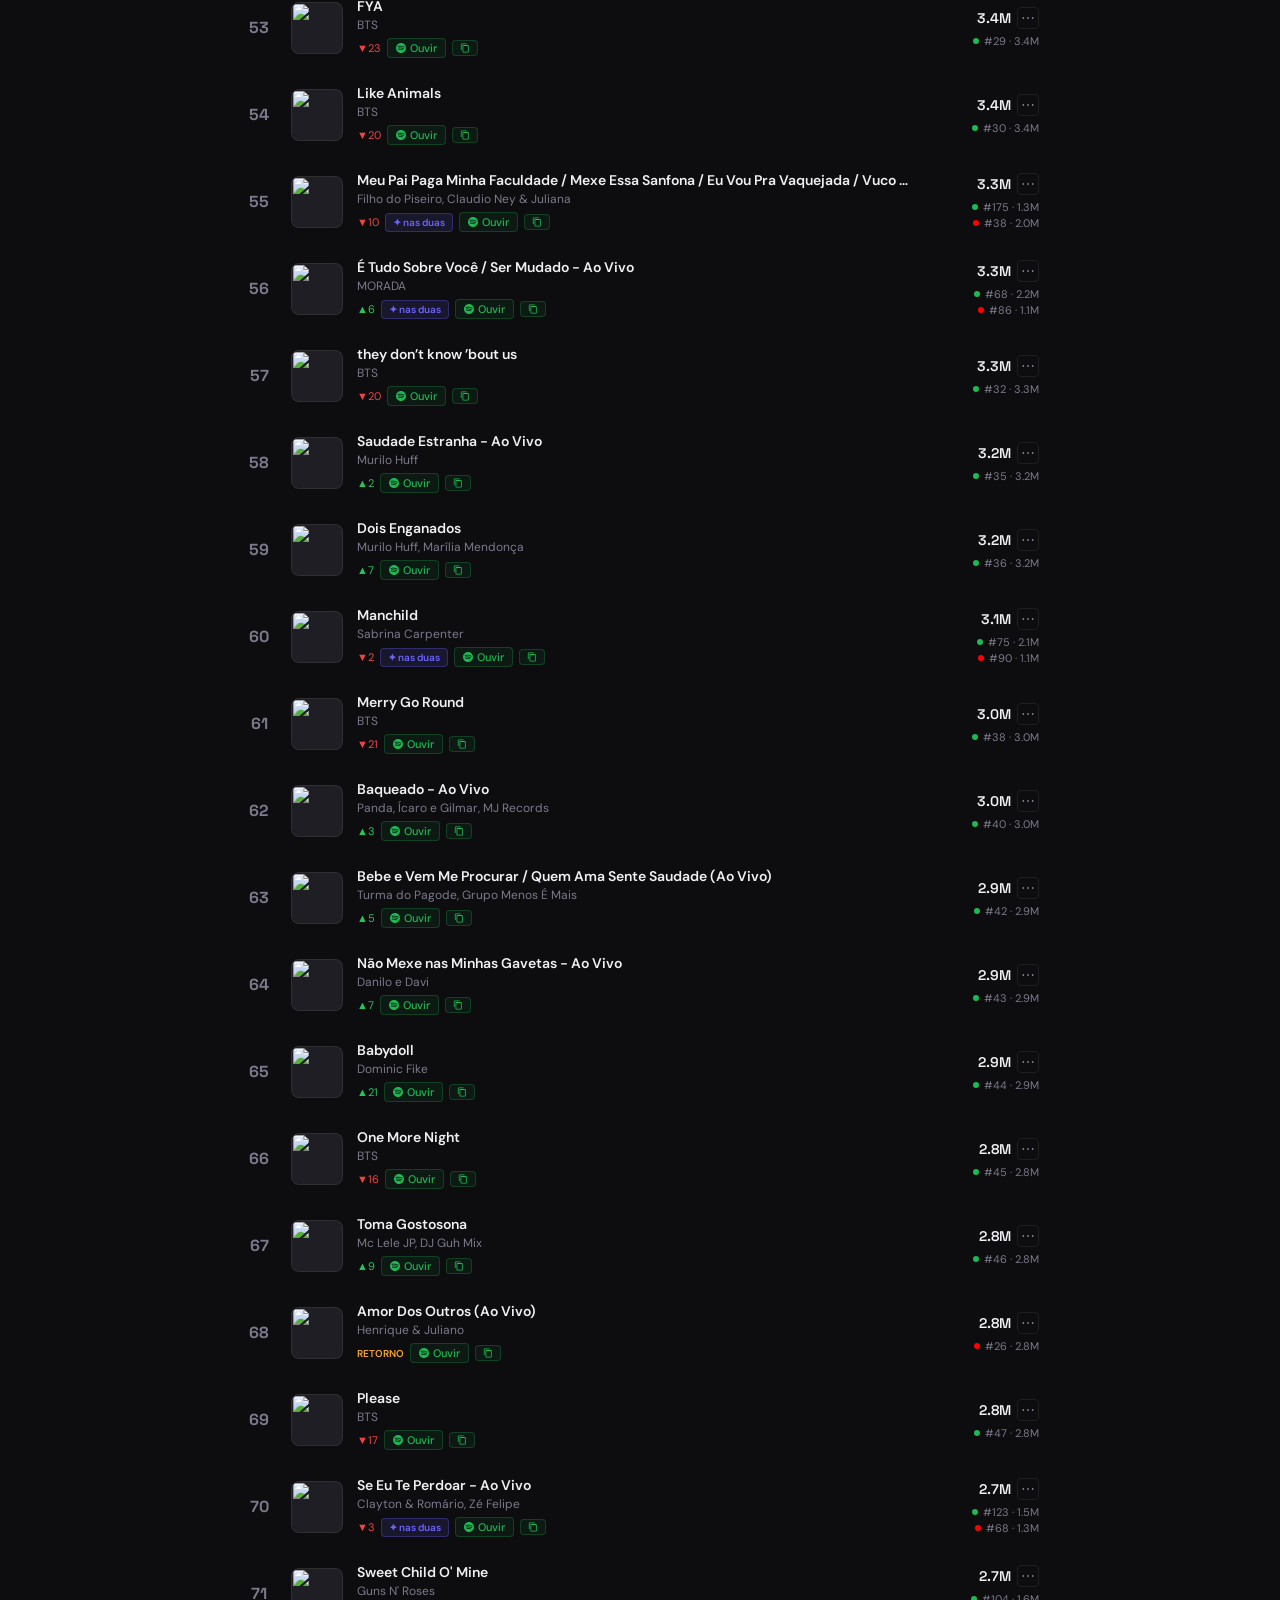
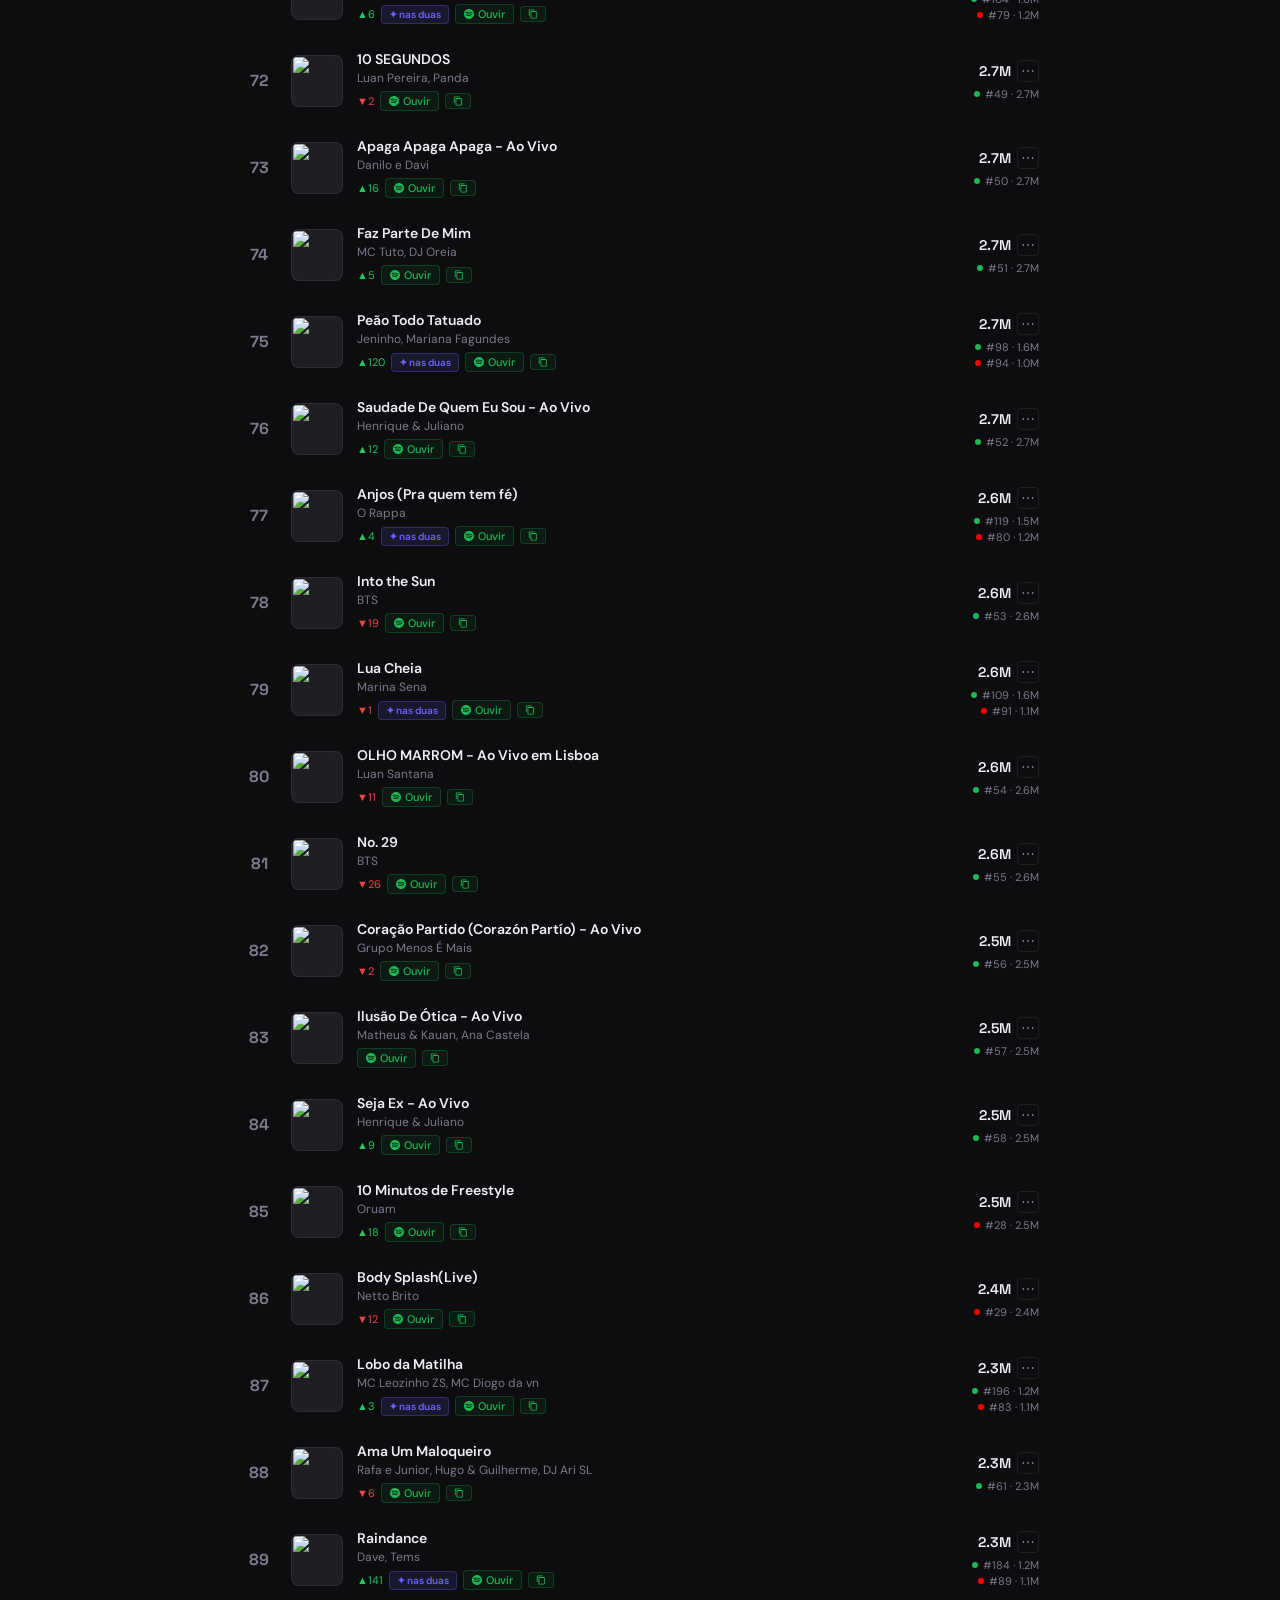
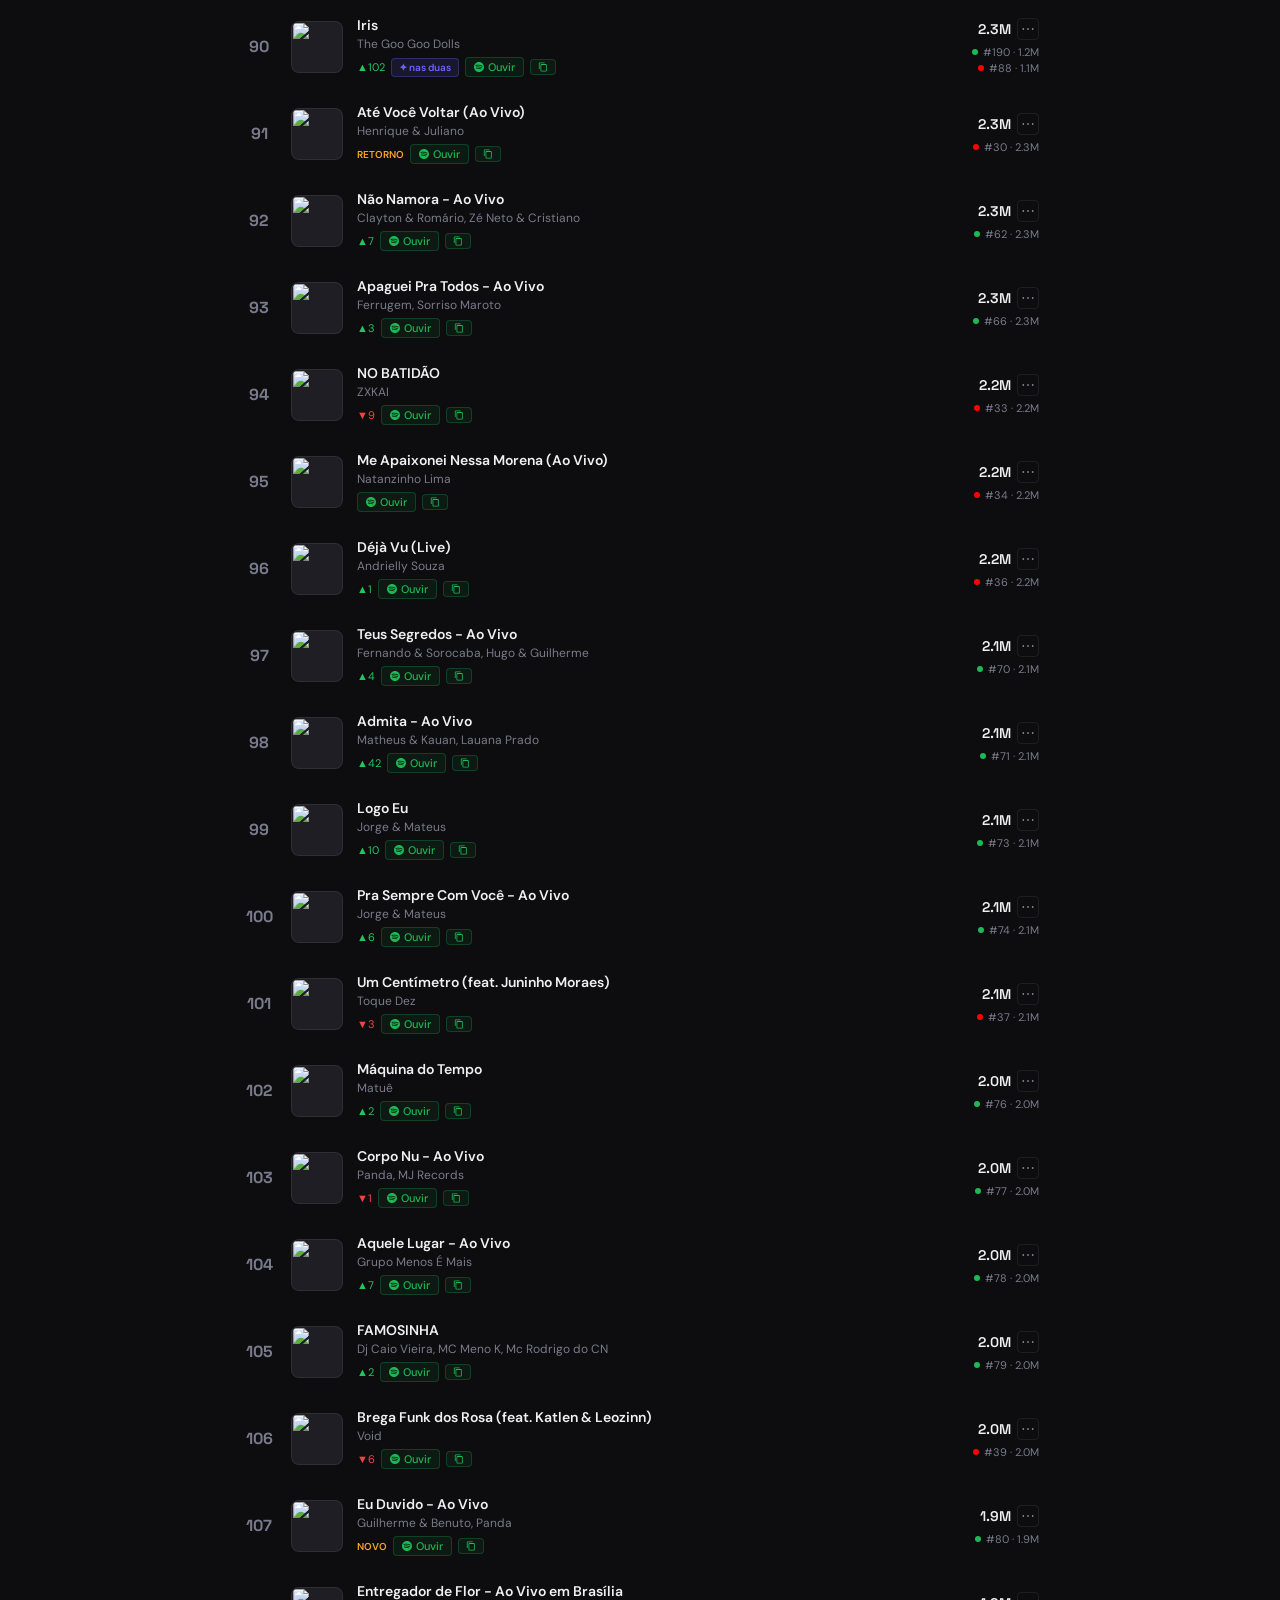
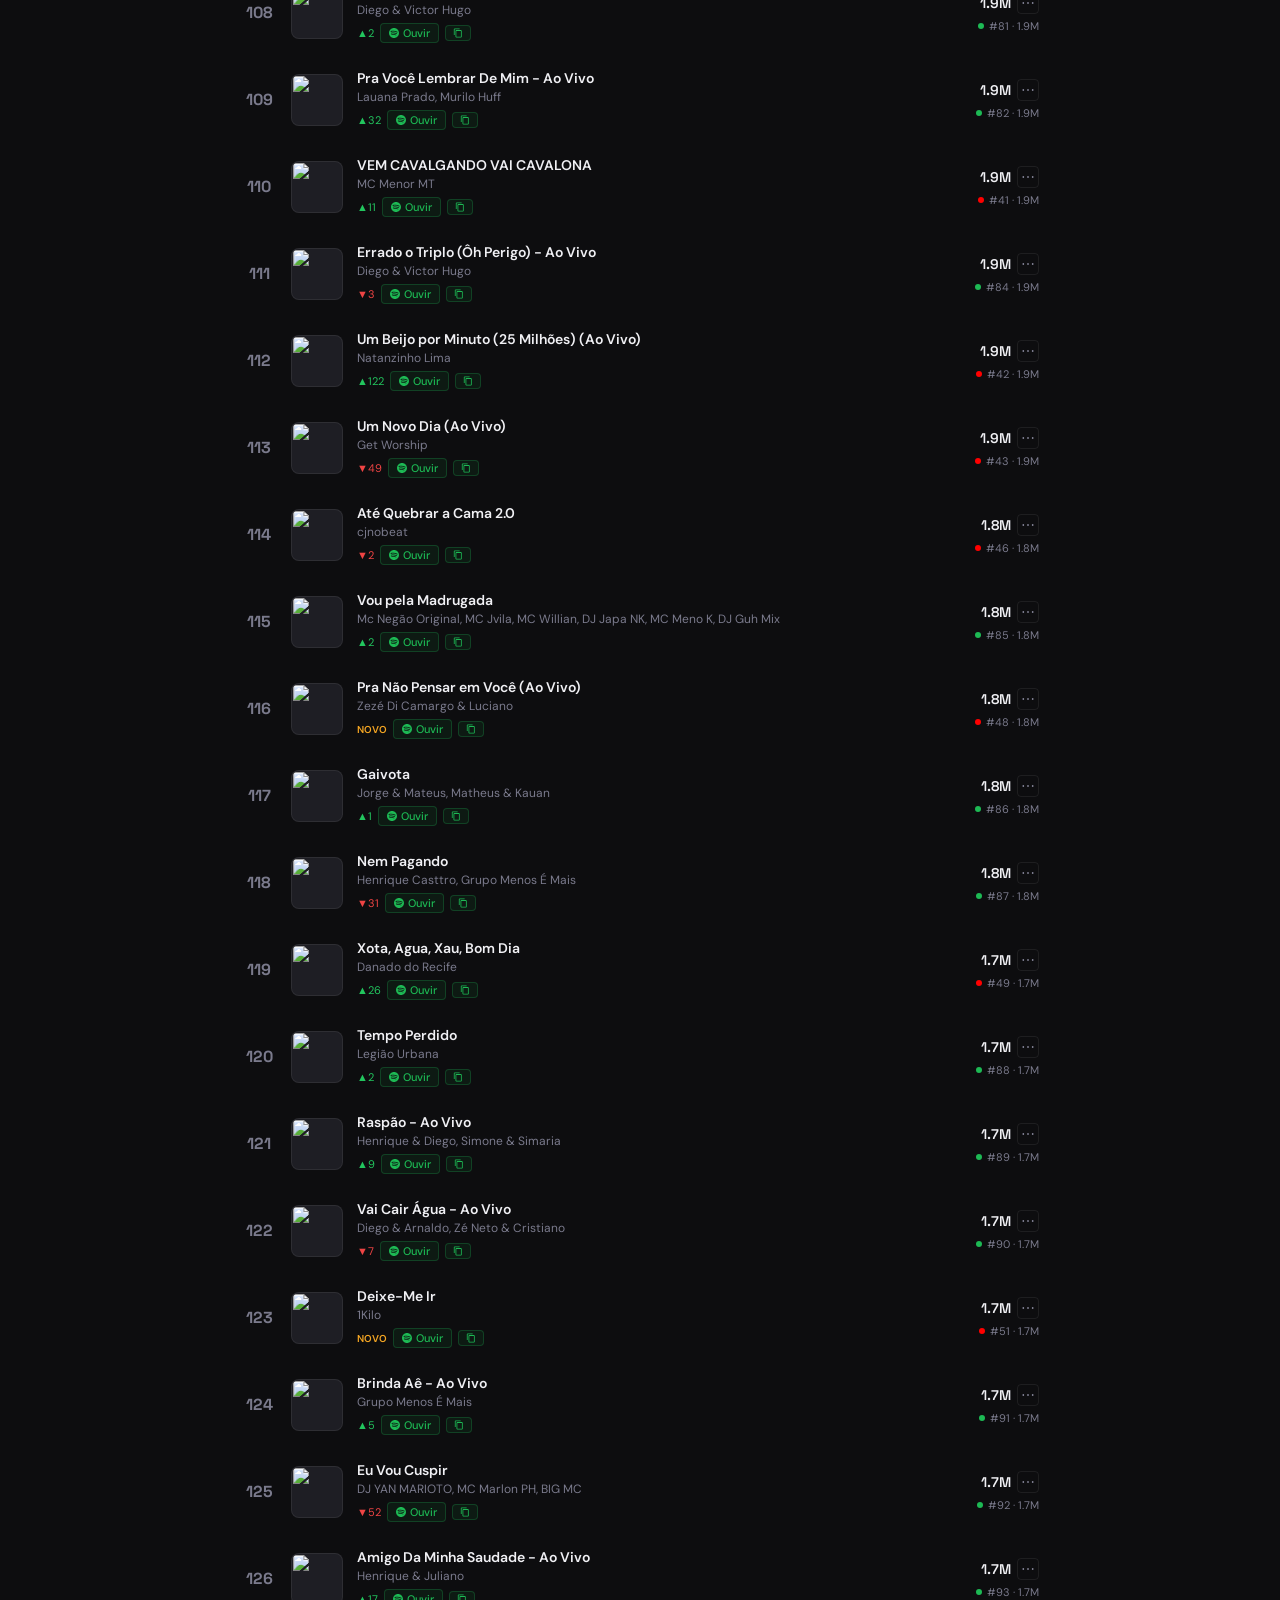
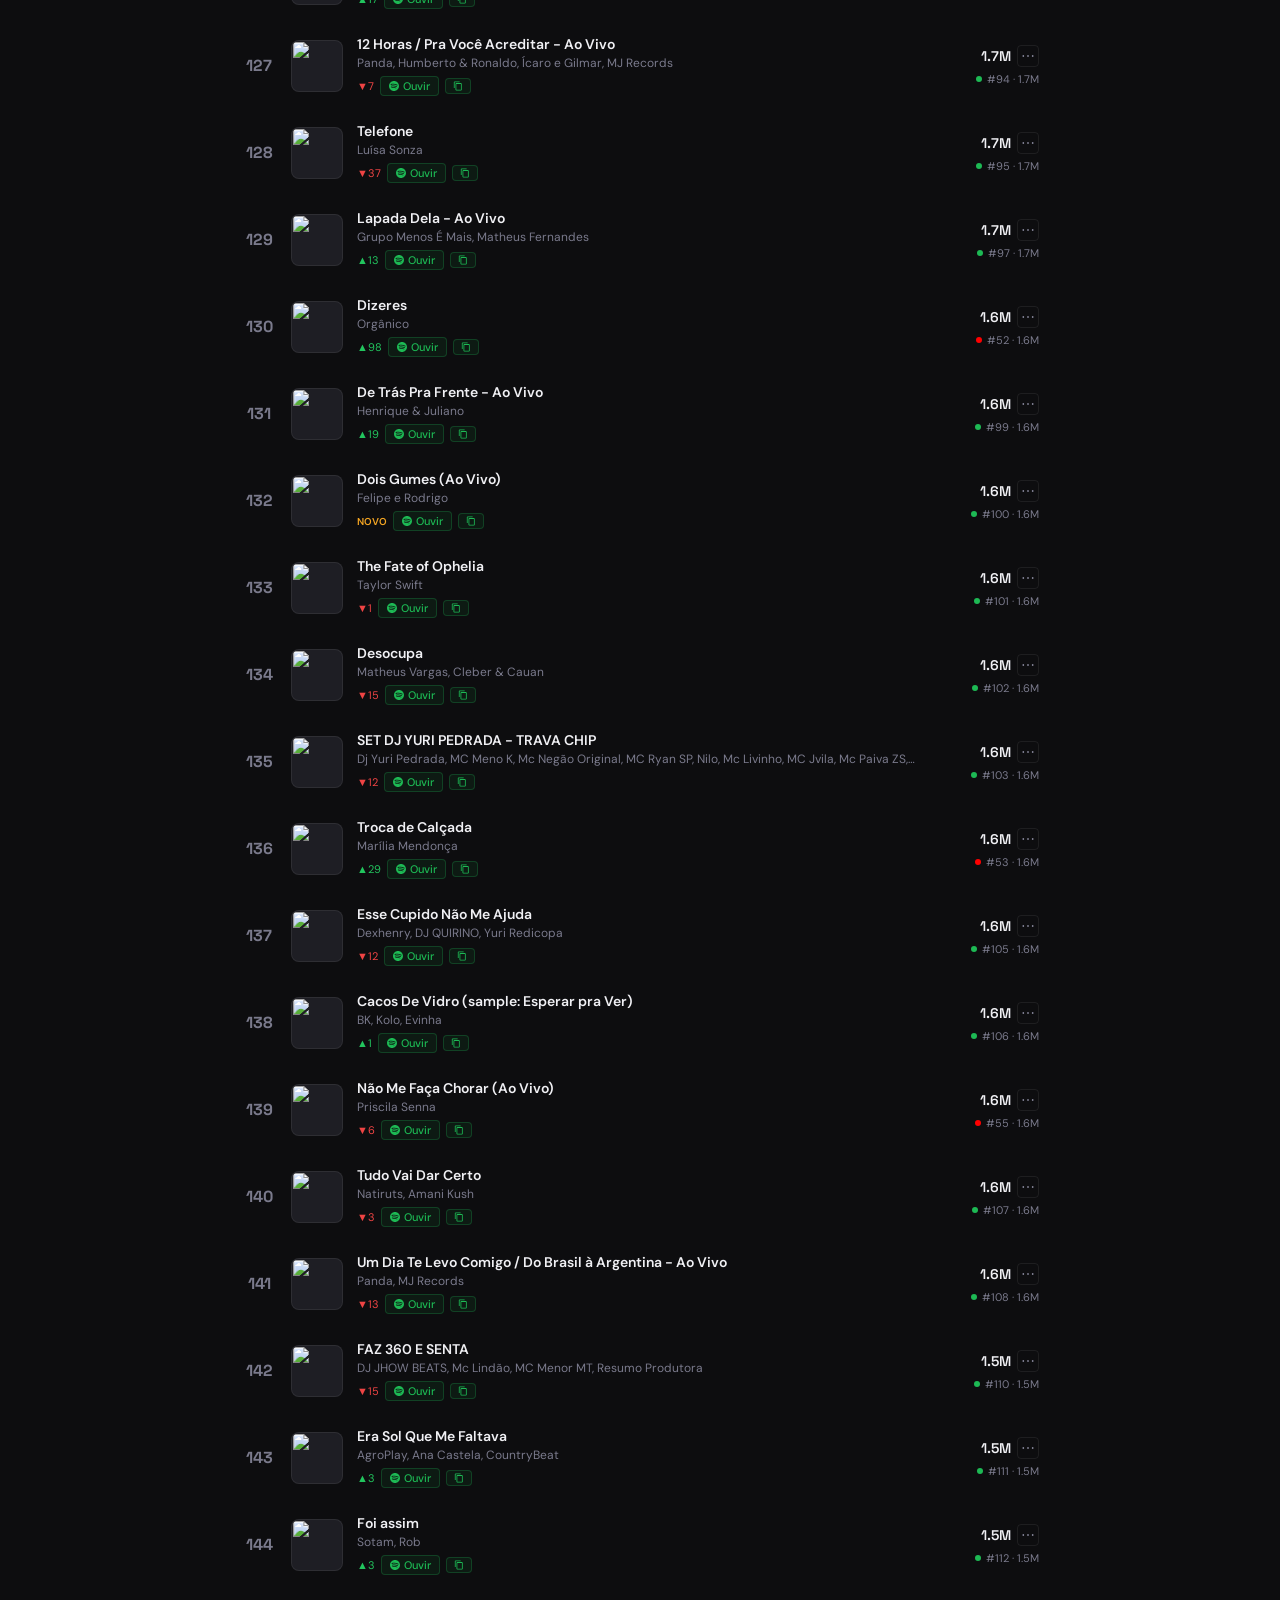
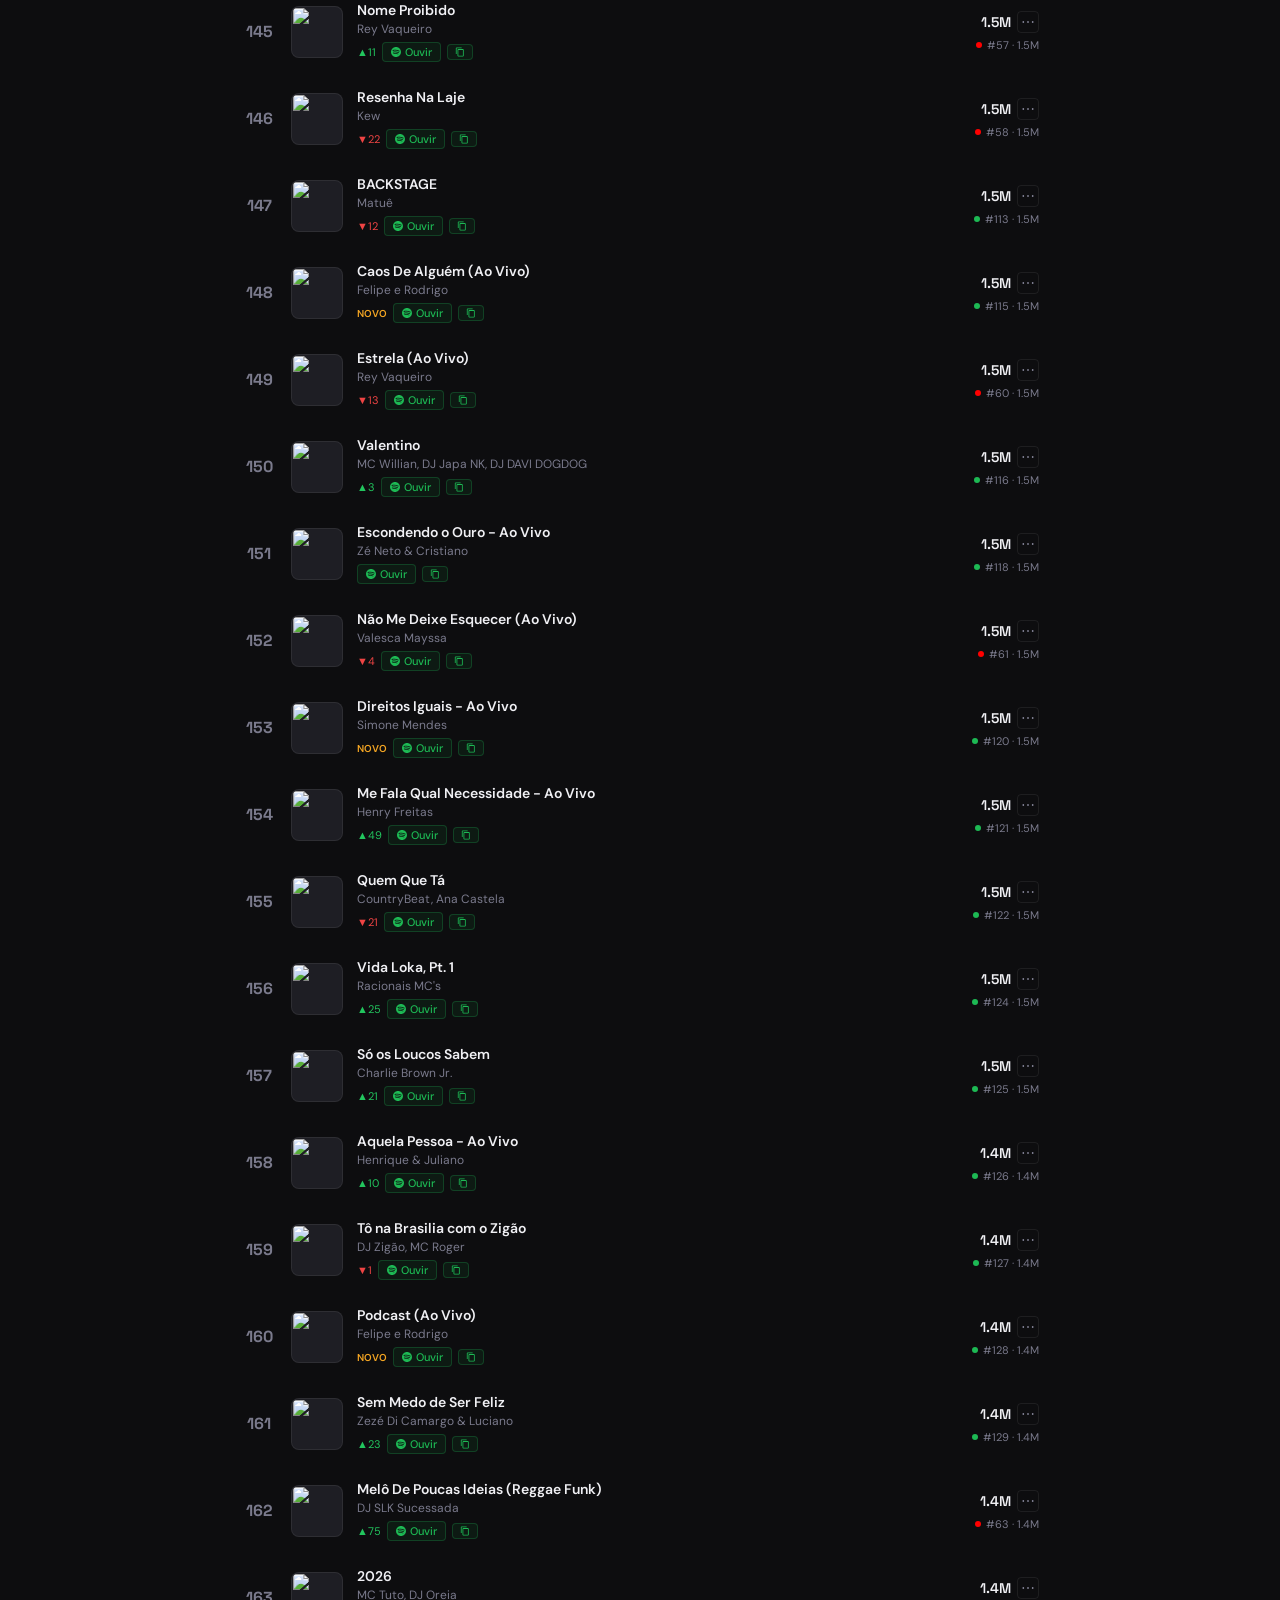
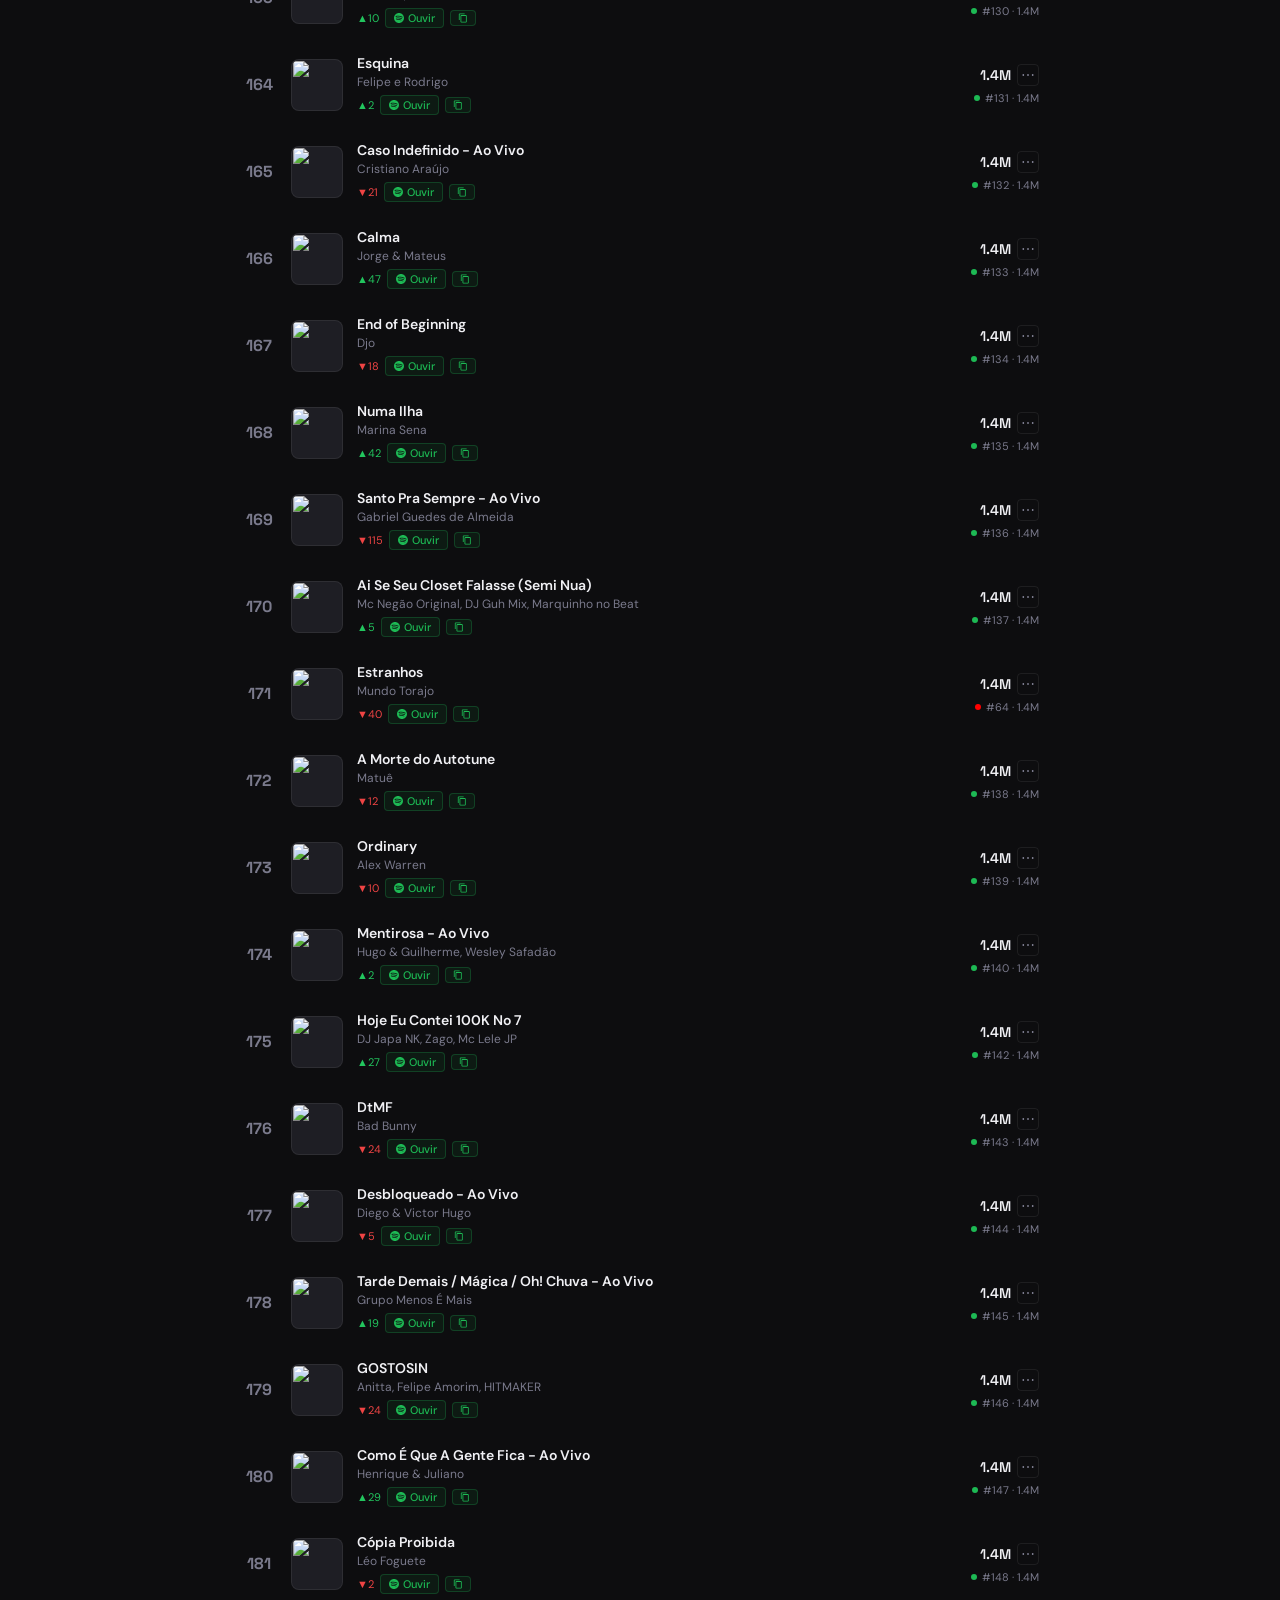
==== commit c4d9a69e: "feat: multi-gênero + links das playlists na home - DB: PK track_overrides alterada para (spotify_id," ====
--- a/index.html
+++ b/index.html
@@ -370,6 +370,62 @@
     .genre-dropdown-divider { height: 1px; background: var(--border); margin: 4px 0; }
     .genre-dropdown-remove { color: #ef4444; }
     .genre-dropdown-remove:hover { background: rgba(239,68,68,0.1); }
+    .genre-dropdown-check {
+      display: inline-block; width: 14px; text-align: center;
+      margin-right: 2px; font-size: 12px;
+    }
+
+    /* ── PLAYLIST LINKS ── */
+    .playlist-links-wrap {
+      max-width: 860px;
+      margin: 1rem auto 0;
+      padding: 0 1rem;
+    }
+    .playlist-links-toggle {
+      font-family: 'DM Sans', sans-serif;
+      font-size: 13px;
+      font-weight: 500;
+      color: var(--muted);
+      background: none;
+      border: none;
+      cursor: pointer;
+      display: flex;
+      align-items: center;
+      gap: 6px;
+      padding: 4px 0;
+      transition: color 0.15s;
+    }
+    .playlist-links-toggle:hover { color: var(--text); }
+    .playlist-links-toggle svg { width: 14px; height: 14px; fill: var(--sp); }
+    .playlist-links-toggle .chevron { width: 10px; height: 10px; fill: var(--muted); transition: transform 0.2s; }
+    .playlist-links-toggle.open .chevron { transform: rotate(180deg); }
+    .playlist-links {
+      display: none;
+      gap: 6px;
+      flex-wrap: wrap;
+      margin-top: 8px;
+    }
+    .playlist-links.open { display: flex; }
+    .playlist-link {
+      display: inline-flex;
+      align-items: center;
+      gap: 5px;
+      font-size: 12px;
+      font-weight: 500;
+      color: var(--sp);
+      background: rgba(29,185,84,0.08);
+      border: 1px solid rgba(29,185,84,0.2);
+      padding: 4px 10px;
+      border-radius: 20px;
+      text-decoration: none;
+      transition: all 0.15s;
+      white-space: nowrap;
+    }
+    .playlist-link:hover { background: rgba(29,185,84,0.18); border-color: rgba(29,185,84,0.4); }
+    .playlist-link svg { width: 12px; height: 12px; fill: var(--sp); }
+    .playlist-link.special { color: var(--gold); background: rgba(255,215,0,0.08); border-color: rgba(255,215,0,0.2); }
+    .playlist-link.special:hover { background: rgba(255,215,0,0.18); border-color: rgba(255,215,0,0.4); }
+    .playlist-link.special svg { fill: var(--gold); }
 
     .track-thumb {
       width: 52px; height: 52px;
@@ -510,6 +566,15 @@
 
 <div class="genre-filters" id="genre-filters"></div>
 
+<div class="playlist-links-wrap">
+  <button class="playlist-links-toggle" id="playlist-toggle">
+    <svg viewBox="0 0 24 24"><path d="M12 0C5.4 0 0 5.4 0 12s5.4 12 12 12 12-5.4 12-12S18.66 0 12 0zm5.521 17.34c-.24.359-.66.48-1.021.24-2.82-1.74-6.36-2.101-10.561-1.141-.418.122-.779-.179-.899-.539-.12-.421.18-.78.54-.9 4.56-1.021 8.52-.6 11.64 1.32.42.18.479.659.301 1.02zm1.44-3.3c-.301.42-.841.6-1.262.3-3.239-1.98-8.159-2.58-11.939-1.38-.479.12-1.02-.12-1.14-.6-.12-.48.12-1.021.6-1.141C9.6 9.9 15 10.561 18.72 12.84c.361.181.54.78.241 1.2zm.12-3.36C15.24 8.4 8.82 8.16 5.16 9.301c-.6.179-1.2-.181-1.38-.721-.18-.601.18-1.2.72-1.381 4.26-1.26 11.28-1.02 15.721 1.621.539.3.719 1.02.419 1.56-.299.421-1.02.599-1.559.3z"/></svg>
+    Playlists no Spotify
+    <svg class="chevron" viewBox="0 0 24 24"><path d="M7 10l5 5 5-5z"/></svg>
+  </button>
+  <div class="playlist-links" id="playlist-links"></div>
+</div>
+
 <main>
   <div class="track-list" id="track-list">
     <div class="empty">Carregando ranking...</div>
@@ -533,7 +598,7 @@
 let artistGenresMap = {};       // { "nome artista lowercase": ["genero1", "genero2"] }
 let currentFilter  = "all";
 let currentGenres  = new Set(); // multi-seleção; vazio = todos
-let trackOverrides = {};        // { spotify_id: genre_name }
+let trackOverrides = {};        // { spotify_id: ["genre1", "genre2", ...] }
 const thumbnailCache = new Map();
 
 function emoji(i) { return EMOJIS[i % EMOJIS.length]; }
@@ -594,21 +659,17 @@
   return tracks;
 }
 
-function getEffectiveGenre(t) {
-  if (t.spotify_id && trackOverrides[t.spotify_id] !== undefined)
-    return trackOverrides[t.spotify_id] || "outros";
-  return t.genre || "outros";
+function getEffectiveGenres(t) {
+  if (t.spotify_id && trackOverrides[t.spotify_id] !== undefined) {
+    const ov = trackOverrides[t.spotify_id];
+    return ov.length > 0 ? ov : ["outros"];
+  }
+  return t._genres || [t.genre || "outros"];
 }
 
 function applyGenreFilter(tracks) {
   if (currentGenres.size === 0) return tracks;
-  return tracks.filter(t => {
-    if (t.spotify_id && trackOverrides[t.spotify_id] !== undefined) {
-      return currentGenres.has(trackOverrides[t.spotify_id] || "outros");
-    }
-    const genres = t._genres || [t.genre || "outros"];
-    return genres.some(g => currentGenres.has(g));
-  });
+  return tracks.filter(t => getEffectiveGenres(t).some(g => currentGenres.has(g)));
 }
 
 function buildGenreFilters() {
@@ -622,10 +683,7 @@
   container.innerHTML = "";
 
   const platformFiltered = filterByPlatform(allTracks);
-  const platformGenres = new Set(
-    platformFiltered.flatMap(t => t._genres || [t.genre || "outros"])
-  );
-  const presentGenres    = new Set(platformFiltered.map(t => getEffectiveGenre(t)));
+  const presentGenres    = new Set(platformFiltered.flatMap(t => getEffectiveGenres(t)));
   const knownNames       = allGenres.map(g => g.name);
   const extraGenres      = [...presentGenres].filter(g => !knownNames.includes(g));
   const genreNames       = [...knownNames, ...extraGenres];
@@ -705,13 +763,12 @@
     const ytRow = t.streams_youtube
       ? `<div class="plat-row"><span class="plat-dot" style="background:var(--yt)"></span>#${t.pos_youtube ?? "—"} · ${fmt(t.streams_youtube)}</div>` : "";
 
-    const effectiveGenre = getEffectiveGenre(t);
-    const hasOverride    = t.spotify_id && trackOverrides[t.spotify_id] != null;
-    const overrideBtn    = t.spotify_id
+    const effectiveGenres = getEffectiveGenres(t);
+    const hasOverride     = t.spotify_id && trackOverrides[t.spotify_id] != null;
+    const overrideBtn     = t.spotify_id
       ? `<button class="genre-override-btn${hasOverride ? " has-override" : ""}"
            data-spotify-id="${esc(t.spotify_id)}"
-           data-current-genre="${esc(effectiveGenre)}"
-           title="${hasOverride ? "Gênero manual: " + esc(effectiveGenre) : "Definir gênero manualmente"}"
+           title="${hasOverride ? "Gêneros manuais: " + effectiveGenres.map(g => esc(g)).join(", ") : "Definir gênero manualmente"}"
            onclick="openGenreDropdown(this, event)">⋯</button>`
       : "";
 
@@ -736,16 +793,16 @@
 
 function enrichTrackGenres(tracks) {
   for (const t of tracks) {
-    const artistCount = t.artists ? t.artists.length : 1;
-    if (artistCount === 1) {
-      const name = (t.artist || "").toLowerCase();
-      const mapped = artistGenresMap[name];
-      if (mapped && mapped.length > 0) {
-        t._genres = mapped;
-        continue;
-      }
-    }
-    t._genres = [t.genre || "outros"];
+    const artists = t.artists && t.artists.length > 0
+      ? t.artists
+      : [t.artist || ""];
+    // Collect genres from all artists (union, deduplicated)
+    const genreSet = new Set();
+    for (const a of artists) {
+      const mapped = artistGenresMap[a.toLowerCase()];
+      if (mapped) mapped.forEach(g => genreSet.add(g));
+    }
+    t._genres = genreSet.size > 0 ? [...genreSet].sort() : [t.genre || "outros"];
   }
 }
 
@@ -786,36 +843,37 @@
   if (activeDropdown) { activeDropdown.remove(); activeDropdown = null; }
 
   const spotifyId    = btn.dataset.spotifyId;
-  const currentGenre = btn.dataset.currentGenre;
+  const currentOv    = trackOverrides[spotifyId] || [];
   const dropdown     = document.createElement("div");
   dropdown.className = "genre-dropdown open";
 
   const title = document.createElement("div");
   title.className   = "genre-dropdown-title";
-  title.textContent = "Gênero da música";
+  title.textContent = "Gêneros da música (multi-seleção)";
   dropdown.appendChild(title);
 
   for (const g of allGenres) {
+    const isChecked = currentOv.includes(g.name);
     const item = document.createElement("button");
-    item.className   = "genre-dropdown-item" + (g.name === currentGenre ? " current" : "");
-    item.textContent = (g.name === currentGenre ? "✓ " : "") + g.name;
-    item.addEventListener("click", async () => {
-      dropdown.remove(); activeDropdown = null;
-      await setTrackGenre(spotifyId, g.name, btn);
+    item.className   = "genre-dropdown-item" + (isChecked ? " current" : "");
+    item.innerHTML    = `<span class="genre-dropdown-check">${isChecked ? "✓" : ""}</span>${esc(g.name)}`;
+    item.addEventListener("click", async (e) => {
+      e.stopPropagation();
+      await toggleTrackGenre(spotifyId, g.name, btn, item);
     });
     dropdown.appendChild(item);
   }
 
-  if (trackOverrides[spotifyId] != null) {
+  if (currentOv.length > 0) {
     const div = document.createElement("div");
     div.className = "genre-dropdown-divider";
     dropdown.appendChild(div);
     const removeItem = document.createElement("button");
     removeItem.className   = "genre-dropdown-item genre-dropdown-remove";
-    removeItem.textContent = "✕ Remover gênero manual";
+    removeItem.textContent = "✕ Remover todos os gêneros manuais";
     removeItem.addEventListener("click", async () => {
       dropdown.remove(); activeDropdown = null;
-      await removeTrackGenre(spotifyId, btn);
+      await removeAllTrackGenres(spotifyId, btn);
     });
     dropdown.appendChild(removeItem);
   }
@@ -836,22 +894,42 @@
   if (activeDropdown) { activeDropdown.remove(); activeDropdown = null; }
 });
 
-async function setTrackGenre(spotifyId, genreName, btn) {
-  btn.disabled = true;
+async function toggleTrackGenre(spotifyId, genreName, overrideBtn, dropdownItem) {
+  dropdownItem.style.opacity = "0.5";
   try {
-    await sbRpc("set_track_override", { p_spotify_id: spotifyId, p_genre_name: genreName });
-    trackOverrides[spotifyId] = genreName;
-    btn.dataset.currentGenre  = genreName;
-    btn.classList.add("has-override");
-    btn.title = "Gênero manual: " + genreName;
+    const result = await sbRpc("toggle_track_override", { p_spotify_id: spotifyId, p_genre_name: genreName });
+    const action = (typeof result === "string") ? result : result?.[0] || "added";
+
+    // Update local state
+    let ov = trackOverrides[spotifyId] || [];
+    if (action === "removed") {
+      ov = ov.filter(g => g !== genreName);
+    } else {
+      if (!ov.includes(genreName)) ov = [...ov, genreName].sort();
+    }
+    if (ov.length > 0) {
+      trackOverrides[spotifyId] = ov;
+      overrideBtn.classList.add("has-override");
+      overrideBtn.title = "Gêneros manuais: " + ov.join(", ");
+    } else {
+      delete trackOverrides[spotifyId];
+      overrideBtn.classList.remove("has-override");
+      overrideBtn.title = "Definir gênero manualmente";
+    }
+
+    // Update checkbox in dropdown
+    const isNowChecked = ov.includes(genreName);
+    dropdownItem.className = "genre-dropdown-item" + (isNowChecked ? " current" : "");
+    dropdownItem.querySelector(".genre-dropdown-check").textContent = isNowChecked ? "✓" : "";
+
     buildGenreFilters();
     render();
   } catch (e) {
-    alert("Erro ao salvar gênero: " + e.message);
-  } finally { btn.disabled = false; }
-}
-
-async function removeTrackGenre(spotifyId, btn) {
+    alert("Erro ao alterar gênero: " + e.message);
+  } finally { dropdownItem.style.opacity = "1"; }
+}
+
+async function removeAllTrackGenres(spotifyId, btn) {
   btn.disabled = true;
   try {
     await sbRpc("remove_track_override", { p_spotify_id: spotifyId });
@@ -861,7 +939,7 @@
     buildGenreFilters();
     render();
   } catch (e) {
-    alert("Erro ao remover gênero: " + e.message);
+    alert("Erro ao remover gêneros: " + e.message);
   } finally { btn.disabled = false; }
 }
 
@@ -875,10 +953,13 @@
 
 async function loadTrackOverrides() {
   try {
-    const r = await fetch(`${SUPABASE_URL}/rest/v1/track_overrides_with_genres?select=spotify_id,genre_name`, { headers: SB_HEADERS });
+    const r = await fetch(`${SUPABASE_URL}/rest/v1/track_overrides_with_genres?select=spotify_id,genre_names`, { headers: SB_HEADERS });
     if (r.ok) {
       const rows = await r.json();
-      for (const row of rows) trackOverrides[row.spotify_id] = row.genre_name;
+      for (const row of rows) {
+        if (row.genre_names && row.genre_names.length > 0)
+          trackOverrides[row.spotify_id] = row.genre_names;
+      }
     }
   } catch (e) { console.warn("Erro ao carregar overrides:", e); }
 }
@@ -1116,6 +1197,48 @@
   }
 }
 
+// ── Playlist Links ─────────────────────────────────────────────────────────
+const PLAYLIST_IDS = {
+  "Brega Funk": "3hO4bxbMML4XVGoSLvguCH",
+  "Forró/Piseiro": "42XvQpLuypmKeLVIzI8zrB",
+  "Funk": "1OAMmORYbpxeLOU3srTdwz",
+  "Gospel": "39Qx10Z7Cnmzs1tyF5gKvn",
+  "Internacional": "2sbRrFEgKqCLFXiNdRN5wv",
+  "MPB": "4z4VgO1tJBTY0aWmeTZjuu",
+  "Pagode": "21g0pQ30BYCslgerLnVwbg",
+  "Phonk": "0XIAAkUCJdLzgkj9m6ulfB",
+  "Pop": "7q84Ys2VdZyoKhBtcX6baO",
+  "Rap": "0NNjPWHDcqwhCGbGGEFW9N",
+  "Reggae": "2579S0EpHlUUXtRhQhLUHv",
+  "Sertanejo": "2BbHaXj2AspRnMlrvshObE",
+  "Trap": "46xNTb451ekd55fZ7z8VJA",
+  "outros": "2PvArn0a9CkT241zpWxmcR",
+  "Mais Tocadas": "4XjdQxJWuZwpitMkTCV4Ze",
+};
+
+function renderPlaylistLinks() {
+  const container = document.getElementById("playlist-links");
+  const spIcon = `<svg viewBox="0 0 24 24"><path d="M12 0C5.4 0 0 5.4 0 12s5.4 12 12 12 12-5.4 12-12S18.66 0 12 0zm5.521 17.34c-.24.359-.66.48-1.021.24-2.82-1.74-6.36-2.101-10.561-1.141-.418.122-.779-.179-.899-.539-.12-.421.18-.78.54-.9 4.56-1.021 8.52-.6 11.64 1.32.42.18.479.659.301 1.02zm1.44-3.3c-.301.42-.841.6-1.262.3-3.239-1.98-8.159-2.58-11.939-1.38-.479.12-1.02-.12-1.14-.6-.12-.48.12-1.021.6-1.141C9.6 9.9 15 10.561 18.72 12.84c.361.181.54.78.241 1.2zm.12-3.36C15.24 8.4 8.82 8.16 5.16 9.301c-.6.179-1.2-.181-1.38-.721-.18-.601.18-1.2.72-1.381 4.26-1.26 11.28-1.02 15.721 1.621.539.3.719 1.02.419 1.56-.299.421-1.02.599-1.559.3z"/></svg>`;
+
+  // "Mais Tocadas" first (special), then genres alphabetically
+  const special = "Mais Tocadas";
+  const genres = Object.keys(PLAYLIST_IDS).filter(g => g !== special).sort();
+
+  let html = `<a class="playlist-link special" href="https://open.spotify.com/playlist/${PLAYLIST_IDS[special]}" target="_blank" rel="noopener">${spIcon} ${esc(special)}</a>`;
+  for (const g of genres) {
+    html += `<a class="playlist-link" href="https://open.spotify.com/playlist/${PLAYLIST_IDS[g]}" target="_blank" rel="noopener">${spIcon} ${esc(g)}</a>`;
+  }
+  container.innerHTML = html;
+}
+
+document.getElementById("playlist-toggle").addEventListener("click", () => {
+  const toggle = document.getElementById("playlist-toggle");
+  const links  = document.getElementById("playlist-links");
+  toggle.classList.toggle("open");
+  links.classList.toggle("open");
+  if (links.classList.contains("open") && !links.innerHTML) renderPlaylistLinks();
+});
+
 // ── Event listeners ─────────────────────────────────────────────────────────
 
 document.getElementById("filters").addEventListener("click", e => {
